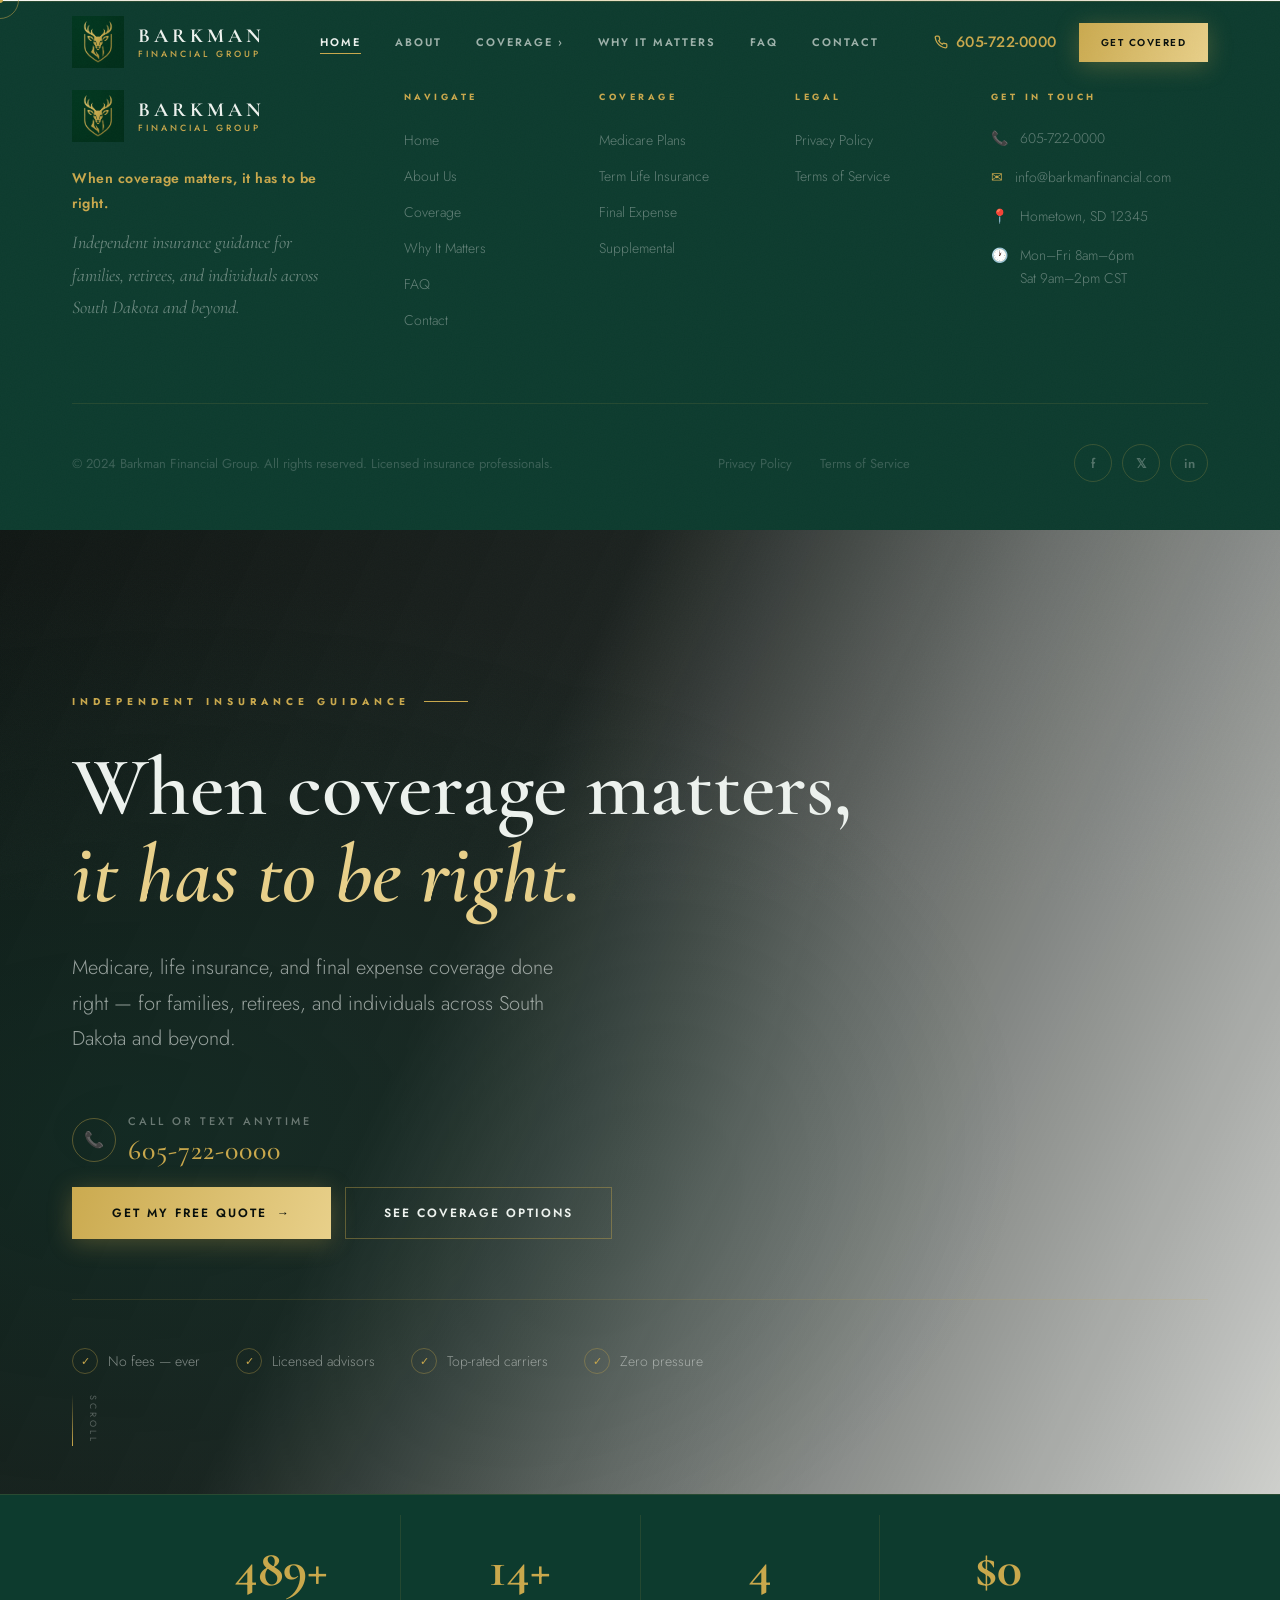
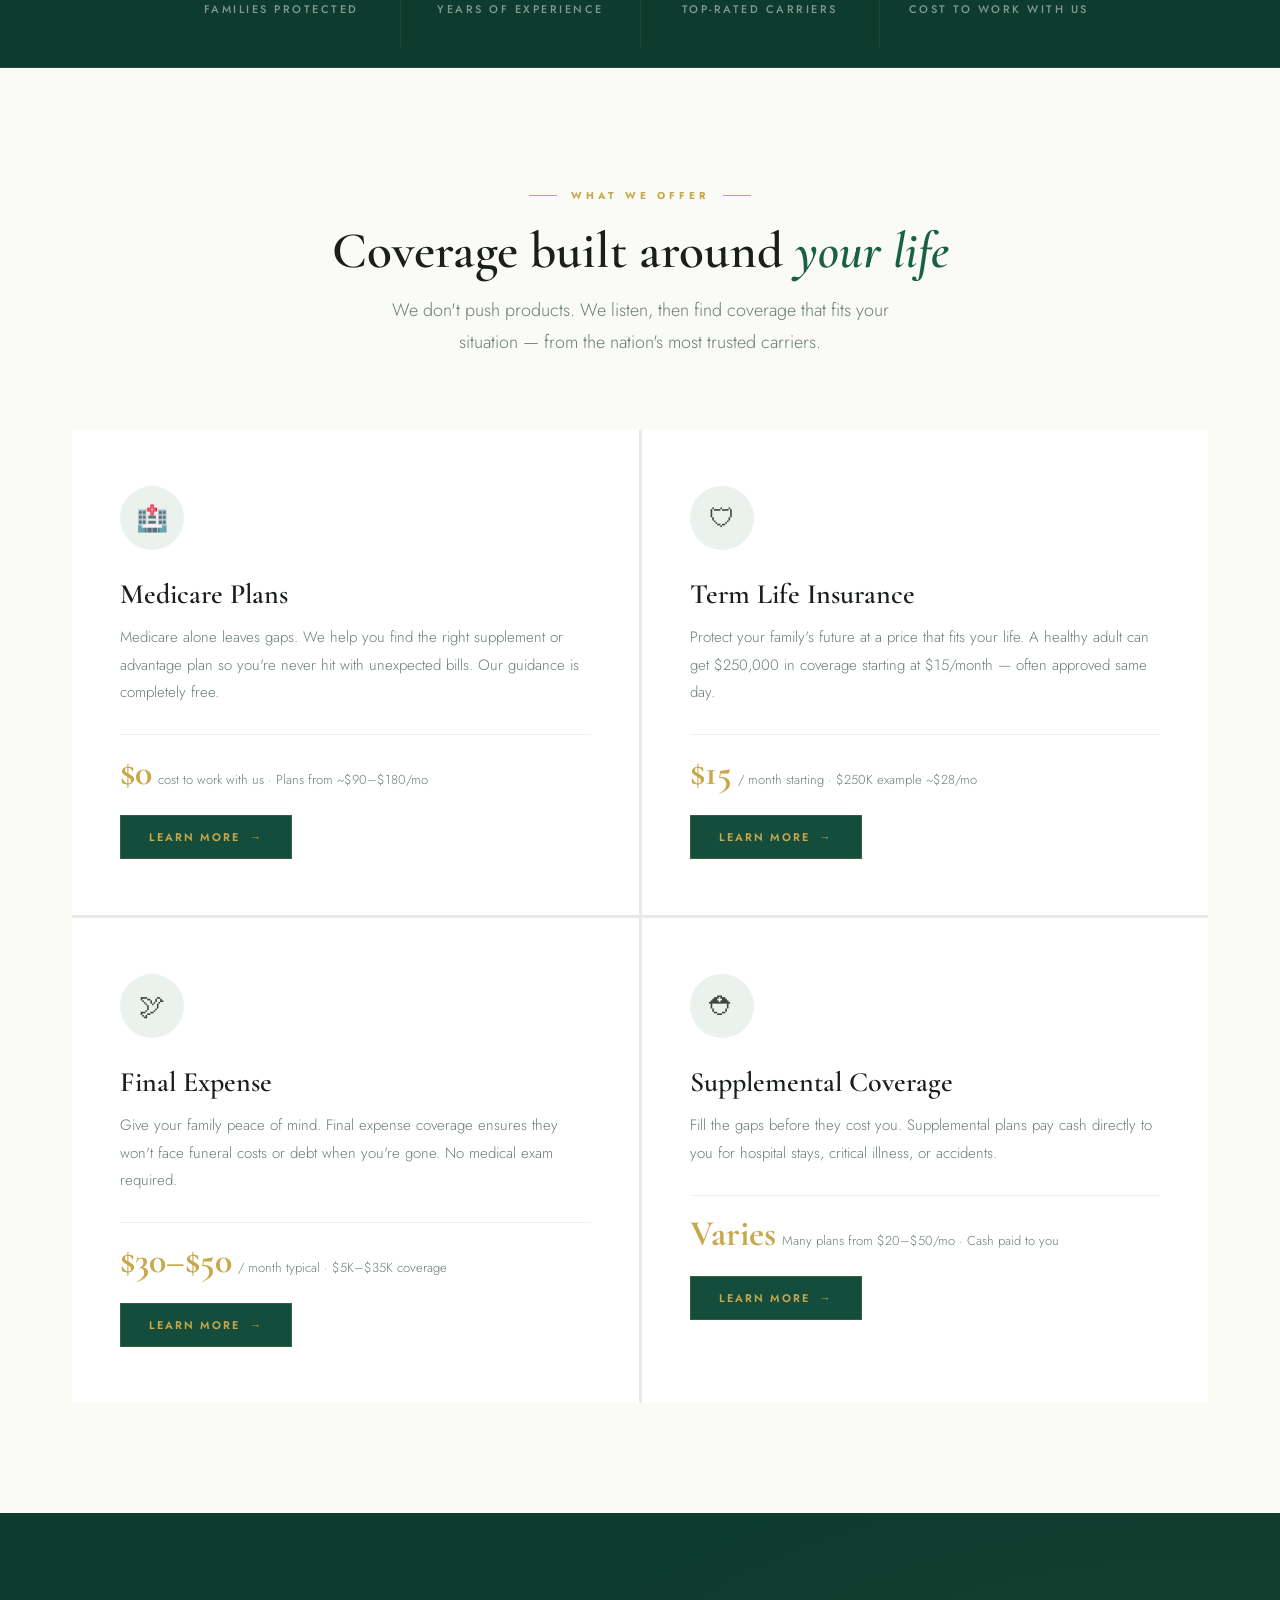
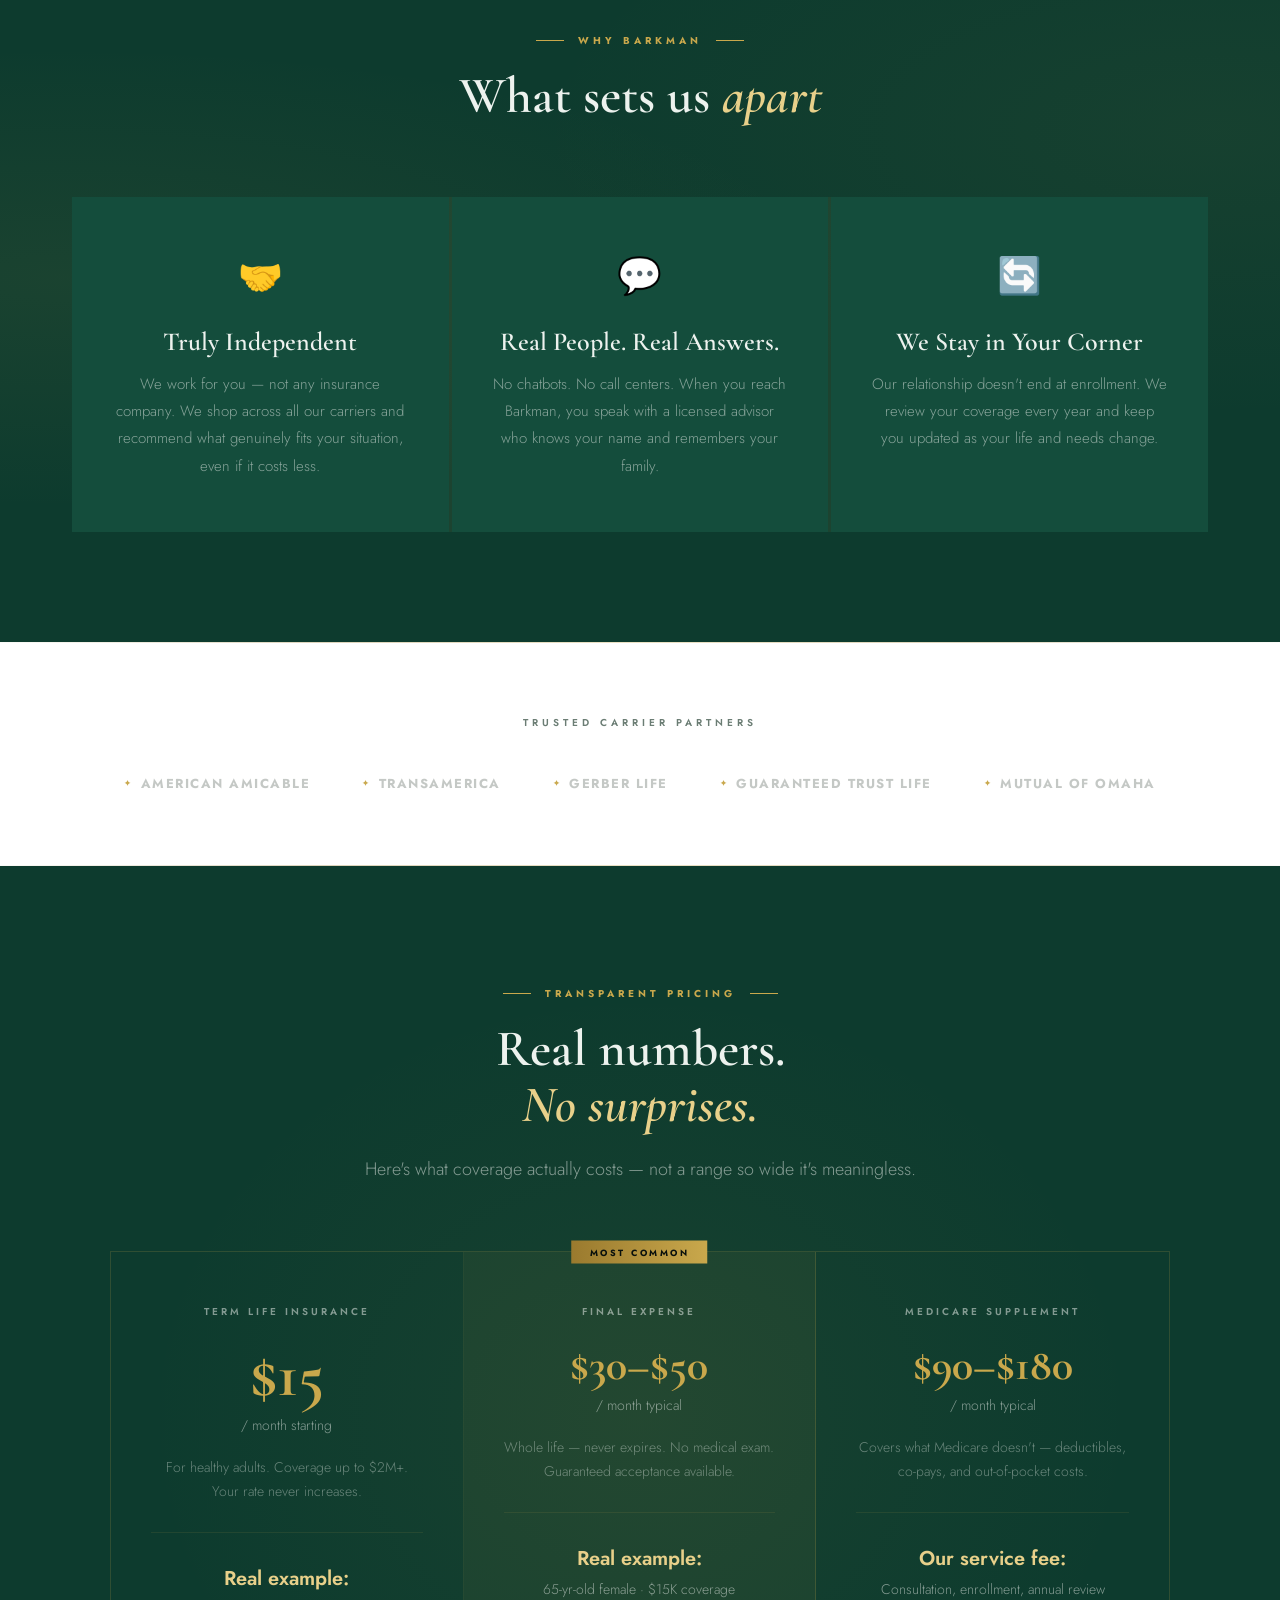
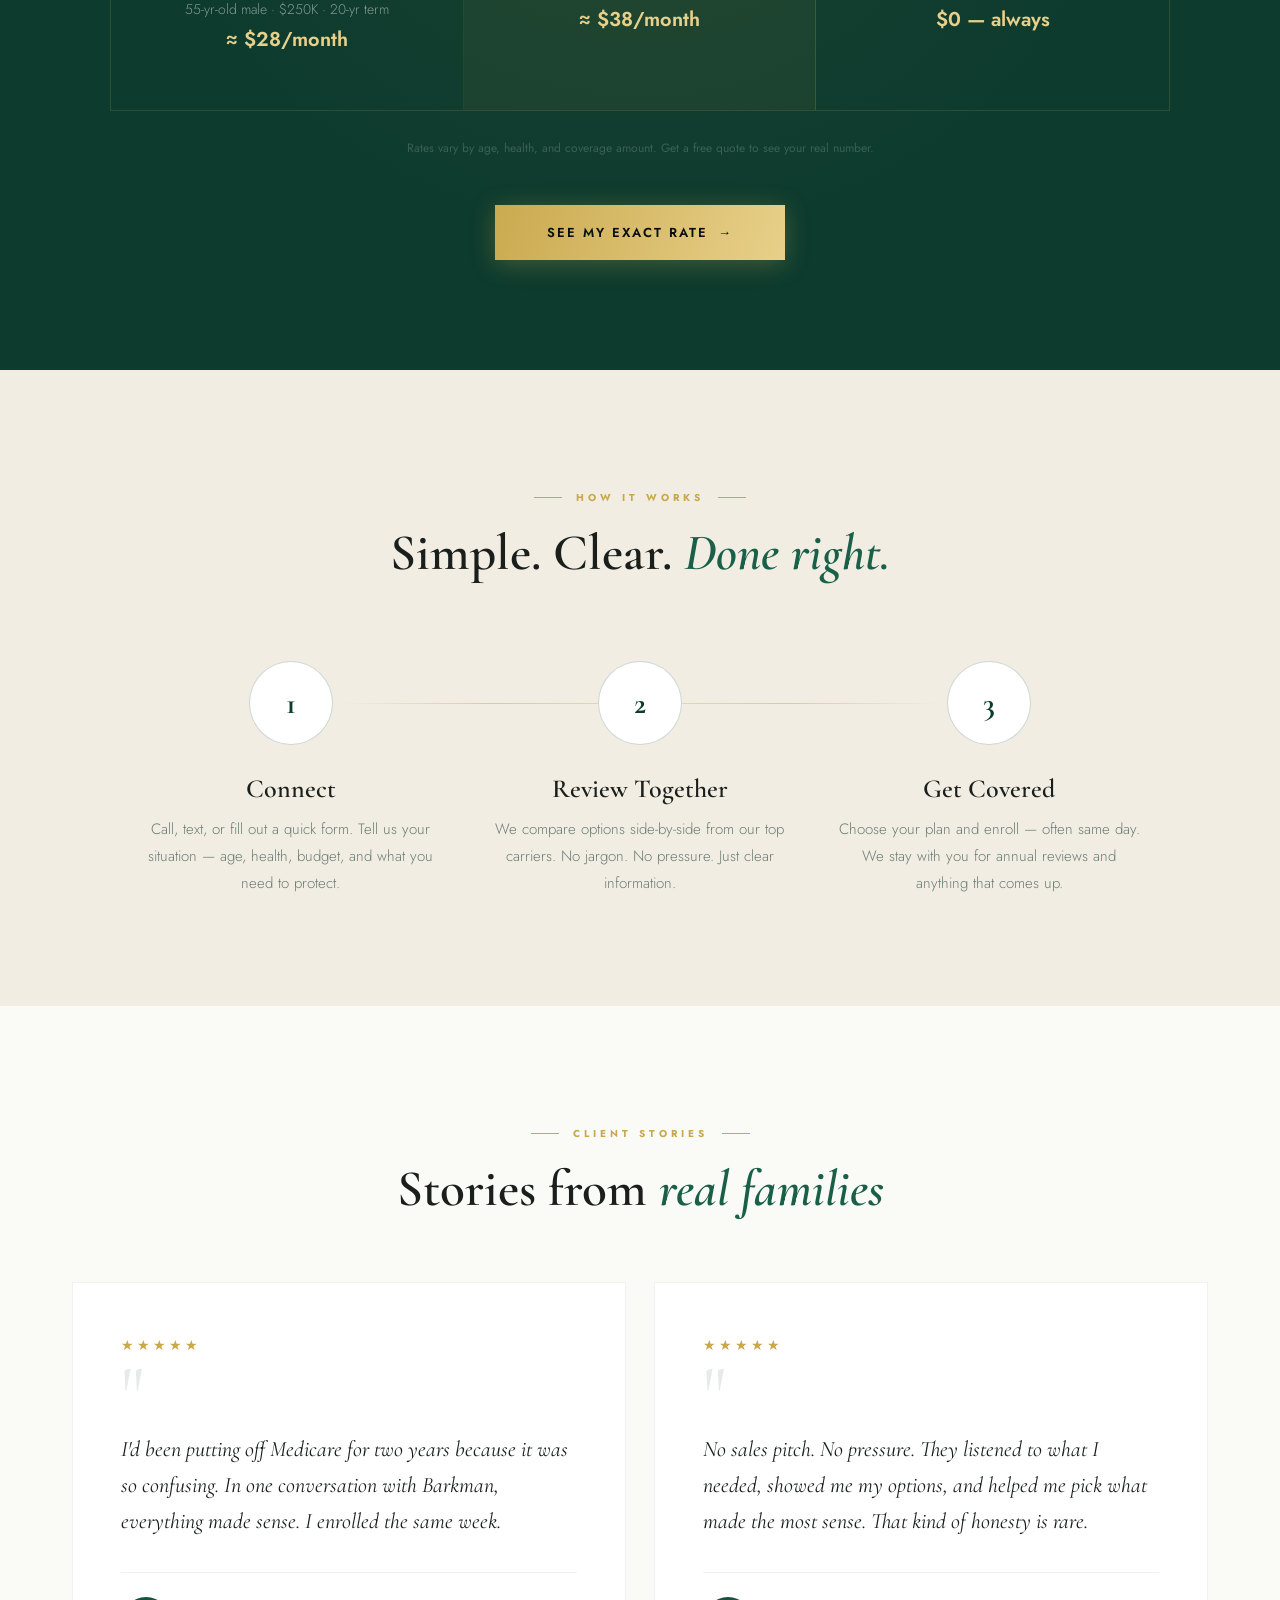
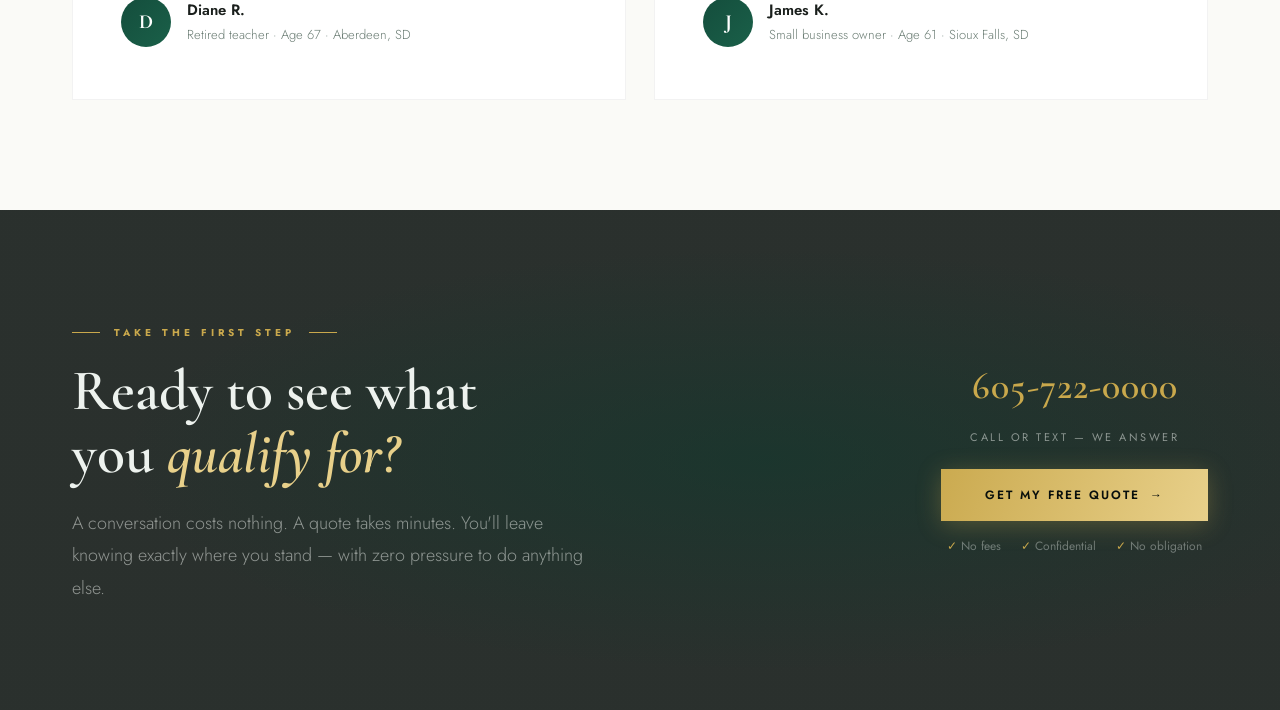
==== index.html @ 962a8e27 "Add files via upload" ====
<!DOCTYPE html>
<html lang="en" id="top">
<head>
<meta charset="UTF-8">
<meta name="viewport" content="width=device-width, initial-scale=1.0">
<title>Barkman Financial Group — When Coverage Matters, It Has to Be Right</title>
<meta name="description" content="Independent insurance guidance for families, retirees, and individuals. Medicare, life insurance, and final expense coverage — done right. Call 605-722-0000.">
<link rel="stylesheet" href="css/shared.css">
<link rel="stylesheet" href="css/home.css">
</head>
<body>
<script src="js/layout.js"></script>

<!-- HERO -->
<section class="hero">
  <div class="hero-bg"></div>
  <div class="hero-particles"></div>
  <div class="hero-content">
    <div class="hero-eyebrow">Independent Insurance Guidance</div>
    <h1 class="hero-title">When coverage matters,<br><em>it has to be right.</em></h1>
    <p class="hero-sub">Medicare, life insurance, and final expense coverage done right — for families, retirees, and individuals across South Dakota and beyond.</p>
    <div class="hero-cta">
      <div class="hero-phone-cta">
        <a href="tel:6057220000" class="hero-phone-link">
          <div class="phone-icon">📞</div>
          <div>
            <span class="hero-phone-label">Call or text anytime</span>
            605-722-0000
          </div>
        </a>
      </div>
      <div class="hero-btn-row">
        <a href="contact.html" class="btn btn-primary btn-arrow">Get My Free Quote <span>→</span></a>
        <a href="coverage.html" class="btn btn-ghost">See Coverage Options</a>
      </div>
    </div>
    <div class="hero-trust">
      <div class="trust-item"><div class="trust-check">✓</div>No fees — ever</div>
      <div class="trust-item"><div class="trust-check">✓</div>Licensed advisors</div>
      <div class="trust-item"><div class="trust-check">✓</div>Top-rated carriers</div>
      <div class="trust-item"><div class="trust-check">✓</div>Zero pressure</div>
    </div>
  </div>
  <div class="hero-scroll"><div class="scroll-track"></div><span>Scroll</span></div>
</section>

<!-- STATS -->
<div class="stats-ribbon">
  <div class="stats-inner">
    <div class="stat reveal"><span class="stat-num" data-count="500" data-suffix="+">500+</span><span class="stat-label">Families Protected</span></div>
    <div class="stat-div"></div>
    <div class="stat reveal d2"><span class="stat-num" data-count="15" data-suffix="+">15+</span><span class="stat-label">Years of Experience</span></div>
    <div class="stat-div"></div>
    <div class="stat reveal d3"><span class="stat-num" data-count="5">5</span><span class="stat-label">Top-Rated Carriers</span></div>
    <div class="stat-div"></div>
    <div class="stat reveal d4"><span class="stat-num" data-count="0" data-prefix="$">$0</span><span class="stat-label">Cost to Work With Us</span></div>
  </div>
</div>

<!-- COVERAGE CARDS -->
<section class="coverage-section">
  <div class="coverage-inner">
    <div class="coverage-header reveal">
      <div class="section-label">What We Offer</div>
      <h2 class="section-title">Coverage built around <em>your life</em></h2>
      <p>We don't push products. We listen, then find coverage that fits your situation — from the nation's most trusted carriers.</p>
    </div>
    <div class="coverage-cards">
      <div class="coverage-card tilt-card reveal">
        <div class="coverage-card-icon">🏥</div>
        <h3>Medicare Plans</h3>
        <p>Medicare alone leaves gaps. We help you find the right supplement or advantage plan so you're never hit with unexpected bills. Our guidance is completely free.</p>
        <div class="coverage-card-price">
          <span class="card-price-num">$0</span>
          <span class="card-price-label">cost to work with us · Plans from ~$90–$180/mo</span>
        </div>
        <a href="coverage.html#medicare" class="btn btn-forest btn-arrow" style="font-size:11px;padding:13px 28px;">Learn More <span>→</span></a>
      </div>
      <div class="coverage-card tilt-card reveal d2">
        <div class="coverage-card-icon">🛡</div>
        <h3>Term Life Insurance</h3>
        <p>Protect your family's future at a price that fits your life. A healthy adult can get $250,000 in coverage starting at $15/month — often approved same day.</p>
        <div class="coverage-card-price">
          <span class="card-price-num">$15</span>
          <span class="card-price-label">/ month starting · $250K example ~$28/mo</span>
        </div>
        <a href="coverage.html#life" class="btn btn-forest btn-arrow" style="font-size:11px;padding:13px 28px;">Learn More <span>→</span></a>
      </div>
      <div class="coverage-card tilt-card reveal d3">
        <div class="coverage-card-icon">🕊</div>
        <h3>Final Expense</h3>
        <p>Give your family peace of mind. Final expense coverage ensures they won't face funeral costs or debt when you're gone. No medical exam required.</p>
        <div class="coverage-card-price">
          <span class="card-price-num">$30–$50</span>
          <span class="card-price-label">/ month typical · $5K–$35K coverage</span>
        </div>
        <a href="coverage.html#final" class="btn btn-forest btn-arrow" style="font-size:11px;padding:13px 28px;">Learn More <span>→</span></a>
      </div>
      <div class="coverage-card tilt-card reveal d4">
        <div class="coverage-card-icon">⛑</div>
        <h3>Supplemental Coverage</h3>
        <p>Fill the gaps before they cost you. Supplemental plans pay cash directly to you for hospital stays, critical illness, or accidents.</p>
        <div class="coverage-card-price">
          <span class="card-price-num">Varies</span>
          <span class="card-price-label">Many plans from $20–$50/mo · Cash paid to you</span>
        </div>
        <a href="coverage.html#supplemental" class="btn btn-forest btn-arrow" style="font-size:11px;padding:13px 28px;">Learn More <span>→</span></a>
      </div>
    </div>
  </div>
</section>

<!-- WHY US -->
<section class="why-section">
  <div class="why-inner">
    <div class="why-header">
      <div class="section-label">Why Barkman</div>
      <h2 class="section-title light reveal">What sets us <em>apart</em></h2>
    </div>
    <div class="why-grid">
      <div class="why-card reveal">
        <span class="why-icon">🤝</span>
        <h3 class="why-title">Truly Independent</h3>
        <p class="why-body">We work for you — not any insurance company. We shop across all our carriers and recommend what genuinely fits your situation, even if it costs less.</p>
      </div>
      <div class="why-card reveal d2">
        <span class="why-icon">💬</span>
        <h3 class="why-title">Real People. Real Answers.</h3>
        <p class="why-body">No chatbots. No call centers. When you reach Barkman, you speak with a licensed advisor who knows your name and remembers your family.</p>
      </div>
      <div class="why-card reveal d3">
        <span class="why-icon">🔄</span>
        <h3 class="why-title">We Stay in Your Corner</h3>
        <p class="why-body">Our relationship doesn't end at enrollment. We review your coverage every year and keep you updated as your life and needs change.</p>
      </div>
    </div>
  </div>
</section>

<!-- CARRIERS -->
<div class="gold-divider"></div>
<section class="carriers-section">
  <div class="carriers-inner">
    <div class="carriers-label reveal">Trusted carrier partners</div>
    <div class="carriers-logos reveal d2">
      <div class="carrier-item"><span class="carrier-dot">✦</span>American Amicable</div>
      <div class="carrier-item"><span class="carrier-dot">✦</span>Transamerica</div>
      <div class="carrier-item"><span class="carrier-dot">✦</span>Gerber Life</div>
      <div class="carrier-item"><span class="carrier-dot">✦</span>Guaranteed Trust Life</div>
      <div class="carrier-item"><span class="carrier-dot">✦</span>Mutual of Omaha</div>
    </div>
  </div>
</section>
<div class="gold-divider"></div>

<!-- PRICING -->
<section class="pricing-section">
  <div class="pricing-inner">
    <div class="pricing-header">
      <div class="section-label">Transparent Pricing</div>
      <h2 class="section-title light reveal">Real numbers.<br><em>No surprises.</em></h2>
      <p class="section-body light reveal d2" style="margin:20px auto 0;text-align:center;">Here's what coverage actually costs — not a range so wide it's meaningless.</p>
    </div>
    <div class="pricing-grid reveal">
      <div class="price-col">
        <div class="price-lbl">Term Life Insurance</div>
        <div class="price-fig">$15</div>
        <div class="price-per">/ month starting</div>
        <div class="price-desc">For healthy adults. Coverage up to $2M+. Your rate never increases.</div>
        <div class="price-example"><strong>Real example:</strong><br>55-yr-old male · $250K · 20-yr term<br><strong>≈ $28/month</strong></div>
      </div>
      <div class="price-col featured">
        <div class="price-lbl">Final Expense</div>
        <div class="price-fig rng">$30–$50</div>
        <div class="price-per">/ month typical</div>
        <div class="price-desc">Whole life — never expires. No medical exam. Guaranteed acceptance available.</div>
        <div class="price-example"><strong>Real example:</strong><br>65-yr-old female · $15K coverage<br><strong>≈ $38/month</strong></div>
      </div>
      <div class="price-col">
        <div class="price-lbl">Medicare Supplement</div>
        <div class="price-fig rng">$90–$180</div>
        <div class="price-per">/ month typical</div>
        <div class="price-desc">Covers what Medicare doesn't — deductibles, co-pays, and out-of-pocket costs.</div>
        <div class="price-example"><strong>Our service fee:</strong><br>Consultation, enrollment, annual review<br><strong>$0 — always</strong></div>
      </div>
    </div>
    <p class="pricing-disc">Rates vary by age, health, and coverage amount. Get a free quote to see your real number.</p>
    <div class="pricing-cta reveal">
      <a href="contact.html" class="btn btn-primary btn-arrow" style="padding:18px 52px;font-size:13px;">See My Exact Rate <span>→</span></a>
    </div>
  </div>
</section>

<!-- PROCESS -->
<section class="process-section">
  <div class="process-inner">
    <div class="process-header">
      <div class="section-label reveal">How It Works</div>
      <h2 class="section-title reveal d2">Simple. Clear. <em>Done right.</em></h2>
    </div>
    <div class="process-steps">
      <div class="process-step reveal">
        <div class="step-ring"><span class="step-num">1</span></div>
        <h3 class="step-title">Connect</h3>
        <p class="step-body">Call, text, or fill out a quick form. Tell us your situation — age, health, budget, and what you need to protect.</p>
      </div>
      <div class="process-step reveal d3">
        <div class="step-ring"><span class="step-num">2</span></div>
        <h3 class="step-title">Review Together</h3>
        <p class="step-body">We compare options side-by-side from our top carriers. No jargon. No pressure. Just clear information.</p>
      </div>
      <div class="process-step reveal d5">
        <div class="step-ring"><span class="step-num">3</span></div>
        <h3 class="step-title">Get Covered</h3>
        <p class="step-body">Choose your plan and enroll — often same day. We stay with you for annual reviews and anything that comes up.</p>
      </div>
    </div>
  </div>
</section>

<!-- TESTIMONIALS -->
<section class="testimonials-section">
  <div class="testimonials-inner">
    <div class="testimonials-header">
      <div class="section-label reveal">Client Stories</div>
      <h2 class="section-title reveal d2">Stories from <em>real families</em></h2>
    </div>
    <div class="testimonials-grid">
      <div class="testimonial-card tilt-card reveal">
        <span class="t-stars">★★★★★</span>
        <span class="t-quote">"</span>
        <p class="t-text">I'd been putting off Medicare for two years because it was so confusing. In one conversation with Barkman, everything made sense. I enrolled the same week.</p>
        <div class="t-author">
          <div class="t-avatar">D</div>
          <div><span class="t-name">Diane R.</span><span class="t-detail">Retired teacher · Age 67 · Aberdeen, SD</span></div>
        </div>
      </div>
      <div class="testimonial-card tilt-card reveal d3">
        <span class="t-stars">★★★★★</span>
        <span class="t-quote">"</span>
        <p class="t-text">No sales pitch. No pressure. They listened to what I needed, showed me my options, and helped me pick what made the most sense. That kind of honesty is rare.</p>
        <div class="t-author">
          <div class="t-avatar">J</div>
          <div><span class="t-name">James K.</span><span class="t-detail">Small business owner · Age 61 · Sioux Falls, SD</span></div>
        </div>
      </div>
    </div>
  </div>
</section>

<!-- CTA -->
<section class="cta-section">
  <div class="cta-bg"></div>
  <div class="cta-inner">
    <div class="cta-left reveal left">
      <div class="section-label">Take the First Step</div>
      <h2>Ready to see what<br>you <em>qualify for?</em></h2>
      <p>A conversation costs nothing. A quote takes minutes. You'll leave knowing exactly where you stand — with zero pressure to do anything else.</p>
    </div>
    <div class="cta-right reveal right">
      <a href="tel:6057220000" class="cta-phone-big">605-722-0000</a>
      <span class="cta-phone-note">Call or text — we answer</span>
      <a href="contact.html" class="btn btn-primary btn-arrow" style="padding:17px 44px;font-size:12px;">Get My Free Quote <span>→</span></a>
      <div class="cta-badges">
        <span class="cta-badge">No fees</span>
        <span class="cta-badge">Confidential</span>
        <span class="cta-badge">No obligation</span>
      </div>
    </div>
  </div>
</section>

<script src="js/shared.js"></script>
</body>
</html>
---- css/shared.css ----
/* ═══════════════════════════════════════════════════
   BARKMAN FINANCIAL GROUP — v3
   Forest Green × Gold. Warm. Trustworthy. Premium.
═══════════════════════════════════════════════════ */

@import url('https://fonts.googleapis.com/css2?family=Cormorant+Garamond:ital,wght@0,400;0,600;0,700;1,400;1,600&family=Jost:wght@300;400;500;600&display=swap');

*, *::before, *::after { box-sizing: border-box; margin: 0; padding: 0; }

:root {
  /* Brand Colors */
  --forest:      #0D3B2E;
  --forest-mid:  #144D3C;
  --forest-lt:   #1A6049;
  --forest-pale: #EBF2EE;
  --gold:        #C9A84C;
  --gold-lt:     #E8D08A;
  --gold-dk:     #9A7A2E;

  /* Neutrals */
  --obsidian:    #080F0C;
  --warm-white:  #FAFAF7;
  --cream:       #F2EDE3;
  --cream2:      #E8E0D0;
  --text-dark:   #1A1F1C;
  --text-body:   #3A4840;
  --text-muted:  #6B7D74;
  --text-light:  #EDF2EE;
  --text-dim:    rgba(237,242,238,0.52);

  --nav-h: 84px;
  --ease:        cubic-bezier(0.25, 0.46, 0.45, 0.94);
  --ease-out:    cubic-bezier(0.16, 1, 0.3, 1);
  --ease-spring: cubic-bezier(0.34, 1.56, 0.64, 1);

  /* Spacing */
  --section-pad: 110px;
  --page-pad: 72px;
}

html { scroll-behavior: smooth; font-size: 17px; }

body {
  font-family: 'Jost', sans-serif;
  background: var(--warm-white);
  color: var(--text-body);
  overflow-x: hidden;
  -webkit-font-smoothing: antialiased;
  cursor: none;
}

/* ── SCROLL PROGRESS ── */
#scroll-progress {
  position: fixed; top: 0; left: 0; z-index: 10001;
  height: 3px; width: 0%;
  background: linear-gradient(90deg, var(--gold-dk), var(--gold), var(--gold-lt));
  pointer-events: none;
}

/* ── CURSOR ── */
.cursor-dot, .cursor-ring {
  position: fixed; border-radius: 50%;
  pointer-events: none; z-index: 10000;
  transform: translate(-50%, -50%);
}
.cursor-dot {
  width: 6px; height: 6px;
  background: var(--gold);
  transition: opacity .3s;
}
.cursor-ring {
  width: 38px; height: 38px;
  border: 1.5px solid rgba(201,168,76,0.5);
  transition: width .3s var(--ease-out), height .3s var(--ease-out),
              border-color .3s, background .3s;
}
.cursor-ring.hovering {
  width: 60px; height: 60px;
  border-color: var(--gold);
  background: rgba(201,168,76,0.07);
}
.cursor-ring.clicking { width: 24px; height: 24px; }

/* ── GRAIN ── */
body::after {
  content: '';
  position: fixed; inset: 0; z-index: 9998;
  background-image: url("data:image/svg+xml,%3Csvg xmlns='http://www.w3.org/2000/svg' width='250' height='250'%3E%3Cfilter id='n'%3E%3CfeTurbulence type='fractalNoise' baseFrequency='0.78' numOctaves='4' stitchTiles='stitch'/%3E%3C/filter%3E%3Crect width='250' height='250' filter='url(%23n)' opacity='0.025'/%3E%3C/svg%3E");
  pointer-events: none;
}

/* ══════════════════════════
   NAVIGATION
══════════════════════════ */
#nav {
  position: fixed; top: 0; width: 100%;
  height: var(--nav-h); z-index: 1000;
}
#nav::before {
  content: '';
  position: absolute; inset: 0; z-index: -1;
  background: transparent;
  border-bottom: 1px solid transparent;
  transition: background .5s var(--ease), backdrop-filter .5s, border-color .5s, box-shadow .5s;
  backdrop-filter: blur(0px);
}
#nav.scrolled::before {
  background: rgba(13,59,46,0.96);
  backdrop-filter: blur(24px) saturate(160%);
  border-bottom-color: rgba(201,168,76,0.18);
  box-shadow: 0 4px 40px rgba(0,0,0,0.3);
}

.nav-inner {
  max-width: 1400px; margin: 0 auto;
  height: 100%; padding: 0 var(--page-pad);
  display: flex; align-items: center; justify-content: space-between;
}

/* Logo */
.nav-logo {
  display: flex; align-items: center; gap: 14px;
  text-decoration: none;
}
.logo-img-wrap {
  width: 52px; height: 52px; flex-shrink: 0;
  transition: transform .6s var(--ease-spring);
}
.nav-logo:hover .logo-img-wrap { transform: scale(1.08) rotate(3deg); }
.logo-img-wrap img { width: 100%; height: 100%; object-fit: contain; display: block; }

.logo-wordmark { line-height: 1.1; }
.logo-name {
  display: block;
  font-family: 'Cormorant Garamond', serif;
  font-size: 20px; font-weight: 700;
  letter-spacing: 4px; text-transform: uppercase;
  color: var(--text-light);
}
.logo-sub {
  display: block;
  font-size: 9px; letter-spacing: 3px; text-transform: uppercase;
  color: var(--gold); font-weight: 500; margin-top: 2px;
}

/* Nav links */
.nav-links { display: flex; align-items: center; gap: 4px; list-style: none; }
.nav-links > li { position: relative; }

.nav-link-btn {
  display: flex; align-items: center; gap: 5px;
  padding: 9px 15px;
  background: none; border: none; cursor: none;
  font-family: 'Jost', sans-serif;
  font-size: 11px; letter-spacing: 2px; text-transform: uppercase;
  font-weight: 600; color: rgba(237,242,238,0.65);
  text-decoration: none; transition: color .25s; position: relative;
}
.nav-link-btn::after {
  content: '';
  position: absolute; bottom: 5px; left: 15px; right: 15px;
  height: 1px; background: var(--gold);
  transform: scaleX(0); transform-origin: left;
  transition: transform .35s var(--ease-out);
}
.nav-link-btn:hover, .nav-link-btn.active { color: var(--text-light); }
.nav-link-btn:hover::after, .nav-link-btn.active::after { transform: scaleX(1); }
.nav-chevron { font-size: 11px; transition: transform .3s; }

/* Dropdown — JS click-controlled, bug-free */
.nav-dropdown {
  position: absolute; top: calc(100% + 8px); left: 50%;
  transform: translateX(-50%) translateY(10px);
  background: rgba(13,59,46,0.98);
  border: 1px solid rgba(201,168,76,0.2);
  border-top: 2px solid var(--gold);
  list-style: none; min-width: 240px; padding: 10px 0;
  opacity: 0; visibility: hidden; pointer-events: none;
  transition: opacity .28s var(--ease), transform .28s var(--ease), visibility 0s linear .28s;
  box-shadow: 0 24px 64px rgba(0,0,0,0.5);
  z-index: 200;
}
.nav-dropdown.open {
  opacity: 1; visibility: visible; pointer-events: all;
  transform: translateX(-50%) translateY(0);
  transition: opacity .28s var(--ease), transform .28s var(--ease);
}
.nav-dropdown li a {
  display: block; padding: 13px 28px;
  font-size: 11px; letter-spacing: 1.5px; text-transform: uppercase;
  font-weight: 500; color: rgba(237,242,238,0.55);
  text-decoration: none;
  transition: color .2s, padding-left .25s var(--ease-out), background .2s;
}
.nav-dropdown li a:hover { color: var(--gold); padding-left: 36px; background: rgba(201,168,76,0.06); }

/* Nav right */
.nav-right { display: flex; align-items: center; gap: 22px; }
.nav-phone {
  color: var(--gold); font-size: 15px; font-weight: 500;
  letter-spacing: 0.5px; text-decoration: none;
  display: flex; align-items: center; gap: 8px;
  transition: color .2s, transform .2s;
}
.nav-phone:hover { color: var(--gold-lt); transform: translateY(-1px); }

/* Hamburger */
.nav-hamburger {
  display: none; flex-direction: column;
  gap: 5.5px; padding: 6px;
  background: none; border: none; cursor: none; z-index: 1001;
}
.nav-hamburger span {
  display: block; height: 1.5px; background: var(--gold);
  transition: all .4s var(--ease-out); transform-origin: center;
}
.nav-hamburger span:nth-child(1) { width: 26px; }
.nav-hamburger span:nth-child(2) { width: 18px; margin-left: 8px; }
.nav-hamburger span:nth-child(3) { width: 26px; }
.nav-hamburger.open span:nth-child(1) { transform: rotate(45deg) translateY(5px); width: 26px; }
.nav-hamburger.open span:nth-child(2) { opacity: 0; transform: scaleX(0); }
.nav-hamburger.open span:nth-child(3) { transform: rotate(-45deg) translateY(-5px); }

/* Mobile nav */
.mobile-nav-overlay {
  position: fixed; inset: 0; z-index: 990;
  background: var(--forest);
  display: flex; flex-direction: column;
  align-items: center; justify-content: center; gap: 8px;
  opacity: 0; visibility: hidden; pointer-events: none;
  transition: opacity .5s var(--ease), visibility .5s;
}
.mobile-nav-overlay.open { opacity: 1; visibility: visible; pointer-events: all; }
.mobile-nav-link {
  font-family: 'Cormorant Garamond', serif;
  font-size: clamp(30px, 6vw, 54px); font-weight: 600;
  color: rgba(237,242,238,0.4); text-decoration: none;
  letter-spacing: 2px; opacity: 0; transform: translateY(18px);
  transition: color .25s, transform .25s, opacity .4s;
}
.mobile-nav-overlay.open .mobile-nav-link { opacity: 1; transform: translateY(0); }
.mobile-nav-overlay.open .mobile-nav-link:nth-child(1){transition-delay:.08s}
.mobile-nav-overlay.open .mobile-nav-link:nth-child(2){transition-delay:.14s}
.mobile-nav-overlay.open .mobile-nav-link:nth-child(3){transition-delay:.2s}
.mobile-nav-overlay.open .mobile-nav-link:nth-child(4){transition-delay:.26s}
.mobile-nav-overlay.open .mobile-nav-link:nth-child(5){transition-delay:.32s}
.mobile-nav-overlay.open .mobile-nav-link:nth-child(6){transition-delay:.38s}
.mobile-nav-link:hover { color: var(--gold); transform: translateX(8px); }
.mobile-nav-phone {
  margin-top: 36px; color: var(--gold);
  font-size: 20px; text-decoration: none; font-weight: 500; letter-spacing: 1px;
  opacity: 0; transform: translateY(14px);
  transition: opacity .3s .44s, transform .3s .44s;
}
.mobile-nav-overlay.open .mobile-nav-phone { opacity: 1; transform: translateY(0); }

/* ══════════════════════════
   BUTTONS
══════════════════════════ */
.btn {
  display: inline-flex; align-items: center; gap: 10px;
  text-decoration: none; border: none; cursor: none;
  font-family: 'Jost', sans-serif; font-weight: 600;
  letter-spacing: 2px; text-transform: uppercase;
  transition: all .35s var(--ease-out);
  position: relative; overflow: hidden;
}
.btn::before {
  content: '';
  position: absolute; inset: 0;
  background: linear-gradient(105deg, transparent 35%, rgba(255,255,255,0.15) 50%, transparent 65%);
  transform: translateX(-120%);
  transition: transform .6s var(--ease);
}
.btn:hover::before { transform: translateX(120%); }

.btn-primary {
  background: linear-gradient(110deg, var(--gold-dk), var(--gold) 50%, var(--gold-lt));
  background-size: 220% 100%; background-position: 100%;
  color: var(--obsidian); padding: 17px 40px; font-size: 12px;
  box-shadow: 0 4px 24px rgba(201,168,76,0.3);
}
.btn-primary:hover {
  background-position: 0%;
  transform: translateY(-3px);
  box-shadow: 0 16px 48px rgba(201,168,76,0.45);
}

.btn-ghost {
  background: transparent;
  border: 1.5px solid rgba(201,168,76,0.4);
  color: var(--text-light);
  padding: 16px 38px; font-size: 12px;
}
.btn-ghost:hover {
  border-color: var(--gold);
  background: rgba(201,168,76,0.08);
  transform: translateY(-3px); color: var(--gold-lt);
}

.btn-forest {
  background: var(--forest-mid);
  border: 1.5px solid rgba(201,168,76,0.2);
  color: var(--gold); padding: 16px 38px; font-size: 12px;
}
.btn-forest:hover {
  border-color: var(--gold); background: var(--forest-lt);
  transform: translateY(-3px);
  box-shadow: 0 12px 36px rgba(0,0,0,0.3);
}

.btn-arrow span { display: inline-block; transition: transform .35s var(--ease-out); }
.btn-arrow:hover span { transform: translateX(5px); }

/* ══════════════════════════
   SECTION UTILITIES
══════════════════════════ */
.section-label {
  display: inline-flex; align-items: center; gap: 14px;
  font-size: 10px; letter-spacing: 4px; text-transform: uppercase;
  font-weight: 700; color: var(--gold); margin-bottom: 20px;
}
.section-label::before, .section-label::after {
  content: ''; flex-shrink: 0; width: 28px; height: 1px; background: currentColor;
}

.section-title {
  font-family: 'Cormorant Garamond', serif;
  font-size: clamp(38px, 4vw, 62px);
  font-weight: 600; line-height: 1.1; color: var(--text-dark);
}
.section-title.light { color: var(--text-light); }
.section-title em { font-style: italic; color: var(--forest-lt); }
.section-title.light em { color: var(--gold-lt); }

.section-body {
  font-size: 18px; line-height: 1.85;
  color: var(--text-muted); font-weight: 300; max-width: 580px;
}
.section-body.light { color: var(--text-dim); }

.gold-rule { width: 60px; height: 2px; background: linear-gradient(90deg, var(--gold-dk), var(--gold)); margin: 24px 0; }

/* ══════════════════════════
   REVEAL ANIMATIONS
══════════════════════════ */
.reveal {
  opacity: 0; transform: translateY(28px);
  transition: opacity 1s var(--ease-out), transform 1s var(--ease-out);
}
.reveal.left  { transform: translateX(-24px); }
.reveal.right { transform: translateX(24px); }
.reveal.scale { transform: scale(0.96) translateY(0); }
.reveal.visible { opacity: 1; transform: translate(0) scale(1); }
.d1{transition-delay:.1s} .d2{transition-delay:.2s} .d3{transition-delay:.3s}
.d4{transition-delay:.4s} .d5{transition-delay:.52s} .d6{transition-delay:.66s}

/* ══════════════════════════
   FOOTER
══════════════════════════ */
footer {
  background: var(--forest);
  border-top: 1px solid rgba(201,168,76,0.15);
  padding: 88px var(--page-pad) 48px;
}
.footer-inner { max-width: 1400px; margin: 0 auto; }

.footer-top {
  display: grid;
  grid-template-columns: 2fr 1fr 1fr 1fr 1.6fr;
  gap: 60px; padding-bottom: 60px;
  border-bottom: 1px solid rgba(201,168,76,0.12);
  margin-bottom: 40px;
}

.footer-brand .nav-logo { margin-bottom: 24px; display: inline-flex; }
.footer-tagline {
  font-family: 'Cormorant Garamond', serif;
  font-size: 18px; font-style: italic;
  color: rgba(237,242,238,0.42); line-height: 1.8; max-width: 300px;
}
.footer-tagline strong {
  font-style: normal; color: var(--gold);
  font-size: 14px; display: block; margin-bottom: 10px;
  letter-spacing: 0.5px; font-family: 'Jost', sans-serif; font-weight: 600;
}

.footer-col h4 {
  font-size: 9px; letter-spacing: 3.5px; text-transform: uppercase;
  color: var(--gold); font-weight: 700; margin-bottom: 24px;
}
.footer-col ul { list-style: none; }
.footer-col li { margin-bottom: 12px; }
.footer-col a {
  text-decoration: none; color: rgba(237,242,238,0.38);
  font-size: 14px; font-weight: 300;
  transition: color .2s, padding-left .25s var(--ease-out);
}
.footer-col a:hover { color: var(--gold-lt); padding-left: 5px; }

.footer-contact-item { display: flex; gap: 12px; align-items: flex-start; margin-bottom: 16px; }
.footer-contact-icon { color: var(--gold); flex-shrink: 0; font-size: 14px; margin-top: 1px; }
.footer-contact-text { color: rgba(237,242,238,0.38); font-size: 14px; font-weight: 300; line-height: 1.65; }
.footer-contact-text a { color: inherit; text-decoration: none; transition: color .2s; }
.footer-contact-text a:hover { color: var(--gold-lt); }

.footer-bottom {
  display: flex; align-items: center;
  justify-content: space-between; flex-wrap: wrap; gap: 20px;
}
.footer-copy { color: rgba(237,242,238,0.2); font-size: 13px; }
.footer-legal { display: flex; gap: 28px; }
.footer-legal a { color: rgba(237,242,238,0.2); font-size: 13px; text-decoration: none; transition: color .2s; }
.footer-legal a:hover { color: var(--gold); }
.footer-social { display: flex; gap: 10px; }
.social-btn {
  width: 38px; height: 38px;
  border: 1px solid rgba(201,168,76,0.22);
  border-radius: 50%;
  display: flex; align-items: center; justify-content: center;
  color: rgba(237,242,238,0.3); font-size: 13px; font-weight: 600;
  text-decoration: none; transition: all .3s var(--ease-spring);
}
.social-btn:hover {
  border-color: var(--gold); color: var(--gold);
  background: rgba(201,168,76,0.1);
  transform: translateY(-3px) scale(1.1);
}

.gold-divider {
  height: 1px;
  background: linear-gradient(90deg, transparent, var(--gold-dk), var(--gold), var(--gold-dk), transparent);
  opacity: 0.3;
}

/* Back to top */
#back-to-top {
  position: fixed; bottom: 36px; right: 36px; z-index: 500;
  width: 50px; height: 50px;
  background: var(--forest);
  border: 1.5px solid rgba(201,168,76,0.3);
  border-radius: 50%;
  display: flex; align-items: center; justify-content: center;
  color: var(--gold); font-size: 20px;
  cursor: none; text-decoration: none;
  opacity: 0; transform: translateY(20px);
  transition: opacity .4s, transform .4s var(--ease-out), border-color .3s, background .3s;
  pointer-events: none;
  box-shadow: 0 4px 20px rgba(0,0,0,0.3);
}
#back-to-top.visible { opacity: 1; transform: translateY(0); pointer-events: all; }
#back-to-top:hover { border-color: var(--gold); background: var(--forest-mid); transform: translateY(-4px); }

/* ══════════════════════════
   RESPONSIVE
══════════════════════════ */
@media (max-width: 1100px) {
  :root { --page-pad: 40px; }
  .footer-top { grid-template-columns: 1fr 1fr 1fr; gap: 40px; }
  .footer-brand { grid-column: 1 / -1; }
}
@media (max-width: 860px) {
  .nav-links, .nav-phone { display: none; }
  .nav-hamburger { display: flex; }
  body { cursor: auto; }
  .cursor-dot, .cursor-ring { display: none; }
}
@media (max-width: 600px) {
  :root { --page-pad: 24px; --section-pad: 72px; }
  .footer-top { grid-template-columns: 1fr 1fr; gap: 36px; }
  .footer-bottom { flex-direction: column; align-items: flex-start; }
}
---- css/home.css ----
/* ═══════════════════════════════
   HOME PAGE — Forest Green v3
   Warm. Simple. Premium.
═══════════════════════════════ */

/* ── HERO ── */
.hero {
  position: relative; min-height: 100vh;
  display: flex; align-items: center; overflow: hidden;
}
.hero-bg {
  position: absolute; inset: -12% 0;
  will-change: transform;
  background:
    linear-gradient(115deg,
      rgba(8,15,12,0.97) 0%,
      rgba(8,15,12,0.92) 38%,
      rgba(8,15,12,0.6)  60%,
      rgba(8,15,12,0.15) 100%
    ),
    url('https://images.unsplash.com/photo-1573497019940-1c28c88b4f3e?w=1800&q=85&fit=crop&crop=faces,top') center/cover no-repeat;
}
.hero-bg::after {
  content: '';
  position: absolute; inset: 0;
  background: radial-gradient(ellipse at 10% 60%, rgba(13,59,46,0.4) 0%, transparent 55%);
}

/* Particles */
.hero-particles { position: absolute; inset: 0; pointer-events: none; overflow: hidden; }
.particle {
  position: absolute; border-radius: 50%; background: var(--gold); opacity: 0;
  animation: particleDrift linear infinite;
}
@keyframes particleDrift {
  0%   { opacity: 0; transform: translateY(0) scale(0); }
  8%   { opacity: 0.4; transform: translateY(-15px) scale(1); }
  90%  { opacity: 0.15; }
  100% { opacity: 0; transform: translateY(-130px) scale(0.5); }
}

.hero-content {
  position: relative; z-index: 2;
  max-width: 1400px; margin: 0 auto; width: 100%;
  padding: calc(var(--nav-h) + 80px) var(--page-pad) 120px;
}

.hero-eyebrow {
  display: flex; align-items: center; gap: 14px;
  font-size: 10px; letter-spacing: 5px; text-transform: uppercase;
  font-weight: 700; color: var(--gold); margin-bottom: 36px;
  animation: hFade .9s var(--ease-out) both;
}
.hero-eyebrow::after { content: ''; flex: 0 0 44px; height: 1px; background: var(--gold); }

.hero-title {
  font-family: 'Cormorant Garamond', serif;
  font-size: clamp(52px, 6.5vw, 96px);
  font-weight: 600; line-height: 1.04; color: var(--text-light);
  max-width: 780px;
  animation: hFade .95s .1s var(--ease-out) both;
}
.hero-title em { font-style: italic; color: var(--gold-lt); display: block; }

.hero-sub {
  font-size: 20px; line-height: 1.78;
  color: rgba(237,242,238,0.6); font-weight: 300;
  max-width: 520px; margin-top: 32px;
  animation: hFade .95s .22s var(--ease-out) both;
}

/* Hero CTA — simplified: phone + button */
.hero-cta {
  margin-top: 56px;
  animation: hFade .95s .34s var(--ease-out) both;
}
.hero-phone-cta {
  display: flex; align-items: center; gap: 16px;
  margin-bottom: 20px;
}
.hero-phone-link {
  display: flex; align-items: center; gap: 12px;
  font-size: 28px; font-weight: 500; color: var(--gold);
  text-decoration: none; letter-spacing: 1px;
  font-family: 'Cormorant Garamond', serif;
  transition: color .2s, transform .2s;
}
.hero-phone-link:hover { color: var(--gold-lt); transform: translateX(3px); }
.phone-icon {
  width: 44px; height: 44px;
  border: 1.5px solid rgba(201,168,76,0.4);
  border-radius: 50%;
  display: flex; align-items: center; justify-content: center;
  font-size: 16px; flex-shrink: 0;
  transition: background .3s, border-color .3s;
}
.hero-phone-link:hover .phone-icon {
  background: rgba(201,168,76,0.12); border-color: var(--gold);
}
.hero-phone-label {
  font-size: 11px; letter-spacing: 3px; text-transform: uppercase;
  color: rgba(237,242,238,0.4); font-family: 'Jost', sans-serif;
  font-weight: 500; display: block; margin-bottom: 4px;
}

.hero-btn-row { display: flex; gap: 14px; flex-wrap: wrap; }

.hero-trust {
  display: flex; gap: 36px; flex-wrap: wrap;
  margin-top: 60px; padding-top: 48px;
  border-top: 1px solid rgba(201,168,76,0.14);
  animation: hFade .95s .48s var(--ease-out) both;
}
.trust-item {
  display: flex; align-items: center; gap: 10px;
  color: rgba(237,242,238,0.5); font-size: 14px; font-weight: 300;
}
.trust-check {
  width: 26px; height: 26px; flex-shrink: 0;
  border: 1px solid rgba(201,168,76,0.35); border-radius: 50%;
  display: flex; align-items: center; justify-content: center;
  font-size: 11px; color: var(--gold);
}

.hero-scroll {
  position: absolute; bottom: 48px; left: var(--page-pad);
  display: flex; align-items: center; gap: 14px; cursor: none;
  animation: hFade .95s .6s var(--ease-out) both;
}
.scroll-track {
  width: 1px; height: 52px;
  background: linear-gradient(to bottom, transparent, var(--gold));
  position: relative; overflow: hidden;
}
.scroll-track::after {
  content: ''; position: absolute; inset: 0; background: var(--gold);
  animation: sPulse 2.4s ease-in-out infinite;
  transform: translateY(-100%);
}
@keyframes sPulse {
  0%   { transform: translateY(-100%); }
  50%  { transform: translateY(0); }
  100% { transform: translateY(100%); opacity: 0; }
}
.hero-scroll span {
  font-size: 9px; letter-spacing: 3px; text-transform: uppercase;
  color: rgba(237,242,238,0.3); writing-mode: vertical-rl;
}

@keyframes hFade {
  from { opacity: 0; transform: translateY(20px); }
  to   { opacity: 1; transform: translateY(0); }
}

/* ── STATS RIBBON ── */
.stats-ribbon {
  background: var(--forest);
  border-top: 1px solid rgba(201,168,76,0.15);
  border-bottom: 1px solid rgba(201,168,76,0.15);
}
.stats-inner {
  max-width: 1100px; margin: 0 auto;
  display: flex; align-items: stretch;
  padding: 0 var(--page-pad);
}
.stat { flex: 1; text-align: center; padding: 48px 20px; transition: background .3s; }
.stat:hover { background: rgba(201,168,76,0.06); }
.stat-num {
  font-family: 'Cormorant Garamond', serif;
  font-size: 52px; font-weight: 700; color: var(--gold); line-height: 1; display: block;
}
.stat-label {
  font-size: 11px; letter-spacing: 2.5px; text-transform: uppercase;
  color: var(--text-dim); margin-top: 8px; font-weight: 500;
}
.stat-div { width: 1px; background: rgba(201,168,76,0.12); margin: 20px 0; }

/* ── COVERAGE CARDS — Simplified: no tabs ── */
.coverage-section {
  background: var(--warm-white);
  padding: var(--section-pad) var(--page-pad);
}
.coverage-inner { max-width: 1340px; margin: 0 auto; }
.coverage-header { text-align: center; margin-bottom: 72px; }
.coverage-header .section-label { justify-content: center; }
.coverage-header p { color: var(--text-muted); font-size: 18px; font-weight: 300; line-height: 1.75; max-width: 560px; margin: 16px auto 0; }

.coverage-cards {
  display: grid; grid-template-columns: repeat(2, 1fr); gap: 3px;
  background: rgba(13,59,46,0.08);
}
.coverage-card {
  background: white; padding: 56px 48px;
  transition: all .45s var(--ease);
  position: relative; overflow: hidden; cursor: default;
}
.coverage-card::before {
  content: '';
  position: absolute; top: 0; left: 0; right: 0; height: 3px;
  background: linear-gradient(90deg, var(--gold-dk), var(--gold));
  transform: scaleX(0); transform-origin: left;
  transition: transform .45s var(--ease-out);
}
.coverage-card:hover { transform: translateY(-4px); box-shadow: 0 20px 60px rgba(13,59,46,0.1); }
.coverage-card:hover::before { transform: scaleX(1); }

.coverage-card-icon {
  width: 64px; height: 64px;
  background: var(--forest-pale);
  border-radius: 50%;
  display: flex; align-items: center; justify-content: center;
  font-size: 26px; margin-bottom: 28px;
  transition: background .45s, transform .45s var(--ease-spring);
}
.coverage-card:hover .coverage-card-icon {
  background: var(--forest); transform: scale(1.08) rotate(5deg);
}
.coverage-card h3 {
  font-family: 'Cormorant Garamond', serif;
  font-size: 28px; font-weight: 600; color: var(--text-dark);
  margin-bottom: 14px; line-height: 1.15;
}
.coverage-card p {
  font-size: 15px; line-height: 1.82; color: var(--text-muted);
  font-weight: 300; margin-bottom: 28px;
}
.coverage-card-price {
  display: flex; align-items: baseline; gap: 6px; margin-bottom: 24px;
  padding-top: 20px; border-top: 1px solid rgba(0,0,0,0.06);
}
.card-price-num {
  font-family: 'Cormorant Garamond', serif;
  font-size: 36px; font-weight: 700; color: var(--gold); line-height: 1;
}
.card-price-label { font-size: 13px; color: var(--text-muted); font-weight: 300; }

/* ── WHY US — 3 points ── */
.why-section {
  background: var(--forest);
  padding: var(--section-pad) var(--page-pad);
  position: relative; overflow: hidden;
}
.why-section::before {
  content: '';
  position: absolute; inset: 0;
  background:
    radial-gradient(ellipse at 5%  50%, rgba(201,168,76,0.07) 0%, transparent 45%),
    radial-gradient(ellipse at 95% 30%, rgba(201,168,76,0.05) 0%, transparent 40%);
  pointer-events: none;
}
.why-inner { max-width: 1200px; margin: 0 auto; position: relative; z-index: 1; }
.why-header { text-align: center; margin-bottom: 72px; }
.why-header .section-label { justify-content: center; }

.why-grid {
  display: grid; grid-template-columns: repeat(3, 1fr); gap: 3px;
  background: rgba(201,168,76,0.08);
}
.why-card {
  background: var(--forest-mid); padding: 52px 40px;
  text-align: center; transition: background .4s;
}
.why-card:hover { background: var(--forest-lt); }
.why-icon {
  font-size: 36px; margin-bottom: 24px; display: block;
  transition: transform .4s var(--ease-spring);
}
.why-card:hover .why-icon { transform: scale(1.15) translateY(-4px); }
.why-title {
  font-family: 'Cormorant Garamond', serif;
  font-size: 26px; font-weight: 600; color: var(--text-light);
  margin-bottom: 14px;
}
.why-body {
  font-size: 15px; line-height: 1.82; color: var(--text-dim); font-weight: 300;
}

/* ── CARRIERS ── */
.carriers-section { background: white; padding: 72px var(--page-pad); }
.carriers-inner { max-width: 1100px; margin: 0 auto; text-align: center; }
.carriers-label { font-size: 10px; letter-spacing: 4px; text-transform: uppercase; color: var(--text-muted); font-weight: 600; margin-bottom: 44px; }
.carriers-logos { display: flex; align-items: center; justify-content: center; gap: 52px; flex-wrap: wrap; }
.carrier-item {
  font-size: 13px; font-weight: 700; letter-spacing: 1.5px; text-transform: uppercase;
  color: rgba(58,72,64,0.3); transition: color .3s; cursor: default;
  display: flex; align-items: center; gap: 8px;
}
.carrier-item:hover { color: var(--forest); }
.carrier-dot { color: var(--gold); font-size: 8px; }

/* ── PRICING ── */
.pricing-section {
  background: var(--forest);
  padding: var(--section-pad) var(--page-pad);
  position: relative; overflow: hidden;
}
.pricing-section::before {
  content: '';
  position: absolute; inset: 0;
  background: radial-gradient(ellipse at 50% 50%, rgba(201,168,76,0.06) 0%, transparent 55%);
  pointer-events: none;
}
.pricing-inner { max-width: 1060px; margin: 0 auto; position: relative; z-index: 1; }
.pricing-header { text-align: center; margin-bottom: 64px; }
.pricing-header .section-label { justify-content: center; }

.pricing-grid {
  display: grid; grid-template-columns: repeat(3, 1fr);
  border: 1px solid rgba(201,168,76,0.18);
}
.price-col {
  padding: 52px 40px; text-align: center;
  border-right: 1px solid rgba(201,168,76,0.1);
  position: relative; transition: background .4s;
}
.price-col:last-child { border-right: none; }
.price-col:hover { background: rgba(201,168,76,0.04); }
.price-col.featured {
  background: rgba(201,168,76,0.06);
  border-right-color: rgba(201,168,76,0.2);
}
.price-col.featured::before {
  content: 'Most Common';
  position: absolute; top: 0; left: 50%;
  transform: translateX(-50%) translateY(-50%);
  background: linear-gradient(90deg, var(--gold-dk), var(--gold));
  color: var(--obsidian);
  font-size: 9px; letter-spacing: 2.5px; text-transform: uppercase;
  font-weight: 700; padding: 5px 18px; white-space: nowrap;
}
.price-lbl { font-size: 10px; letter-spacing: 3px; text-transform: uppercase; color: var(--text-dim); font-weight: 600; margin-bottom: 24px; }
.price-fig {
  font-family: 'Cormorant Garamond', serif;
  font-size: 64px; font-weight: 700; color: var(--gold); line-height: 1; margin-bottom: 8px;
}
.price-fig.rng { font-size: 44px; }
.price-per { font-size: 14px; color: var(--text-dim); font-weight: 300; }
.price-desc { font-size: 14px; color: rgba(237,242,238,0.4); font-weight: 300; line-height: 1.75; margin-top: 20px; }
.price-example {
  margin-top: 28px; padding-top: 28px;
  border-top: 1px solid rgba(201,168,76,0.1);
  font-size: 14px; color: var(--text-dim); line-height: 1.8; font-weight: 300;
}
.price-example strong { color: var(--gold-lt); font-weight: 600; font-size: 20px; }
.pricing-disc { text-align: center; margin-top: 28px; font-size: 12px; color: rgba(237,242,238,0.2); }
.pricing-cta { text-align: center; margin-top: 48px; }

/* ── PROCESS ── */
.process-section { background: var(--cream); padding: var(--section-pad) var(--page-pad); }
.process-inner { max-width: 1000px; margin: 0 auto; }
.process-header { text-align: center; margin-bottom: 80px; }

.process-steps {
  display: grid; grid-template-columns: repeat(3, 1fr);
  gap: 48px; text-align: center;
  position: relative;
}
.process-steps::before {
  content: '';
  position: absolute; top: 42px; left: 20%; right: 20%;
  height: 1px;
  background: linear-gradient(90deg, transparent, var(--gold-dk), var(--gold), var(--gold-dk), transparent);
  opacity: 0.3;
}

.process-step { position: relative; }
.step-ring {
  width: 84px; height: 84px; border-radius: 50%;
  border: 1.5px solid rgba(13,59,46,0.2);
  display: flex; align-items: center; justify-content: center;
  margin: 0 auto 28px; position: relative; z-index: 1;
  background: white;
  transition: border-color .4s, box-shadow .4s, background .4s;
  cursor: default;
}
.step-ring::before {
  content: '';
  position: absolute; inset: 10px; border-radius: 50%;
  background: linear-gradient(135deg, var(--forest-mid), var(--forest-lt));
  opacity: 0; transition: opacity .4s;
}
.process-step:hover .step-ring {
  border-color: var(--forest);
  box-shadow: 0 0 28px rgba(13,59,46,0.15);
}
.process-step:hover .step-ring::before { opacity: 1; }
.step-num {
  font-family: 'Cormorant Garamond', serif;
  font-size: 30px; font-weight: 700; color: var(--forest);
  position: relative; z-index: 1; transition: color .4s;
}
.process-step:hover .step-num { color: white; }
.step-title {
  font-family: 'Cormorant Garamond', serif;
  font-size: 26px; font-weight: 600; color: var(--text-dark); margin-bottom: 12px;
}
.step-body { font-size: 15px; color: var(--text-muted); line-height: 1.78; font-weight: 300; }

/* ── TESTIMONIALS — 2 big ones ── */
.testimonials-section { background: var(--warm-white); padding: var(--section-pad) var(--page-pad); }
.testimonials-inner { max-width: 1200px; margin: 0 auto; }
.testimonials-header { text-align: center; margin-bottom: 64px; }

.testimonials-grid { display: grid; grid-template-columns: 1fr 1fr; gap: 28px; }
.testimonial-card {
  background: white; padding: 52px 48px;
  border: 1px solid rgba(0,0,0,0.05);
  position: relative;
  transition: all .4s var(--ease);
}
.testimonial-card:hover { transform: translateY(-5px); box-shadow: 0 20px 56px rgba(13,59,46,0.09); }
.t-stars { color: var(--gold); font-size: 14px; letter-spacing: 3px; margin-bottom: 24px; display: block; }
.t-quote {
  font-family: 'Cormorant Garamond', serif;
  font-size: 80px; line-height: 0.4; color: rgba(13,59,46,0.1);
  display: block; margin-bottom: 20px;
}
.t-text {
  font-family: 'Cormorant Garamond', serif;
  font-size: 22px; font-style: italic; line-height: 1.65;
  color: var(--text-dark); margin-bottom: 32px;
}
.t-author { display: flex; align-items: center; gap: 16px; padding-top: 24px; border-top: 1px solid rgba(0,0,0,0.06); }
.t-avatar {
  width: 50px; height: 50px; border-radius: 50%; flex-shrink: 0;
  background: linear-gradient(135deg, var(--forest-mid), var(--forest-lt));
  display: flex; align-items: center; justify-content: center;
  font-family: 'Cormorant Garamond', serif; font-size: 20px; font-weight: 700; color: white;
}
.t-name { font-weight: 600; font-size: 15px; color: var(--text-dark); display: block; }
.t-detail { font-size: 13px; color: var(--text-muted); font-weight: 300; }

/* ── CTA SECTION ── */
.cta-section {
  position: relative; overflow: hidden;
  min-height: 500px; display: flex; align-items: center;
}
.cta-bg {
  position: absolute; inset: 0;
  background:
    linear-gradient(rgba(8,15,12,0.86), rgba(8,15,12,0.86)),
    url('https://images.unsplash.com/photo-1500530855697-b586d89ba3ee?w=1800&q=80&fit=crop') center/cover;
}
.cta-bg::after {
  content: '';
  position: absolute; inset: 0;
  background: radial-gradient(ellipse at 60% 50%, rgba(13,59,46,0.5) 0%, transparent 60%);
}
.cta-inner {
  position: relative; z-index: 1;
  max-width: 1400px; margin: 0 auto; width: 100%;
  padding: 100px var(--page-pad);
  display: grid; grid-template-columns: 1fr auto;
  align-items: center; gap: 80px;
}
.cta-left h2 {
  font-family: 'Cormorant Garamond', serif;
  font-size: clamp(38px, 4.5vw, 64px);
  font-weight: 600; color: var(--text-light);
  line-height: 1.1; margin-bottom: 20px;
}
.cta-left h2 em { font-style: italic; color: var(--gold-lt); }
.cta-left p { color: var(--text-dim); font-size: 18px; font-weight: 300; line-height: 1.8; max-width: 520px; }

.cta-right { text-align: center; flex-shrink: 0; }
.cta-phone-big {
  display: block; font-family: 'Cormorant Garamond', serif;
  font-size: 38px; font-weight: 600; color: var(--gold);
  text-decoration: none; letter-spacing: 1px; margin-bottom: 20px;
  transition: color .2s, transform .2s;
}
.cta-phone-big:hover { color: var(--gold-lt); transform: scale(1.02); }
.cta-phone-note { font-size: 11px; letter-spacing: 2.5px; text-transform: uppercase; color: var(--text-dim); margin-bottom: 24px; display: block; }
.cta-badges { display: flex; gap: 20px; justify-content: center; flex-wrap: wrap; margin-top: 16px; }
.cta-badge { font-size: 12px; color: rgba(237,242,238,0.38); font-weight: 400; }
.cta-badge::before { content: '✓ '; color: var(--gold); }

/* ── RESPONSIVE ── */
@media (max-width: 1100px) {
  .coverage-cards { grid-template-columns: 1fr; }
  .why-grid { grid-template-columns: 1fr; gap: 3px; }
  .pricing-grid { grid-template-columns: 1fr; }
  .price-col { border-right: none; border-bottom: 1px solid rgba(201,168,76,0.1); }
  .price-col:last-child { border-bottom: none; }
  .cta-inner { grid-template-columns: 1fr; text-align: center; gap: 48px; }
  .cta-left p { margin-left: auto; margin-right: auto; }
}
@media (max-width: 900px) {
  .hero-content { padding: calc(var(--nav-h) + 40px) var(--page-pad) 100px; }
  .stats-inner { flex-wrap: wrap; }
  .stat { flex: 0 0 50%; }
  .stat-div { display: none; }
  .process-steps { grid-template-columns: 1fr; gap: 40px; }
  .process-steps::before { display: none; }
  .testimonials-grid { grid-template-columns: 1fr; }
  .why-grid { grid-template-columns: 1fr; }
}
@media (max-width: 600px) {
  .hero-title { font-size: clamp(44px, 11vw, 64px); }
  .hero-phone-link { font-size: 22px; }
  .hero-trust { gap: 16px; }
  .coverage-card { padding: 40px 28px; }
  .stat { flex: 0 0 100%; }
}
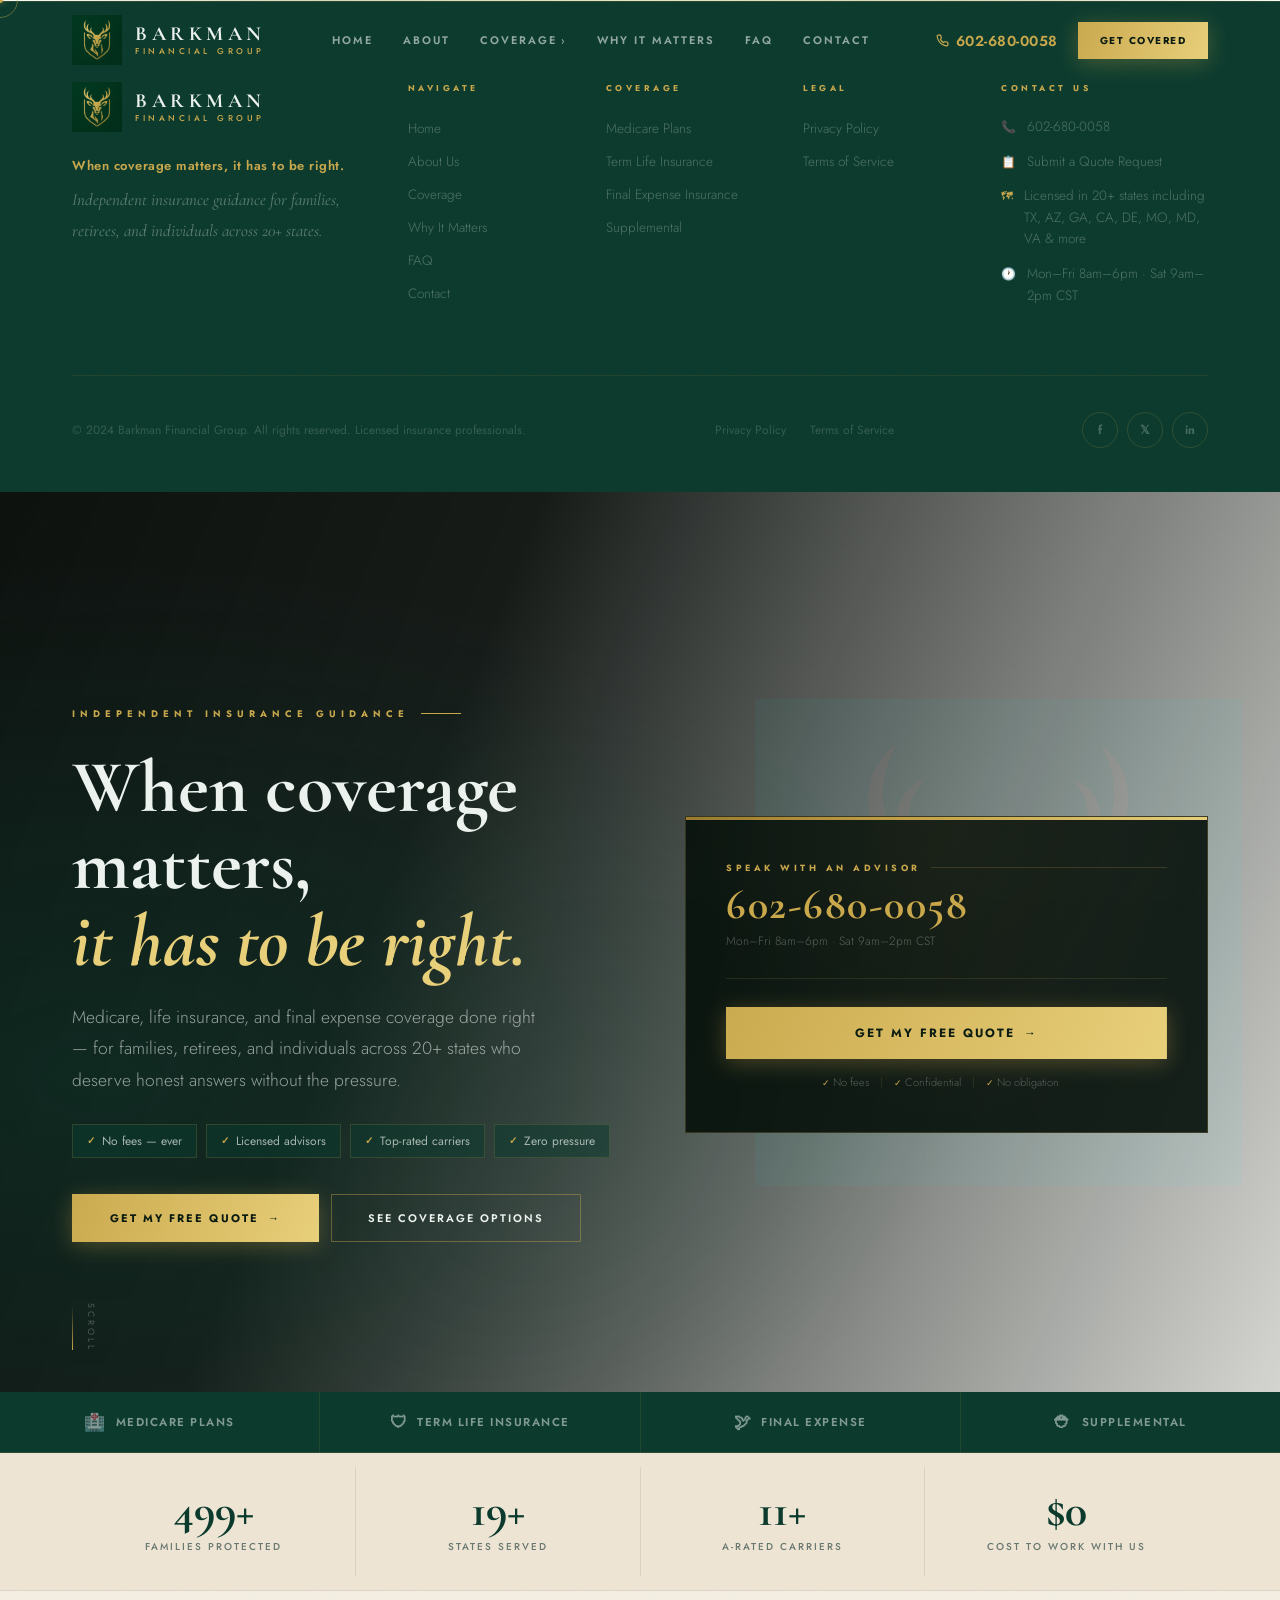
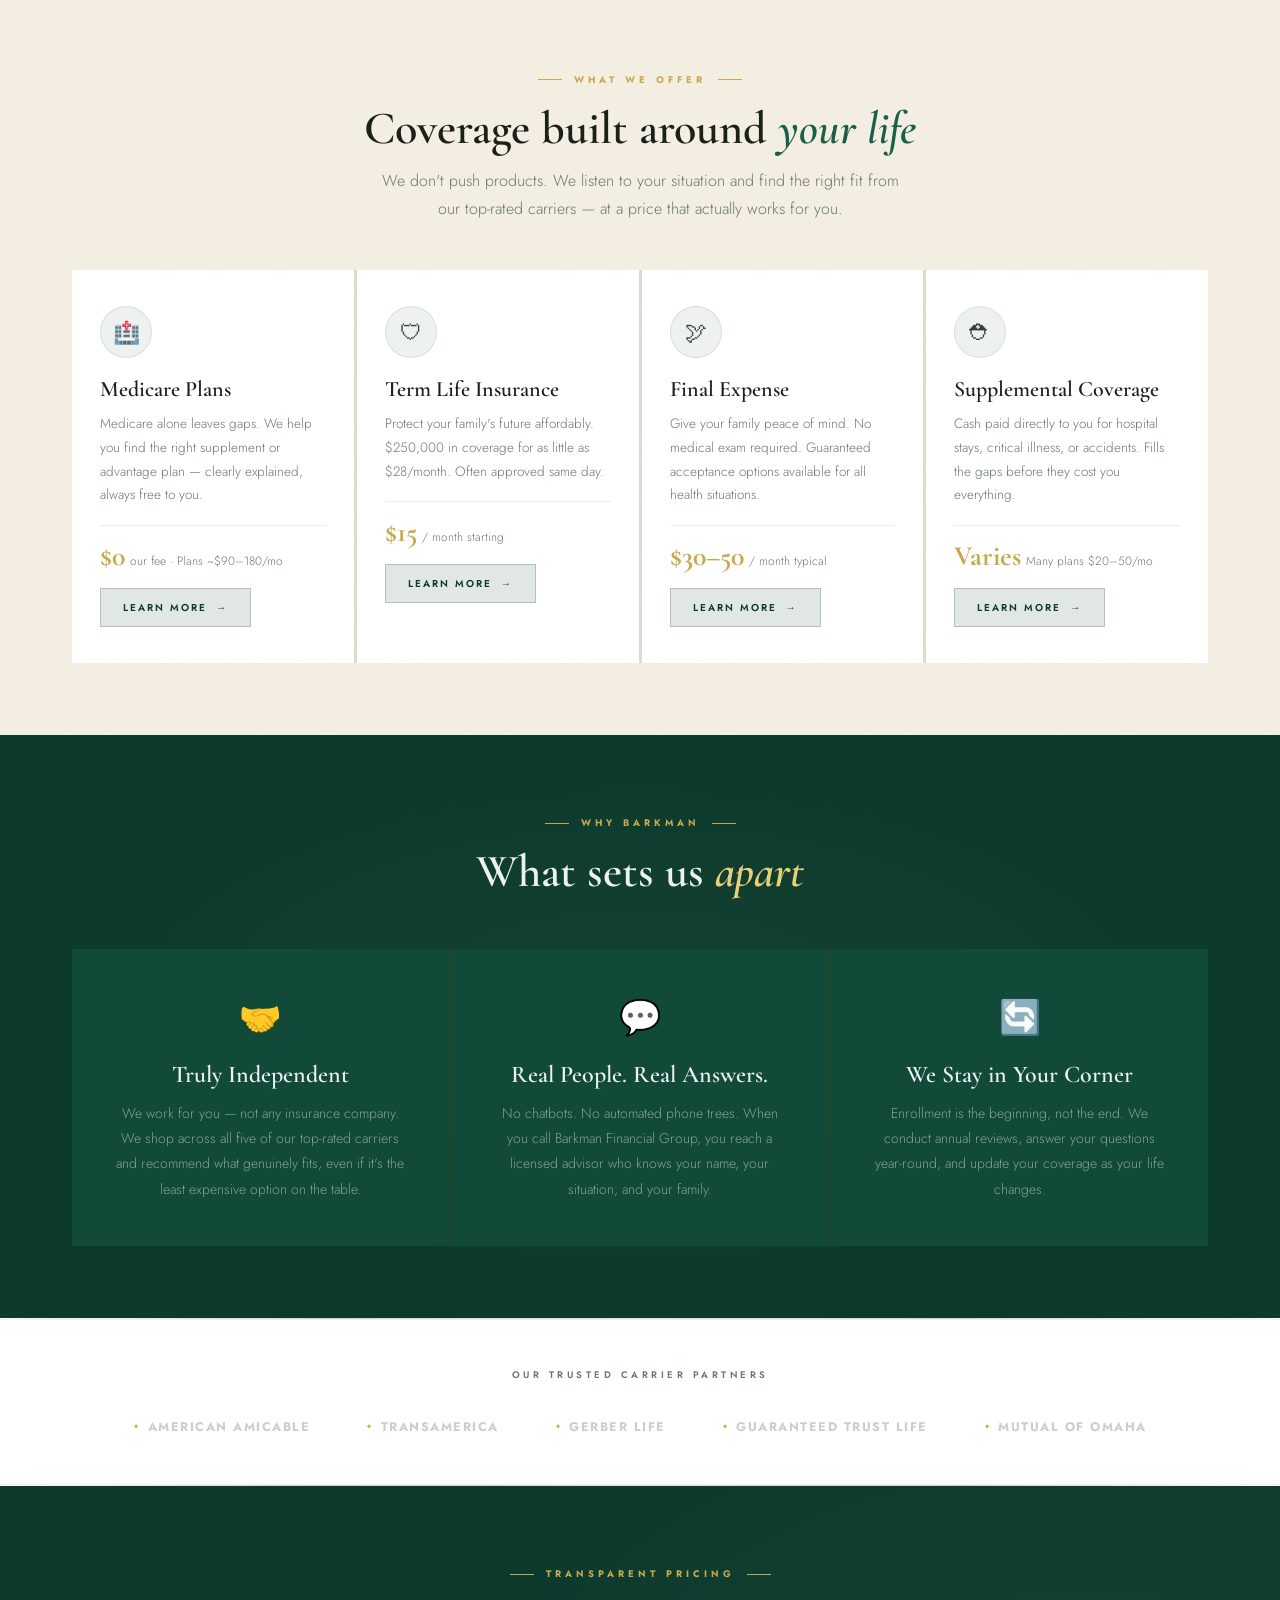
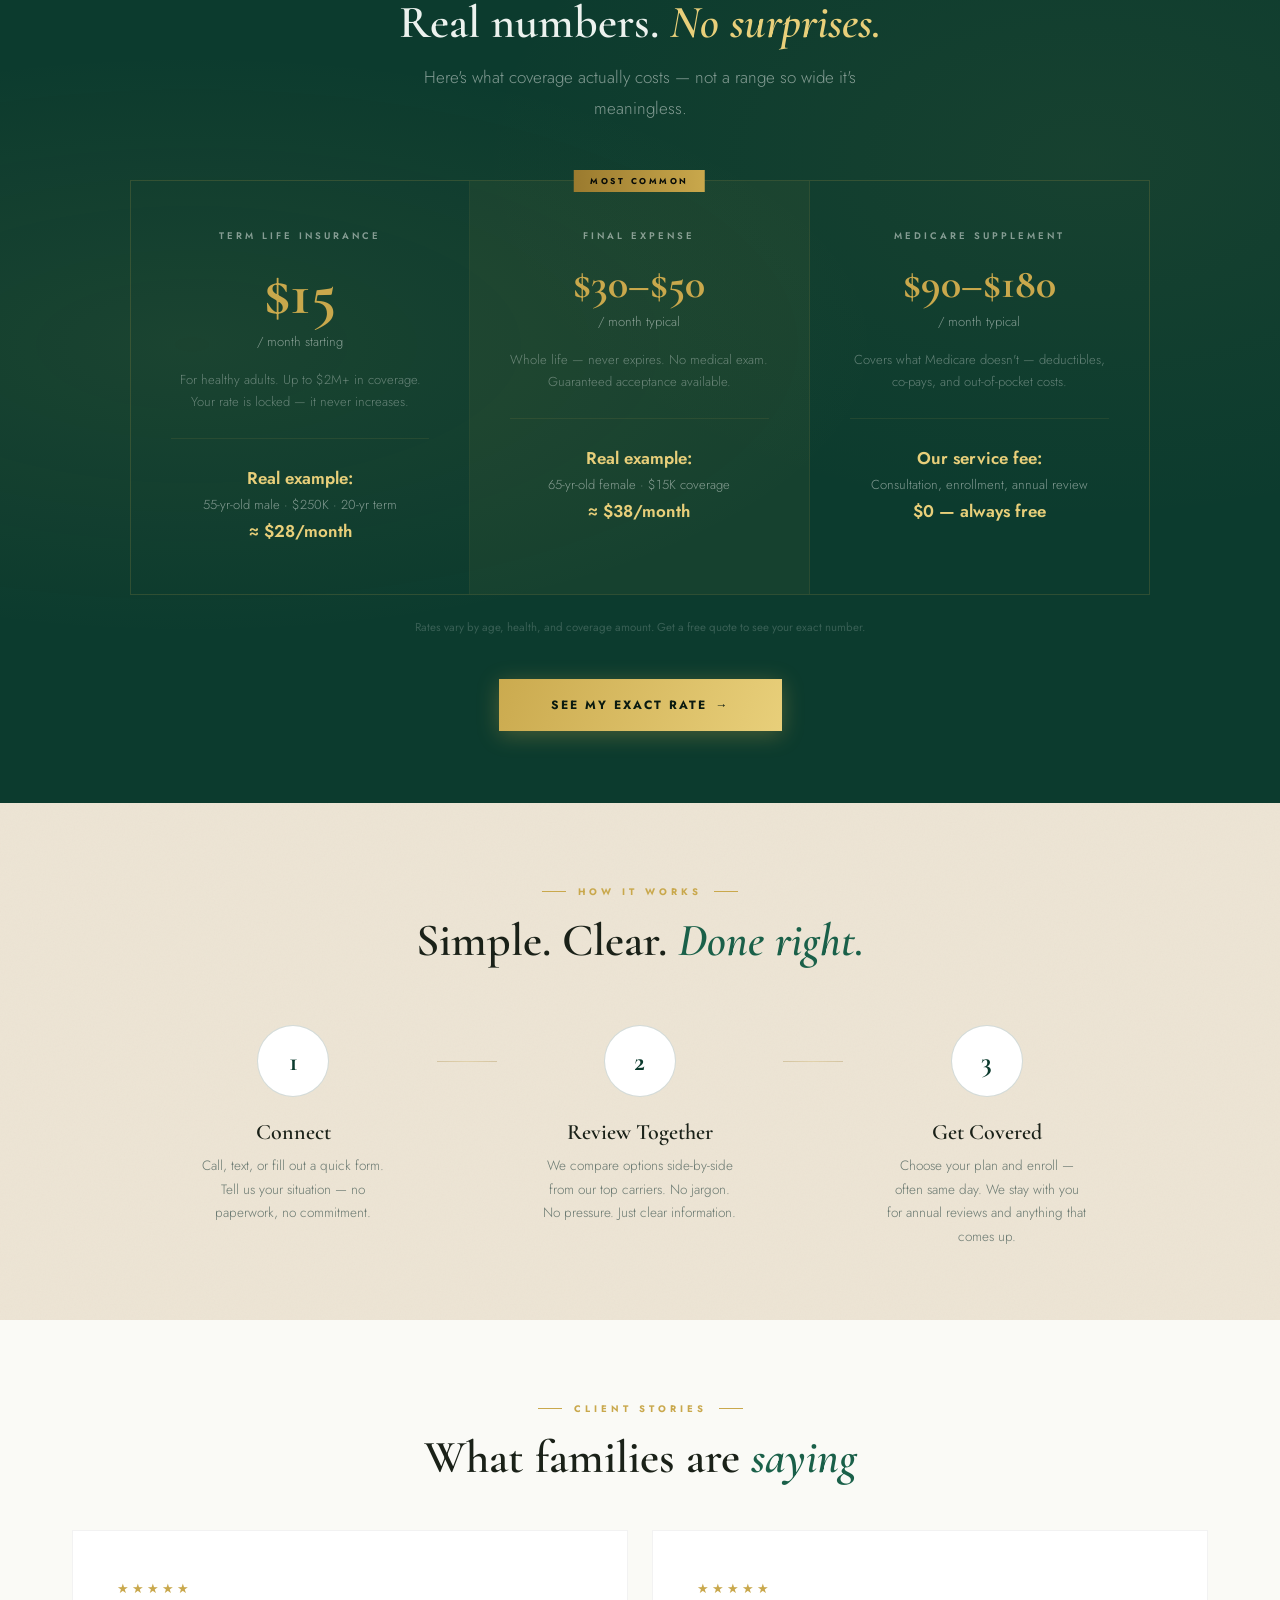
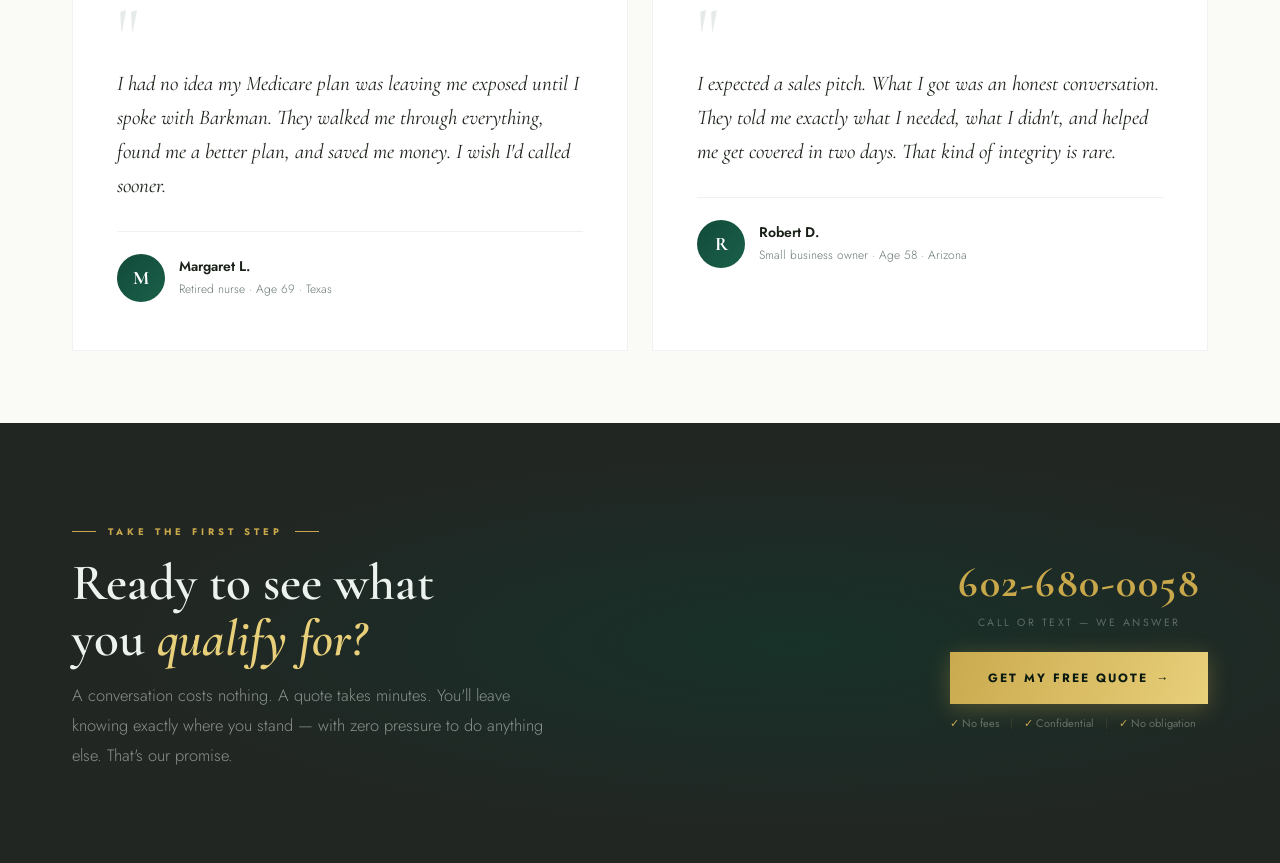
==== commit 11826647: "Add files via upload" ====
--- a/index.html
+++ b/index.html
@@ -4,213 +4,230 @@
 <meta charset="UTF-8">
 <meta name="viewport" content="width=device-width, initial-scale=1.0">
 <title>Barkman Financial Group — When Coverage Matters, It Has to Be Right</title>
-<meta name="description" content="Independent insurance guidance for families, retirees, and individuals. Medicare, life insurance, and final expense coverage — done right. Call 605-722-0000.">
+<meta name="description" content="Independent Medicare, life insurance, and final expense guidance across 20+ states. Licensed advisors. No fees. Call 602-680-0058.">
+<link rel="icon" type="image/png" href="BFG_LOGO.png">
 <link rel="stylesheet" href="css/shared.css">
 <link rel="stylesheet" href="css/home.css">
 </head>
 <body>
 <script src="js/layout.js"></script>
 
-<!-- HERO -->
+<!-- ═══ HERO ═══ -->
 <section class="hero">
   <div class="hero-bg"></div>
-  <div class="hero-particles"></div>
-  <div class="hero-content">
-    <div class="hero-eyebrow">Independent Insurance Guidance</div>
-    <h1 class="hero-title">When coverage matters,<br><em>it has to be right.</em></h1>
-    <p class="hero-sub">Medicare, life insurance, and final expense coverage done right — for families, retirees, and individuals across South Dakota and beyond.</p>
-    <div class="hero-cta">
-      <div class="hero-phone-cta">
-        <a href="tel:6057220000" class="hero-phone-link">
-          <div class="phone-icon">📞</div>
-          <div>
-            <span class="hero-phone-label">Call or text anytime</span>
-            605-722-0000
-          </div>
-        </a>
-      </div>
-      <div class="hero-btn-row">
-        <a href="contact.html" class="btn btn-primary btn-arrow">Get My Free Quote <span>→</span></a>
-        <a href="coverage.html" class="btn btn-ghost">See Coverage Options</a>
-      </div>
-    </div>
-    <div class="hero-trust">
-      <div class="trust-item"><div class="trust-check">✓</div>No fees — ever</div>
-      <div class="trust-item"><div class="trust-check">✓</div>Licensed advisors</div>
-      <div class="trust-item"><div class="trust-check">✓</div>Top-rated carriers</div>
-      <div class="trust-item"><div class="trust-check">✓</div>Zero pressure</div>
-    </div>
-  </div>
-  <div class="hero-scroll"><div class="scroll-track"></div><span>Scroll</span></div>
-</section>
-
-<!-- STATS -->
-<div class="stats-ribbon">
-  <div class="stats-inner">
-    <div class="stat reveal"><span class="stat-num" data-count="500" data-suffix="+">500+</span><span class="stat-label">Families Protected</span></div>
-    <div class="stat-div"></div>
-    <div class="stat reveal d2"><span class="stat-num" data-count="15" data-suffix="+">15+</span><span class="stat-label">Years of Experience</span></div>
-    <div class="stat-div"></div>
-    <div class="stat reveal d3"><span class="stat-num" data-count="5">5</span><span class="stat-label">Top-Rated Carriers</span></div>
-    <div class="stat-div"></div>
-    <div class="stat reveal d4"><span class="stat-num" data-count="0" data-prefix="$">$0</span><span class="stat-label">Cost to Work With Us</span></div>
+  <div class="hero-ptcl"></div>
+  <div class="hero-wm" aria-hidden="true"></div>
+
+  <div class="hero-in">
+    <div class="hero-left">
+      <div class="hero-eye">Independent Insurance Guidance</div>
+      <h1 class="hero-h1">
+        When coverage matters,<br>
+        <em>it has to be right.</em>
+      </h1>
+      <p class="hero-sub">Medicare, life insurance, and final expense coverage done right — for families, retirees, and individuals across 20+ states who deserve honest answers without the pressure.</p>
+
+      <div class="hero-pills">
+        <div class="pill">No fees — ever</div>
+        <div class="pill">Licensed advisors</div>
+        <div class="pill">Top-rated carriers</div>
+        <div class="pill">Zero pressure</div>
+      </div>
+
+      <div class="hero-btns">
+        <a href="contact.html" class="btn btn-gold btn-arrow">Get My Free Quote <span class="arr">→</span></a>
+        <a href="coverage.html" class="btn btn-outline">See Coverage Options</a>
+      </div>
+    </div>
+
+    <!-- Action card — phone is the hero -->
+    <div class="hero-card r rgt">
+      <div class="hc-label">Speak With an Advisor</div>
+      <a href="tel:6026800058" class="hc-phone">602-680-0058</a>
+      <div class="hc-hours">Mon–Fri 8am–6pm · Sat 9am–2pm CST</div>
+      <div class="hc-sep"></div>
+      <a href="contact.html" class="btn btn-gold btn-arrow hc-btn">Get My Free Quote <span class="arr">→</span></a>
+      <div class="hc-notes">
+        <span class="hc-note">No fees</span>
+        <span class="hc-note">Confidential</span>
+        <span class="hc-note">No obligation</span>
+      </div>
+    </div>
+  </div>
+
+  <div class="hero-scroll">
+    <div class="scroll-ln"></div>
+    <span>Scroll</span>
+  </div>
+</section>
+
+<!-- ═══ QUICK NAV STRIP ═══ -->
+<nav class="qnav" aria-label="Coverage types">
+  <div class="qnav-in">
+    <a href="coverage.html#medicare"    class="qnav-item"><span class="qnav-icon">🏥</span> Medicare Plans</a>
+    <a href="coverage.html#life"         class="qnav-item"><span class="qnav-icon">🛡</span> Term Life Insurance</a>
+    <a href="final-expense.html"        class="qnav-item"><span class="qnav-icon">🕊</span> Final Expense</a>
+    <a href="coverage.html#supplemental" class="qnav-item"><span class="qnav-icon">⛑</span> Supplemental</a>
+  </div>
+</nav>
+
+<!-- ═══ STATS ═══ -->
+<div class="stats">
+  <div class="stats-in">
+    <div class="stat r"><span class="stat-n" data-count="500" data-suffix="+">500+</span><span class="stat-l">Families Protected</span></div>
+    <div class="stat-sep"></div>
+    <div class="stat r d2"><span class="stat-n" data-count="20" data-suffix="+">20+</span><span class="stat-l">States Served</span></div>
+    <div class="stat-sep"></div>
+    <div class="stat r d3"><span class="stat-n" data-count="12" data-suffix="+">12+</span><span class="stat-l">A-Rated Carriers</span></div>
+    <div class="stat-sep"></div>
+    <div class="stat r d4"><span class="stat-n" data-count="0" data-prefix="$">$0</span><span class="stat-l">Cost to Work With Us</span></div>
   </div>
 </div>
 
-<!-- COVERAGE CARDS -->
-<section class="coverage-section">
-  <div class="coverage-inner">
-    <div class="coverage-header reveal">
-      <div class="section-label">What We Offer</div>
-      <h2 class="section-title">Coverage built around <em>your life</em></h2>
-      <p>We don't push products. We listen, then find coverage that fits your situation — from the nation's most trusted carriers.</p>
-    </div>
-    <div class="coverage-cards">
-      <div class="coverage-card tilt-card reveal">
-        <div class="coverage-card-icon">🏥</div>
-        <h3>Medicare Plans</h3>
-        <p>Medicare alone leaves gaps. We help you find the right supplement or advantage plan so you're never hit with unexpected bills. Our guidance is completely free.</p>
-        <div class="coverage-card-price">
-          <span class="card-price-num">$0</span>
-          <span class="card-price-label">cost to work with us · Plans from ~$90–$180/mo</span>
-        </div>
-        <a href="coverage.html#medicare" class="btn btn-forest btn-arrow" style="font-size:11px;padding:13px 28px;">Learn More <span>→</span></a>
-      </div>
-      <div class="coverage-card tilt-card reveal d2">
-        <div class="coverage-card-icon">🛡</div>
-        <h3>Term Life Insurance</h3>
-        <p>Protect your family's future at a price that fits your life. A healthy adult can get $250,000 in coverage starting at $15/month — often approved same day.</p>
-        <div class="coverage-card-price">
-          <span class="card-price-num">$15</span>
-          <span class="card-price-label">/ month starting · $250K example ~$28/mo</span>
-        </div>
-        <a href="coverage.html#life" class="btn btn-forest btn-arrow" style="font-size:11px;padding:13px 28px;">Learn More <span>→</span></a>
-      </div>
-      <div class="coverage-card tilt-card reveal d3">
-        <div class="coverage-card-icon">🕊</div>
-        <h3>Final Expense</h3>
-        <p>Give your family peace of mind. Final expense coverage ensures they won't face funeral costs or debt when you're gone. No medical exam required.</p>
-        <div class="coverage-card-price">
-          <span class="card-price-num">$30–$50</span>
-          <span class="card-price-label">/ month typical · $5K–$35K coverage</span>
-        </div>
-        <a href="coverage.html#final" class="btn btn-forest btn-arrow" style="font-size:11px;padding:13px 28px;">Learn More <span>→</span></a>
-      </div>
-      <div class="coverage-card tilt-card reveal d4">
-        <div class="coverage-card-icon">⛑</div>
-        <h3>Supplemental Coverage</h3>
-        <p>Fill the gaps before they cost you. Supplemental plans pay cash directly to you for hospital stays, critical illness, or accidents.</p>
-        <div class="coverage-card-price">
-          <span class="card-price-num">Varies</span>
-          <span class="card-price-label">Many plans from $20–$50/mo · Cash paid to you</span>
-        </div>
-        <a href="coverage.html#supplemental" class="btn btn-forest btn-arrow" style="font-size:11px;padding:13px 28px;">Learn More <span>→</span></a>
-      </div>
-    </div>
-  </div>
-</section>
-
-<!-- WHY US -->
-<section class="why-section">
-  <div class="why-inner">
-    <div class="why-header">
-      <div class="section-label">Why Barkman</div>
-      <h2 class="section-title light reveal">What sets us <em>apart</em></h2>
+<!-- ═══ COVERAGE CARDS ═══ -->
+<section class="cov tex">
+  <div class="cov-in">
+    <div class="cov-hd r">
+      <div class="lbl">What We Offer</div>
+      <h2 class="h2">Coverage built around <em>your life</em></h2>
+      <p>We don't push products. We listen to your situation and find the right fit from our top-rated carriers — at a price that actually works for you.</p>
+    </div>
+    <div class="cov-grid">
+      <div class="cov-card tilt r">
+        <div class="cov-ico">🏥</div>
+        <h3 class="cov-title">Medicare Plans</h3>
+        <p class="cov-body">Medicare alone leaves gaps. We help you find the right supplement or advantage plan — clearly explained, always free to you.</p>
+        <div class="cov-price"><span class="cov-pn">$0</span><span class="cov-pl">our fee · Plans ~$90–180/mo</span></div>
+        <a href="coverage.html#medicare" class="btn btn-forest btn-arrow" style="font-size:10px;padding:11px 22px;">Learn More <span class="arr">→</span></a>
+      </div>
+      <div class="cov-card tilt r d2">
+        <div class="cov-ico">🛡</div>
+        <h3 class="cov-title">Term Life Insurance</h3>
+        <p class="cov-body">Protect your family's future affordably. $250,000 in coverage for as little as $28/month. Often approved same day.</p>
+        <div class="cov-price"><span class="cov-pn">$15</span><span class="cov-pl">/ month starting</span></div>
+        <a href="coverage.html#life" class="btn btn-forest btn-arrow" style="font-size:10px;padding:11px 22px;">Learn More <span class="arr">→</span></a>
+      </div>
+      <div class="cov-card tilt r d3">
+        <div class="cov-ico">🕊</div>
+        <h3 class="cov-title">Final Expense</h3>
+        <p class="cov-body">Give your family peace of mind. No medical exam required. Guaranteed acceptance options available for all health situations.</p>
+        <div class="cov-price"><span class="cov-pn">$30–50</span><span class="cov-pl">/ month typical</span></div>
+        <a href="final-expense.html" class="btn btn-forest btn-arrow" style="font-size:10px;padding:11px 22px;">Learn More <span class="arr">→</span></a>
+      </div>
+      <div class="cov-card tilt r d4">
+        <div class="cov-ico">⛑</div>
+        <h3 class="cov-title">Supplemental Coverage</h3>
+        <p class="cov-body">Cash paid directly to you for hospital stays, critical illness, or accidents. Fills the gaps before they cost you everything.</p>
+        <div class="cov-price"><span class="cov-pn">Varies</span><span class="cov-pl">Many plans $20–50/mo</span></div>
+        <a href="coverage.html#supplemental" class="btn btn-forest btn-arrow" style="font-size:10px;padding:11px 22px;">Learn More <span class="arr">→</span></a>
+      </div>
+    </div>
+  </div>
+</section>
+
+<!-- ═══ WHY US ═══ -->
+<section class="why">
+  <div class="why-in">
+    <div class="why-hd">
+      <div class="lbl" style="justify-content:center;">Why Barkman</div>
+      <h2 class="h2 lt r d2">What sets us <em>apart</em></h2>
     </div>
     <div class="why-grid">
-      <div class="why-card reveal">
+      <div class="why-card r">
         <span class="why-icon">🤝</span>
         <h3 class="why-title">Truly Independent</h3>
-        <p class="why-body">We work for you — not any insurance company. We shop across all our carriers and recommend what genuinely fits your situation, even if it costs less.</p>
-      </div>
-      <div class="why-card reveal d2">
+        <p class="why-body">We work for you — not any insurance company. We shop across all five of our top-rated carriers and recommend what genuinely fits, even if it's the least expensive option on the table.</p>
+      </div>
+      <div class="why-card r d2">
         <span class="why-icon">💬</span>
         <h3 class="why-title">Real People. Real Answers.</h3>
-        <p class="why-body">No chatbots. No call centers. When you reach Barkman, you speak with a licensed advisor who knows your name and remembers your family.</p>
-      </div>
-      <div class="why-card reveal d3">
+        <p class="why-body">No chatbots. No automated phone trees. When you call Barkman Financial Group, you reach a licensed advisor who knows your name, your situation, and your family.</p>
+      </div>
+      <div class="why-card r d3">
         <span class="why-icon">🔄</span>
         <h3 class="why-title">We Stay in Your Corner</h3>
-        <p class="why-body">Our relationship doesn't end at enrollment. We review your coverage every year and keep you updated as your life and needs change.</p>
-      </div>
-    </div>
-  </div>
-</section>
-
-<!-- CARRIERS -->
-<div class="gold-divider"></div>
-<section class="carriers-section">
-  <div class="carriers-inner">
-    <div class="carriers-label reveal">Trusted carrier partners</div>
-    <div class="carriers-logos reveal d2">
-      <div class="carrier-item"><span class="carrier-dot">✦</span>American Amicable</div>
-      <div class="carrier-item"><span class="carrier-dot">✦</span>Transamerica</div>
-      <div class="carrier-item"><span class="carrier-dot">✦</span>Gerber Life</div>
-      <div class="carrier-item"><span class="carrier-dot">✦</span>Guaranteed Trust Life</div>
-      <div class="carrier-item"><span class="carrier-dot">✦</span>Mutual of Omaha</div>
-    </div>
-  </div>
-</section>
-<div class="gold-divider"></div>
-
-<!-- PRICING -->
-<section class="pricing-section">
-  <div class="pricing-inner">
-    <div class="pricing-header">
-      <div class="section-label">Transparent Pricing</div>
-      <h2 class="section-title light reveal">Real numbers.<br><em>No surprises.</em></h2>
-      <p class="section-body light reveal d2" style="margin:20px auto 0;text-align:center;">Here's what coverage actually costs — not a range so wide it's meaningless.</p>
-    </div>
-    <div class="pricing-grid reveal">
-      <div class="price-col">
-        <div class="price-lbl">Term Life Insurance</div>
-        <div class="price-fig">$15</div>
-        <div class="price-per">/ month starting</div>
-        <div class="price-desc">For healthy adults. Coverage up to $2M+. Your rate never increases.</div>
-        <div class="price-example"><strong>Real example:</strong><br>55-yr-old male · $250K · 20-yr term<br><strong>≈ $28/month</strong></div>
-      </div>
-      <div class="price-col featured">
-        <div class="price-lbl">Final Expense</div>
-        <div class="price-fig rng">$30–$50</div>
-        <div class="price-per">/ month typical</div>
-        <div class="price-desc">Whole life — never expires. No medical exam. Guaranteed acceptance available.</div>
-        <div class="price-example"><strong>Real example:</strong><br>65-yr-old female · $15K coverage<br><strong>≈ $38/month</strong></div>
-      </div>
-      <div class="price-col">
-        <div class="price-lbl">Medicare Supplement</div>
-        <div class="price-fig rng">$90–$180</div>
-        <div class="price-per">/ month typical</div>
-        <div class="price-desc">Covers what Medicare doesn't — deductibles, co-pays, and out-of-pocket costs.</div>
-        <div class="price-example"><strong>Our service fee:</strong><br>Consultation, enrollment, annual review<br><strong>$0 — always</strong></div>
-      </div>
-    </div>
-    <p class="pricing-disc">Rates vary by age, health, and coverage amount. Get a free quote to see your real number.</p>
-    <div class="pricing-cta reveal">
-      <a href="contact.html" class="btn btn-primary btn-arrow" style="padding:18px 52px;font-size:13px;">See My Exact Rate <span>→</span></a>
-    </div>
-  </div>
-</section>
-
-<!-- PROCESS -->
-<section class="process-section">
-  <div class="process-inner">
-    <div class="process-header">
-      <div class="section-label reveal">How It Works</div>
-      <h2 class="section-title reveal d2">Simple. Clear. <em>Done right.</em></h2>
+        <p class="why-body">Enrollment is the beginning, not the end. We conduct annual reviews, answer your questions year-round, and update your coverage as your life changes.</p>
+      </div>
+    </div>
+  </div>
+</section>
+
+<!-- ═══ CARRIERS ═══ -->
+<div class="gold-div"></div>
+<section class="carriers">
+  <div class="carriers-in">
+    <div class="carriers-lbl r">Our trusted carrier partners</div>
+    <div class="carriers-logos r d2">
+      <div class="c-item"><span class="c-dot">✦</span>American Amicable</div>
+      <div class="c-item"><span class="c-dot">✦</span>Transamerica</div>
+      <div class="c-item"><span class="c-dot">✦</span>Gerber Life</div>
+      <div class="c-item"><span class="c-dot">✦</span>Guaranteed Trust Life</div>
+      <div class="c-item"><span class="c-dot">✦</span>Mutual of Omaha</div>
+    </div>
+  </div>
+</section>
+<div class="gold-div"></div>
+
+<!-- ═══ PRICING ═══ -->
+<section class="pricing">
+  <div class="pricing-in">
+    <div class="pricing-hd">
+      <div class="lbl">Transparent Pricing</div>
+      <h2 class="h2 lt r">Real numbers. <em>No surprises.</em></h2>
+      <p class="body lt r d2" style="margin:14px auto 0;text-align:center;max-width:480px;">Here's what coverage actually costs — not a range so wide it's meaningless.</p>
+    </div>
+    <div class="pricing-grid r">
+      <div class="p-col">
+        <div class="p-lbl">Term Life Insurance</div>
+        <div class="p-fig">$15</div>
+        <div class="p-mo">/ month starting</div>
+        <div class="p-desc">For healthy adults. Up to $2M+ in coverage. Your rate is locked — it never increases.</div>
+        <div class="p-eg"><strong>Real example:</strong><br>55-yr-old male · $250K · 20-yr term<br><strong>≈ $28/month</strong></div>
+      </div>
+      <div class="p-col feat">
+        <div class="p-lbl">Final Expense</div>
+        <div class="p-fig sm">$30–$50</div>
+        <div class="p-mo">/ month typical</div>
+        <div class="p-desc">Whole life — never expires. No medical exam. Guaranteed acceptance available.</div>
+        <div class="p-eg"><strong>Real example:</strong><br>65-yr-old female · $15K coverage<br><strong>≈ $38/month</strong></div>
+      </div>
+      <div class="p-col">
+        <div class="p-lbl">Medicare Supplement</div>
+        <div class="p-fig sm">$90–$180</div>
+        <div class="p-mo">/ month typical</div>
+        <div class="p-desc">Covers what Medicare doesn't — deductibles, co-pays, and out-of-pocket costs.</div>
+        <div class="p-eg"><strong>Our service fee:</strong><br>Consultation, enrollment, annual review<br><strong>$0 — always free</strong></div>
+      </div>
+    </div>
+    <p class="pricing-disc">Rates vary by age, health, and coverage amount. Get a free quote to see your exact number.</p>
+    <div class="pricing-cta r">
+      <a href="contact.html" class="btn btn-gold btn-arrow" style="padding:17px 52px;font-size:12px;">See My Exact Rate <span class="arr">→</span></a>
+    </div>
+  </div>
+</section>
+
+<!-- ═══ PROCESS ═══ -->
+<section class="process tex-lt">
+  <div class="process-in">
+    <div class="process-hd">
+      <div class="lbl r" style="justify-content:center;">How It Works</div>
+      <h2 class="h2 r d2">Simple. Clear. <em>Done right.</em></h2>
     </div>
     <div class="process-steps">
-      <div class="process-step reveal">
-        <div class="step-ring"><span class="step-num">1</span></div>
+      <div class="p-step r">
+        <div class="step-ring"><span class="step-n">1</span></div>
         <h3 class="step-title">Connect</h3>
-        <p class="step-body">Call, text, or fill out a quick form. Tell us your situation — age, health, budget, and what you need to protect.</p>
-      </div>
-      <div class="process-step reveal d3">
-        <div class="step-ring"><span class="step-num">2</span></div>
+        <p class="step-body">Call, text, or fill out a quick form. Tell us your situation — no paperwork, no commitment.</p>
+      </div>
+      <div class="process-conn r d2"><div class="process-line"></div></div>
+      <div class="p-step r d3">
+        <div class="step-ring"><span class="step-n">2</span></div>
         <h3 class="step-title">Review Together</h3>
         <p class="step-body">We compare options side-by-side from our top carriers. No jargon. No pressure. Just clear information.</p>
       </div>
-      <div class="process-step reveal d5">
-        <div class="step-ring"><span class="step-num">3</span></div>
+      <div class="process-conn r d4"><div class="process-line"></div></div>
+      <div class="p-step r d5">
+        <div class="step-ring"><span class="step-n">3</span></div>
         <h3 class="step-title">Get Covered</h3>
         <p class="step-body">Choose your plan and enroll — often same day. We stay with you for annual reviews and anything that comes up.</p>
       </div>
@@ -218,53 +235,59 @@
   </div>
 </section>
 
-<!-- TESTIMONIALS -->
-<section class="testimonials-section">
-  <div class="testimonials-inner">
-    <div class="testimonials-header">
-      <div class="section-label reveal">Client Stories</div>
-      <h2 class="section-title reveal d2">Stories from <em>real families</em></h2>
-    </div>
-    <div class="testimonials-grid">
-      <div class="testimonial-card tilt-card reveal">
+<!-- ═══ TESTIMONIALS ═══ -->
+<section class="tests">
+  <div class="tests-in">
+    <div class="tests-hd">
+      <div class="lbl r" style="justify-content:center;">Client Stories</div>
+      <h2 class="h2 r d2">What families are <em>saying</em></h2>
+    </div>
+    <div class="tests-grid">
+      <div class="test-card tilt r">
         <span class="t-stars">★★★★★</span>
         <span class="t-quote">"</span>
-        <p class="t-text">I'd been putting off Medicare for two years because it was so confusing. In one conversation with Barkman, everything made sense. I enrolled the same week.</p>
-        <div class="t-author">
-          <div class="t-avatar">D</div>
-          <div><span class="t-name">Diane R.</span><span class="t-detail">Retired teacher · Age 67 · Aberdeen, SD</span></div>
+        <p class="t-text">I had no idea my Medicare plan was leaving me exposed until I spoke with Barkman. They walked me through everything, found me a better plan, and saved me money. I wish I'd called sooner.</p>
+        <div class="t-auth">
+          <div class="t-av">M</div>
+          <div>
+            <span class="t-name">Margaret L.</span>
+            <span class="t-det">Retired nurse · Age 69 · Texas</span>
+          </div>
         </div>
       </div>
-      <div class="testimonial-card tilt-card reveal d3">
+      <div class="test-card tilt r d3">
         <span class="t-stars">★★★★★</span>
         <span class="t-quote">"</span>
-        <p class="t-text">No sales pitch. No pressure. They listened to what I needed, showed me my options, and helped me pick what made the most sense. That kind of honesty is rare.</p>
-        <div class="t-author">
-          <div class="t-avatar">J</div>
-          <div><span class="t-name">James K.</span><span class="t-detail">Small business owner · Age 61 · Sioux Falls, SD</span></div>
+        <p class="t-text">I expected a sales pitch. What I got was an honest conversation. They told me exactly what I needed, what I didn't, and helped me get covered in two days. That kind of integrity is rare.</p>
+        <div class="t-auth">
+          <div class="t-av">R</div>
+          <div>
+            <span class="t-name">Robert D.</span>
+            <span class="t-det">Small business owner · Age 58 · Arizona</span>
+          </div>
         </div>
       </div>
     </div>
   </div>
 </section>
 
-<!-- CTA -->
-<section class="cta-section">
+<!-- ═══ FINAL CTA ═══ -->
+<section class="cta-sec">
   <div class="cta-bg"></div>
-  <div class="cta-inner">
-    <div class="cta-left reveal left">
-      <div class="section-label">Take the First Step</div>
+  <div class="cta-in">
+    <div class="cta-lft r lft">
+      <div class="lbl">Take the First Step</div>
       <h2>Ready to see what<br>you <em>qualify for?</em></h2>
-      <p>A conversation costs nothing. A quote takes minutes. You'll leave knowing exactly where you stand — with zero pressure to do anything else.</p>
-    </div>
-    <div class="cta-right reveal right">
-      <a href="tel:6057220000" class="cta-phone-big">605-722-0000</a>
-      <span class="cta-phone-note">Call or text — we answer</span>
-      <a href="contact.html" class="btn btn-primary btn-arrow" style="padding:17px 44px;font-size:12px;">Get My Free Quote <span>→</span></a>
+      <p>A conversation costs nothing. A quote takes minutes. You'll leave knowing exactly where you stand — with zero pressure to do anything else. That's our promise.</p>
+    </div>
+    <div class="cta-rgt r rgt">
+      <a href="tel:6026800058" class="cta-bigph">602-680-0058</a>
+      <span class="cta-phnote">Call or text — we answer</span>
+      <a href="contact.html" class="btn btn-gold btn-arrow cta-cbtn">Get My Free Quote <span class="arr">→</span></a>
       <div class="cta-badges">
-        <span class="cta-badge">No fees</span>
-        <span class="cta-badge">Confidential</span>
-        <span class="cta-badge">No obligation</span>
+        <span class="cta-bdg">No fees</span>
+        <span class="cta-bdg">Confidential</span>
+        <span class="cta-bdg">No obligation</span>
       </div>
     </div>
   </div>
--- a/css/shared.css
+++ b/css/shared.css
@@ -1,44 +1,56 @@
-/* ═══════════════════════════════════════════════════
-   BARKMAN FINANCIAL GROUP — v3
-   Forest Green × Gold. Warm. Trustworthy. Premium.
-═══════════════════════════════════════════════════ */
-
-@import url('https://fonts.googleapis.com/css2?family=Cormorant+Garamond:ital,wght@0,400;0,600;0,700;1,400;1,600&family=Jost:wght@300;400;500;600&display=swap');
+/* ═══════════════════════════════════════════════════════════════
+   BARKMAN FINANCIAL GROUP — DEFINITIVE v5
+   $50,000 quality. Forest Green × Gold × Textured Cream.
+   Every detail intentional. Every pixel earns its place.
+═══════════════════════════════════════════════════════════════ */
+
+@import url('https://fonts.googleapis.com/css2?family=Cormorant+Garamond:ital,wght@0,300;0,400;0,600;0,700;1,300;1,400;1,600&family=Jost:wght@200;300;400;500;600;700&display=swap');
 
 *, *::before, *::after { box-sizing: border-box; margin: 0; padding: 0; }
 
 :root {
-  /* Brand Colors */
-  --forest:      #0D3B2E;
-  --forest-mid:  #144D3C;
-  --forest-lt:   #1A6049;
-  --forest-pale: #EBF2EE;
-  --gold:        #C9A84C;
-  --gold-lt:     #E8D08A;
-  --gold-dk:     #9A7A2E;
+  /* Brand */
+  --forest:       #0C3B2E;
+  --forest-mid:   #124A3A;
+  --forest-lt:    #1A6049;
+  --forest-xlt:   #2E8065;
+  --forest-pale:  #EAF2EE;
+
+  /* Gold */
+  --gold:         #C9A84C;
+  --gold-lt:      #E8CF7A;
+  --gold-dk:      #9A7A2E;
+  --gold-pale:    #FBF5E6;
 
   /* Neutrals */
-  --obsidian:    #080F0C;
-  --warm-white:  #FAFAF7;
-  --cream:       #F2EDE3;
-  --cream2:      #E8E0D0;
-  --text-dark:   #1A1F1C;
-  --text-body:   #3A4840;
-  --text-muted:  #6B7D74;
-  --text-light:  #EDF2EE;
-  --text-dim:    rgba(237,242,238,0.52);
-
-  --nav-h: 84px;
-  --ease:        cubic-bezier(0.25, 0.46, 0.45, 0.94);
-  --ease-out:    cubic-bezier(0.16, 1, 0.3, 1);
-  --ease-spring: cubic-bezier(0.34, 1.56, 0.64, 1);
-
-  /* Spacing */
-  --section-pad: 110px;
-  --page-pad: 72px;
-}
-
-html { scroll-behavior: smooth; font-size: 17px; }
+  --obsidian:     #060A08;
+  --ink:          #111816;
+  --warm-white:   #FAFAF6;
+  --cream:        #F5EFE3;
+  --cream-mid:    #EDE4D4;
+  --cream-dk:     #E2D6C2;
+  --text-dark:    #1A2118;
+  --text-body:    #364039;
+  --text-muted:   #697870;
+  --text-xmuted:  #8FA398;
+  --text-light:   #ECF2EE;
+  --text-dim:     rgba(236,242,238,0.52);
+  --text-xdim:    rgba(236,242,238,0.32);
+
+  /* Layout */
+  --nav-h:  80px;
+  --max:    1380px;
+  --pad:    72px;
+  --pad-sm: 40px;
+
+  /* Easing */
+  --ease:    cubic-bezier(0.25, 0.46, 0.45, 0.94);
+  --out:     cubic-bezier(0.16, 1, 0.3, 1);
+  --spring:  cubic-bezier(0.34, 1.56, 0.64, 1);
+  --sharp:   cubic-bezier(0.4, 0, 0.2, 1);
+}
+
+html { scroll-behavior: smooth; font-size: 16px; }
 
 body {
   font-family: 'Jost', sans-serif;
@@ -46,427 +58,409 @@
   color: var(--text-body);
   overflow-x: hidden;
   -webkit-font-smoothing: antialiased;
+  -moz-osx-font-smoothing: grayscale;
   cursor: none;
 }
 
-/* ── SCROLL PROGRESS ── */
-#scroll-progress {
+/* ══════════════════════════════
+   TEXTURE — Linen cream overlay
+   Matches the original mockup
+══════════════════════════════ */
+.tex {
+  background-color: var(--cream);
+  background-image:
+    url("data:image/svg+xml,%3Csvg xmlns='http://www.w3.org/2000/svg' width='400' height='400'%3E%3Cfilter id='t'%3E%3CfeTurbulence type='fractalNoise' baseFrequency='0.62' numOctaves='4' stitchTiles='stitch'/%3E%3CfeColorMatrix type='saturate' values='0.3'/%3E%3C/filter%3E%3Crect width='400' height='400' filter='url(%23t)' opacity='0.055'/%3E%3C/svg%3E");
+}
+.tex-lt {
+  background-color: var(--cream-mid);
+  background-image:
+    url("data:image/svg+xml,%3Csvg xmlns='http://www.w3.org/2000/svg' width='400' height='400'%3E%3Cfilter id='t'%3E%3CfeTurbulence type='fractalNoise' baseFrequency='0.62' numOctaves='4' stitchTiles='stitch'/%3E%3CfeColorMatrix type='saturate' values='0.3'/%3E%3C/filter%3E%3Crect width='400' height='400' filter='url(%23t)' opacity='0.045'/%3E%3C/svg%3E");
+}
+
+/* ══════════════════════════════
+   GRAIN — Subtle film grain
+══════════════════════════════ */
+body::after {
+  content: '';
+  position: fixed; inset: 0; z-index: 9998; pointer-events: none;
+  background-image: url("data:image/svg+xml,%3Csvg xmlns='http://www.w3.org/2000/svg' width='200' height='200'%3E%3Cfilter id='n'%3E%3CfeTurbulence type='fractalNoise' baseFrequency='0.78' numOctaves='4' stitchTiles='stitch'/%3E%3C/filter%3E%3Crect width='200' height='200' filter='url(%23n)' opacity='0.022'/%3E%3C/svg%3E");
+  opacity: 0.6;
+}
+
+/* ══════════════════════════════
+   SCROLL PROGRESS
+══════════════════════════════ */
+#sp {
   position: fixed; top: 0; left: 0; z-index: 10001;
   height: 3px; width: 0%;
   background: linear-gradient(90deg, var(--gold-dk), var(--gold), var(--gold-lt));
-  pointer-events: none;
-}
-
-/* ── CURSOR ── */
-.cursor-dot, .cursor-ring {
+  pointer-events: none; transition: width .08s linear;
+  box-shadow: 0 0 8px rgba(201,168,76,0.5);
+}
+
+/* ══════════════════════════════
+   CURSOR
+══════════════════════════════ */
+.cur-d, .cur-r {
   position: fixed; border-radius: 50%;
   pointer-events: none; z-index: 10000;
-  transform: translate(-50%, -50%);
-}
-.cursor-dot {
-  width: 6px; height: 6px;
-  background: var(--gold);
-  transition: opacity .3s;
-}
-.cursor-ring {
-  width: 38px; height: 38px;
-  border: 1.5px solid rgba(201,168,76,0.5);
-  transition: width .3s var(--ease-out), height .3s var(--ease-out),
-              border-color .3s, background .3s;
-}
-.cursor-ring.hovering {
-  width: 60px; height: 60px;
-  border-color: var(--gold);
-  background: rgba(201,168,76,0.07);
-}
-.cursor-ring.clicking { width: 24px; height: 24px; }
-
-/* ── GRAIN ── */
-body::after {
-  content: '';
-  position: fixed; inset: 0; z-index: 9998;
-  background-image: url("data:image/svg+xml,%3Csvg xmlns='http://www.w3.org/2000/svg' width='250' height='250'%3E%3Cfilter id='n'%3E%3CfeTurbulence type='fractalNoise' baseFrequency='0.78' numOctaves='4' stitchTiles='stitch'/%3E%3C/filter%3E%3Crect width='250' height='250' filter='url(%23n)' opacity='0.025'/%3E%3C/svg%3E");
-  pointer-events: none;
-}
-
-/* ══════════════════════════
+  transform: translate(-50%,-50%);
+}
+.cur-d {
+  width: 6px; height: 6px; background: var(--gold);
+  box-shadow: 0 0 6px rgba(201,168,76,0.6);
+}
+.cur-r {
+  width: 36px; height: 36px;
+  border: 1.5px solid rgba(201,168,76,0.45);
+  transition: width .3s var(--out), height .3s var(--out), border-color .25s, background .25s;
+}
+.cur-r.h { width: 60px; height: 60px; border-color: var(--gold); background: rgba(201,168,76,0.06); }
+.cur-r.c { width: 20px; height: 20px; background: rgba(201,168,76,0.15); }
+
+/* ══════════════════════════════
    NAVIGATION
-══════════════════════════ */
+══════════════════════════════ */
 #nav {
   position: fixed; top: 0; width: 100%;
   height: var(--nav-h); z-index: 1000;
 }
-#nav::before {
-  content: '';
-  position: absolute; inset: 0; z-index: -1;
+.nav-bg {
+  position: absolute; inset: 0;
   background: transparent;
   border-bottom: 1px solid transparent;
-  transition: background .5s var(--ease), backdrop-filter .5s, border-color .5s, box-shadow .5s;
   backdrop-filter: blur(0px);
-}
-#nav.scrolled::before {
-  background: rgba(13,59,46,0.96);
-  backdrop-filter: blur(24px) saturate(160%);
-  border-bottom-color: rgba(201,168,76,0.18);
-  box-shadow: 0 4px 40px rgba(0,0,0,0.3);
-}
-
-.nav-inner {
-  max-width: 1400px; margin: 0 auto;
-  height: 100%; padding: 0 var(--page-pad);
+  transition: background .5s var(--ease), border-color .5s, box-shadow .5s, backdrop-filter .5s;
+}
+#nav.scrolled .nav-bg {
+  background: rgba(10,48,36,0.97);
+  backdrop-filter: blur(24px) saturate(180%);
+  border-bottom-color: rgba(201,168,76,0.16);
+  box-shadow: 0 2px 40px rgba(0,0,0,0.4);
+}
+
+.nav-in {
+  position: relative; z-index: 1;
+  max-width: var(--max); margin: 0 auto;
+  height: 100%; padding: 0 var(--pad);
   display: flex; align-items: center; justify-content: space-between;
 }
 
 /* Logo */
-.nav-logo {
-  display: flex; align-items: center; gap: 14px;
-  text-decoration: none;
-}
-.logo-img-wrap {
-  width: 52px; height: 52px; flex-shrink: 0;
-  transition: transform .6s var(--ease-spring);
-}
-.nav-logo:hover .logo-img-wrap { transform: scale(1.08) rotate(3deg); }
-.logo-img-wrap img { width: 100%; height: 100%; object-fit: contain; display: block; }
-
-.logo-wordmark { line-height: 1.1; }
+.nav-logo { display: flex; align-items: center; gap: 13px; text-decoration: none; }
+.logo-img { width: 50px; height: 50px; flex-shrink: 0; transition: transform .6s var(--spring); }
+.nav-logo:hover .logo-img { transform: rotate(6deg) scale(1.08); }
+.logo-img img { width: 100%; height: 100%; object-fit: contain; display: block; }
+.logo-txt { line-height: 1.1; }
 .logo-name {
-  display: block;
-  font-family: 'Cormorant Garamond', serif;
-  font-size: 20px; font-weight: 700;
-  letter-spacing: 4px; text-transform: uppercase;
-  color: var(--text-light);
+  display: block; font-family: 'Cormorant Garamond', serif;
+  font-size: 20px; font-weight: 700; letter-spacing: 4.5px;
+  text-transform: uppercase; color: var(--text-light);
 }
 .logo-sub {
-  display: block;
-  font-size: 9px; letter-spacing: 3px; text-transform: uppercase;
-  color: var(--gold); font-weight: 500; margin-top: 2px;
+  display: block; font-size: 8.5px; letter-spacing: 3.5px;
+  text-transform: uppercase; color: var(--gold);
+  font-weight: 500; margin-top: 2px;
 }
 
 /* Nav links */
-.nav-links { display: flex; align-items: center; gap: 4px; list-style: none; }
+.nav-links { display: flex; align-items: center; gap: 2px; list-style: none; }
 .nav-links > li { position: relative; }
 
-.nav-link-btn {
-  display: flex; align-items: center; gap: 5px;
-  padding: 9px 15px;
-  background: none; border: none; cursor: none;
-  font-family: 'Jost', sans-serif;
-  font-size: 11px; letter-spacing: 2px; text-transform: uppercase;
-  font-weight: 600; color: rgba(237,242,238,0.65);
-  text-decoration: none; transition: color .25s; position: relative;
-}
-.nav-link-btn::after {
-  content: '';
-  position: absolute; bottom: 5px; left: 15px; right: 15px;
+.nlk {
+  display: flex; align-items: center; gap: 4px;
+  padding: 8px 14px; background: none; border: none; cursor: none;
+  font-family: 'Jost', sans-serif; font-size: 11px;
+  letter-spacing: 2px; text-transform: uppercase; font-weight: 600;
+  color: rgba(236,242,238,0.6); text-decoration: none;
+  transition: color .22s; position: relative;
+}
+.nlk::after {
+  content: ''; position: absolute; bottom: 4px; left: 14px; right: 14px;
   height: 1px; background: var(--gold);
   transform: scaleX(0); transform-origin: left;
-  transition: transform .35s var(--ease-out);
-}
-.nav-link-btn:hover, .nav-link-btn.active { color: var(--text-light); }
-.nav-link-btn:hover::after, .nav-link-btn.active::after { transform: scaleX(1); }
-.nav-chevron { font-size: 11px; transition: transform .3s; }
-
-/* Dropdown — JS click-controlled, bug-free */
-.nav-dropdown {
+  transition: transform .32s var(--out);
+}
+.nlk:hover, .nlk.active { color: var(--text-light); }
+.nlk:hover::after, .nlk.active::after { transform: scaleX(1); }
+.nav-chev { font-size: 10px; transition: transform .28s; display: inline-block; }
+
+/* Dropdown */
+.nav-dd {
   position: absolute; top: calc(100% + 8px); left: 50%;
-  transform: translateX(-50%) translateY(10px);
-  background: rgba(13,59,46,0.98);
-  border: 1px solid rgba(201,168,76,0.2);
+  transform: translateX(-50%) translateY(8px);
+  background: rgba(9,43,32,0.99);
+  border: 1px solid rgba(201,168,76,0.18);
   border-top: 2px solid var(--gold);
   list-style: none; min-width: 240px; padding: 10px 0;
   opacity: 0; visibility: hidden; pointer-events: none;
-  transition: opacity .28s var(--ease), transform .28s var(--ease), visibility 0s linear .28s;
-  box-shadow: 0 24px 64px rgba(0,0,0,0.5);
-  z-index: 200;
-}
-.nav-dropdown.open {
+  transition: opacity .25s var(--ease), transform .25s var(--ease);
+  box-shadow: 0 24px 64px rgba(0,0,0,0.6); z-index: 200;
+}
+.nav-dd.open {
   opacity: 1; visibility: visible; pointer-events: all;
   transform: translateX(-50%) translateY(0);
-  transition: opacity .28s var(--ease), transform .28s var(--ease);
-}
-.nav-dropdown li a {
-  display: block; padding: 13px 28px;
+}
+.nav-dd a {
+  display: block; padding: 12px 28px;
   font-size: 11px; letter-spacing: 1.5px; text-transform: uppercase;
-  font-weight: 500; color: rgba(237,242,238,0.55);
-  text-decoration: none;
-  transition: color .2s, padding-left .25s var(--ease-out), background .2s;
-}
-.nav-dropdown li a:hover { color: var(--gold); padding-left: 36px; background: rgba(201,168,76,0.06); }
+  font-weight: 500; color: rgba(236,242,238,0.5); text-decoration: none;
+  transition: color .18s, padding-left .22s var(--out), background .18s;
+}
+.nav-dd a:hover { color: var(--gold); padding-left: 36px; background: rgba(201,168,76,0.05); }
 
 /* Nav right */
-.nav-right { display: flex; align-items: center; gap: 22px; }
-.nav-phone {
-  color: var(--gold); font-size: 15px; font-weight: 500;
+.nav-right { display: flex; align-items: center; gap: 20px; }
+.nav-ph {
+  color: var(--gold); font-size: 14.5px; font-weight: 600;
   letter-spacing: 0.5px; text-decoration: none;
-  display: flex; align-items: center; gap: 8px;
+  display: flex; align-items: center; gap: 7px;
   transition: color .2s, transform .2s;
 }
-.nav-phone:hover { color: var(--gold-lt); transform: translateY(-1px); }
+.nav-ph:hover { color: var(--gold-lt); transform: translateY(-1px); }
+.nav-ph svg { stroke: currentColor; }
 
 /* Hamburger */
-.nav-hamburger {
-  display: none; flex-direction: column;
-  gap: 5.5px; padding: 6px;
-  background: none; border: none; cursor: none; z-index: 1001;
-}
-.nav-hamburger span {
+.nav-ham {
+  display: none; flex-direction: column; gap: 5px;
+  padding: 6px; background: none; border: none; cursor: none; z-index: 1001;
+}
+.nav-ham span {
   display: block; height: 1.5px; background: var(--gold);
-  transition: all .4s var(--ease-out); transform-origin: center;
-}
-.nav-hamburger span:nth-child(1) { width: 26px; }
-.nav-hamburger span:nth-child(2) { width: 18px; margin-left: 8px; }
-.nav-hamburger span:nth-child(3) { width: 26px; }
-.nav-hamburger.open span:nth-child(1) { transform: rotate(45deg) translateY(5px); width: 26px; }
-.nav-hamburger.open span:nth-child(2) { opacity: 0; transform: scaleX(0); }
-.nav-hamburger.open span:nth-child(3) { transform: rotate(-45deg) translateY(-5px); }
+  transition: all .4s var(--out); transform-origin: center;
+}
+.nav-ham span:nth-child(1) { width: 26px; }
+.nav-ham span:nth-child(2) { width: 17px; margin-left: 9px; }
+.nav-ham span:nth-child(3) { width: 26px; }
+.nav-ham.open span:nth-child(1) { transform: rotate(45deg) translateY(4.7px); }
+.nav-ham.open span:nth-child(2) { opacity: 0; transform: scaleX(0); }
+.nav-ham.open span:nth-child(3) { transform: rotate(-45deg) translateY(-4.7px); }
 
 /* Mobile nav */
-.mobile-nav-overlay {
+.mob-nav {
   position: fixed; inset: 0; z-index: 990;
   background: var(--forest);
-  display: flex; flex-direction: column;
-  align-items: center; justify-content: center; gap: 8px;
+  display: flex; flex-direction: column; align-items: center; justify-content: center; gap: 4px;
   opacity: 0; visibility: hidden; pointer-events: none;
-  transition: opacity .5s var(--ease), visibility .5s;
-}
-.mobile-nav-overlay.open { opacity: 1; visibility: visible; pointer-events: all; }
-.mobile-nav-link {
+  transition: opacity .45s var(--ease), visibility .45s;
+}
+.mob-nav.open { opacity: 1; visibility: visible; pointer-events: all; }
+.mob-lnk {
   font-family: 'Cormorant Garamond', serif;
-  font-size: clamp(30px, 6vw, 54px); font-weight: 600;
-  color: rgba(237,242,238,0.4); text-decoration: none;
-  letter-spacing: 2px; opacity: 0; transform: translateY(18px);
-  transition: color .25s, transform .25s, opacity .4s;
-}
-.mobile-nav-overlay.open .mobile-nav-link { opacity: 1; transform: translateY(0); }
-.mobile-nav-overlay.open .mobile-nav-link:nth-child(1){transition-delay:.08s}
-.mobile-nav-overlay.open .mobile-nav-link:nth-child(2){transition-delay:.14s}
-.mobile-nav-overlay.open .mobile-nav-link:nth-child(3){transition-delay:.2s}
-.mobile-nav-overlay.open .mobile-nav-link:nth-child(4){transition-delay:.26s}
-.mobile-nav-overlay.open .mobile-nav-link:nth-child(5){transition-delay:.32s}
-.mobile-nav-overlay.open .mobile-nav-link:nth-child(6){transition-delay:.38s}
-.mobile-nav-link:hover { color: var(--gold); transform: translateX(8px); }
-.mobile-nav-phone {
-  margin-top: 36px; color: var(--gold);
-  font-size: 20px; text-decoration: none; font-weight: 500; letter-spacing: 1px;
-  opacity: 0; transform: translateY(14px);
-  transition: opacity .3s .44s, transform .3s .44s;
-}
-.mobile-nav-overlay.open .mobile-nav-phone { opacity: 1; transform: translateY(0); }
-
-/* ══════════════════════════
+  font-size: clamp(28px, 5.5vw, 52px); font-weight: 600;
+  color: rgba(236,242,238,0.38); text-decoration: none; letter-spacing: 2px;
+  opacity: 0; transform: translateY(16px);
+  transition: color .22s, transform .22s, opacity .38s;
+}
+.mob-nav.open .mob-lnk { opacity: 1; transform: translateY(0); }
+.mob-nav.open .mob-lnk:nth-child(1){transition-delay:.07s}
+.mob-nav.open .mob-lnk:nth-child(2){transition-delay:.12s}
+.mob-nav.open .mob-lnk:nth-child(3){transition-delay:.17s}
+.mob-nav.open .mob-lnk:nth-child(4){transition-delay:.22s}
+.mob-nav.open .mob-lnk:nth-child(5){transition-delay:.27s}
+.mob-nav.open .mob-lnk:nth-child(6){transition-delay:.32s}
+.mob-lnk:hover { color: var(--gold); transform: translateX(8px); }
+.mob-ph {
+  margin-top: 32px; color: var(--gold); font-size: 22px; font-weight: 600;
+  text-decoration: none; letter-spacing: 1px;
+  opacity: 0; transform: translateY(12px);
+  transition: opacity .3s .38s, transform .3s .38s;
+}
+.mob-nav.open .mob-ph { opacity: 1; transform: translateY(0); }
+
+/* ══════════════════════════════
    BUTTONS
-══════════════════════════ */
+══════════════════════════════ */
 .btn {
-  display: inline-flex; align-items: center; gap: 10px;
+  display: inline-flex; align-items: center; gap: 9px;
   text-decoration: none; border: none; cursor: none;
   font-family: 'Jost', sans-serif; font-weight: 600;
   letter-spacing: 2px; text-transform: uppercase;
-  transition: all .35s var(--ease-out);
-  position: relative; overflow: hidden;
+  transition: all .32s var(--out); position: relative; overflow: hidden;
 }
 .btn::before {
-  content: '';
-  position: absolute; inset: 0;
-  background: linear-gradient(105deg, transparent 35%, rgba(255,255,255,0.15) 50%, transparent 65%);
-  transform: translateX(-120%);
-  transition: transform .6s var(--ease);
+  content: ''; position: absolute; inset: 0;
+  background: linear-gradient(110deg, transparent 36%, rgba(255,255,255,0.16) 50%, transparent 64%);
+  transform: translateX(-120%); transition: transform .55s var(--ease);
 }
 .btn:hover::before { transform: translateX(120%); }
 
-.btn-primary {
-  background: linear-gradient(110deg, var(--gold-dk), var(--gold) 50%, var(--gold-lt));
+.btn-gold {
+  background: linear-gradient(110deg, var(--gold-dk) 0%, var(--gold) 50%, var(--gold-lt) 100%);
   background-size: 220% 100%; background-position: 100%;
-  color: var(--obsidian); padding: 17px 40px; font-size: 12px;
-  box-shadow: 0 4px 24px rgba(201,168,76,0.3);
-}
-.btn-primary:hover {
-  background-position: 0%;
-  transform: translateY(-3px);
-  box-shadow: 0 16px 48px rgba(201,168,76,0.45);
-}
-
-.btn-ghost {
-  background: transparent;
-  border: 1.5px solid rgba(201,168,76,0.4);
-  color: var(--text-light);
-  padding: 16px 38px; font-size: 12px;
-}
-.btn-ghost:hover {
-  border-color: var(--gold);
-  background: rgba(201,168,76,0.08);
+  color: #0A1A10; padding: 16px 38px; font-size: 11px;
+  box-shadow: 0 4px 22px rgba(201,168,76,0.32);
+  font-weight: 700;
+}
+.btn-gold:hover {
+  background-position: 0%; transform: translateY(-3px);
+  box-shadow: 0 16px 48px rgba(201,168,76,0.48);
+}
+.btn-gold:active { transform: translateY(-1px); }
+
+.btn-outline {
+  background: transparent; border: 1.5px solid rgba(201,168,76,0.42);
+  color: var(--text-light); padding: 15px 36px; font-size: 11px;
+}
+.btn-outline:hover {
+  border-color: var(--gold); background: rgba(201,168,76,0.08);
   transform: translateY(-3px); color: var(--gold-lt);
 }
 
 .btn-forest {
-  background: var(--forest-mid);
-  border: 1.5px solid rgba(201,168,76,0.2);
-  color: var(--gold); padding: 16px 38px; font-size: 12px;
+  background: rgba(12,59,46,0.12);
+  border: 1.5px solid rgba(12,59,46,0.22);
+  color: var(--forest); padding: 13px 28px; font-size: 11px;
 }
 .btn-forest:hover {
-  border-color: var(--gold); background: var(--forest-lt);
-  transform: translateY(-3px);
-  box-shadow: 0 12px 36px rgba(0,0,0,0.3);
-}
-
-.btn-arrow span { display: inline-block; transition: transform .35s var(--ease-out); }
-.btn-arrow:hover span { transform: translateX(5px); }
-
-/* ══════════════════════════
-   SECTION UTILITIES
-══════════════════════════ */
-.section-label {
-  display: inline-flex; align-items: center; gap: 14px;
-  font-size: 10px; letter-spacing: 4px; text-transform: uppercase;
-  font-weight: 700; color: var(--gold); margin-bottom: 20px;
-}
-.section-label::before, .section-label::after {
-  content: ''; flex-shrink: 0; width: 28px; height: 1px; background: currentColor;
-}
-
-.section-title {
+  background: var(--forest); color: var(--gold);
+  border-color: var(--forest); transform: translateY(-2px);
+  box-shadow: 0 10px 32px rgba(12,59,46,0.2);
+}
+
+.btn-forest-inv {
+  background: var(--forest-mid); border: 1.5px solid rgba(201,168,76,0.2);
+  color: var(--gold); padding: 13px 28px; font-size: 11px;
+}
+.btn-forest-inv:hover {
+  background: var(--forest-lt); border-color: var(--gold);
+  transform: translateY(-2px); box-shadow: 0 10px 32px rgba(0,0,0,0.3);
+}
+
+.arr { display: inline-block; transition: transform .32s var(--out); }
+.btn:hover .arr { transform: translateX(5px); }
+
+/* ══════════════════════════════
+   TYPE SYSTEM
+══════════════════════════════ */
+.lbl {
+  display: inline-flex; align-items: center; gap: 12px;
+  font-size: 9.5px; letter-spacing: 4px; text-transform: uppercase;
+  font-weight: 700; color: var(--gold); margin-bottom: 16px;
+}
+.lbl::before, .lbl::after { content: ''; flex-shrink: 0; width: 24px; height: 1px; background: currentColor; }
+
+.display {
   font-family: 'Cormorant Garamond', serif;
-  font-size: clamp(38px, 4vw, 62px);
+  font-size: clamp(38px, 5.5vw, 80px);
+  font-weight: 700; line-height: 1.04; color: var(--text-light);
+}
+.display em { font-style: italic; color: var(--gold-lt); display: block; }
+
+.h2 {
+  font-family: 'Cormorant Garamond', serif;
+  font-size: clamp(32px, 3.6vw, 54px);
   font-weight: 600; line-height: 1.1; color: var(--text-dark);
 }
-.section-title.light { color: var(--text-light); }
-.section-title em { font-style: italic; color: var(--forest-lt); }
-.section-title.light em { color: var(--gold-lt); }
-
-.section-body {
-  font-size: 18px; line-height: 1.85;
-  color: var(--text-muted); font-weight: 300; max-width: 580px;
-}
-.section-body.light { color: var(--text-dim); }
-
-.gold-rule { width: 60px; height: 2px; background: linear-gradient(90deg, var(--gold-dk), var(--gold)); margin: 24px 0; }
-
-/* ══════════════════════════
+.h2 em { font-style: italic; color: var(--forest-lt); }
+.h2.lt { color: var(--text-light); }
+.h2.lt em { color: var(--gold-lt); }
+
+.h3 {
+  font-family: 'Cormorant Garamond', serif;
+  font-size: clamp(24px, 2.5vw, 36px);
+  font-weight: 600; line-height: 1.15; color: var(--text-dark);
+}
+.h3 em { font-style: italic; color: var(--forest-lt); }
+
+.body { font-size: 17px; line-height: 1.82; color: var(--text-muted); font-weight: 300; }
+.body.lt { color: var(--text-dim); }
+.body.sm { font-size: 15px; }
+
+.gold-bar { width: 52px; height: 2px; background: linear-gradient(90deg, var(--gold-dk), var(--gold)); margin: 20px 0; }
+.gold-div { height: 1px; background: linear-gradient(90deg, transparent, var(--gold-dk), var(--gold), var(--gold-dk), transparent); opacity: 0.3; }
+
+/* ══════════════════════════════
    REVEAL ANIMATIONS
-══════════════════════════ */
-.reveal {
-  opacity: 0; transform: translateY(28px);
-  transition: opacity 1s var(--ease-out), transform 1s var(--ease-out);
-}
-.reveal.left  { transform: translateX(-24px); }
-.reveal.right { transform: translateX(24px); }
-.reveal.scale { transform: scale(0.96) translateY(0); }
-.reveal.visible { opacity: 1; transform: translate(0) scale(1); }
-.d1{transition-delay:.1s} .d2{transition-delay:.2s} .d3{transition-delay:.3s}
-.d4{transition-delay:.4s} .d5{transition-delay:.52s} .d6{transition-delay:.66s}
-
-/* ══════════════════════════
+══════════════════════════════ */
+.r { opacity: 0; transform: translateY(26px); transition: opacity .95s var(--out), transform .95s var(--out); }
+.r.lft { transform: translateX(-22px); }
+.r.rgt { transform: translateX(22px); }
+.r.scl { transform: scale(0.96) translateY(0); }
+.r.vis { opacity: 1; transform: translate(0) scale(1); }
+.d1{transition-delay:.08s} .d2{transition-delay:.17s} .d3{transition-delay:.26s}
+.d4{transition-delay:.36s} .d5{transition-delay:.48s} .d6{transition-delay:.62s}
+
+/* ══════════════════════════════
+   BACK TO TOP
+══════════════════════════════ */
+#btt {
+  position: fixed; bottom: 32px; right: 32px; z-index: 500;
+  width: 48px; height: 48px; border-radius: 50%;
+  background: var(--forest); border: 1.5px solid rgba(201,168,76,0.28);
+  display: flex; align-items: center; justify-content: center;
+  color: var(--gold); font-size: 18px; cursor: none; text-decoration: none;
+  opacity: 0; transform: translateY(14px);
+  transition: opacity .4s, transform .4s var(--out), border-color .25s, background .25s, box-shadow .25s;
+  pointer-events: none; box-shadow: 0 4px 20px rgba(0,0,0,0.35);
+}
+#btt.vis { opacity: 1; transform: translateY(0); pointer-events: all; }
+#btt:hover { border-color: var(--gold); background: var(--forest-mid); transform: translateY(-3px); box-shadow: 0 10px 32px rgba(0,0,0,0.4); }
+
+/* ══════════════════════════════
    FOOTER
-══════════════════════════ */
+══════════════════════════════ */
 footer {
   background: var(--forest);
-  border-top: 1px solid rgba(201,168,76,0.15);
-  padding: 88px var(--page-pad) 48px;
-}
-.footer-inner { max-width: 1400px; margin: 0 auto; }
-
-.footer-top {
-  display: grid;
-  grid-template-columns: 2fr 1fr 1fr 1fr 1.6fr;
-  gap: 60px; padding-bottom: 60px;
-  border-bottom: 1px solid rgba(201,168,76,0.12);
-  margin-bottom: 40px;
-}
-
-.footer-brand .nav-logo { margin-bottom: 24px; display: inline-flex; }
-.footer-tagline {
+  border-top: 1px solid rgba(201,168,76,0.14);
+  padding: 80px var(--pad) 44px;
+}
+.ft-in { max-width: var(--max); margin: 0 auto; }
+.ft-top {
+  display: grid; grid-template-columns: 2fr 1fr 1fr 1fr 1.5fr;
+  gap: 60px; padding-bottom: 56px;
+  border-bottom: 1px solid rgba(201,168,76,0.1);
+  margin-bottom: 36px;
+}
+.ft-brand .nav-logo { margin-bottom: 22px; display: inline-flex; }
+.ft-tag {
   font-family: 'Cormorant Garamond', serif;
-  font-size: 18px; font-style: italic;
-  color: rgba(237,242,238,0.42); line-height: 1.8; max-width: 300px;
-}
-.footer-tagline strong {
-  font-style: normal; color: var(--gold);
-  font-size: 14px; display: block; margin-bottom: 10px;
-  letter-spacing: 0.5px; font-family: 'Jost', sans-serif; font-weight: 600;
-}
-
-.footer-col h4 {
-  font-size: 9px; letter-spacing: 3.5px; text-transform: uppercase;
-  color: var(--gold); font-weight: 700; margin-bottom: 24px;
-}
-.footer-col ul { list-style: none; }
-.footer-col li { margin-bottom: 12px; }
-.footer-col a {
-  text-decoration: none; color: rgba(237,242,238,0.38);
-  font-size: 14px; font-weight: 300;
-  transition: color .2s, padding-left .25s var(--ease-out);
-}
-.footer-col a:hover { color: var(--gold-lt); padding-left: 5px; }
-
-.footer-contact-item { display: flex; gap: 12px; align-items: flex-start; margin-bottom: 16px; }
-.footer-contact-icon { color: var(--gold); flex-shrink: 0; font-size: 14px; margin-top: 1px; }
-.footer-contact-text { color: rgba(237,242,238,0.38); font-size: 14px; font-weight: 300; line-height: 1.65; }
-.footer-contact-text a { color: inherit; text-decoration: none; transition: color .2s; }
-.footer-contact-text a:hover { color: var(--gold-lt); }
-
-.footer-bottom {
-  display: flex; align-items: center;
-  justify-content: space-between; flex-wrap: wrap; gap: 20px;
-}
-.footer-copy { color: rgba(237,242,238,0.2); font-size: 13px; }
-.footer-legal { display: flex; gap: 28px; }
-.footer-legal a { color: rgba(237,242,238,0.2); font-size: 13px; text-decoration: none; transition: color .2s; }
-.footer-legal a:hover { color: var(--gold); }
-.footer-social { display: flex; gap: 10px; }
-.social-btn {
-  width: 38px; height: 38px;
-  border: 1px solid rgba(201,168,76,0.22);
-  border-radius: 50%;
+  font-size: 17px; font-style: italic;
+  color: rgba(236,242,238,0.36); line-height: 1.8; max-width: 290px;
+}
+.ft-tag strong { font-style: normal; color: var(--gold); font-size: 13px; display: block; margin-bottom: 8px; font-family: 'Jost', sans-serif; font-weight: 600; letter-spacing: 0.5px; }
+.ft-col h4 { font-size: 8.5px; letter-spacing: 3.5px; text-transform: uppercase; color: var(--gold); font-weight: 700; margin-bottom: 22px; }
+.ft-col ul { list-style: none; }
+.ft-col li { margin-bottom: 10px; }
+.ft-col a { text-decoration: none; color: rgba(236,242,238,0.3); font-size: 13.5px; font-weight: 300; transition: color .2s, padding-left .22s var(--out); }
+.ft-col a:hover { color: var(--gold-lt); padding-left: 4px; }
+.ft-ci { display: flex; gap: 11px; align-items: flex-start; margin-bottom: 13px; }
+.ft-ci-icon { color: var(--gold); flex-shrink: 0; font-size: 12px; margin-top: 2px; }
+.ft-ci-txt { color: rgba(236,242,238,0.3); font-size: 13.5px; font-weight: 300; line-height: 1.6; }
+.ft-ci-txt a { color: inherit; text-decoration: none; transition: color .2s; }
+.ft-ci-txt a:hover { color: var(--gold-lt); }
+.ft-bot { display: flex; align-items: center; justify-content: space-between; flex-wrap: wrap; gap: 16px; }
+.ft-copy { color: rgba(236,242,238,0.18); font-size: 12px; }
+.ft-legal { display: flex; gap: 24px; }
+.ft-legal a { color: rgba(236,242,238,0.18); font-size: 12px; text-decoration: none; transition: color .2s; }
+.ft-legal a:hover { color: var(--gold); }
+.ft-soc { display: flex; gap: 9px; }
+.soc {
+  width: 36px; height: 36px; border-radius: 50%;
+  border: 1px solid rgba(201,168,76,0.18);
   display: flex; align-items: center; justify-content: center;
-  color: rgba(237,242,238,0.3); font-size: 13px; font-weight: 600;
-  text-decoration: none; transition: all .3s var(--ease-spring);
-}
-.social-btn:hover {
-  border-color: var(--gold); color: var(--gold);
-  background: rgba(201,168,76,0.1);
-  transform: translateY(-3px) scale(1.1);
-}
-
-.gold-divider {
-  height: 1px;
-  background: linear-gradient(90deg, transparent, var(--gold-dk), var(--gold), var(--gold-dk), transparent);
-  opacity: 0.3;
-}
-
-/* Back to top */
-#back-to-top {
-  position: fixed; bottom: 36px; right: 36px; z-index: 500;
-  width: 50px; height: 50px;
-  background: var(--forest);
-  border: 1.5px solid rgba(201,168,76,0.3);
-  border-radius: 50%;
-  display: flex; align-items: center; justify-content: center;
-  color: var(--gold); font-size: 20px;
-  cursor: none; text-decoration: none;
-  opacity: 0; transform: translateY(20px);
-  transition: opacity .4s, transform .4s var(--ease-out), border-color .3s, background .3s;
-  pointer-events: none;
-  box-shadow: 0 4px 20px rgba(0,0,0,0.3);
-}
-#back-to-top.visible { opacity: 1; transform: translateY(0); pointer-events: all; }
-#back-to-top:hover { border-color: var(--gold); background: var(--forest-mid); transform: translateY(-4px); }
-
-/* ══════════════════════════
+  color: rgba(236,242,238,0.26); font-size: 12px; font-weight: 700;
+  text-decoration: none; transition: all .28s var(--spring);
+}
+.soc:hover { border-color: var(--gold); color: var(--gold); background: rgba(201,168,76,0.1); transform: translateY(-3px) scale(1.1); }
+
+/* ══════════════════════════════
    RESPONSIVE
-══════════════════════════ */
+══════════════════════════════ */
 @media (max-width: 1100px) {
-  :root { --page-pad: 40px; }
-  .footer-top { grid-template-columns: 1fr 1fr 1fr; gap: 40px; }
-  .footer-brand { grid-column: 1 / -1; }
+  :root { --pad: var(--pad-sm); }
+  .ft-top { grid-template-columns: 1fr 1fr 1fr; gap: 36px; }
+  .ft-brand { grid-column: 1 / -1; }
 }
 @media (max-width: 860px) {
-  .nav-links, .nav-phone { display: none; }
-  .nav-hamburger { display: flex; }
+  .nav-links, .nav-ph { display: none; }
+  .nav-ham { display: flex; }
   body { cursor: auto; }
-  .cursor-dot, .cursor-ring { display: none; }
-}
-@media (max-width: 600px) {
-  :root { --page-pad: 24px; --section-pad: 72px; }
-  .footer-top { grid-template-columns: 1fr 1fr; gap: 36px; }
-  .footer-bottom { flex-direction: column; align-items: flex-start; }
-}
+  .cur-d, .cur-r { display: none; }
+  footer { padding: 60px var(--pad) 40px; }
+}
+@media (max-width: 580px) {
+  :root { --pad: 22px; }
+  .ft-top { grid-template-columns: 1fr 1fr; gap: 28px; }
+  .ft-bot { flex-direction: column; align-items: flex-start; }
+}
--- a/css/home.css
+++ b/css/home.css
@@ -1,504 +1,355 @@
-/* ═══════════════════════════════
-   HOME PAGE — Forest Green v3
-   Warm. Simple. Premium.
-═══════════════════════════════ */
+/* ═══════════════════════════════════════════════
+   HOME PAGE — DEFINITIVE v5
+   Tight. Cinematic. Converts.
+═══════════════════════════════════════════════ */
 
 /* ── HERO ── */
-.hero {
-  position: relative; min-height: 100vh;
-  display: flex; align-items: center; overflow: hidden;
-}
+.hero { position: relative; min-height: 100vh; display: flex; align-items: center; overflow: hidden; }
+
 .hero-bg {
-  position: absolute; inset: -12% 0;
-  will-change: transform;
+  position: absolute; inset: -12% 0; will-change: transform;
   background:
-    linear-gradient(115deg,
-      rgba(8,15,12,0.97) 0%,
-      rgba(8,15,12,0.92) 38%,
-      rgba(8,15,12,0.6)  60%,
-      rgba(8,15,12,0.15) 100%
+    linear-gradient(112deg,
+      rgba(4,9,6,0.97) 0%,
+      rgba(4,9,6,0.93) 34%,
+      rgba(4,9,6,0.65) 56%,
+      rgba(4,9,6,0.12) 100%
     ),
-    url('https://images.unsplash.com/photo-1573497019940-1c28c88b4f3e?w=1800&q=85&fit=crop&crop=faces,top') center/cover no-repeat;
+    url('https://images.unsplash.com/photo-1573497019940-1c28c88b4f3e?w=1900&q=90&fit=crop&crop=faces,top') center/cover no-repeat;
 }
 .hero-bg::after {
-  content: '';
-  position: absolute; inset: 0;
-  background: radial-gradient(ellipse at 10% 60%, rgba(13,59,46,0.4) 0%, transparent 55%);
+  content: ''; position: absolute; inset: 0;
+  background: radial-gradient(ellipse at 8% 62%, rgba(12,59,46,0.5) 0%, transparent 52%);
 }
 
 /* Particles */
-.hero-particles { position: absolute; inset: 0; pointer-events: none; overflow: hidden; }
-.particle {
+.hero-ptcl { position: absolute; inset: 0; pointer-events: none; overflow: hidden; }
+.ptcl {
   position: absolute; border-radius: 50%; background: var(--gold); opacity: 0;
-  animation: particleDrift linear infinite;
-}
-@keyframes particleDrift {
-  0%   { opacity: 0; transform: translateY(0) scale(0); }
-  8%   { opacity: 0.4; transform: translateY(-15px) scale(1); }
-  90%  { opacity: 0.15; }
-  100% { opacity: 0; transform: translateY(-130px) scale(0.5); }
-}
-
-.hero-content {
+  animation: pdrift linear infinite;
+}
+@keyframes pdrift {
+  0%  { opacity:0; transform:translateY(0) scale(0); }
+  8%  { opacity:.38; transform:translateY(-12px) scale(1); }
+  90% { opacity:.1; }
+  100%{ opacity:0; transform:translateY(-110px) scale(.4); }
+}
+
+/* Decorative watermark crest */
+.hero-wm {
+  position: absolute; right: 3%; top: 50%; transform: translateY(-50%);
+  width: 38vw; height: 38vw; max-width: 520px; max-height: 520px;
+  opacity: 0.04; pointer-events: none; user-select: none;
+  background: url('../BFG_LOGO.png') center/contain no-repeat;
+  animation: wmFloat 18s ease-in-out infinite;
+  filter: brightness(10);
+}
+@keyframes wmFloat {
+  0%,100%{ transform:translateY(-50%) scale(1) rotate(0deg); }
+  50%    { transform:translateY(-52%) scale(1.01) rotate(1.5deg); }
+}
+
+.hero-in {
   position: relative; z-index: 2;
-  max-width: 1400px; margin: 0 auto; width: 100%;
-  padding: calc(var(--nav-h) + 80px) var(--page-pad) 120px;
-}
-
-.hero-eyebrow {
-  display: flex; align-items: center; gap: 14px;
-  font-size: 10px; letter-spacing: 5px; text-transform: uppercase;
-  font-weight: 700; color: var(--gold); margin-bottom: 36px;
-  animation: hFade .9s var(--ease-out) both;
-}
-.hero-eyebrow::after { content: ''; flex: 0 0 44px; height: 1px; background: var(--gold); }
-
-.hero-title {
+  max-width: var(--max); margin: 0 auto; width: 100%;
+  padding: calc(var(--nav-h) + 72px) var(--pad) 88px;
+  display: grid; grid-template-columns: 1.05fr 1fr;
+  gap: 64px; align-items: center;
+}
+
+/* Left */
+.hero-left { max-width: 600px; }
+.hero-eye {
+  display: flex; align-items: center; gap: 12px;
+  font-size: 9.5px; letter-spacing: 5px; text-transform: uppercase;
+  font-weight: 700; color: var(--gold); margin-bottom: 28px;
+  animation: fadeup .85s var(--out) both;
+}
+.hero-eye::after { content:''; flex:0 0 40px; height:1px; background:var(--gold); }
+
+.hero-h1 {
   font-family: 'Cormorant Garamond', serif;
-  font-size: clamp(52px, 6.5vw, 96px);
-  font-weight: 600; line-height: 1.04; color: var(--text-light);
-  max-width: 780px;
-  animation: hFade .95s .1s var(--ease-out) both;
-}
-.hero-title em { font-style: italic; color: var(--gold-lt); display: block; }
+  font-size: clamp(46px, 5.8vw, 88px);
+  font-weight: 700; line-height: 1.04; color: var(--text-light);
+  animation: fadeup .9s .08s var(--out) both;
+}
+.hero-h1 em { font-style: italic; color: var(--gold-lt); display: block; }
 
 .hero-sub {
-  font-size: 20px; line-height: 1.78;
-  color: rgba(237,242,238,0.6); font-weight: 300;
-  max-width: 520px; margin-top: 32px;
-  animation: hFade .95s .22s var(--ease-out) both;
-}
-
-/* Hero CTA — simplified: phone + button */
-.hero-cta {
-  margin-top: 56px;
-  animation: hFade .95s .34s var(--ease-out) both;
-}
-.hero-phone-cta {
-  display: flex; align-items: center; gap: 16px;
-  margin-bottom: 20px;
-}
-.hero-phone-link {
-  display: flex; align-items: center; gap: 12px;
-  font-size: 28px; font-weight: 500; color: var(--gold);
-  text-decoration: none; letter-spacing: 1px;
-  font-family: 'Cormorant Garamond', serif;
-  transition: color .2s, transform .2s;
-}
-.hero-phone-link:hover { color: var(--gold-lt); transform: translateX(3px); }
-.phone-icon {
-  width: 44px; height: 44px;
-  border: 1.5px solid rgba(201,168,76,0.4);
-  border-radius: 50%;
-  display: flex; align-items: center; justify-content: center;
-  font-size: 16px; flex-shrink: 0;
-  transition: background .3s, border-color .3s;
-}
-.hero-phone-link:hover .phone-icon {
-  background: rgba(201,168,76,0.12); border-color: var(--gold);
-}
-.hero-phone-label {
-  font-size: 11px; letter-spacing: 3px; text-transform: uppercase;
-  color: rgba(237,242,238,0.4); font-family: 'Jost', sans-serif;
-  font-weight: 500; display: block; margin-bottom: 4px;
-}
-
-.hero-btn-row { display: flex; gap: 14px; flex-wrap: wrap; }
-
-.hero-trust {
-  display: flex; gap: 36px; flex-wrap: wrap;
-  margin-top: 60px; padding-top: 48px;
-  border-top: 1px solid rgba(201,168,76,0.14);
-  animation: hFade .95s .48s var(--ease-out) both;
-}
-.trust-item {
+  font-size: 17.5px; line-height: 1.78; font-weight: 300;
+  color: rgba(236,242,238,0.6); max-width: 480px; margin-top: 22px;
+  animation: fadeup .9s .18s var(--out) both;
+}
+
+/* Trust pills */
+.hero-pills {
+  display: flex; flex-wrap: wrap; gap: 9px; margin-top: 28px;
+  animation: fadeup .9s .28s var(--out) both;
+}
+.pill {
+  display: flex; align-items: center; gap: 7px;
+  padding: 7px 14px;
+  background: rgba(12,59,46,0.55);
+  border: 1px solid rgba(201,168,76,0.18);
+  font-size: 12px; color: rgba(236,242,238,0.68); font-weight: 400;
+  backdrop-filter: blur(8px);
+}
+.pill::before { content:'✓'; color:var(--gold); font-size:10px; font-weight:700; }
+
+.hero-btns {
+  display: flex; gap: 12px; flex-wrap: wrap; margin-top: 36px;
+  animation: fadeup .9s .38s var(--out) both;
+}
+
+/* Right — action card */
+.hero-card {
+  background: rgba(6,16,11,0.9);
+  border: 1px solid rgba(201,168,76,0.22);
+  backdrop-filter: blur(20px);
+  padding: 44px 40px;
+  position: relative;
+  animation: fadeup .9s .22s var(--out) both;
+}
+.hero-card::before {
+  content:''; position:absolute; top:0; left:0; right:0; height:3px;
+  background: linear-gradient(90deg, var(--gold-dk), var(--gold), var(--gold-lt));
+}
+.hero-card::after {
+  content:''; position:absolute; inset:0;
+  background: radial-gradient(ellipse at 50% 0%, rgba(201,168,76,0.05) 0%, transparent 70%);
+  pointer-events:none;
+}
+
+.hc-label {
+  font-size: 9px; letter-spacing: 3.5px; text-transform: uppercase;
+  color: var(--gold); font-weight: 700; margin-bottom: 10px;
   display: flex; align-items: center; gap: 10px;
-  color: rgba(237,242,238,0.5); font-size: 14px; font-weight: 300;
-}
-.trust-check {
-  width: 26px; height: 26px; flex-shrink: 0;
-  border: 1px solid rgba(201,168,76,0.35); border-radius: 50%;
-  display: flex; align-items: center; justify-content: center;
-  font-size: 11px; color: var(--gold);
-}
-
+}
+.hc-label::after { content:''; flex:1; height:1px; background:rgba(201,168,76,0.2); }
+
+.hc-phone {
+  display: block; font-family: 'Cormorant Garamond', serif;
+  font-size: 42px; font-weight: 700; color: var(--gold);
+  text-decoration: none; letter-spacing: 1.5px; line-height: 1;
+  margin-bottom: 6px; transition: color .2s;
+}
+.hc-phone:hover { color: var(--gold-lt); }
+
+.hc-hours { font-size: 12px; color: var(--text-xdim); font-weight: 300; margin-bottom: 28px; }
+
+.hc-sep { height: 1px; background: rgba(201,168,76,0.14); margin-bottom: 28px; }
+
+.hc-btn { display: flex; justify-content: center; width: 100%; padding: 17px; font-size: 12px; margin-bottom: 18px; }
+
+.hc-notes { display: flex; gap: 0; justify-content: center; }
+.hc-note { font-size: 11px; color: var(--text-xdim); font-weight: 300; padding: 0 12px; border-right: 1px solid rgba(201,168,76,0.12); line-height: 1; }
+.hc-note:first-child { padding-left: 0; }
+.hc-note:last-child { border-right: none; }
+.hc-note::before { content:'✓ '; color:var(--gold); font-size:9px; }
+
+/* Scroll indicator */
 .hero-scroll {
-  position: absolute; bottom: 48px; left: var(--page-pad);
-  display: flex; align-items: center; gap: 14px; cursor: none;
-  animation: hFade .95s .6s var(--ease-out) both;
-}
-.scroll-track {
-  width: 1px; height: 52px;
-  background: linear-gradient(to bottom, transparent, var(--gold));
-  position: relative; overflow: hidden;
-}
-.scroll-track::after {
-  content: ''; position: absolute; inset: 0; background: var(--gold);
-  animation: sPulse 2.4s ease-in-out infinite;
-  transform: translateY(-100%);
-}
-@keyframes sPulse {
-  0%   { transform: translateY(-100%); }
-  50%  { transform: translateY(0); }
-  100% { transform: translateY(100%); opacity: 0; }
-}
-.hero-scroll span {
-  font-size: 9px; letter-spacing: 3px; text-transform: uppercase;
-  color: rgba(237,242,238,0.3); writing-mode: vertical-rl;
-}
-
-@keyframes hFade {
-  from { opacity: 0; transform: translateY(20px); }
-  to   { opacity: 1; transform: translateY(0); }
-}
-
-/* ── STATS RIBBON ── */
-.stats-ribbon {
+  position: absolute; bottom: 40px; left: var(--pad);
+  display: flex; align-items: center; gap: 12px; cursor: none;
+  animation: fadeup .9s .62s var(--out) both;
+}
+.scroll-ln { width:1px; height:44px; background:linear-gradient(to bottom, transparent, var(--gold)); position:relative; overflow:hidden; }
+.scroll-ln::after {
+  content:''; position:absolute; inset:0; background:var(--gold);
+  animation: slp 2.2s ease-in-out infinite; transform:translateY(-100%);
+}
+@keyframes slp { 0%{transform:translateY(-100%)} 50%{transform:translateY(0)} 100%{transform:translateY(100%);opacity:0} }
+.hero-scroll span { font-size:9px; letter-spacing:3px; text-transform:uppercase; color:rgba(236,242,238,.28); writing-mode:vertical-rl; }
+
+@keyframes fadeup { from{opacity:0;transform:translateY(18px)} to{opacity:1;transform:translateY(0)} }
+
+/* ── QUICK NAV STRIP ── */
+.qnav {
   background: var(--forest);
-  border-top: 1px solid rgba(201,168,76,0.15);
-  border-bottom: 1px solid rgba(201,168,76,0.15);
-}
-.stats-inner {
-  max-width: 1100px; margin: 0 auto;
-  display: flex; align-items: stretch;
-  padding: 0 var(--page-pad);
-}
-.stat { flex: 1; text-align: center; padding: 48px 20px; transition: background .3s; }
-.stat:hover { background: rgba(201,168,76,0.06); }
-.stat-num {
-  font-family: 'Cormorant Garamond', serif;
-  font-size: 52px; font-weight: 700; color: var(--gold); line-height: 1; display: block;
-}
-.stat-label {
-  font-size: 11px; letter-spacing: 2.5px; text-transform: uppercase;
-  color: var(--text-dim); margin-top: 8px; font-weight: 500;
-}
-.stat-div { width: 1px; background: rgba(201,168,76,0.12); margin: 20px 0; }
-
-/* ── COVERAGE CARDS — Simplified: no tabs ── */
-.coverage-section {
-  background: var(--warm-white);
-  padding: var(--section-pad) var(--page-pad);
-}
-.coverage-inner { max-width: 1340px; margin: 0 auto; }
-.coverage-header { text-align: center; margin-bottom: 72px; }
-.coverage-header .section-label { justify-content: center; }
-.coverage-header p { color: var(--text-muted); font-size: 18px; font-weight: 300; line-height: 1.75; max-width: 560px; margin: 16px auto 0; }
-
-.coverage-cards {
-  display: grid; grid-template-columns: repeat(2, 1fr); gap: 3px;
-  background: rgba(13,59,46,0.08);
-}
-.coverage-card {
-  background: white; padding: 56px 48px;
-  transition: all .45s var(--ease);
-  position: relative; overflow: hidden; cursor: default;
-}
-.coverage-card::before {
-  content: '';
-  position: absolute; top: 0; left: 0; right: 0; height: 3px;
-  background: linear-gradient(90deg, var(--gold-dk), var(--gold));
-  transform: scaleX(0); transform-origin: left;
-  transition: transform .45s var(--ease-out);
-}
-.coverage-card:hover { transform: translateY(-4px); box-shadow: 0 20px 60px rgba(13,59,46,0.1); }
-.coverage-card:hover::before { transform: scaleX(1); }
-
-.coverage-card-icon {
-  width: 64px; height: 64px;
-  background: var(--forest-pale);
-  border-radius: 50%;
-  display: flex; align-items: center; justify-content: center;
-  font-size: 26px; margin-bottom: 28px;
-  transition: background .45s, transform .45s var(--ease-spring);
-}
-.coverage-card:hover .coverage-card-icon {
-  background: var(--forest); transform: scale(1.08) rotate(5deg);
-}
-.coverage-card h3 {
-  font-family: 'Cormorant Garamond', serif;
-  font-size: 28px; font-weight: 600; color: var(--text-dark);
-  margin-bottom: 14px; line-height: 1.15;
-}
-.coverage-card p {
-  font-size: 15px; line-height: 1.82; color: var(--text-muted);
-  font-weight: 300; margin-bottom: 28px;
-}
-.coverage-card-price {
-  display: flex; align-items: baseline; gap: 6px; margin-bottom: 24px;
-  padding-top: 20px; border-top: 1px solid rgba(0,0,0,0.06);
-}
-.card-price-num {
-  font-family: 'Cormorant Garamond', serif;
-  font-size: 36px; font-weight: 700; color: var(--gold); line-height: 1;
-}
-.card-price-label { font-size: 13px; color: var(--text-muted); font-weight: 300; }
-
-/* ── WHY US — 3 points ── */
-.why-section {
-  background: var(--forest);
-  padding: var(--section-pad) var(--page-pad);
-  position: relative; overflow: hidden;
-}
-.why-section::before {
-  content: '';
-  position: absolute; inset: 0;
-  background:
-    radial-gradient(ellipse at 5%  50%, rgba(201,168,76,0.07) 0%, transparent 45%),
-    radial-gradient(ellipse at 95% 30%, rgba(201,168,76,0.05) 0%, transparent 40%);
-  pointer-events: none;
-}
-.why-inner { max-width: 1200px; margin: 0 auto; position: relative; z-index: 1; }
-.why-header { text-align: center; margin-bottom: 72px; }
-.why-header .section-label { justify-content: center; }
-
-.why-grid {
-  display: grid; grid-template-columns: repeat(3, 1fr); gap: 3px;
-  background: rgba(201,168,76,0.08);
-}
-.why-card {
-  background: var(--forest-mid); padding: 52px 40px;
-  text-align: center; transition: background .4s;
-}
-.why-card:hover { background: var(--forest-lt); }
-.why-icon {
-  font-size: 36px; margin-bottom: 24px; display: block;
-  transition: transform .4s var(--ease-spring);
-}
-.why-card:hover .why-icon { transform: scale(1.15) translateY(-4px); }
-.why-title {
-  font-family: 'Cormorant Garamond', serif;
-  font-size: 26px; font-weight: 600; color: var(--text-light);
-  margin-bottom: 14px;
-}
-.why-body {
-  font-size: 15px; line-height: 1.82; color: var(--text-dim); font-weight: 300;
-}
+  border-bottom: 1px solid rgba(201,168,76,0.16);
+  position: relative; z-index: 2;
+}
+.qnav-in { max-width: var(--max); margin: 0 auto; display: flex; }
+.qnav-item {
+  flex: 1; display: flex; align-items: center; justify-content: center; gap: 9px;
+  padding: 18px 14px;
+  text-decoration: none; font-size: 11.5px; letter-spacing: 1.5px; text-transform: uppercase;
+  font-weight: 600; color: rgba(236,242,238,0.52);
+  border-right: 1px solid rgba(201,168,76,0.1);
+  transition: all .25s var(--ease); position: relative;
+}
+.qnav-item:last-child { border-right: none; }
+.qnav-item::after { content:''; position:absolute; bottom:0; left:0; right:0; height:2px; background:var(--gold); transform:scaleX(0); transition:transform .25s var(--out); }
+.qnav-item:hover { color:var(--text-light); background:rgba(201,168,76,0.07); }
+.qnav-item:hover::after { transform:scaleX(1); }
+.qnav-icon { font-size:17px; }
+
+/* ── STATS ── */
+.stats { background: var(--cream-mid); border-bottom: 1px solid rgba(0,0,0,0.07); }
+.stats-in { max-width: var(--max); margin: 0 auto; display: flex; align-items: stretch; padding: 0 var(--pad); }
+.stat { flex:1; text-align:center; padding:34px 16px; transition:background .28s; cursor:default; }
+.stat:hover { background:rgba(12,59,46,0.06); }
+.stat-n { font-family:'Cormorant Garamond',serif; font-size:46px; font-weight:700; color:var(--forest); line-height:1; display:block; }
+.stat-l { font-size:10px; letter-spacing:2px; text-transform:uppercase; color:var(--text-muted); margin-top:6px; font-weight:500; }
+.stat-sep { width:1px; background:rgba(0,0,0,0.08); margin:14px 0; }
+
+/* ── COVERAGE — 4 compact cards ── */
+.cov { padding: 72px var(--pad); }
+.cov.tex {}
+.cov-in { max-width: var(--max); margin: 0 auto; }
+.cov-hd { text-align:center; margin-bottom:48px; }
+.cov-hd .lbl { justify-content:center; }
+.cov-hd p { color:var(--text-muted); font-size:16px; font-weight:300; line-height:1.72; max-width:520px; margin:14px auto 0; }
+
+.cov-grid { display:grid; grid-template-columns:repeat(4,1fr); gap:3px; background:rgba(12,59,46,0.1); }
+.cov-card {
+  background:white; padding:36px 28px;
+  position:relative; overflow:hidden; cursor:default;
+  transition: transform .38s var(--out), box-shadow .38s var(--out);
+}
+.cov-card::before {
+  content:''; position:absolute; top:0; left:0; right:0; height:3px;
+  background:linear-gradient(90deg, var(--gold-dk), var(--gold));
+  transform:scaleX(0); transform-origin:left; transition:transform .38s var(--out);
+}
+.cov-card:hover { transform:translateY(-5px); box-shadow:0 18px 52px rgba(12,59,46,0.12); }
+.cov-card:hover::before { transform:scaleX(1); }
+.cov-card:hover .cov-ico { background:var(--forest); transform:scale(1.08) rotate(7deg); }
+
+.cov-ico { width:52px; height:52px; border-radius:50%; background:rgba(12,59,46,0.07); border:1px solid rgba(12,59,46,0.1); display:flex; align-items:center; justify-content:center; font-size:22px; margin-bottom:18px; transition:background .38s, transform .38s var(--spring); }
+.cov-title { font-family:'Cormorant Garamond',serif; font-size:22px; font-weight:600; color:var(--text-dark); margin-bottom:10px; }
+.cov-body { font-size:13.5px; line-height:1.75; color:var(--text-muted); font-weight:300; margin-bottom:18px; }
+.cov-price { display:flex; align-items:baseline; gap:5px; padding-top:16px; border-top:1px solid rgba(0,0,0,0.07); margin-bottom:18px; }
+.cov-pn { font-family:'Cormorant Garamond',serif; font-size:28px; font-weight:700; color:var(--gold); line-height:1; }
+.cov-pl { font-size:12px; color:var(--text-muted); font-weight:300; }
+
+/* ── WHY ── */
+.why { background:var(--forest); padding:72px var(--pad); position:relative; overflow:hidden; }
+.why::before { content:''; position:absolute; inset:0; background:radial-gradient(ellipse at 50% 50%, rgba(201,168,76,0.06) 0%, transparent 60%); pointer-events:none; }
+.why-in { max-width:var(--max); margin:0 auto; position:relative; z-index:1; }
+.why-hd { text-align:center; margin-bottom:52px; }
+.why-grid { display:grid; grid-template-columns:repeat(3,1fr); gap:3px; background:rgba(201,168,76,0.08); }
+.why-card { background:var(--forest-mid); padding:44px 38px; text-align:center; transition:background .35s; cursor:default; }
+.why-card:hover { background:var(--forest-lt); }
+.why-icon { font-size:34px; display:block; margin-bottom:18px; transition:transform .38s var(--spring); }
+.why-card:hover .why-icon { transform:scale(1.12) translateY(-3px); }
+.why-title { font-family:'Cormorant Garamond',serif; font-size:24px; font-weight:600; color:var(--text-light); margin-bottom:12px; }
+.why-body { font-size:14px; line-height:1.8; color:var(--text-dim); font-weight:300; }
 
 /* ── CARRIERS ── */
-.carriers-section { background: white; padding: 72px var(--page-pad); }
-.carriers-inner { max-width: 1100px; margin: 0 auto; text-align: center; }
-.carriers-label { font-size: 10px; letter-spacing: 4px; text-transform: uppercase; color: var(--text-muted); font-weight: 600; margin-bottom: 44px; }
-.carriers-logos { display: flex; align-items: center; justify-content: center; gap: 52px; flex-wrap: wrap; }
-.carrier-item {
-  font-size: 13px; font-weight: 700; letter-spacing: 1.5px; text-transform: uppercase;
-  color: rgba(58,72,64,0.3); transition: color .3s; cursor: default;
-  display: flex; align-items: center; gap: 8px;
-}
-.carrier-item:hover { color: var(--forest); }
-.carrier-dot { color: var(--gold); font-size: 8px; }
+.carriers { background:white; padding:48px var(--pad); border-top:1px solid rgba(0,0,0,0.06); border-bottom:1px solid rgba(0,0,0,0.06); }
+.carriers-in { max-width:1100px; margin:0 auto; text-align:center; }
+.carriers-lbl { font-size:9.5px; letter-spacing:3.5px; text-transform:uppercase; color:var(--text-muted); font-weight:600; margin-bottom:36px; }
+.carriers-logos { display:flex; align-items:center; justify-content:center; gap:56px; flex-wrap:wrap; }
+.c-item { font-size:12.5px; font-weight:700; letter-spacing:1.5px; text-transform:uppercase; color:rgba(54,64,57,.26); transition:color .28s; cursor:default; display:flex; align-items:center; gap:7px; }
+.c-item:hover { color:var(--forest); }
+.c-dot { color:var(--gold); font-size:7px; }
 
 /* ── PRICING ── */
-.pricing-section {
-  background: var(--forest);
-  padding: var(--section-pad) var(--page-pad);
-  position: relative; overflow: hidden;
-}
-.pricing-section::before {
-  content: '';
-  position: absolute; inset: 0;
-  background: radial-gradient(ellipse at 50% 50%, rgba(201,168,76,0.06) 0%, transparent 55%);
-  pointer-events: none;
-}
-.pricing-inner { max-width: 1060px; margin: 0 auto; position: relative; z-index: 1; }
-.pricing-header { text-align: center; margin-bottom: 64px; }
-.pricing-header .section-label { justify-content: center; }
-
-.pricing-grid {
-  display: grid; grid-template-columns: repeat(3, 1fr);
-  border: 1px solid rgba(201,168,76,0.18);
-}
-.price-col {
-  padding: 52px 40px; text-align: center;
-  border-right: 1px solid rgba(201,168,76,0.1);
-  position: relative; transition: background .4s;
-}
-.price-col:last-child { border-right: none; }
-.price-col:hover { background: rgba(201,168,76,0.04); }
-.price-col.featured {
-  background: rgba(201,168,76,0.06);
-  border-right-color: rgba(201,168,76,0.2);
-}
-.price-col.featured::before {
-  content: 'Most Common';
-  position: absolute; top: 0; left: 50%;
-  transform: translateX(-50%) translateY(-50%);
-  background: linear-gradient(90deg, var(--gold-dk), var(--gold));
-  color: var(--obsidian);
-  font-size: 9px; letter-spacing: 2.5px; text-transform: uppercase;
-  font-weight: 700; padding: 5px 18px; white-space: nowrap;
-}
-.price-lbl { font-size: 10px; letter-spacing: 3px; text-transform: uppercase; color: var(--text-dim); font-weight: 600; margin-bottom: 24px; }
-.price-fig {
-  font-family: 'Cormorant Garamond', serif;
-  font-size: 64px; font-weight: 700; color: var(--gold); line-height: 1; margin-bottom: 8px;
-}
-.price-fig.rng { font-size: 44px; }
-.price-per { font-size: 14px; color: var(--text-dim); font-weight: 300; }
-.price-desc { font-size: 14px; color: rgba(237,242,238,0.4); font-weight: 300; line-height: 1.75; margin-top: 20px; }
-.price-example {
-  margin-top: 28px; padding-top: 28px;
-  border-top: 1px solid rgba(201,168,76,0.1);
-  font-size: 14px; color: var(--text-dim); line-height: 1.8; font-weight: 300;
-}
-.price-example strong { color: var(--gold-lt); font-weight: 600; font-size: 20px; }
-.pricing-disc { text-align: center; margin-top: 28px; font-size: 12px; color: rgba(237,242,238,0.2); }
-.pricing-cta { text-align: center; margin-top: 48px; }
+.pricing { background:var(--forest); padding:72px var(--pad); position:relative; overflow:hidden; }
+.pricing::before { content:''; position:absolute; inset:0; background:radial-gradient(ellipse at 15% 50%, rgba(201,168,76,0.08) 0%, transparent 45%), radial-gradient(ellipse at 85% 30%, rgba(201,168,76,0.06) 0%, transparent 40%); pointer-events:none; }
+.pricing-in { max-width:1020px; margin:0 auto; position:relative; z-index:1; }
+.pricing-hd { text-align:center; margin-bottom:56px; }
+.pricing-hd .lbl { justify-content:center; }
+
+.pricing-grid { display:grid; grid-template-columns:repeat(3,1fr); border:1px solid rgba(201,168,76,0.18); }
+.p-col { padding:48px 40px; text-align:center; border-right:1px solid rgba(201,168,76,0.1); position:relative; transition:background .3s; }
+.p-col:last-child { border-right:none; }
+.p-col:hover { background:rgba(201,168,76,0.04); }
+.p-col.feat { background:rgba(201,168,76,0.055); }
+.p-col.feat::before { content:'Most Common'; position:absolute; top:0; left:50%; transform:translateX(-50%) translateY(-50%); background:linear-gradient(90deg, var(--gold-dk), var(--gold)); color:var(--obsidian); font-size:8.5px; letter-spacing:2.5px; text-transform:uppercase; font-weight:700; padding:5px 16px; white-space:nowrap; }
+.p-lbl { font-size:9.5px; letter-spacing:3px; text-transform:uppercase; color:var(--text-dim); font-weight:600; margin-bottom:20px; }
+.p-fig { font-family:'Cormorant Garamond',serif; font-size:62px; font-weight:700; color:var(--gold); line-height:1; margin-bottom:7px; }
+.p-fig.sm { font-size:42px; }
+.p-mo { font-size:13px; color:var(--text-dim); font-weight:300; }
+.p-desc { font-size:13px; color:rgba(236,242,238,.38); font-weight:300; line-height:1.72; margin-top:18px; }
+.p-eg { margin-top:24px; padding-top:24px; border-top:1px solid rgba(201,168,76,0.1); font-size:13px; color:var(--text-dim); line-height:1.78; font-weight:300; }
+.p-eg strong { color:var(--gold-lt); font-weight:600; font-size:17px; }
+.pricing-disc { text-align:center; margin-top:24px; font-size:11.5px; color:rgba(236,242,238,.2); }
+.pricing-cta { text-align:center; margin-top:44px; }
 
 /* ── PROCESS ── */
-.process-section { background: var(--cream); padding: var(--section-pad) var(--page-pad); }
-.process-inner { max-width: 1000px; margin: 0 auto; }
-.process-header { text-align: center; margin-bottom: 80px; }
-
-.process-steps {
-  display: grid; grid-template-columns: repeat(3, 1fr);
-  gap: 48px; text-align: center;
-  position: relative;
-}
-.process-steps::before {
-  content: '';
-  position: absolute; top: 42px; left: 20%; right: 20%;
-  height: 1px;
-  background: linear-gradient(90deg, transparent, var(--gold-dk), var(--gold), var(--gold-dk), transparent);
-  opacity: 0.3;
-}
-
-.process-step { position: relative; }
-.step-ring {
-  width: 84px; height: 84px; border-radius: 50%;
-  border: 1.5px solid rgba(13,59,46,0.2);
-  display: flex; align-items: center; justify-content: center;
-  margin: 0 auto 28px; position: relative; z-index: 1;
-  background: white;
-  transition: border-color .4s, box-shadow .4s, background .4s;
-  cursor: default;
-}
-.step-ring::before {
-  content: '';
-  position: absolute; inset: 10px; border-radius: 50%;
-  background: linear-gradient(135deg, var(--forest-mid), var(--forest-lt));
-  opacity: 0; transition: opacity .4s;
-}
-.process-step:hover .step-ring {
-  border-color: var(--forest);
-  box-shadow: 0 0 28px rgba(13,59,46,0.15);
-}
-.process-step:hover .step-ring::before { opacity: 1; }
-.step-num {
-  font-family: 'Cormorant Garamond', serif;
-  font-size: 30px; font-weight: 700; color: var(--forest);
-  position: relative; z-index: 1; transition: color .4s;
-}
-.process-step:hover .step-num { color: white; }
-.step-title {
-  font-family: 'Cormorant Garamond', serif;
-  font-size: 26px; font-weight: 600; color: var(--text-dark); margin-bottom: 12px;
-}
-.step-body { font-size: 15px; color: var(--text-muted); line-height: 1.78; font-weight: 300; }
-
-/* ── TESTIMONIALS — 2 big ones ── */
-.testimonials-section { background: var(--warm-white); padding: var(--section-pad) var(--page-pad); }
-.testimonials-inner { max-width: 1200px; margin: 0 auto; }
-.testimonials-header { text-align: center; margin-bottom: 64px; }
-
-.testimonials-grid { display: grid; grid-template-columns: 1fr 1fr; gap: 28px; }
-.testimonial-card {
-  background: white; padding: 52px 48px;
-  border: 1px solid rgba(0,0,0,0.05);
-  position: relative;
-  transition: all .4s var(--ease);
-}
-.testimonial-card:hover { transform: translateY(-5px); box-shadow: 0 20px 56px rgba(13,59,46,0.09); }
-.t-stars { color: var(--gold); font-size: 14px; letter-spacing: 3px; margin-bottom: 24px; display: block; }
-.t-quote {
-  font-family: 'Cormorant Garamond', serif;
-  font-size: 80px; line-height: 0.4; color: rgba(13,59,46,0.1);
-  display: block; margin-bottom: 20px;
-}
-.t-text {
-  font-family: 'Cormorant Garamond', serif;
-  font-size: 22px; font-style: italic; line-height: 1.65;
-  color: var(--text-dark); margin-bottom: 32px;
-}
-.t-author { display: flex; align-items: center; gap: 16px; padding-top: 24px; border-top: 1px solid rgba(0,0,0,0.06); }
-.t-avatar {
-  width: 50px; height: 50px; border-radius: 50%; flex-shrink: 0;
-  background: linear-gradient(135deg, var(--forest-mid), var(--forest-lt));
-  display: flex; align-items: center; justify-content: center;
-  font-family: 'Cormorant Garamond', serif; font-size: 20px; font-weight: 700; color: white;
-}
-.t-name { font-weight: 600; font-size: 15px; color: var(--text-dark); display: block; }
-.t-detail { font-size: 13px; color: var(--text-muted); font-weight: 300; }
-
-/* ── CTA SECTION ── */
-.cta-section {
-  position: relative; overflow: hidden;
-  min-height: 500px; display: flex; align-items: center;
-}
-.cta-bg {
-  position: absolute; inset: 0;
-  background:
-    linear-gradient(rgba(8,15,12,0.86), rgba(8,15,12,0.86)),
-    url('https://images.unsplash.com/photo-1500530855697-b586d89ba3ee?w=1800&q=80&fit=crop') center/cover;
-}
-.cta-bg::after {
-  content: '';
-  position: absolute; inset: 0;
-  background: radial-gradient(ellipse at 60% 50%, rgba(13,59,46,0.5) 0%, transparent 60%);
-}
-.cta-inner {
-  position: relative; z-index: 1;
-  max-width: 1400px; margin: 0 auto; width: 100%;
-  padding: 100px var(--page-pad);
-  display: grid; grid-template-columns: 1fr auto;
-  align-items: center; gap: 80px;
-}
-.cta-left h2 {
-  font-family: 'Cormorant Garamond', serif;
-  font-size: clamp(38px, 4.5vw, 64px);
-  font-weight: 600; color: var(--text-light);
-  line-height: 1.1; margin-bottom: 20px;
-}
-.cta-left h2 em { font-style: italic; color: var(--gold-lt); }
-.cta-left p { color: var(--text-dim); font-size: 18px; font-weight: 300; line-height: 1.8; max-width: 520px; }
-
-.cta-right { text-align: center; flex-shrink: 0; }
-.cta-phone-big {
-  display: block; font-family: 'Cormorant Garamond', serif;
-  font-size: 38px; font-weight: 600; color: var(--gold);
-  text-decoration: none; letter-spacing: 1px; margin-bottom: 20px;
-  transition: color .2s, transform .2s;
-}
-.cta-phone-big:hover { color: var(--gold-lt); transform: scale(1.02); }
-.cta-phone-note { font-size: 11px; letter-spacing: 2.5px; text-transform: uppercase; color: var(--text-dim); margin-bottom: 24px; display: block; }
-.cta-badges { display: flex; gap: 20px; justify-content: center; flex-wrap: wrap; margin-top: 16px; }
-.cta-badge { font-size: 12px; color: rgba(237,242,238,0.38); font-weight: 400; }
-.cta-badge::before { content: '✓ '; color: var(--gold); }
+.process { padding:72px var(--pad); }
+.process.tex-lt {}
+.process-in { max-width:980px; margin:0 auto; }
+.process-hd { text-align:center; margin-bottom:60px; }
+.process-steps { display:grid; grid-template-columns:1fr 60px 1fr 60px 1fr; align-items:flex-start; }
+.process-conn { display:flex; align-items:flex-start; padding-top:36px; justify-content:center; }
+.process-line { width:100%; height:1px; background:linear-gradient(90deg, var(--gold-dk), var(--gold), var(--gold-dk)); opacity:.3; }
+.p-step { text-align:center; cursor:default; }
+.step-ring { width:72px; height:72px; border-radius:50%; border:1.5px solid rgba(12,59,46,0.18); display:flex; align-items:center; justify-content:center; margin:0 auto 22px; background:white; position:relative; z-index:1; transition:border-color .35s, box-shadow .35s; }
+.step-ring::before { content:''; position:absolute; inset:9px; border-radius:50%; background:linear-gradient(135deg, var(--forest-mid), var(--forest-lt)); opacity:0; transition:opacity .35s; }
+.p-step:hover .step-ring { border-color:var(--forest); box-shadow:0 0 28px rgba(12,59,46,0.16); }
+.p-step:hover .step-ring::before { opacity:1; }
+.step-n { font-family:'Cormorant Garamond',serif; font-size:27px; font-weight:700; color:var(--forest); position:relative; z-index:1; transition:color .35s; }
+.p-step:hover .step-n { color:white; }
+.step-title { font-family:'Cormorant Garamond',serif; font-size:22px; font-weight:600; color:var(--text-dark); margin-bottom:9px; }
+.step-body { font-size:13.5px; color:var(--text-muted); line-height:1.74; font-weight:300; max-width:200px; margin:0 auto; }
+
+/* ── TESTIMONIALS ── */
+.tests { background:var(--warm-white); padding:72px var(--pad); }
+.tests-in { max-width:var(--max); margin:0 auto; }
+.tests-hd { text-align:center; margin-bottom:48px; }
+.tests-grid { display:grid; grid-template-columns:1fr 1fr; gap:24px; }
+.test-card { background:white; padding:48px 44px; border:1px solid rgba(0,0,0,0.05); transition:all .38s var(--out); cursor:default; position:relative; }
+.test-card::before { content:''; position:absolute; top:0; left:0; right:0; height:2px; background:linear-gradient(90deg, var(--forest-mid), var(--forest-lt)); transform:scaleX(0); transform-origin:left; transition:transform .38s var(--out); }
+.test-card:hover { transform:translateY(-5px); box-shadow:0 18px 52px rgba(12,59,46,0.08); }
+.test-card:hover::before { transform:scaleX(1); }
+.t-stars { color:var(--gold); font-size:13px; letter-spacing:3px; display:block; margin-bottom:22px; }
+.t-quote { font-family:'Cormorant Garamond',serif; font-size:76px; line-height:.4; color:rgba(12,59,46,0.1); display:block; margin-bottom:16px; }
+.t-text { font-family:'Cormorant Garamond',serif; font-size:21px; font-style:italic; line-height:1.62; color:var(--text-dark); margin-bottom:28px; }
+.t-auth { display:flex; align-items:center; gap:14px; padding-top:22px; border-top:1px solid rgba(0,0,0,0.06); }
+.t-av { width:48px; height:48px; border-radius:50%; flex-shrink:0; background:linear-gradient(135deg, var(--forest-mid), var(--forest-lt)); display:flex; align-items:center; justify-content:center; font-family:'Cormorant Garamond',serif; font-size:19px; font-weight:700; color:white; }
+.t-name { font-weight:600; font-size:14px; color:var(--text-dark); display:block; }
+.t-det { font-size:12px; color:var(--text-muted); font-weight:300; }
+
+/* ── CTA ── */
+.cta-sec { position:relative; overflow:hidden; min-height:440px; display:flex; align-items:center; }
+.cta-bg { position:absolute; inset:0; background:linear-gradient(rgba(4,9,6,.88), rgba(4,9,6,.88)), url('https://images.unsplash.com/photo-1500530855697-b586d89ba3ee?w=1800&q=80&fit=crop') center/cover; }
+.cta-bg::after { content:''; position:absolute; inset:0; background:radial-gradient(ellipse at 62% 50%, rgba(12,59,46,.5) 0%, transparent 60%); }
+.cta-in { position:relative; z-index:1; max-width:var(--max); margin:0 auto; width:100%; padding:88px var(--pad); display:grid; grid-template-columns:1fr auto; align-items:center; gap:80px; }
+.cta-lft h2 { font-family:'Cormorant Garamond',serif; font-size:clamp(32px,4vw,58px); font-weight:600; color:var(--text-light); line-height:1.1; margin-bottom:14px; }
+.cta-lft h2 em { font-style:italic; color:var(--gold-lt); }
+.cta-lft p { color:var(--text-dim); font-size:16.5px; font-weight:300; line-height:1.8; max-width:480px; }
+.cta-rgt { text-align:center; flex-shrink:0; }
+.cta-bigph { display:block; font-family:'Cormorant Garamond',serif; font-size:42px; font-weight:700; color:var(--gold); text-decoration:none; letter-spacing:1.5px; margin-bottom:7px; transition:color .2s, transform .2s; }
+.cta-bigph:hover { color:var(--gold-lt); transform:scale(1.02); }
+.cta-phnote { font-size:10.5px; letter-spacing:2.5px; text-transform:uppercase; color:var(--text-xdim); margin-bottom:22px; display:block; }
+.cta-cbtn { width:100%; justify-content:center; padding:17px; font-size:12px; }
+.cta-badges { display:flex; gap:0; justify-content:center; margin-top:14px; }
+.cta-bdg { font-size:11px; color:rgba(236,242,238,.34); font-weight:400; padding:0 12px; border-right:1px solid rgba(201,168,76,.12); line-height:1; }
+.cta-bdg:first-child { padding-left:0; }
+.cta-bdg:last-child { border-right:none; }
+.cta-bdg::before { content:'✓ '; color:var(--gold); }
 
 /* ── RESPONSIVE ── */
 @media (max-width: 1100px) {
-  .coverage-cards { grid-template-columns: 1fr; }
-  .why-grid { grid-template-columns: 1fr; gap: 3px; }
-  .pricing-grid { grid-template-columns: 1fr; }
-  .price-col { border-right: none; border-bottom: 1px solid rgba(201,168,76,0.1); }
-  .price-col:last-child { border-bottom: none; }
-  .cta-inner { grid-template-columns: 1fr; text-align: center; gap: 48px; }
-  .cta-left p { margin-left: auto; margin-right: auto; }
-}
-@media (max-width: 900px) {
-  .hero-content { padding: calc(var(--nav-h) + 40px) var(--page-pad) 100px; }
-  .stats-inner { flex-wrap: wrap; }
-  .stat { flex: 0 0 50%; }
-  .stat-div { display: none; }
-  .process-steps { grid-template-columns: 1fr; gap: 40px; }
-  .process-steps::before { display: none; }
-  .testimonials-grid { grid-template-columns: 1fr; }
-  .why-grid { grid-template-columns: 1fr; }
-}
-@media (max-width: 600px) {
-  .hero-title { font-size: clamp(44px, 11vw, 64px); }
-  .hero-phone-link { font-size: 22px; }
-  .hero-trust { gap: 16px; }
-  .coverage-card { padding: 40px 28px; }
-  .stat { flex: 0 0 100%; }
-}
+  .hero-in { grid-template-columns:1fr; }
+  .hero-wm { display:none; }
+  .cov-grid { grid-template-columns:repeat(2,1fr); }
+  .why-grid { grid-template-columns:1fr; gap:3px; }
+  .pricing-grid { grid-template-columns:1fr; }
+  .p-col { border-right:none; border-bottom:1px solid rgba(201,168,76,.1); }
+  .p-col:last-child { border-bottom:none; }
+  .process-steps { grid-template-columns:1fr; gap:36px; }
+  .process-conn { display:none; }
+  .cta-in { grid-template-columns:1fr; text-align:center; gap:44px; }
+  .cta-lft p { margin-left:auto; margin-right:auto; }
+  .cta-badges { justify-content:center; }
+}
+@media (max-width: 860px) {
+  .hero-in { padding: calc(var(--nav-h) + 36px) var(--pad) 72px; }
+  .qnav-item { padding:15px 10px; font-size:10.5px; }
+  .stats-in { flex-wrap:wrap; }
+  .stat { flex:0 0 50%; }
+  .stat-sep { display:none; }
+  .tests-grid { grid-template-columns:1fr; }
+}
+@media (max-width: 580px) {
+  .hero-h1 { font-size:clamp(40px,10.5vw,58px); }
+  .cov-grid { grid-template-columns:1fr; }
+  .qnav-in { flex-wrap:wrap; }
+  .qnav-item { flex:0 0 50%; }
+  .stat { flex:0 0 100%; }
+  .cta-cbtn { padding:15px; }
+}
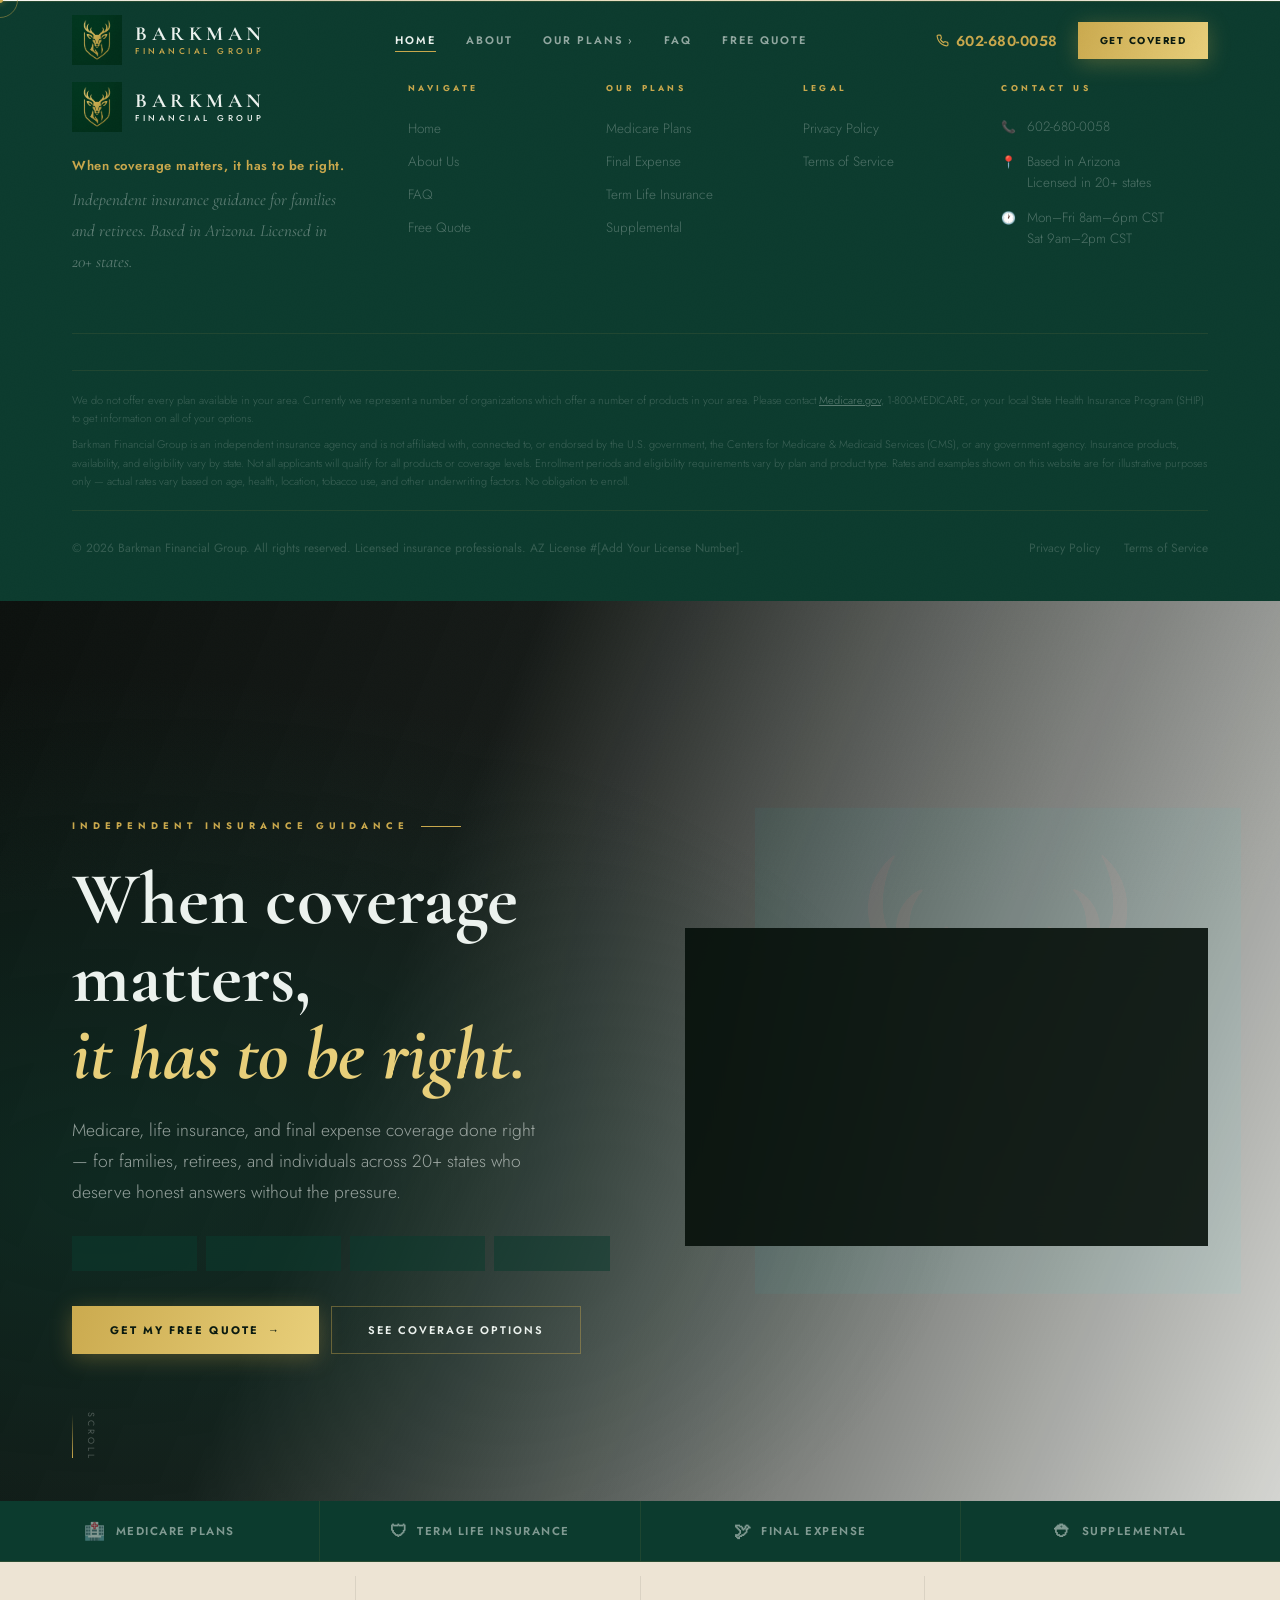
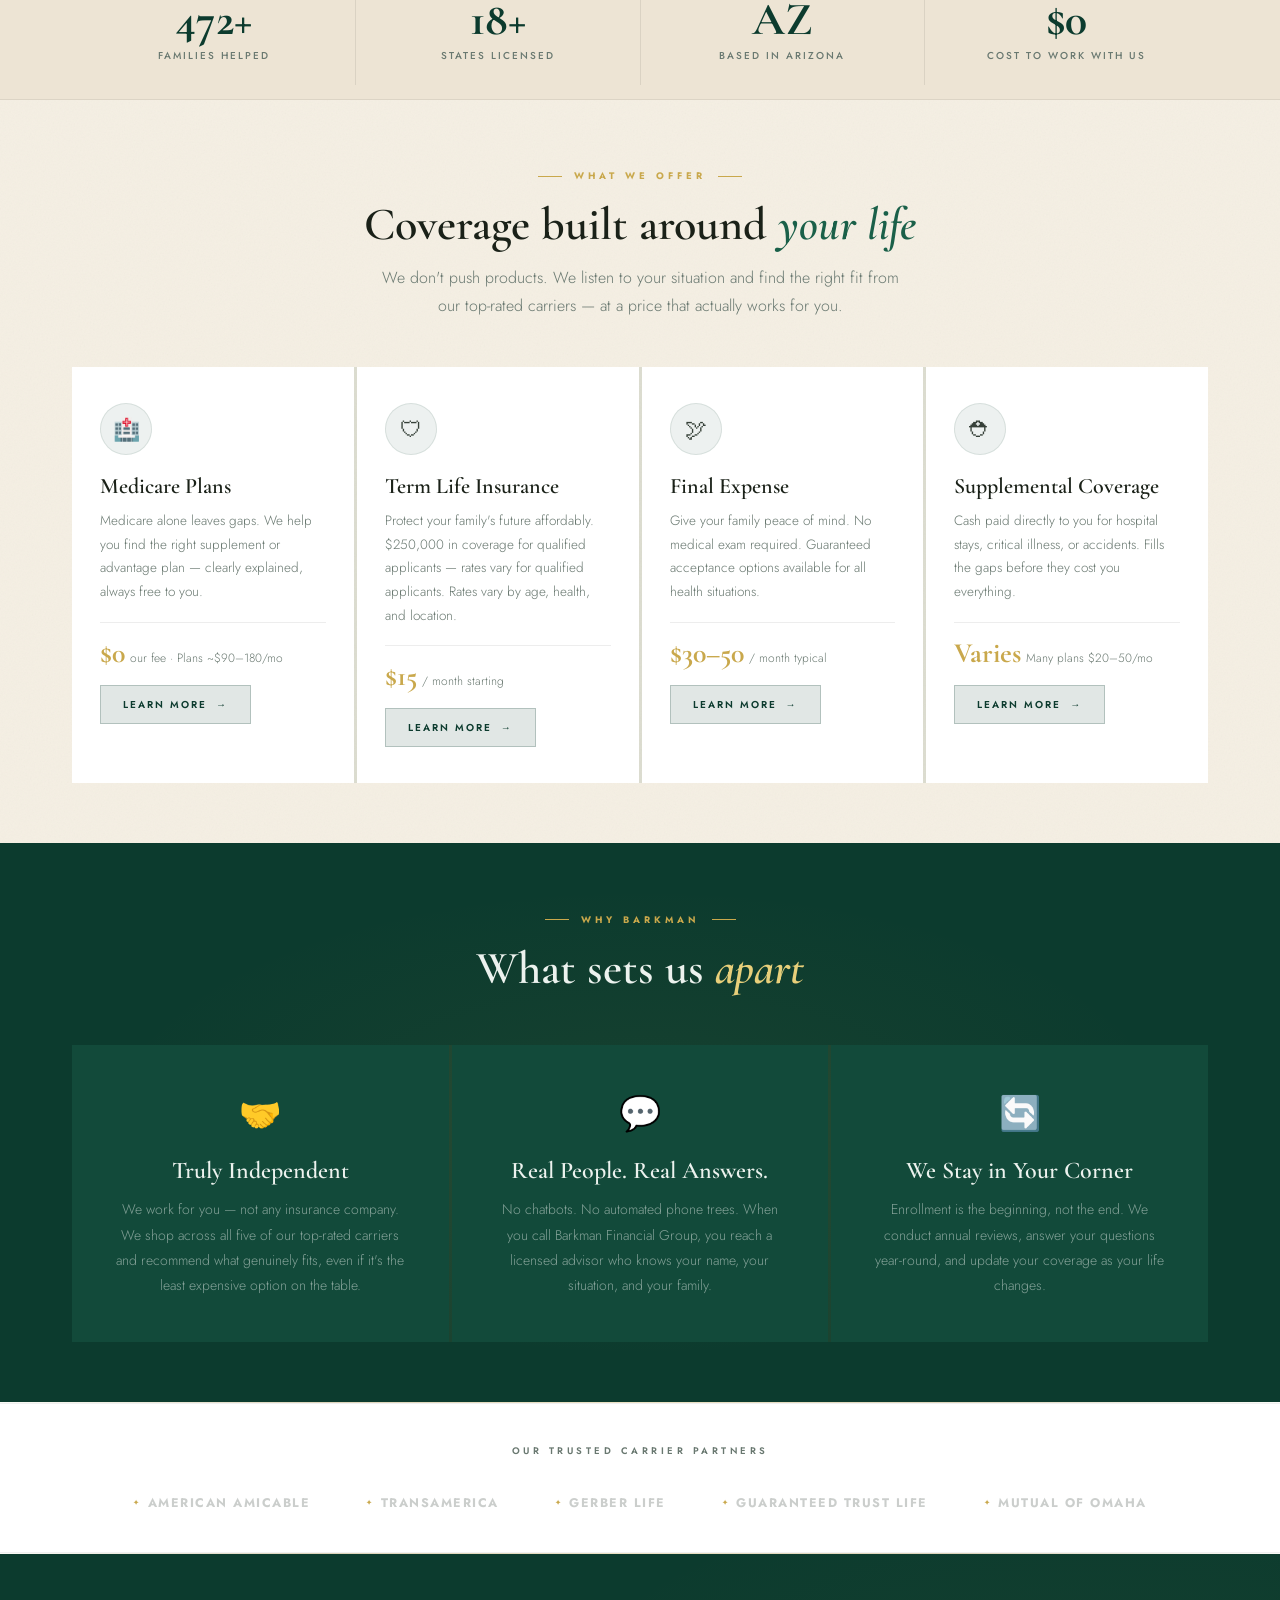
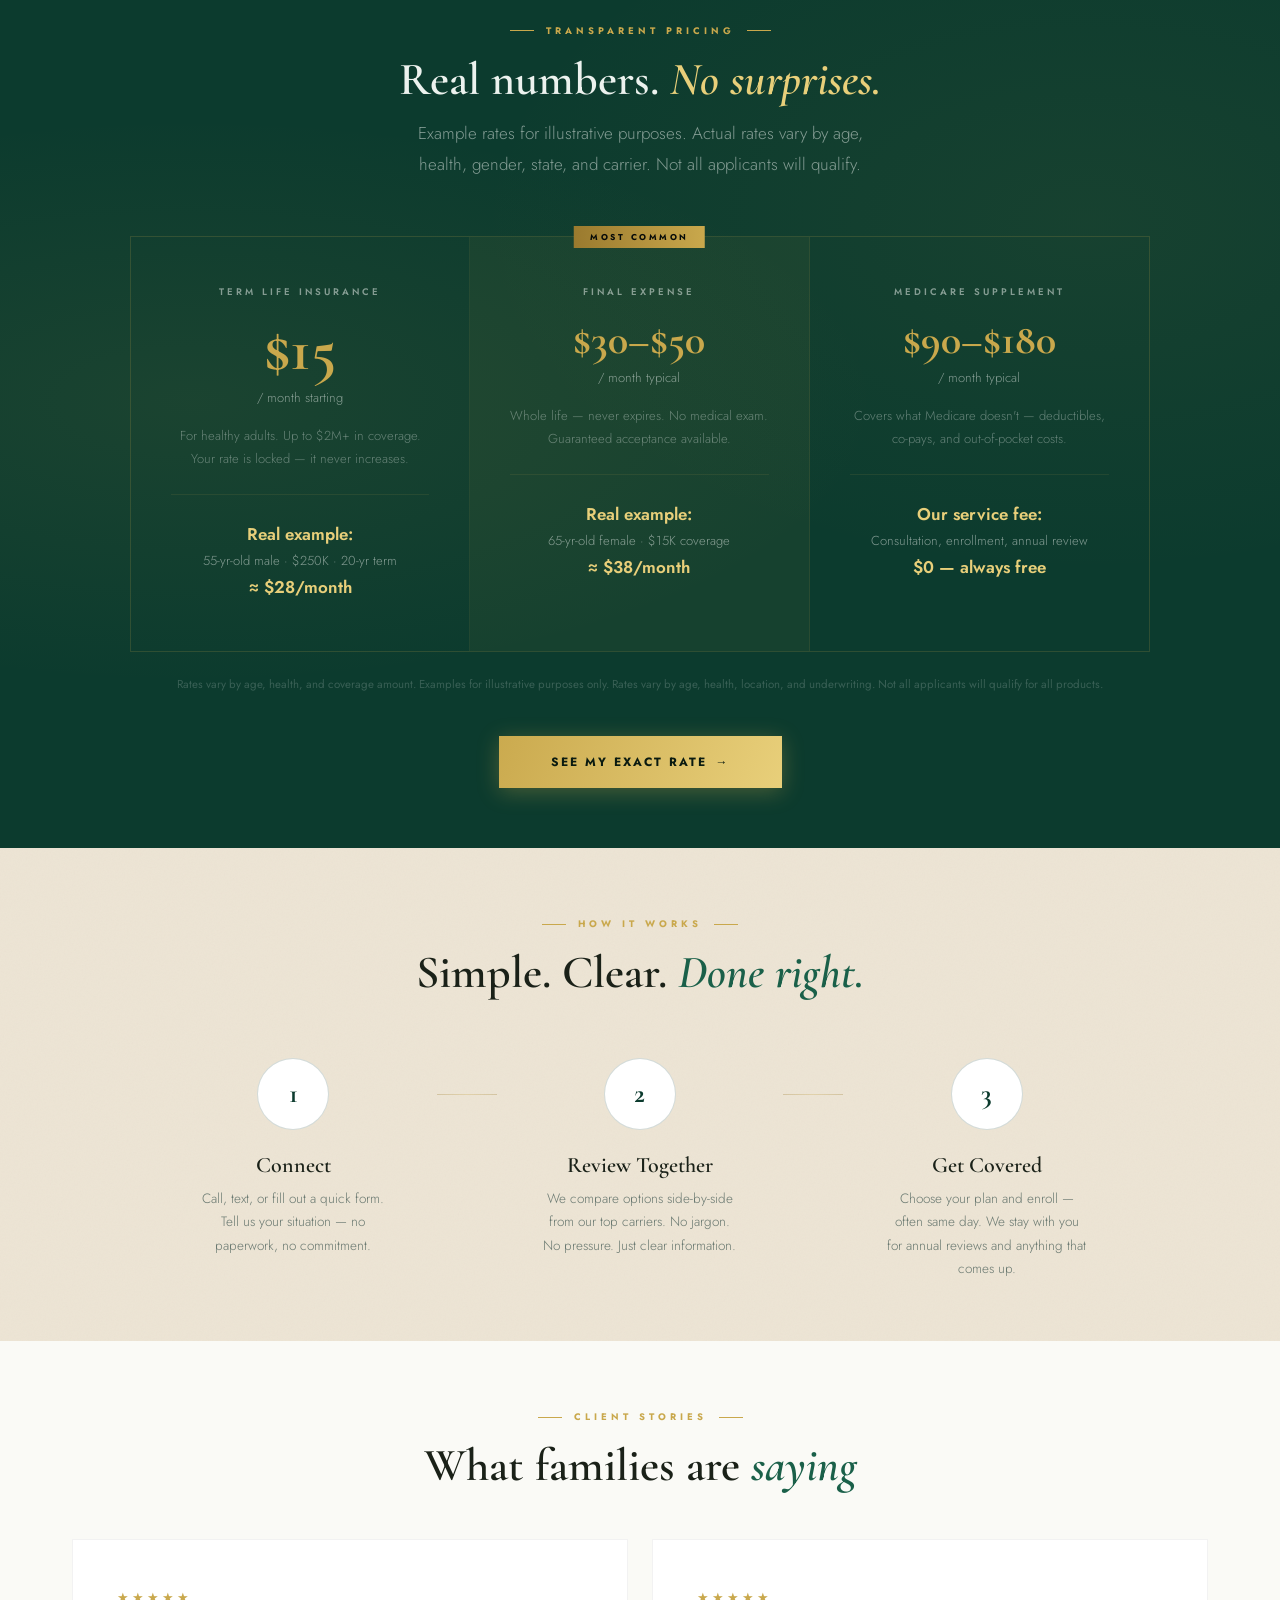
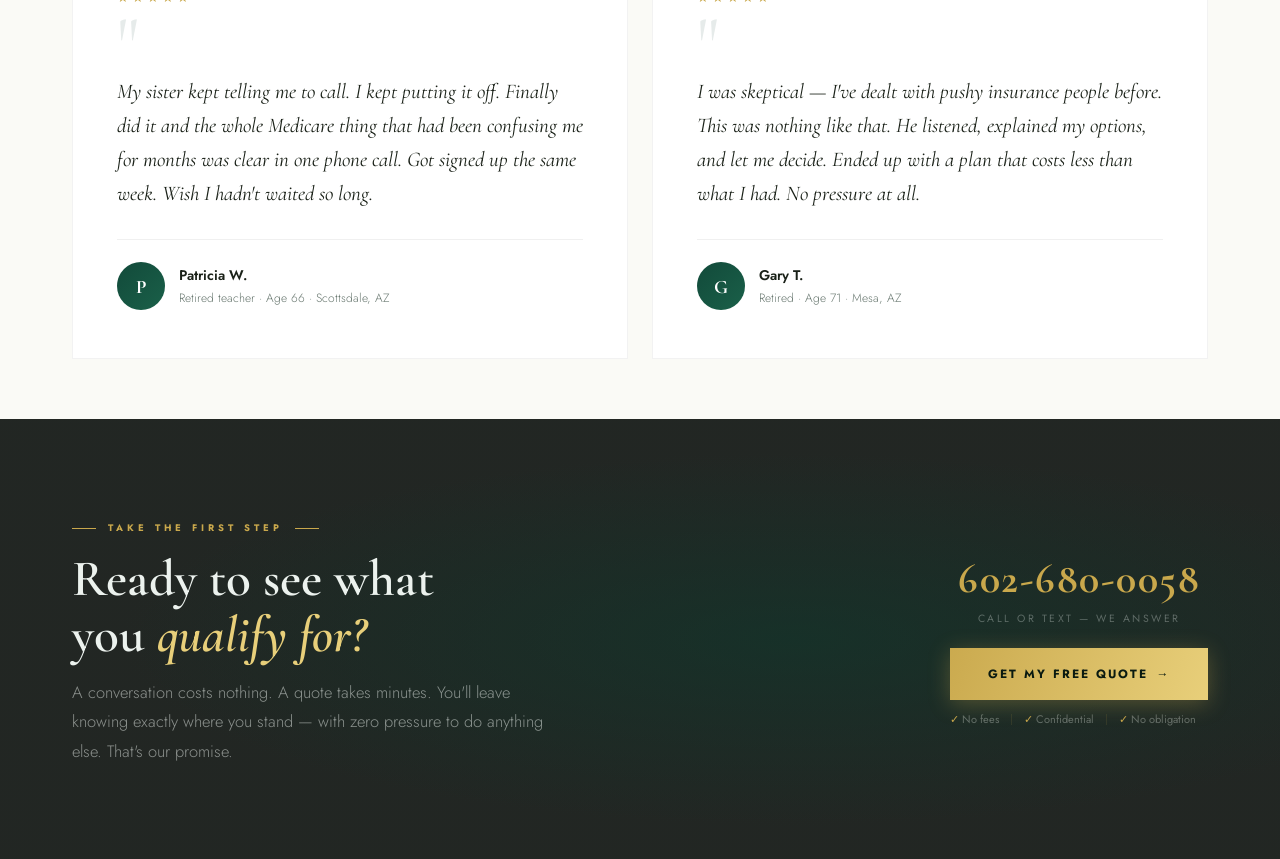
==== commit 2157031e: "Add files via upload" ====
--- a/index.html
+++ b/index.html
@@ -5,6 +5,20 @@
 <meta name="viewport" content="width=device-width, initial-scale=1.0">
 <title>Barkman Financial Group — When Coverage Matters, It Has to Be Right</title>
 <meta name="description" content="Independent Medicare, life insurance, and final expense guidance across 20+ states. Licensed advisors. No fees. Call 602-680-0058.">
+<!-- ════════════════════════════════════════════
+     GOOGLE ANALYTICS — Add before launch:
+     1. Go to analytics.google.com
+     2. Create a property for barkmanfinancialgroup.com
+     3. Get your Measurement ID (G-XXXXXXXXXX)
+     4. Replace G-XXXXXXXXXX below with your real ID
+     ════════════════════════════════════════════ -->
+<!-- <script async src="https://www.googletagmanager.com/gtag/js?id=G-XXXXXXXXXX"></script>
+<script>
+  window.dataLayer = window.dataLayer || [];
+  function gtag(){dataLayer.push(arguments);}
+  gtag('js', new Date());
+  gtag('config', 'G-XXXXXXXXXX');
+</script> -->
 <link rel="icon" type="image/png" href="BFG_LOGO.png">
 <link rel="stylesheet" href="css/shared.css">
 <link rel="stylesheet" href="css/home.css">
@@ -74,11 +88,11 @@
 <!-- ═══ STATS ═══ -->
 <div class="stats">
   <div class="stats-in">
-    <div class="stat r"><span class="stat-n" data-count="500" data-suffix="+">500+</span><span class="stat-l">Families Protected</span></div>
+    <div class="stat r"><span class="stat-n" data-count="500" data-suffix="+">500+</span><span class="stat-l">Families Helped</span></div>
     <div class="stat-sep"></div>
-    <div class="stat r d2"><span class="stat-n" data-count="20" data-suffix="+">20+</span><span class="stat-l">States Served</span></div>
+    <div class="stat r d2"><span class="stat-n" data-count="20" data-suffix="+">20+</span><span class="stat-l">States Licensed</span></div>
     <div class="stat-sep"></div>
-    <div class="stat r d3"><span class="stat-n" data-count="12" data-suffix="+">12+</span><span class="stat-l">A-Rated Carriers</span></div>
+    <div class="stat r d3"><span class="stat-n">AZ</span><span class="stat-l">Based in Arizona</span></div>
     <div class="stat-sep"></div>
     <div class="stat r d4"><span class="stat-n" data-count="0" data-prefix="$">$0</span><span class="stat-l">Cost to Work With Us</span></div>
   </div>
@@ -103,7 +117,7 @@
       <div class="cov-card tilt r d2">
         <div class="cov-ico">🛡</div>
         <h3 class="cov-title">Term Life Insurance</h3>
-        <p class="cov-body">Protect your family's future affordably. $250,000 in coverage for as little as $28/month. Often approved same day.</p>
+        <p class="cov-body">Protect your family's future affordably. $250,000 in coverage for qualified applicants — rates vary for qualified applicants. Rates vary by age, health, and location.</p>
         <div class="cov-price"><span class="cov-pn">$15</span><span class="cov-pl">/ month starting</span></div>
         <a href="coverage.html#life" class="btn btn-forest btn-arrow" style="font-size:10px;padding:11px 22px;">Learn More <span class="arr">→</span></a>
       </div>
@@ -174,7 +188,7 @@
     <div class="pricing-hd">
       <div class="lbl">Transparent Pricing</div>
       <h2 class="h2 lt r">Real numbers. <em>No surprises.</em></h2>
-      <p class="body lt r d2" style="margin:14px auto 0;text-align:center;max-width:480px;">Here's what coverage actually costs — not a range so wide it's meaningless.</p>
+      <p class="body lt r d2" style="margin:14px auto 0;text-align:center;max-width:480px;">Example rates for illustrative purposes. Actual rates vary by age, health, gender, state, and carrier. Not all applicants will qualify.</p>
     </div>
     <div class="pricing-grid r">
       <div class="p-col">
@@ -199,7 +213,7 @@
         <div class="p-eg"><strong>Our service fee:</strong><br>Consultation, enrollment, annual review<br><strong>$0 — always free</strong></div>
       </div>
     </div>
-    <p class="pricing-disc">Rates vary by age, health, and coverage amount. Get a free quote to see your exact number.</p>
+    <p class="pricing-disc">Rates vary by age, health, and coverage amount. Examples for illustrative purposes only. Rates vary by age, health, location, and underwriting. Not all applicants will qualify for all products.</p>
     <div class="pricing-cta r">
       <a href="contact.html" class="btn btn-gold btn-arrow" style="padding:17px 52px;font-size:12px;">See My Exact Rate <span class="arr">→</span></a>
     </div>
@@ -246,24 +260,24 @@
       <div class="test-card tilt r">
         <span class="t-stars">★★★★★</span>
         <span class="t-quote">"</span>
-        <p class="t-text">I had no idea my Medicare plan was leaving me exposed until I spoke with Barkman. They walked me through everything, found me a better plan, and saved me money. I wish I'd called sooner.</p>
+        <p class="t-text">My sister kept telling me to call. I kept putting it off. Finally did it and the whole Medicare thing that had been confusing me for months was clear in one phone call. Got signed up the same week. Wish I hadn't waited so long.</p>
         <div class="t-auth">
-          <div class="t-av">M</div>
+          <div class="t-av">P</div>
           <div>
-            <span class="t-name">Margaret L.</span>
-            <span class="t-det">Retired nurse · Age 69 · Texas</span>
+            <span class="t-name">Patricia W.</span>
+            <span class="t-det">Retired teacher · Age 66 · Scottsdale, AZ</span>
           </div>
         </div>
       </div>
       <div class="test-card tilt r d3">
         <span class="t-stars">★★★★★</span>
         <span class="t-quote">"</span>
-        <p class="t-text">I expected a sales pitch. What I got was an honest conversation. They told me exactly what I needed, what I didn't, and helped me get covered in two days. That kind of integrity is rare.</p>
+        <p class="t-text">I was skeptical — I've dealt with pushy insurance people before. This was nothing like that. He listened, explained my options, and let me decide. Ended up with a plan that costs less than what I had. No pressure at all.</p>
         <div class="t-auth">
-          <div class="t-av">R</div>
+          <div class="t-av">G</div>
           <div>
-            <span class="t-name">Robert D.</span>
-            <span class="t-det">Small business owner · Age 58 · Arizona</span>
+            <span class="t-name">Gary T.</span>
+            <span class="t-det">Retired · Age 71 · Mesa, AZ</span>
           </div>
         </div>
       </div>
--- a/css/shared.css
+++ b/css/shared.css
@@ -464,3 +464,87 @@
   .ft-top { grid-template-columns: 1fr 1fr; gap: 28px; }
   .ft-bot { flex-direction: column; align-items: flex-start; }
 }
+
+/* ═══════════════════════════════════════════════
+   v6 ADDITIONS — Compliance footer, bug fixes,
+   dropdown always-closed on init
+═══════════════════════════════════════════════ */
+
+/* DROPDOWN — never open on init, no CSS hover states */
+.nav-dd { visibility: hidden; opacity: 0; pointer-events: none; }
+.nav-dd.open { visibility: visible; opacity: 1; pointer-events: all; }
+
+/* COMPLIANCE FOOTER */
+.ft-compliance {
+  border-top: 1px solid rgba(201,168,76,0.1);
+  border-bottom: 1px solid rgba(201,168,76,0.1);
+  padding: 20px 0; margin-bottom: 28px;
+}
+.ft-compliance p {
+  font-size: 11px; color: rgba(236,242,238,0.22);
+  font-weight: 300; line-height: 1.65; margin-bottom: 8px;
+}
+.ft-compliance p:last-child { margin-bottom: 0; }
+
+/* SOCIAL BUTTONS — removed from layout, keeping style for if needed */
+.ft-soc { display: none; }
+
+/* CURSOR — hide on touch devices via CSS too */
+@media (hover: none) {
+  .cur-d, .cur-r { display: none !important; }
+  body { cursor: auto !important; }
+}
+
+/* Section padding — reduced 30% globally */
+:root { --sp: 72px; }
+
+/* ═══════════════════════════════════════════════════
+   v7 CRITICAL FIXES
+═══════════════════════════════════════════════════ */
+
+/* Fix double logo: footer logo only shows after page content ends,
+   never bleeds through transparent hero nav */
+#site-footer .nav-logo .logo-name,
+#site-footer .nav-logo .logo-sub {
+  color: var(--text-light);
+}
+
+/* Fix dropdown — clean state machine */
+.nav-dd {
+  visibility: hidden !important;
+  opacity: 0 !important;
+  pointer-events: none !important;
+  transform: translateX(-50%) translateY(10px) !important;
+  transition: opacity .25s var(--ease), transform .25s var(--ease), visibility 0s linear .25s !important;
+}
+.nav-dd.open {
+  visibility: visible !important;
+  opacity: 1 !important;
+  pointer-events: all !important;
+  transform: translateX(-50%) translateY(0) !important;
+  transition: opacity .25s var(--ease), transform .25s var(--ease) !important;
+}
+
+/* Ensure nav is always above page content including footer */
+#nav { z-index: 1000; }
+#site-footer { position: relative; z-index: 1; }
+
+/* Compliance footer link */
+.ft-compliance a { color: rgba(236,242,238,0.35); text-decoration: underline; }
+.ft-compliance a:hover { color: var(--gold-lt); }
+
+/* Remove cursor:none on touch devices — belt AND suspenders */
+@media (pointer: coarse), (hover: none) {
+  body, a, button { cursor: auto !important; }
+  .cur-d, .cur-r { display: none !important; }
+}
+
+/* Reduce section padding globally — home was too long */
+.cov { padding: 60px var(--pad) !important; }
+.why { padding: 60px var(--pad) !important; }
+.pricing { padding: 60px var(--pad) !important; }
+.process { padding: 60px var(--pad) !important; }
+.tests { padding: 60px var(--pad) !important; }
+.stats { padding: 0 !important; }
+.carriers { padding: 40px var(--pad) !important; }
+.ft-soc { display: none; }
--- a/css/home.css
+++ b/css/home.css
@@ -52,7 +52,7 @@
 .hero-in {
   position: relative; z-index: 2;
   max-width: var(--max); margin: 0 auto; width: 100%;
-  padding: calc(var(--nav-h) + 72px) var(--pad) 88px;
+  padding: calc(var(--nav-h) + 56px) var(--pad) 64px;
   display: grid; grid-template-columns: 1.05fr 1fr;
   gap: 64px; align-items: center;
 }
@@ -194,7 +194,7 @@
 .stat-sep { width:1px; background:rgba(0,0,0,0.08); margin:14px 0; }
 
 /* ── COVERAGE — 4 compact cards ── */
-.cov { padding: 72px var(--pad); }
+.cov { padding: 56px var(--pad); }
 .cov.tex {}
 .cov-in { max-width: var(--max); margin: 0 auto; }
 .cov-hd { text-align:center; margin-bottom:48px; }
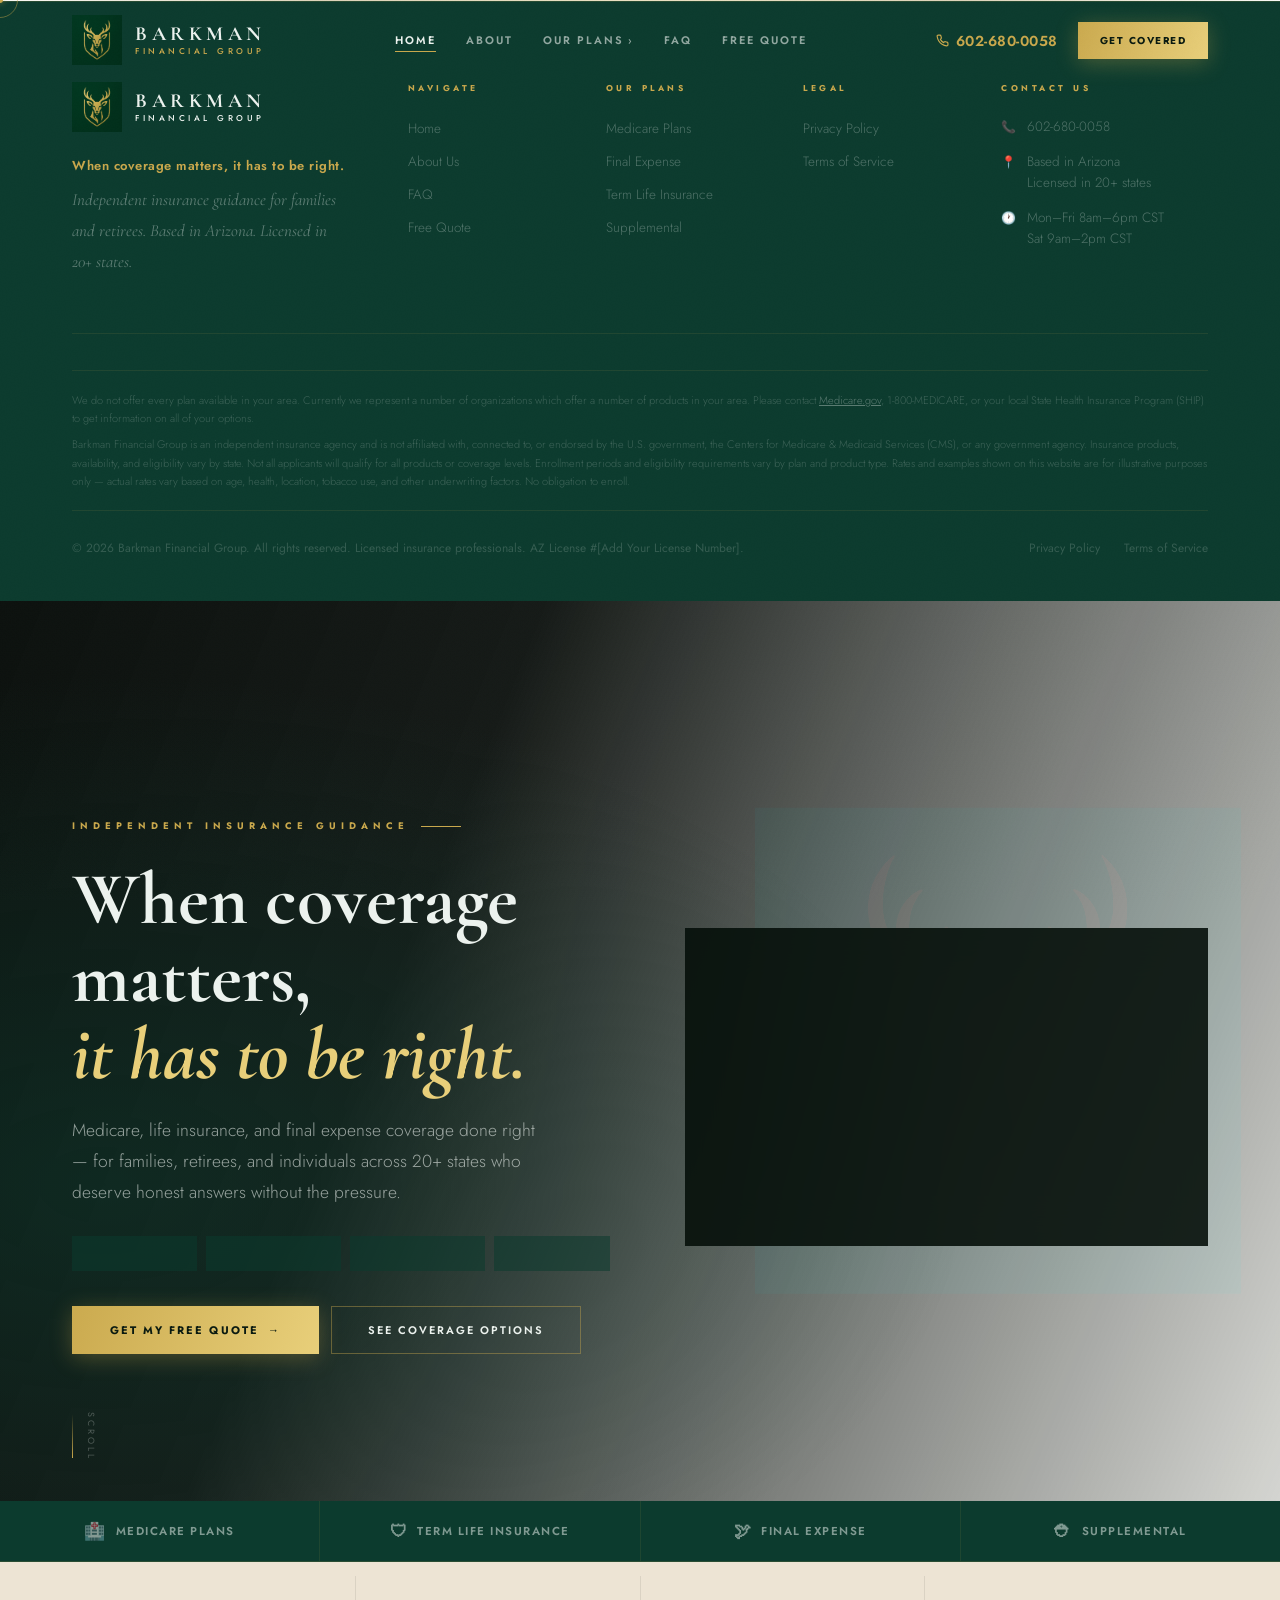
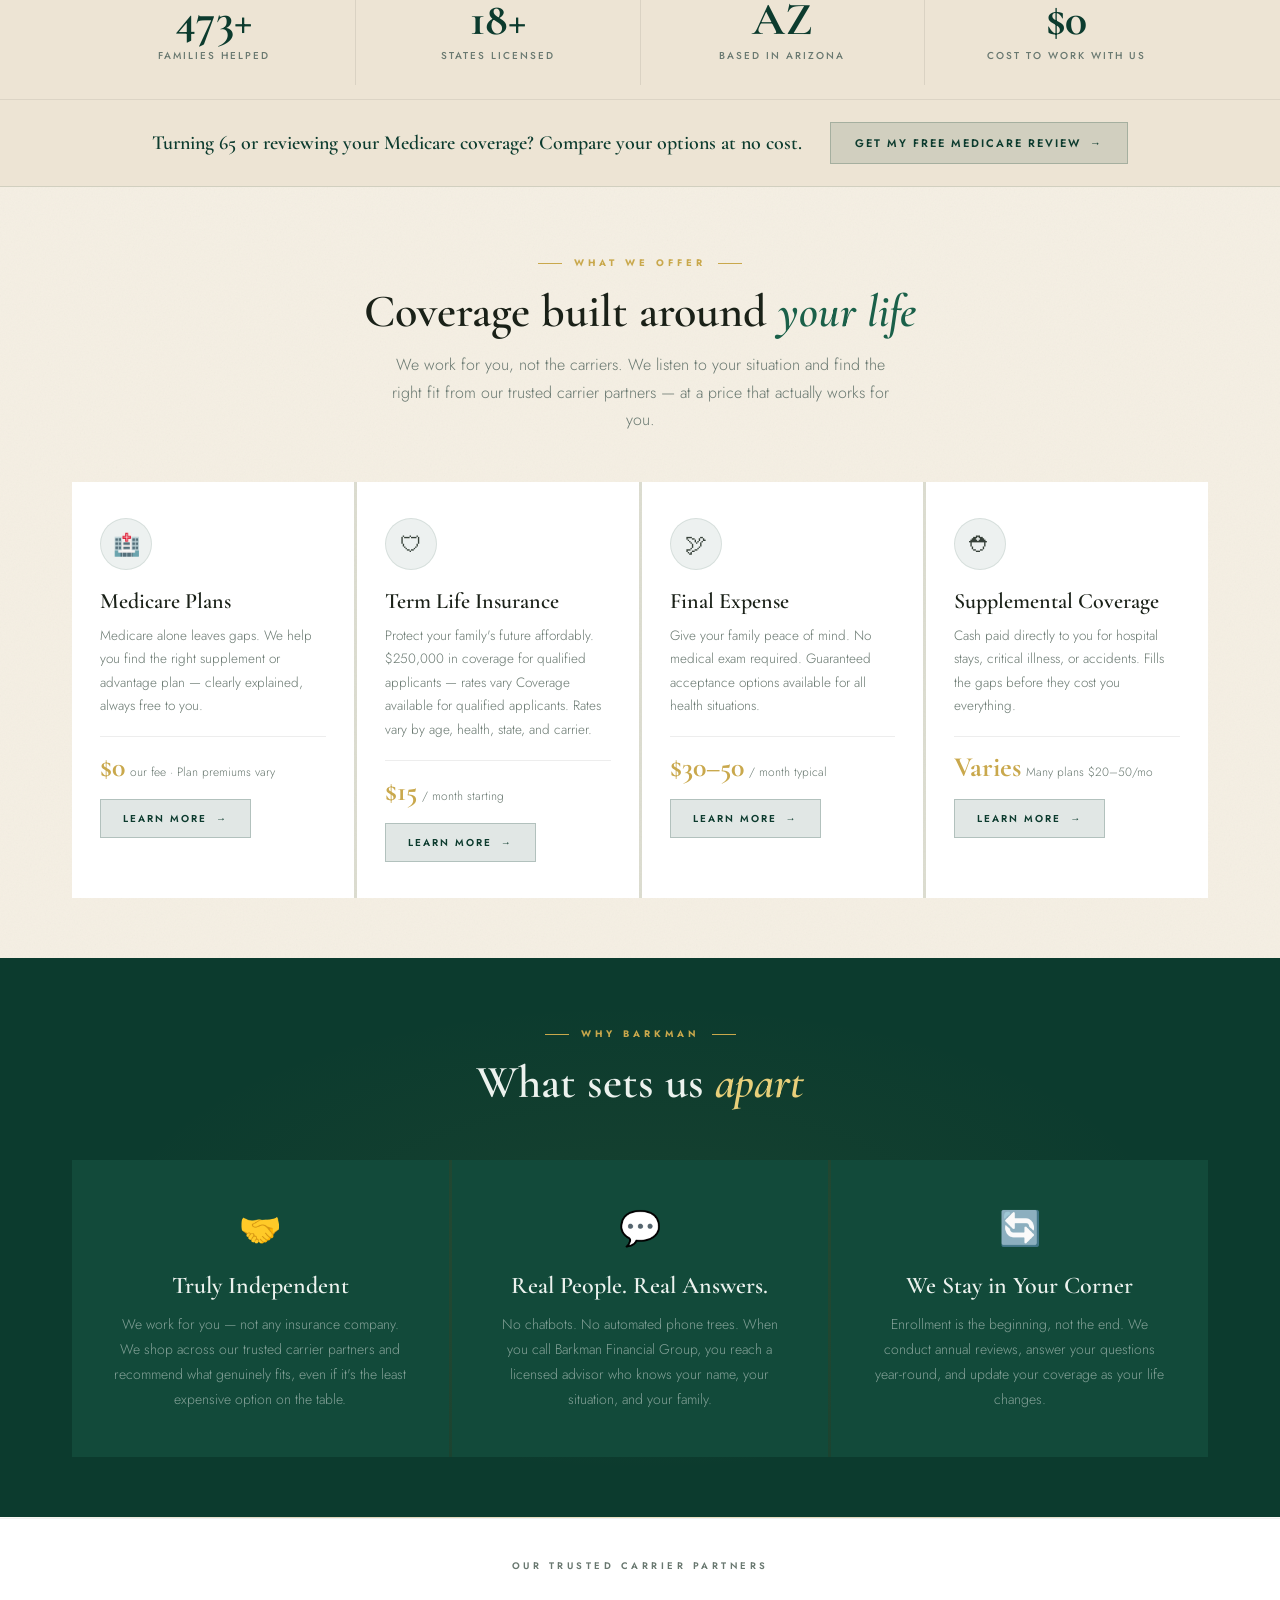
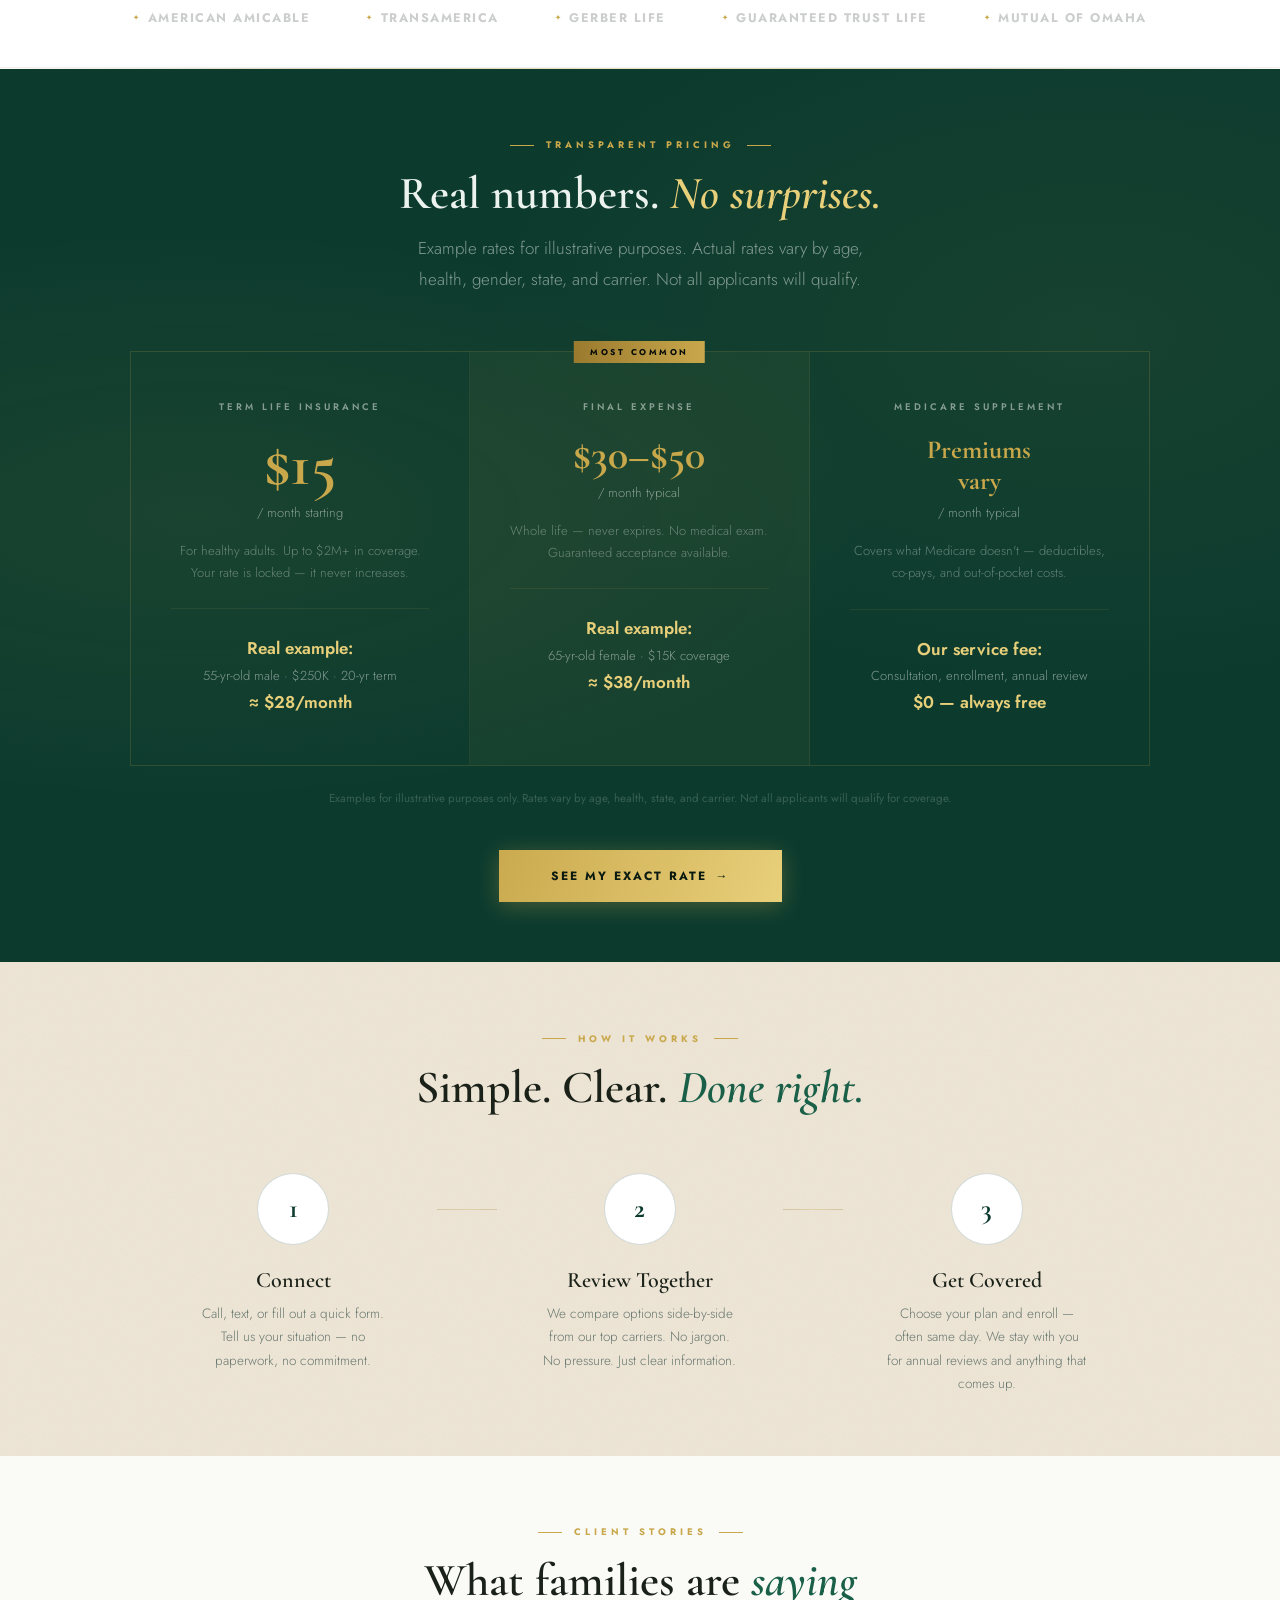
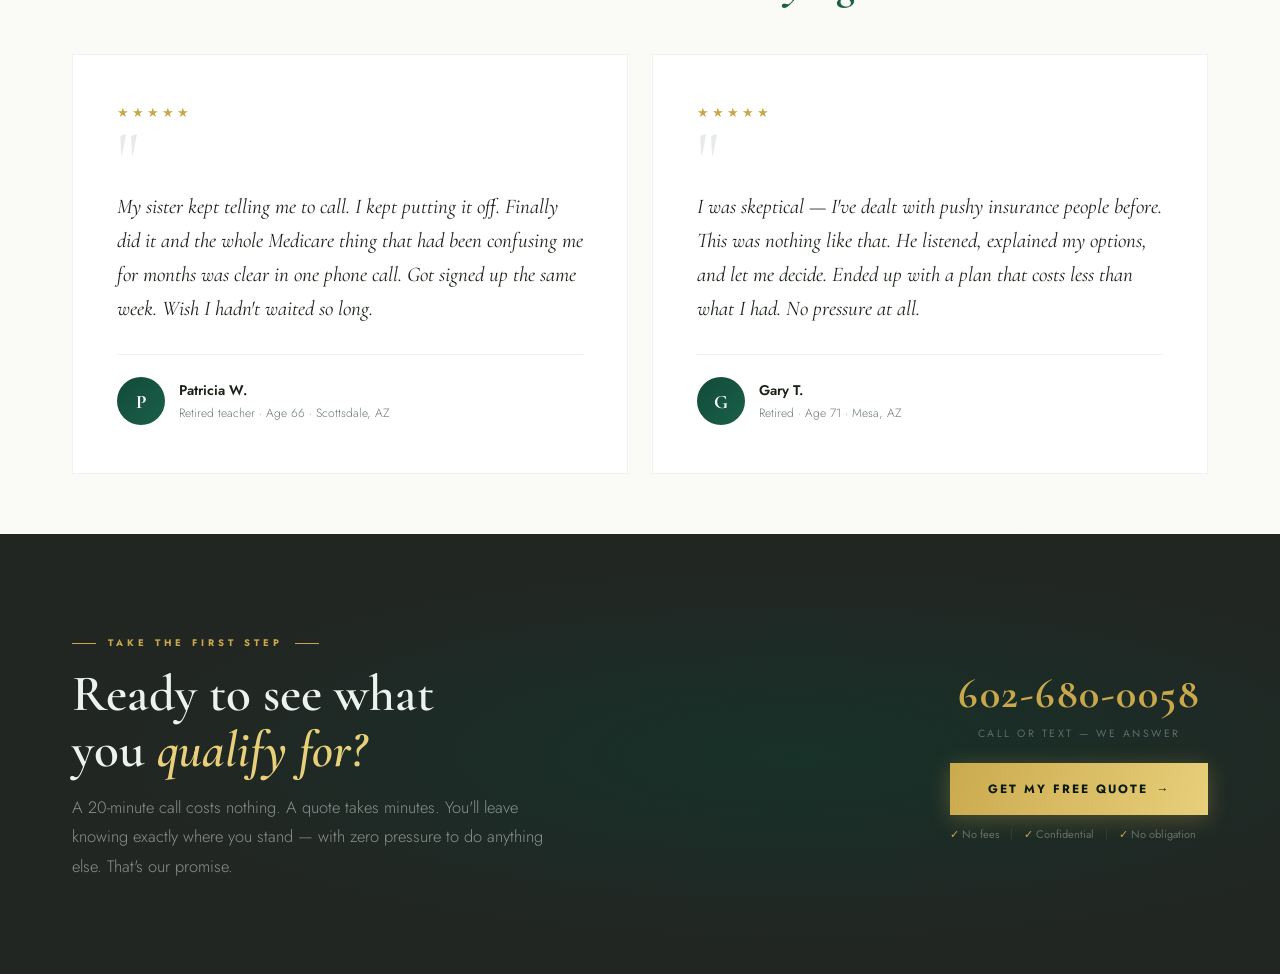
==== commit 0d5390a2: "Add files via upload" ====
--- a/index.html
+++ b/index.html
@@ -98,26 +98,35 @@
   </div>
 </div>
 
+
+<!-- MEDICARE DIRECT CTA STRIP -->
+<div style="background:var(--cream-mid);border-bottom:1px solid rgba(12,59,46,0.12);padding:22px var(--pad);text-align:center;">
+  <div style="max-width:var(--max);margin:0 auto;display:flex;align-items:center;justify-content:center;gap:28px;flex-wrap:wrap;">
+    <p style="font-family:'Cormorant Garamond',serif;font-size:20px;color:var(--forest);font-weight:600;">Turning 65 or reviewing your Medicare coverage? Compare your options at no cost.</p>
+    <a href="medicare.html" class="btn btn-forest btn-arrow" style="font-size:11px;padding:12px 24px;flex-shrink:0;">Get My Free Medicare Review <span class="arr">→</span></a>
+  </div>
+</div>
+
 <!-- ═══ COVERAGE CARDS ═══ -->
 <section class="cov tex">
   <div class="cov-in">
     <div class="cov-hd r">
       <div class="lbl">What We Offer</div>
       <h2 class="h2">Coverage built around <em>your life</em></h2>
-      <p>We don't push products. We listen to your situation and find the right fit from our top-rated carriers — at a price that actually works for you.</p>
+      <p>We work for you, not the carriers. We listen to your situation and find the right fit from our trusted carrier partners — at a price that actually works for you.</p>
     </div>
     <div class="cov-grid">
       <div class="cov-card tilt r">
         <div class="cov-ico">🏥</div>
         <h3 class="cov-title">Medicare Plans</h3>
         <p class="cov-body">Medicare alone leaves gaps. We help you find the right supplement or advantage plan — clearly explained, always free to you.</p>
-        <div class="cov-price"><span class="cov-pn">$0</span><span class="cov-pl">our fee · Plans ~$90–180/mo</span></div>
+        <div class="cov-price"><span class="cov-pn">$0</span><span class="cov-pl">our fee · Plan premiums vary</span></div>
         <a href="coverage.html#medicare" class="btn btn-forest btn-arrow" style="font-size:10px;padding:11px 22px;">Learn More <span class="arr">→</span></a>
       </div>
       <div class="cov-card tilt r d2">
         <div class="cov-ico">🛡</div>
         <h3 class="cov-title">Term Life Insurance</h3>
-        <p class="cov-body">Protect your family's future affordably. $250,000 in coverage for qualified applicants — rates vary for qualified applicants. Rates vary by age, health, and location.</p>
+        <p class="cov-body">Protect your family's future affordably. $250,000 in coverage for qualified applicants — rates vary Coverage available for qualified applicants. Rates vary by age, health, state, and carrier.</p>
         <div class="cov-price"><span class="cov-pn">$15</span><span class="cov-pl">/ month starting</span></div>
         <a href="coverage.html#life" class="btn btn-forest btn-arrow" style="font-size:10px;padding:11px 22px;">Learn More <span class="arr">→</span></a>
       </div>
@@ -150,7 +159,7 @@
       <div class="why-card r">
         <span class="why-icon">🤝</span>
         <h3 class="why-title">Truly Independent</h3>
-        <p class="why-body">We work for you — not any insurance company. We shop across all five of our top-rated carriers and recommend what genuinely fits, even if it's the least expensive option on the table.</p>
+        <p class="why-body">We work for you — not any insurance company. We shop across our trusted carrier partners and recommend what genuinely fits, even if it's the least expensive option on the table.</p>
       </div>
       <div class="why-card r d2">
         <span class="why-icon">💬</span>
@@ -207,13 +216,13 @@
       </div>
       <div class="p-col">
         <div class="p-lbl">Medicare Supplement</div>
-        <div class="p-fig sm">$90–$180</div>
+        <div class="p-fig sm" style="font-size:26px;line-height:1.2;">Premiums<br>vary</div>
         <div class="p-mo">/ month typical</div>
         <div class="p-desc">Covers what Medicare doesn't — deductibles, co-pays, and out-of-pocket costs.</div>
         <div class="p-eg"><strong>Our service fee:</strong><br>Consultation, enrollment, annual review<br><strong>$0 — always free</strong></div>
       </div>
     </div>
-    <p class="pricing-disc">Rates vary by age, health, and coverage amount. Examples for illustrative purposes only. Rates vary by age, health, location, and underwriting. Not all applicants will qualify for all products.</p>
+    <p class="pricing-disc">Examples for illustrative purposes only. Rates vary by age, health, state, and carrier. Not all applicants will qualify for coverage.</p>
     <div class="pricing-cta r">
       <a href="contact.html" class="btn btn-gold btn-arrow" style="padding:17px 52px;font-size:12px;">See My Exact Rate <span class="arr">→</span></a>
     </div>
@@ -292,7 +301,7 @@
     <div class="cta-lft r lft">
       <div class="lbl">Take the First Step</div>
       <h2>Ready to see what<br>you <em>qualify for?</em></h2>
-      <p>A conversation costs nothing. A quote takes minutes. You'll leave knowing exactly where you stand — with zero pressure to do anything else. That's our promise.</p>
+      <p>A 20-minute call costs nothing. A quote takes minutes. You'll leave knowing exactly where you stand — with zero pressure to do anything else. That's our promise.</p>
     </div>
     <div class="cta-rgt r rgt">
       <a href="tel:6026800058" class="cta-bigph">602-680-0058</a>
--- a/css/shared.css
+++ b/css/shared.css
@@ -185,21 +185,26 @@
 .nlk:hover::after, .nlk.active::after { transform: scaleX(1); }
 .nav-chev { font-size: 10px; transition: transform .28s; display: inline-block; }
 
-/* Dropdown */
+/* ═══════════════════════════════════════════
+   DROPDOWN — Single definitive definition
+   display:none = zero flash, zero conflict
+   Only .open class shows it, set by JS only
+═══════════════════════════════════════════ */
 .nav-dd {
+  display: none;
   position: absolute; top: calc(100% + 8px); left: 50%;
-  transform: translateX(-50%) translateY(8px);
+  transform: translateX(-50%);
   background: rgba(9,43,32,0.99);
   border: 1px solid rgba(201,168,76,0.18);
   border-top: 2px solid var(--gold);
   list-style: none; min-width: 240px; padding: 10px 0;
-  opacity: 0; visibility: hidden; pointer-events: none;
-  transition: opacity .25s var(--ease), transform .25s var(--ease);
-  box-shadow: 0 24px 64px rgba(0,0,0,0.6); z-index: 200;
-}
-.nav-dd.open {
-  opacity: 1; visibility: visible; pointer-events: all;
-  transform: translateX(-50%) translateY(0);
+  box-shadow: 0 24px 64px rgba(0,0,0,0.6); z-index: 9999;
+  animation: ddIn .22s var(--ease) both;
+}
+.nav-dd.open { display: block; }
+@keyframes ddIn {
+  from { opacity: 0; transform: translateX(-50%) translateY(6px); }
+  to   { opacity: 1; transform: translateX(-50%) translateY(0); }
 }
 .nav-dd a {
   display: block; padding: 12px 28px;
@@ -470,9 +475,7 @@
    dropdown always-closed on init
 ═══════════════════════════════════════════════ */
 
-/* DROPDOWN — never open on init, no CSS hover states */
-.nav-dd { visibility: hidden; opacity: 0; pointer-events: none; }
-.nav-dd.open { visibility: visible; opacity: 1; pointer-events: all; }
+/* DROPDOWN — controlled by JS only, see v7 block below */
 
 /* COMPLIANCE FOOTER */
 .ft-compliance {
@@ -509,21 +512,7 @@
   color: var(--text-light);
 }
 
-/* Fix dropdown — clean state machine */
-.nav-dd {
-  visibility: hidden !important;
-  opacity: 0 !important;
-  pointer-events: none !important;
-  transform: translateX(-50%) translateY(10px) !important;
-  transition: opacity .25s var(--ease), transform .25s var(--ease), visibility 0s linear .25s !important;
-}
-.nav-dd.open {
-  visibility: visible !important;
-  opacity: 1 !important;
-  pointer-events: all !important;
-  transform: translateX(-50%) translateY(0) !important;
-  transition: opacity .25s var(--ease), transform .25s var(--ease) !important;
-}
+/* DROPDOWN STATE — definitive block below */
 
 /* Ensure nav is always above page content including footer */
 #nav { z-index: 1000; }
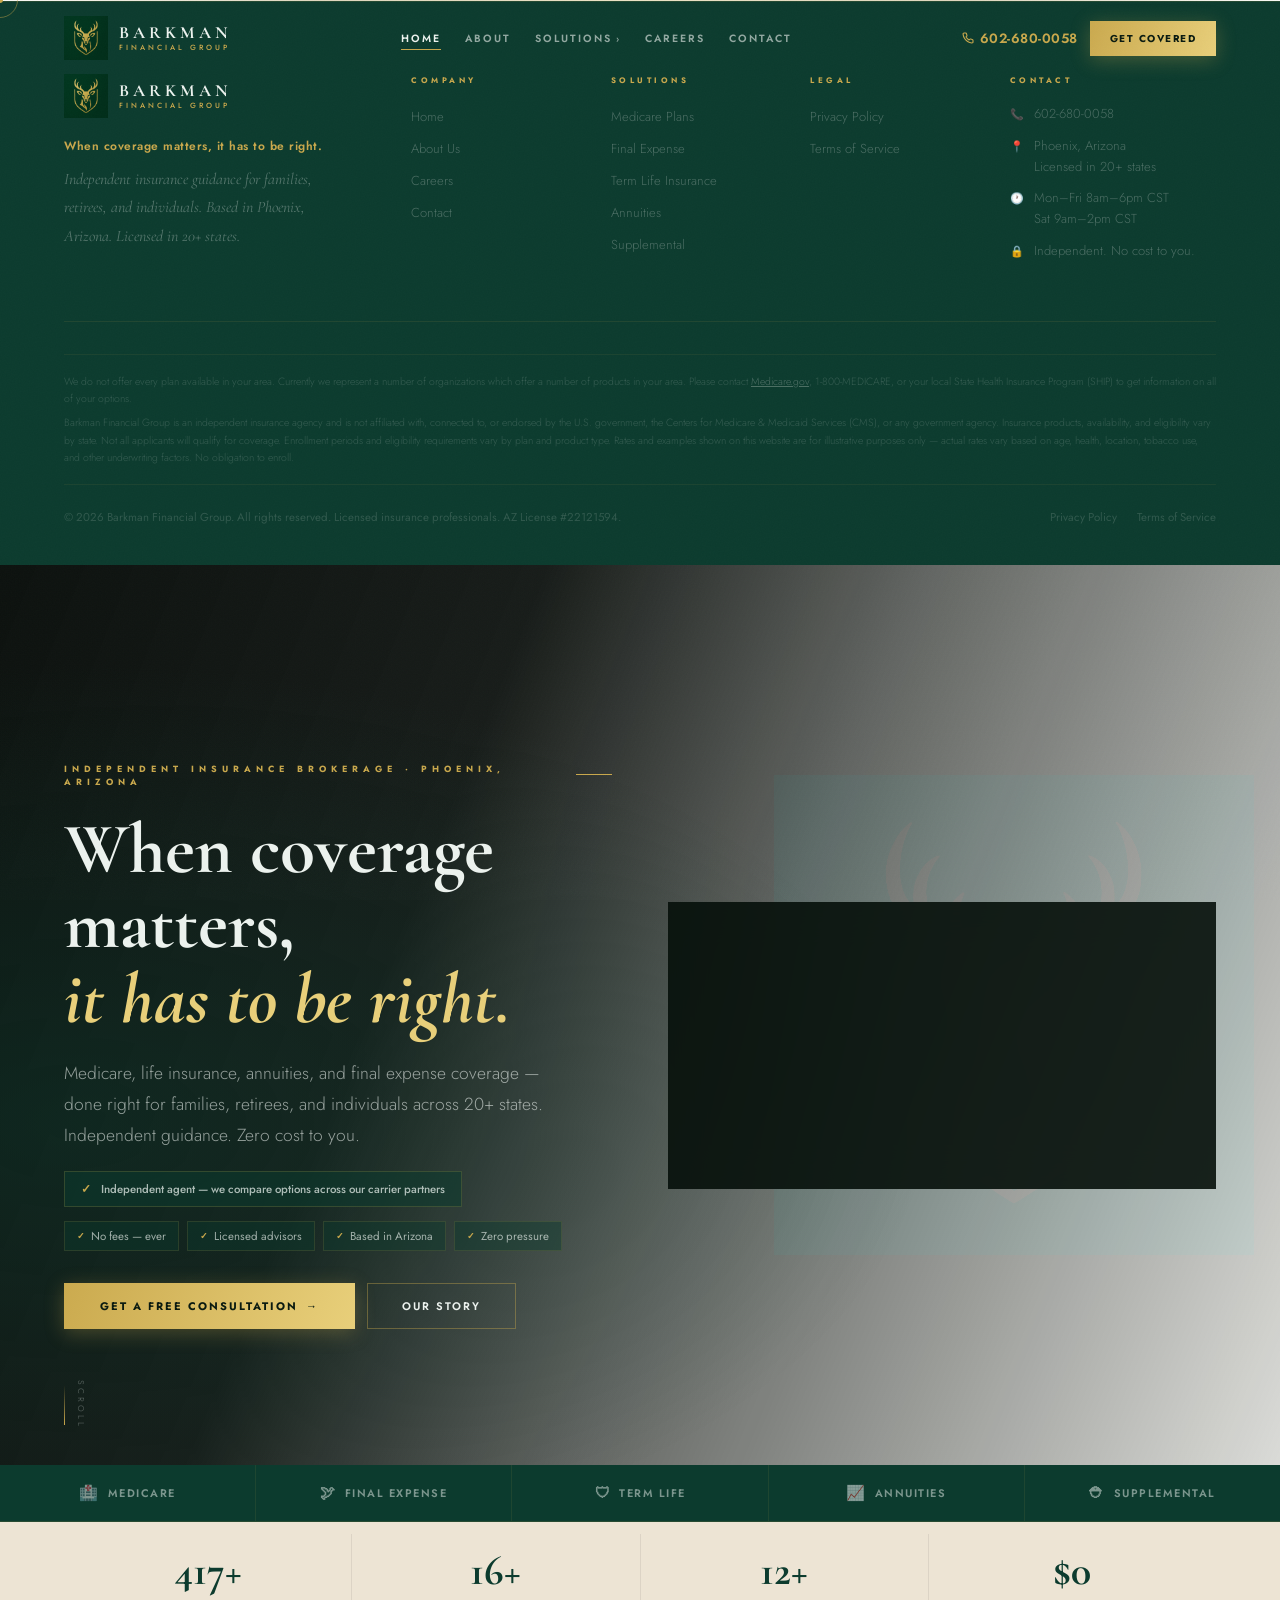
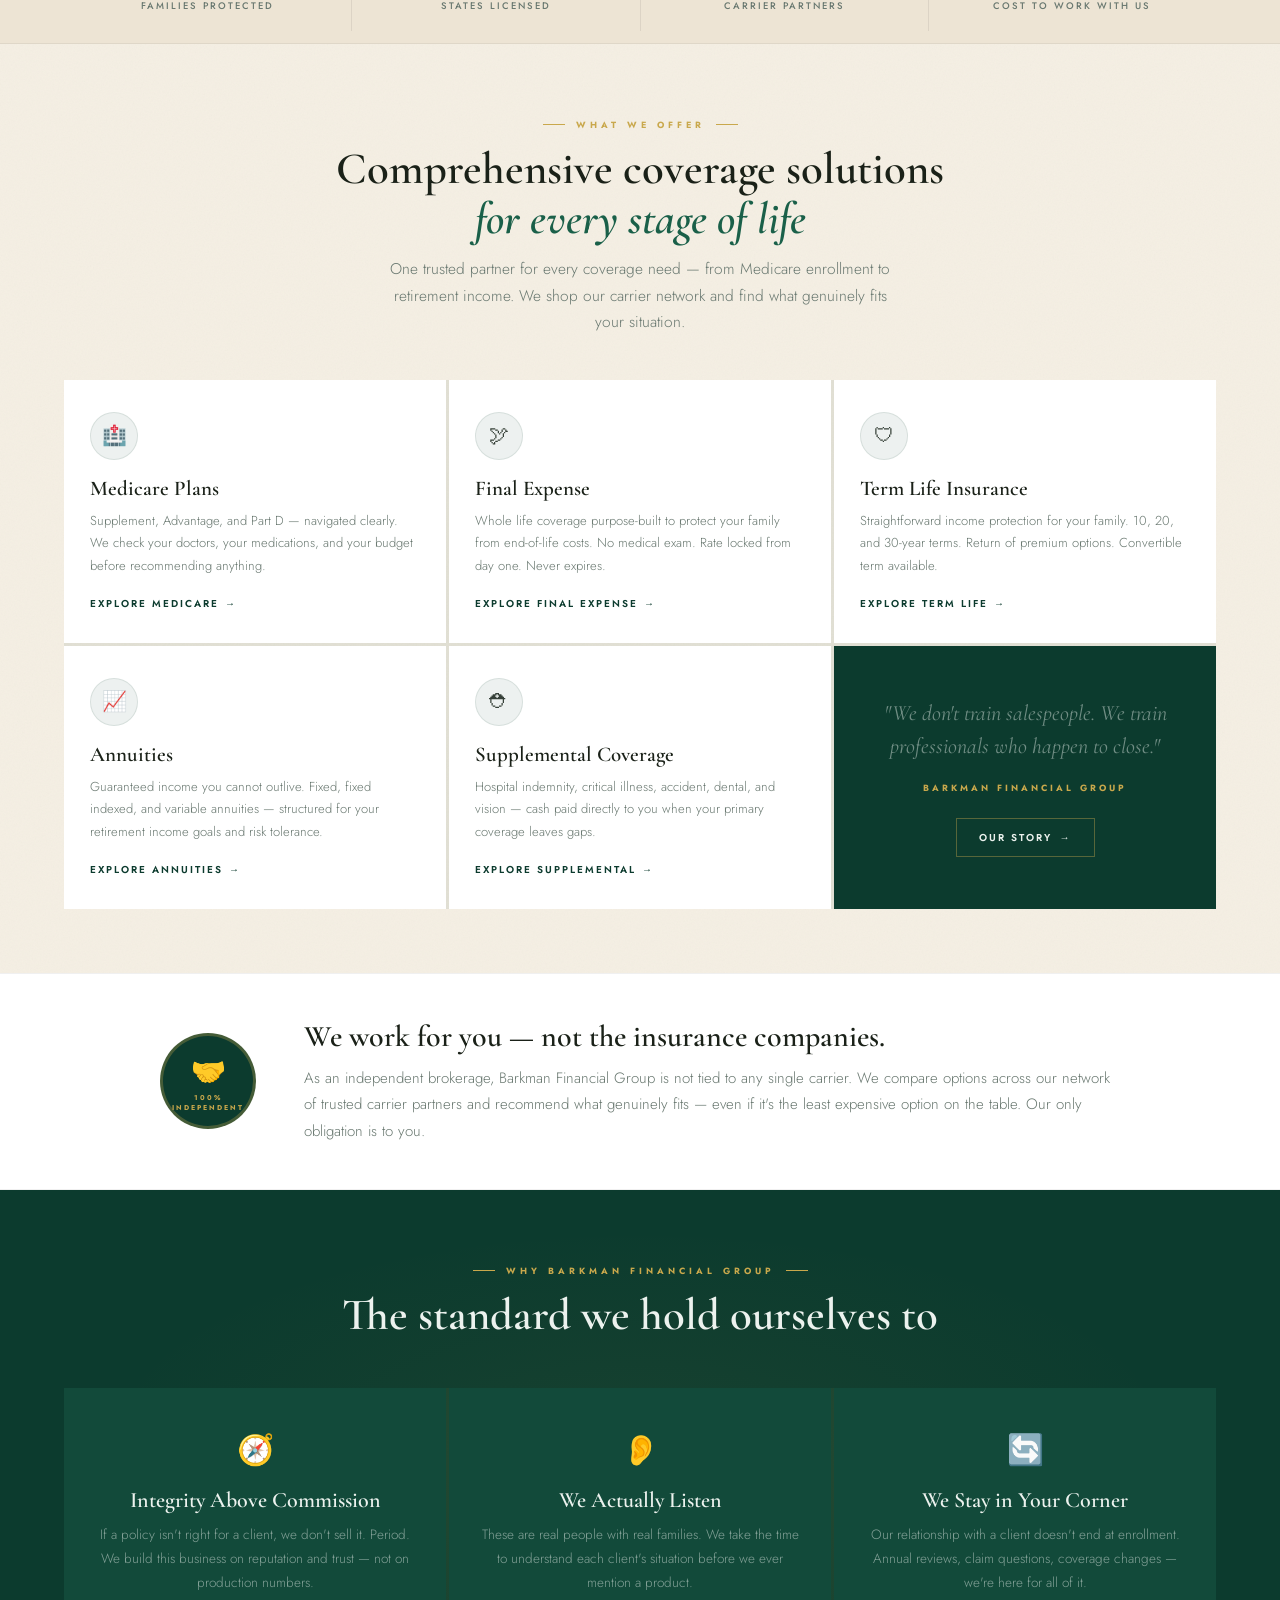
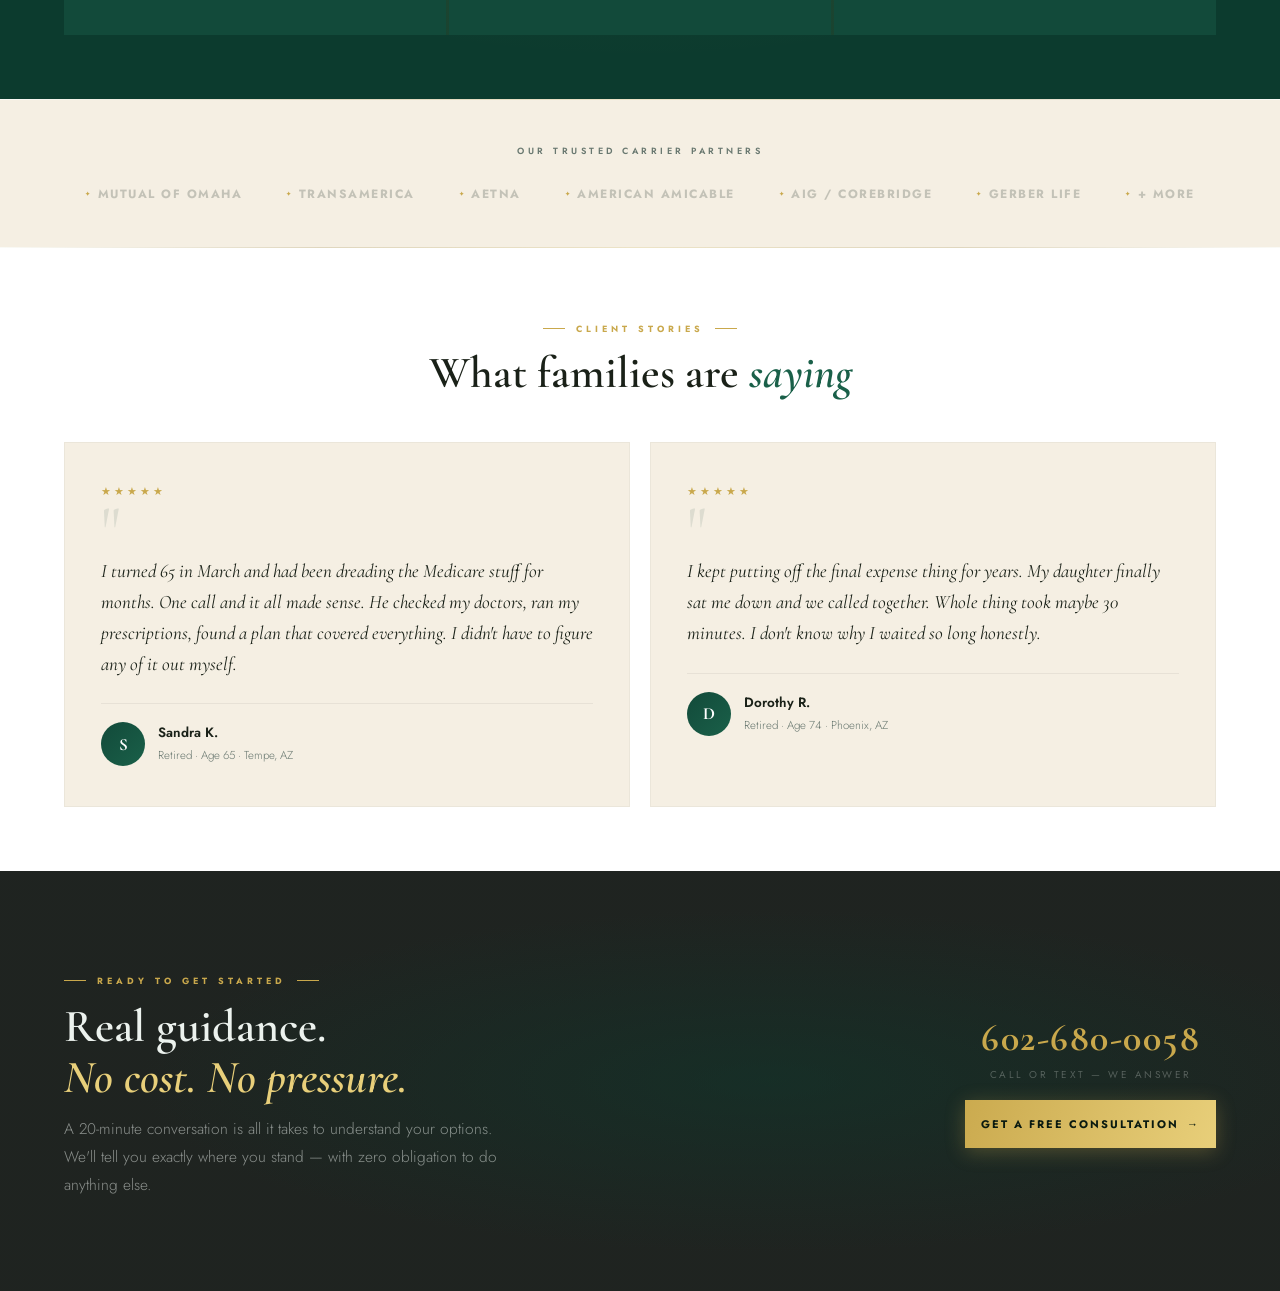
==== commit b1b2ac68: "Add files via upload" ====
--- a/index.html
+++ b/index.html
@@ -1,24 +1,10 @@
 <!DOCTYPE html>
-<html lang="en" id="top">
+<html lang="en" id="pg-top">
 <head>
 <meta charset="UTF-8">
 <meta name="viewport" content="width=device-width, initial-scale=1.0">
 <title>Barkman Financial Group — When Coverage Matters, It Has to Be Right</title>
-<meta name="description" content="Independent Medicare, life insurance, and final expense guidance across 20+ states. Licensed advisors. No fees. Call 602-680-0058.">
-<!-- ════════════════════════════════════════════
-     GOOGLE ANALYTICS — Add before launch:
-     1. Go to analytics.google.com
-     2. Create a property for barkmanfinancialgroup.com
-     3. Get your Measurement ID (G-XXXXXXXXXX)
-     4. Replace G-XXXXXXXXXX below with your real ID
-     ════════════════════════════════════════════ -->
-<!-- <script async src="https://www.googletagmanager.com/gtag/js?id=G-XXXXXXXXXX"></script>
-<script>
-  window.dataLayer = window.dataLayer || [];
-  function gtag(){dataLayer.push(arguments);}
-  gtag('js', new Date());
-  gtag('config', 'G-XXXXXXXXXX');
-</script> -->
+<meta name="description" content="Independent insurance brokerage serving families across 20+ states. Medicare, life insurance, annuities, final expense, and supplemental coverage. Based in Phoenix, Arizona.">
 <link rel="icon" type="image/png" href="BFG_LOGO.png">
 <link rel="stylesheet" href="css/shared.css">
 <link rel="stylesheet" href="css/home.css">
@@ -33,143 +19,159 @@
   <div class="hero-wm" aria-hidden="true"></div>
 
   <div class="hero-in">
-    <div class="hero-left">
-      <div class="hero-eye">Independent Insurance Guidance</div>
+    <div>
+      <div class="hero-eye">Independent Insurance Brokerage · Phoenix, Arizona</div>
       <h1 class="hero-h1">
         When coverage matters,<br>
         <em>it has to be right.</em>
       </h1>
-      <p class="hero-sub">Medicare, life insurance, and final expense coverage done right — for families, retirees, and individuals across 20+ states who deserve honest answers without the pressure.</p>
+      <p class="hero-sub">Medicare, life insurance, annuities, and final expense coverage — done right for families, retirees, and individuals across 20+ states. Independent guidance. Zero cost to you.</p>
+
+      <div class="hero-badge">Independent agent — we compare options across our carrier partners</div>
 
       <div class="hero-pills">
         <div class="pill">No fees — ever</div>
         <div class="pill">Licensed advisors</div>
-        <div class="pill">Top-rated carriers</div>
+        <div class="pill">Based in Arizona</div>
         <div class="pill">Zero pressure</div>
       </div>
 
       <div class="hero-btns">
-        <a href="contact.html" class="btn btn-gold btn-arrow">Get My Free Quote <span class="arr">→</span></a>
-        <a href="coverage.html" class="btn btn-outline">See Coverage Options</a>
-      </div>
-    </div>
-
-    <!-- Action card — phone is the hero -->
+        <a href="contact.html" class="btn btn-gold btn-arrow">Get a Free Consultation <span class="arr">→</span></a>
+        <a href="about.html"   class="btn btn-outline">Our Story</a>
+      </div>
+    </div>
+
     <div class="hero-card r rgt">
-      <div class="hc-label">Speak With an Advisor</div>
+      <div class="hc-lbl">Speak With an Advisor</div>
       <a href="tel:6026800058" class="hc-phone">602-680-0058</a>
       <div class="hc-hours">Mon–Fri 8am–6pm · Sat 9am–2pm CST</div>
       <div class="hc-sep"></div>
-      <a href="contact.html" class="btn btn-gold btn-arrow hc-btn">Get My Free Quote <span class="arr">→</span></a>
-      <div class="hc-notes">
-        <span class="hc-note">No fees</span>
-        <span class="hc-note">Confidential</span>
-        <span class="hc-note">No obligation</span>
-      </div>
-    </div>
-  </div>
-
-  <div class="hero-scroll">
+      <a href="contact.html" class="btn btn-gold btn-arrow hc-btn">Get a Free Consultation <span class="arr">→</span></a>
+      <div class="hc-trust">
+        <span class="hc-t">No fees</span>
+        <span class="hc-t">Confidential</span>
+        <span class="hc-t">No obligation</span>
+      </div>
+    </div>
+  </div>
+
+  <div class="hero-scroll" aria-hidden="true">
     <div class="scroll-ln"></div>
     <span>Scroll</span>
   </div>
 </section>
 
-<!-- ═══ QUICK NAV STRIP ═══ -->
-<nav class="qnav" aria-label="Coverage types">
-  <div class="qnav-in">
-    <a href="coverage.html#medicare"    class="qnav-item"><span class="qnav-icon">🏥</span> Medicare Plans</a>
-    <a href="coverage.html#life"         class="qnav-item"><span class="qnav-icon">🛡</span> Term Life Insurance</a>
-    <a href="final-expense.html"        class="qnav-item"><span class="qnav-icon">🕊</span> Final Expense</a>
-    <a href="coverage.html#supplemental" class="qnav-item"><span class="qnav-icon">⛑</span> Supplemental</a>
+<!-- ═══ SOLUTIONS STRIP ═══ -->
+<nav class="sol-strip" aria-label="Coverage solutions">
+  <div class="sol-in">
+    <a href="medicare.html"     class="sol-item"><span class="sol-ico">🏥</span> Medicare</a>
+    <a href="final-expense.html" class="sol-item"><span class="sol-ico">🕊</span> Final Expense</a>
+    <a href="term-life.html"    class="sol-item"><span class="sol-ico">🛡</span> Term Life</a>
+    <a href="annuities.html"    class="sol-item"><span class="sol-ico">📈</span> Annuities</a>
+    <a href="supplemental.html" class="sol-item"><span class="sol-ico">⛑</span> Supplemental</a>
   </div>
 </nav>
 
 <!-- ═══ STATS ═══ -->
-<div class="stats">
+<div class="stats-bar">
   <div class="stats-in">
-    <div class="stat r"><span class="stat-n" data-count="500" data-suffix="+">500+</span><span class="stat-l">Families Helped</span></div>
-    <div class="stat-sep"></div>
+    <div class="stat r"><span class="stat-n" data-count="500" data-suffix="+">500+</span><span class="stat-l">Families Protected</span></div>
+    <div class="stat-dv"></div>
     <div class="stat r d2"><span class="stat-n" data-count="20" data-suffix="+">20+</span><span class="stat-l">States Licensed</span></div>
-    <div class="stat-sep"></div>
-    <div class="stat r d3"><span class="stat-n">AZ</span><span class="stat-l">Based in Arizona</span></div>
-    <div class="stat-sep"></div>
-    <div class="stat r d4"><span class="stat-n" data-count="0" data-prefix="$">$0</span><span class="stat-l">Cost to Work With Us</span></div>
+    <div class="stat-dv"></div>
+    <div class="stat r d3"><span class="stat-n">12+</span><span class="stat-l">Carrier Partners</span></div>
+    <div class="stat-dv"></div>
+    <div class="stat r d4"><span class="stat-n">$0</span><span class="stat-l">Cost to Work With Us</span></div>
   </div>
 </div>
 
-
-<!-- MEDICARE DIRECT CTA STRIP -->
-<div style="background:var(--cream-mid);border-bottom:1px solid rgba(12,59,46,0.12);padding:22px var(--pad);text-align:center;">
-  <div style="max-width:var(--max);margin:0 auto;display:flex;align-items:center;justify-content:center;gap:28px;flex-wrap:wrap;">
-    <p style="font-family:'Cormorant Garamond',serif;font-size:20px;color:var(--forest);font-weight:600;">Turning 65 or reviewing your Medicare coverage? Compare your options at no cost.</p>
-    <a href="medicare.html" class="btn btn-forest btn-arrow" style="font-size:11px;padding:12px 24px;flex-shrink:0;">Get My Free Medicare Review <span class="arr">→</span></a>
-  </div>
-</div>
-
-<!-- ═══ COVERAGE CARDS ═══ -->
-<section class="cov tex">
-  <div class="cov-in">
-    <div class="cov-hd r">
+<!-- ═══ SOLUTIONS ═══ -->
+<section class="solutions tex">
+  <div class="sol-wrap">
+    <div class="sol-hd r">
       <div class="lbl">What We Offer</div>
-      <h2 class="h2">Coverage built around <em>your life</em></h2>
-      <p>We work for you, not the carriers. We listen to your situation and find the right fit from our trusted carrier partners — at a price that actually works for you.</p>
-    </div>
-    <div class="cov-grid">
-      <div class="cov-card tilt r">
-        <div class="cov-ico">🏥</div>
-        <h3 class="cov-title">Medicare Plans</h3>
-        <p class="cov-body">Medicare alone leaves gaps. We help you find the right supplement or advantage plan — clearly explained, always free to you.</p>
-        <div class="cov-price"><span class="cov-pn">$0</span><span class="cov-pl">our fee · Plan premiums vary</span></div>
-        <a href="coverage.html#medicare" class="btn btn-forest btn-arrow" style="font-size:10px;padding:11px 22px;">Learn More <span class="arr">→</span></a>
-      </div>
-      <div class="cov-card tilt r d2">
-        <div class="cov-ico">🛡</div>
-        <h3 class="cov-title">Term Life Insurance</h3>
-        <p class="cov-body">Protect your family's future affordably. $250,000 in coverage for qualified applicants — rates vary Coverage available for qualified applicants. Rates vary by age, health, state, and carrier.</p>
-        <div class="cov-price"><span class="cov-pn">$15</span><span class="cov-pl">/ month starting</span></div>
-        <a href="coverage.html#life" class="btn btn-forest btn-arrow" style="font-size:10px;padding:11px 22px;">Learn More <span class="arr">→</span></a>
-      </div>
-      <div class="cov-card tilt r d3">
-        <div class="cov-ico">🕊</div>
-        <h3 class="cov-title">Final Expense</h3>
-        <p class="cov-body">Give your family peace of mind. No medical exam required. Guaranteed acceptance options available for all health situations.</p>
-        <div class="cov-price"><span class="cov-pn">$30–50</span><span class="cov-pl">/ month typical</span></div>
-        <a href="final-expense.html" class="btn btn-forest btn-arrow" style="font-size:10px;padding:11px 22px;">Learn More <span class="arr">→</span></a>
-      </div>
-      <div class="cov-card tilt r d4">
-        <div class="cov-ico">⛑</div>
-        <h3 class="cov-title">Supplemental Coverage</h3>
-        <p class="cov-body">Cash paid directly to you for hospital stays, critical illness, or accidents. Fills the gaps before they cost you everything.</p>
-        <div class="cov-price"><span class="cov-pn">Varies</span><span class="cov-pl">Many plans $20–50/mo</span></div>
-        <a href="coverage.html#supplemental" class="btn btn-forest btn-arrow" style="font-size:10px;padding:11px 22px;">Learn More <span class="arr">→</span></a>
-      </div>
-    </div>
-  </div>
-</section>
-
-<!-- ═══ WHY US ═══ -->
+      <h2 class="h2">Comprehensive coverage solutions<br><em>for every stage of life</em></h2>
+      <p>One trusted partner for every coverage need — from Medicare enrollment to retirement income. We shop our carrier network and find what genuinely fits your situation.</p>
+    </div>
+    <div class="sol-grid">
+      <div class="plan-card tilt r">
+        <div class="plan-ico">🏥</div>
+        <h3 class="plan-title">Medicare Plans</h3>
+        <p class="plan-body">Supplement, Advantage, and Part D — navigated clearly. We check your doctors, your medications, and your budget before recommending anything.</p>
+        <a href="medicare.html" class="plan-link">Explore Medicare <span class="arr">→</span></a>
+      </div>
+      <div class="plan-card tilt r d2">
+        <div class="plan-ico">🕊</div>
+        <h3 class="plan-title">Final Expense</h3>
+        <p class="plan-body">Whole life coverage purpose-built to protect your family from end-of-life costs. No medical exam. Rate locked from day one. Never expires.</p>
+        <a href="final-expense.html" class="plan-link">Explore Final Expense <span class="arr">→</span></a>
+      </div>
+      <div class="plan-card tilt r d3">
+        <div class="plan-ico">🛡</div>
+        <h3 class="plan-title">Term Life Insurance</h3>
+        <p class="plan-body">Straightforward income protection for your family. 10, 20, and 30-year terms. Return of premium options. Convertible term available.</p>
+        <a href="term-life.html" class="plan-link">Explore Term Life <span class="arr">→</span></a>
+      </div>
+      <div class="plan-card tilt r d4">
+        <div class="plan-ico">📈</div>
+        <h3 class="plan-title">Annuities</h3>
+        <p class="plan-body">Guaranteed income you cannot outlive. Fixed, fixed indexed, and variable annuities — structured for your retirement income goals and risk tolerance.</p>
+        <a href="annuities.html" class="plan-link">Explore Annuities <span class="arr">→</span></a>
+      </div>
+      <div class="plan-card tilt r d5">
+        <div class="plan-ico">⛑</div>
+        <h3 class="plan-title">Supplemental Coverage</h3>
+        <p class="plan-body">Hospital indemnity, critical illness, accident, dental, and vision — cash paid directly to you when your primary coverage leaves gaps.</p>
+        <a href="supplemental.html" class="plan-link">Explore Supplemental <span class="arr">→</span></a>
+      </div>
+      <div class="plan-card r d6" style="background:var(--forest);display:flex;flex-direction:column;justify-content:center;align-items:center;text-align:center;padding:40px 28px;">
+        <div style="font-family:'Cormorant Garamond',serif;font-size:22px;font-style:italic;color:rgba(236,242,238,0.45);margin-bottom:18px;line-height:1.5;">"We don't train salespeople. We train professionals who happen to close."</div>
+        <div style="font-size:9px;letter-spacing:3px;text-transform:uppercase;color:var(--gold);font-weight:700;">Barkman Financial Group</div>
+        <div style="margin-top:24px;">
+          <a href="about.html" class="btn btn-outline" style="font-size:10px;padding:11px 22px;">Our Story <span class="arr">→</span></a>
+        </div>
+      </div>
+    </div>
+  </div>
+</section>
+
+<!-- ═══ INDEPENDENT BADGE ═══ -->
+<section class="indep-strip">
+  <div class="indep-in">
+    <div class="indep-badge">
+      <span class="indep-badge-icon">🤝</span>
+      <span class="indep-badge-lbl">100%<br>Independent</span>
+    </div>
+    <div class="indep-txt r">
+      <h3>We work for you — not the insurance companies.</h3>
+      <p>As an independent brokerage, Barkman Financial Group is not tied to any single carrier. We compare options across our network of trusted carrier partners and recommend what genuinely fits — even if it's the least expensive option on the table. Our only obligation is to you.</p>
+    </div>
+  </div>
+</section>
+
+<!-- ═══ WHY ═══ -->
 <section class="why">
   <div class="why-in">
-    <div class="why-hd">
-      <div class="lbl" style="justify-content:center;">Why Barkman</div>
-      <h2 class="h2 lt r d2">What sets us <em>apart</em></h2>
+    <div class="why-hd r">
+      <div class="lbl" style="justify-content:center;">Why Barkman Financial Group</div>
+      <h2 class="h2 lt r d2">The standard we hold ourselves to</h2>
     </div>
     <div class="why-grid">
-      <div class="why-card r">
-        <span class="why-icon">🤝</span>
-        <h3 class="why-title">Truly Independent</h3>
-        <p class="why-body">We work for you — not any insurance company. We shop across our trusted carrier partners and recommend what genuinely fits, even if it's the least expensive option on the table.</p>
-      </div>
-      <div class="why-card r d2">
-        <span class="why-icon">💬</span>
-        <h3 class="why-title">Real People. Real Answers.</h3>
-        <p class="why-body">No chatbots. No automated phone trees. When you call Barkman Financial Group, you reach a licensed advisor who knows your name, your situation, and your family.</p>
-      </div>
-      <div class="why-card r d3">
-        <span class="why-icon">🔄</span>
-        <h3 class="why-title">We Stay in Your Corner</h3>
-        <p class="why-body">Enrollment is the beginning, not the end. We conduct annual reviews, answer your questions year-round, and update your coverage as your life changes.</p>
+      <div class="val-card r">
+        <span class="val-icon">🧭</span>
+        <h3 class="val-title">Integrity Above Commission</h3>
+        <p class="val-body">If a policy isn't right for a client, we don't sell it. Period. We build this business on reputation and trust — not on production numbers.</p>
+      </div>
+      <div class="val-card r d2">
+        <span class="val-icon">👂</span>
+        <h3 class="val-title">We Actually Listen</h3>
+        <p class="val-body">These are real people with real families. We take the time to understand each client's situation before we ever mention a product.</p>
+      </div>
+      <div class="val-card r d3">
+        <span class="val-icon">🔄</span>
+        <h3 class="val-title">We Stay in Your Corner</h3>
+        <p class="val-body">Our relationship with a client doesn't end at enrollment. Annual reviews, claim questions, coverage changes — we're here for all of it.</p>
       </div>
     </div>
   </div>
@@ -180,138 +182,56 @@
 <section class="carriers">
   <div class="carriers-in">
     <div class="carriers-lbl r">Our trusted carrier partners</div>
-    <div class="carriers-logos r d2">
-      <div class="c-item"><span class="c-dot">✦</span>American Amicable</div>
-      <div class="c-item"><span class="c-dot">✦</span>Transamerica</div>
-      <div class="c-item"><span class="c-dot">✦</span>Gerber Life</div>
-      <div class="c-item"><span class="c-dot">✦</span>Guaranteed Trust Life</div>
-      <div class="c-item"><span class="c-dot">✦</span>Mutual of Omaha</div>
+    <div class="carriers-row r d2">
+      <div class="carrier-item"><span class="cdot">✦</span>Mutual of Omaha</div>
+      <div class="carrier-item"><span class="cdot">✦</span>Transamerica</div>
+      <div class="carrier-item"><span class="cdot">✦</span>Aetna</div>
+      <div class="carrier-item"><span class="cdot">✦</span>American Amicable</div>
+      <div class="carrier-item"><span class="cdot">✦</span>AIG / Corebridge</div>
+      <div class="carrier-item"><span class="cdot">✦</span>Gerber Life</div>
+      <div class="carrier-item"><span class="cdot">✦</span>+ More</div>
     </div>
   </div>
 </section>
 <div class="gold-div"></div>
-
-<!-- ═══ PRICING ═══ -->
-<section class="pricing">
-  <div class="pricing-in">
-    <div class="pricing-hd">
-      <div class="lbl">Transparent Pricing</div>
-      <h2 class="h2 lt r">Real numbers. <em>No surprises.</em></h2>
-      <p class="body lt r d2" style="margin:14px auto 0;text-align:center;max-width:480px;">Example rates for illustrative purposes. Actual rates vary by age, health, gender, state, and carrier. Not all applicants will qualify.</p>
-    </div>
-    <div class="pricing-grid r">
-      <div class="p-col">
-        <div class="p-lbl">Term Life Insurance</div>
-        <div class="p-fig">$15</div>
-        <div class="p-mo">/ month starting</div>
-        <div class="p-desc">For healthy adults. Up to $2M+ in coverage. Your rate is locked — it never increases.</div>
-        <div class="p-eg"><strong>Real example:</strong><br>55-yr-old male · $250K · 20-yr term<br><strong>≈ $28/month</strong></div>
-      </div>
-      <div class="p-col feat">
-        <div class="p-lbl">Final Expense</div>
-        <div class="p-fig sm">$30–$50</div>
-        <div class="p-mo">/ month typical</div>
-        <div class="p-desc">Whole life — never expires. No medical exam. Guaranteed acceptance available.</div>
-        <div class="p-eg"><strong>Real example:</strong><br>65-yr-old female · $15K coverage<br><strong>≈ $38/month</strong></div>
-      </div>
-      <div class="p-col">
-        <div class="p-lbl">Medicare Supplement</div>
-        <div class="p-fig sm" style="font-size:26px;line-height:1.2;">Premiums<br>vary</div>
-        <div class="p-mo">/ month typical</div>
-        <div class="p-desc">Covers what Medicare doesn't — deductibles, co-pays, and out-of-pocket costs.</div>
-        <div class="p-eg"><strong>Our service fee:</strong><br>Consultation, enrollment, annual review<br><strong>$0 — always free</strong></div>
-      </div>
-    </div>
-    <p class="pricing-disc">Examples for illustrative purposes only. Rates vary by age, health, state, and carrier. Not all applicants will qualify for coverage.</p>
-    <div class="pricing-cta r">
-      <a href="contact.html" class="btn btn-gold btn-arrow" style="padding:17px 52px;font-size:12px;">See My Exact Rate <span class="arr">→</span></a>
-    </div>
-  </div>
-</section>
-
-<!-- ═══ PROCESS ═══ -->
-<section class="process tex-lt">
-  <div class="process-in">
-    <div class="process-hd">
-      <div class="lbl r" style="justify-content:center;">How It Works</div>
-      <h2 class="h2 r d2">Simple. Clear. <em>Done right.</em></h2>
-    </div>
-    <div class="process-steps">
-      <div class="p-step r">
-        <div class="step-ring"><span class="step-n">1</span></div>
-        <h3 class="step-title">Connect</h3>
-        <p class="step-body">Call, text, or fill out a quick form. Tell us your situation — no paperwork, no commitment.</p>
-      </div>
-      <div class="process-conn r d2"><div class="process-line"></div></div>
-      <div class="p-step r d3">
-        <div class="step-ring"><span class="step-n">2</span></div>
-        <h3 class="step-title">Review Together</h3>
-        <p class="step-body">We compare options side-by-side from our top carriers. No jargon. No pressure. Just clear information.</p>
-      </div>
-      <div class="process-conn r d4"><div class="process-line"></div></div>
-      <div class="p-step r d5">
-        <div class="step-ring"><span class="step-n">3</span></div>
-        <h3 class="step-title">Get Covered</h3>
-        <p class="step-body">Choose your plan and enroll — often same day. We stay with you for annual reviews and anything that comes up.</p>
-      </div>
-    </div>
-  </div>
-</section>
 
 <!-- ═══ TESTIMONIALS ═══ -->
 <section class="tests">
   <div class="tests-in">
-    <div class="tests-hd">
-      <div class="lbl r" style="justify-content:center;">Client Stories</div>
-      <h2 class="h2 r d2">What families are <em>saying</em></h2>
+    <div class="tests-hd r">
+      <div class="lbl" style="justify-content:center;">Client Stories</div>
+      <h2 class="h2 r d2" style="color:var(--text-dark);">What families are <em>saying</em></h2>
     </div>
     <div class="tests-grid">
       <div class="test-card tilt r">
         <span class="t-stars">★★★★★</span>
-        <span class="t-quote">"</span>
-        <p class="t-text">My sister kept telling me to call. I kept putting it off. Finally did it and the whole Medicare thing that had been confusing me for months was clear in one phone call. Got signed up the same week. Wish I hadn't waited so long.</p>
-        <div class="t-auth">
-          <div class="t-av">P</div>
-          <div>
-            <span class="t-name">Patricia W.</span>
-            <span class="t-det">Retired teacher · Age 66 · Scottsdale, AZ</span>
-          </div>
-        </div>
+        <span class="t-qm">"</span>
+        <p class="t-text">I turned 65 in March and had been dreading the Medicare stuff for months. One call and it all made sense. He checked my doctors, ran my prescriptions, found a plan that covered everything. I didn't have to figure any of it out myself.</p>
+        <div class="t-auth"><div class="t-av">S</div><div><span class="t-name">Sandra K.</span><span class="t-det">Retired · Age 65 · Tempe, AZ</span></div></div>
       </div>
       <div class="test-card tilt r d3">
         <span class="t-stars">★★★★★</span>
-        <span class="t-quote">"</span>
-        <p class="t-text">I was skeptical — I've dealt with pushy insurance people before. This was nothing like that. He listened, explained my options, and let me decide. Ended up with a plan that costs less than what I had. No pressure at all.</p>
-        <div class="t-auth">
-          <div class="t-av">G</div>
-          <div>
-            <span class="t-name">Gary T.</span>
-            <span class="t-det">Retired · Age 71 · Mesa, AZ</span>
-          </div>
-        </div>
-      </div>
-    </div>
-  </div>
-</section>
-
-<!-- ═══ FINAL CTA ═══ -->
+        <span class="t-qm">"</span>
+        <p class="t-text">I kept putting off the final expense thing for years. My daughter finally sat me down and we called together. Whole thing took maybe 30 minutes. I don't know why I waited so long honestly.</p>
+        <div class="t-auth"><div class="t-av">D</div><div><span class="t-name">Dorothy R.</span><span class="t-det">Retired · Age 74 · Phoenix, AZ</span></div></div>
+      </div>
+    </div>
+  </div>
+</section>
+
+<!-- ═══ CTA ═══ -->
 <section class="cta-sec">
   <div class="cta-bg"></div>
   <div class="cta-in">
-    <div class="cta-lft r lft">
-      <div class="lbl">Take the First Step</div>
-      <h2>Ready to see what<br>you <em>qualify for?</em></h2>
-      <p>A 20-minute call costs nothing. A quote takes minutes. You'll leave knowing exactly where you stand — with zero pressure to do anything else. That's our promise.</p>
-    </div>
-    <div class="cta-rgt r rgt">
-      <a href="tel:6026800058" class="cta-bigph">602-680-0058</a>
-      <span class="cta-phnote">Call or text — we answer</span>
-      <a href="contact.html" class="btn btn-gold btn-arrow cta-cbtn">Get My Free Quote <span class="arr">→</span></a>
-      <div class="cta-badges">
-        <span class="cta-bdg">No fees</span>
-        <span class="cta-bdg">Confidential</span>
-        <span class="cta-bdg">No obligation</span>
-      </div>
+    <div class="cta-left r lft">
+      <div class="lbl">Ready to Get Started</div>
+      <h2>Real guidance.<br><em>No cost. No pressure.</em></h2>
+      <p>A 20-minute conversation is all it takes to understand your options. We'll tell you exactly where you stand — with zero obligation to do anything else.</p>
+    </div>
+    <div class="cta-right r rgt">
+      <a href="tel:6026800058" class="cta-ph">602-680-0058</a>
+      <span class="cta-hrs">Call or text — we answer</span>
+      <a href="contact.html" class="btn btn-gold btn-arrow cta-btn">Get a Free Consultation <span class="arr">→</span></a>
     </div>
   </div>
 </section>
--- a/css/shared.css
+++ b/css/shared.css
@@ -1,56 +1,43 @@
-/* ═══════════════════════════════════════════════════════════════
-   BARKMAN FINANCIAL GROUP — DEFINITIVE v5
-   $50,000 quality. Forest Green × Gold × Textured Cream.
-   Every detail intentional. Every pixel earns its place.
-═══════════════════════════════════════════════════════════════ */
-
-@import url('https://fonts.googleapis.com/css2?family=Cormorant+Garamond:ital,wght@0,300;0,400;0,600;0,700;1,300;1,400;1,600&family=Jost:wght@200;300;400;500;600;700&display=swap');
+/* ================================================================
+   BARKMAN FINANCIAL GROUP — v9 FINAL
+   Phoenix, AZ · License #22121594
+   
+   DROPDOWN FIX: display:none is the ONLY hidden state.
+   Not visibility:hidden. Not opacity:0. display:none.
+   Cannot flash. Cannot bleed through. Impossible to break.
+================================================================ */
+
+@import url('https://fonts.googleapis.com/css2?family=Cormorant+Garamond:ital,wght@0,400;0,600;0,700;1,400;1,600&family=Jost:wght@300;400;500;600;700&display=swap');
 
 *, *::before, *::after { box-sizing: border-box; margin: 0; padding: 0; }
+html { scroll-behavior: smooth; -webkit-text-size-adjust: 100%; font-size: 16px; }
+img { max-width: 100%; display: block; }
 
 :root {
-  /* Brand */
-  --forest:       #0C3B2E;
-  --forest-mid:   #124A3A;
-  --forest-lt:    #1A6049;
-  --forest-xlt:   #2E8065;
-  --forest-pale:  #EAF2EE;
-
-  /* Gold */
-  --gold:         #C9A84C;
-  --gold-lt:      #E8CF7A;
-  --gold-dk:      #9A7A2E;
-  --gold-pale:    #FBF5E6;
-
-  /* Neutrals */
-  --obsidian:     #060A08;
-  --ink:          #111816;
-  --warm-white:   #FAFAF6;
-  --cream:        #F5EFE3;
-  --cream-mid:    #EDE4D4;
-  --cream-dk:     #E2D6C2;
-  --text-dark:    #1A2118;
-  --text-body:    #364039;
-  --text-muted:   #697870;
-  --text-xmuted:  #8FA398;
-  --text-light:   #ECF2EE;
-  --text-dim:     rgba(236,242,238,0.52);
-  --text-xdim:    rgba(236,242,238,0.32);
-
-  /* Layout */
-  --nav-h:  80px;
-  --max:    1380px;
-  --pad:    72px;
-  --pad-sm: 40px;
-
-  /* Easing */
-  --ease:    cubic-bezier(0.25, 0.46, 0.45, 0.94);
-  --out:     cubic-bezier(0.16, 1, 0.3, 1);
-  --spring:  cubic-bezier(0.34, 1.56, 0.64, 1);
-  --sharp:   cubic-bezier(0.4, 0, 0.2, 1);
-}
-
-html { scroll-behavior: smooth; font-size: 16px; }
+  --forest:      #0C3B2E;
+  --forest-mid:  #124A3A;
+  --forest-lt:   #1A6049;
+  --forest-pale: #EAF2EE;
+  --gold:        #C9A84C;
+  --gold-lt:     #E8CF7A;
+  --gold-dk:     #9A7A2E;
+  --obsidian:    #060A08;
+  --cream:       #F5EFE3;
+  --cream-mid:   #EDE4D4;
+  --warm-white:  #FAFAF6;
+  --text-dark:   #1A2118;
+  --text-body:   #364039;
+  --text-muted:  #697870;
+  --text-light:  #ECF2EE;
+  --text-dim:    rgba(236,242,238,0.52);
+  --text-xdim:   rgba(236,242,238,0.28);
+  --nav-h:       76px;
+  --max:         1380px;
+  --pad:         clamp(20px, 5vw, 72px);
+  --ease:        cubic-bezier(0.25, 0.46, 0.45, 0.94);
+  --out:         cubic-bezier(0.16, 1, 0.3, 1);
+  --spring:      cubic-bezier(0.34, 1.56, 0.64, 1);
+}
 
 body {
   font-family: 'Jost', sans-serif;
@@ -59,68 +46,57 @@
   overflow-x: hidden;
   -webkit-font-smoothing: antialiased;
   -moz-osx-font-smoothing: grayscale;
-  cursor: none;
-}
-
-/* ══════════════════════════════
-   TEXTURE — Linen cream overlay
-   Matches the original mockup
-══════════════════════════════ */
+}
+
+/* Texture */
 .tex {
   background-color: var(--cream);
-  background-image:
-    url("data:image/svg+xml,%3Csvg xmlns='http://www.w3.org/2000/svg' width='400' height='400'%3E%3Cfilter id='t'%3E%3CfeTurbulence type='fractalNoise' baseFrequency='0.62' numOctaves='4' stitchTiles='stitch'/%3E%3CfeColorMatrix type='saturate' values='0.3'/%3E%3C/filter%3E%3Crect width='400' height='400' filter='url(%23t)' opacity='0.055'/%3E%3C/svg%3E");
+  background-image: url("data:image/svg+xml,%3Csvg xmlns='http://www.w3.org/2000/svg' width='400' height='400'%3E%3Cfilter id='t'%3E%3CfeTurbulence type='fractalNoise' baseFrequency='0.62' numOctaves='4' stitchTiles='stitch'/%3E%3CfeColorMatrix type='saturate' values='0.3'/%3E%3C/filter%3E%3Crect width='400' height='400' filter='url(%23t)' opacity='0.05'/%3E%3C/svg%3E");
 }
 .tex-lt {
   background-color: var(--cream-mid);
-  background-image:
-    url("data:image/svg+xml,%3Csvg xmlns='http://www.w3.org/2000/svg' width='400' height='400'%3E%3Cfilter id='t'%3E%3CfeTurbulence type='fractalNoise' baseFrequency='0.62' numOctaves='4' stitchTiles='stitch'/%3E%3CfeColorMatrix type='saturate' values='0.3'/%3E%3C/filter%3E%3Crect width='400' height='400' filter='url(%23t)' opacity='0.045'/%3E%3C/svg%3E");
-}
-
-/* ══════════════════════════════
-   GRAIN — Subtle film grain
-══════════════════════════════ */
+  background-image: url("data:image/svg+xml,%3Csvg xmlns='http://www.w3.org/2000/svg' width='400' height='400'%3E%3Cfilter id='t'%3E%3CfeTurbulence type='fractalNoise' baseFrequency='0.62' numOctaves='4' stitchTiles='stitch'/%3E%3CfeColorMatrix type='saturate' values='0.3'/%3E%3C/filter%3E%3Crect width='400' height='400' filter='url(%23t)' opacity='0.04'/%3E%3C/svg%3E");
+}
+
+/* Grain overlay */
 body::after {
-  content: '';
-  position: fixed; inset: 0; z-index: 9998; pointer-events: none;
-  background-image: url("data:image/svg+xml,%3Csvg xmlns='http://www.w3.org/2000/svg' width='200' height='200'%3E%3Cfilter id='n'%3E%3CfeTurbulence type='fractalNoise' baseFrequency='0.78' numOctaves='4' stitchTiles='stitch'/%3E%3C/filter%3E%3Crect width='200' height='200' filter='url(%23n)' opacity='0.022'/%3E%3C/svg%3E");
-  opacity: 0.6;
-}
-
-/* ══════════════════════════════
-   SCROLL PROGRESS
-══════════════════════════════ */
+  content: ''; position: fixed; inset: 0; z-index: 9998;
+  pointer-events: none;
+  background-image: url("data:image/svg+xml,%3Csvg xmlns='http://www.w3.org/2000/svg' width='200' height='200'%3E%3Cfilter id='n'%3E%3CfeTurbulence type='fractalNoise' baseFrequency='0.78' numOctaves='4' stitchTiles='stitch'/%3E%3C/filter%3E%3Crect width='200' height='200' filter='url(%23n)' opacity='0.018'/%3E%3C/svg%3E");
+}
+
+/* Scroll progress */
 #sp {
   position: fixed; top: 0; left: 0; z-index: 10001;
   height: 3px; width: 0%;
   background: linear-gradient(90deg, var(--gold-dk), var(--gold), var(--gold-lt));
-  pointer-events: none; transition: width .08s linear;
-  box-shadow: 0 0 8px rgba(201,168,76,0.5);
-}
-
-/* ══════════════════════════════
-   CURSOR
-══════════════════════════════ */
+  pointer-events: none; transition: width .1s linear;
+}
+
+/* Custom cursor — desktop only */
 .cur-d, .cur-r {
   position: fixed; border-radius: 50%;
   pointer-events: none; z-index: 10000;
   transform: translate(-50%,-50%);
 }
-.cur-d {
-  width: 6px; height: 6px; background: var(--gold);
-  box-shadow: 0 0 6px rgba(201,168,76,0.6);
-}
+.cur-d { width: 6px; height: 6px; background: var(--gold); }
 .cur-r {
   width: 36px; height: 36px;
   border: 1.5px solid rgba(201,168,76,0.45);
   transition: width .3s var(--out), height .3s var(--out), border-color .25s, background .25s;
 }
-.cur-r.h { width: 60px; height: 60px; border-color: var(--gold); background: rgba(201,168,76,0.06); }
-.cur-r.c { width: 20px; height: 20px; background: rgba(201,168,76,0.15); }
-
-/* ══════════════════════════════
-   NAVIGATION
-══════════════════════════════ */
+.cur-r.h { width: 58px; height: 58px; border-color: var(--gold); background: rgba(201,168,76,0.07); }
+.cur-r.c { width: 22px; height: 22px; background: rgba(201,168,76,0.15); }
+
+/* Hide cursor on touch */
+@media (hover: none), (pointer: coarse) {
+  .cur-d, .cur-r { display: none !important; }
+  body { cursor: auto !important; }
+}
+
+/* ================================================================
+   NAV
+================================================================ */
 #nav {
   position: fixed; top: 0; width: 100%;
   height: var(--nav-h); z-index: 1000;
@@ -129,232 +105,238 @@
   position: absolute; inset: 0;
   background: transparent;
   border-bottom: 1px solid transparent;
-  backdrop-filter: blur(0px);
-  transition: background .5s var(--ease), border-color .5s, box-shadow .5s, backdrop-filter .5s;
+  transition: background .45s var(--ease), border-color .45s, box-shadow .45s, backdrop-filter .45s;
+  pointer-events: none;
 }
 #nav.scrolled .nav-bg {
   background: rgba(10,48,36,0.97);
-  backdrop-filter: blur(24px) saturate(180%);
+  backdrop-filter: blur(20px) saturate(160%);
+  -webkit-backdrop-filter: blur(20px) saturate(160%);
   border-bottom-color: rgba(201,168,76,0.16);
   box-shadow: 0 2px 40px rgba(0,0,0,0.4);
 }
-
 .nav-in {
   position: relative; z-index: 1;
   max-width: var(--max); margin: 0 auto;
   height: 100%; padding: 0 var(--pad);
-  display: flex; align-items: center; justify-content: space-between;
+  display: flex; align-items: center; justify-content: space-between; gap: 16px;
 }
 
 /* Logo */
-.nav-logo { display: flex; align-items: center; gap: 13px; text-decoration: none; }
-.logo-img { width: 50px; height: 50px; flex-shrink: 0; transition: transform .6s var(--spring); }
-.nav-logo:hover .logo-img { transform: rotate(6deg) scale(1.08); }
-.logo-img img { width: 100%; height: 100%; object-fit: contain; display: block; }
+.nav-logo { display: flex; align-items: center; gap: 11px; text-decoration: none; flex-shrink: 0; }
+.logo-img { width: 44px; height: 44px; flex-shrink: 0; transition: transform .5s var(--spring); }
+.nav-logo:hover .logo-img { transform: rotate(5deg) scale(1.06); }
+.logo-img img { width: 100%; height: 100%; object-fit: contain; }
 .logo-txt { line-height: 1.1; }
 .logo-name {
   display: block; font-family: 'Cormorant Garamond', serif;
-  font-size: 20px; font-weight: 700; letter-spacing: 4.5px;
+  font-size: 17px; font-weight: 700; letter-spacing: 4px;
   text-transform: uppercase; color: var(--text-light);
 }
 .logo-sub {
-  display: block; font-size: 8.5px; letter-spacing: 3.5px;
-  text-transform: uppercase; color: var(--gold);
-  font-weight: 500; margin-top: 2px;
+  display: block; font-size: 7.5px; letter-spacing: 3px;
+  text-transform: uppercase; color: var(--gold); font-weight: 500; margin-top: 2px;
 }
 
 /* Nav links */
-.nav-links { display: flex; align-items: center; gap: 2px; list-style: none; }
+.nav-links { display: flex; align-items: center; gap: 0; list-style: none; }
 .nav-links > li { position: relative; }
-
 .nlk {
   display: flex; align-items: center; gap: 4px;
-  padding: 8px 14px; background: none; border: none; cursor: none;
-  font-family: 'Jost', sans-serif; font-size: 11px;
+  padding: 8px 12px; background: none; border: none;
+  font-family: 'Jost', sans-serif; font-size: 10.5px;
   letter-spacing: 2px; text-transform: uppercase; font-weight: 600;
   color: rgba(236,242,238,0.6); text-decoration: none;
-  transition: color .22s; position: relative;
+  transition: color .2s; position: relative; cursor: pointer; white-space: nowrap;
 }
 .nlk::after {
-  content: ''; position: absolute; bottom: 4px; left: 14px; right: 14px;
+  content: ''; position: absolute; bottom: 4px; left: 12px; right: 12px;
   height: 1px; background: var(--gold);
   transform: scaleX(0); transform-origin: left;
-  transition: transform .32s var(--out);
+  transition: transform .28s var(--out);
 }
 .nlk:hover, .nlk.active { color: var(--text-light); }
 .nlk:hover::after, .nlk.active::after { transform: scaleX(1); }
-.nav-chev { font-size: 10px; transition: transform .28s; display: inline-block; }
-
-/* ═══════════════════════════════════════════
-   DROPDOWN — Single definitive definition
-   display:none = zero flash, zero conflict
-   Only .open class shows it, set by JS only
-═══════════════════════════════════════════ */
+.nav-chev { font-size: 9px; display: inline-block; transition: transform .22s; }
+
+/* ================================================================
+   DROPDOWN — PERMANENT FIX
+   
+   display:none = the element does not exist to the browser.
+   It cannot flash. It cannot be visible at page load.
+   It cannot bleed through transparent backgrounds.
+   It cannot be triggered by CSS hover.
+   
+   The ONLY way it appears: JS adds class "open".
+   The ONLY way it disappears: JS removes class "open".
+   
+   No visibility. No opacity. No transitions on the hide.
+   Animation plays on show via @keyframes. Instant on hide.
+================================================================ */
 .nav-dd {
+  /* CLOSED STATE — does not exist in layout */
   display: none;
-  position: absolute; top: calc(100% + 8px); left: 50%;
+  
+  /* Position */
+  position: absolute;
+  top: calc(100% + 4px);
+  left: 50%;
   transform: translateX(-50%);
-  background: rgba(9,43,32,0.99);
+  
+  /* Appearance */
+  background: rgba(8,40,28,0.99);
   border: 1px solid rgba(201,168,76,0.18);
   border-top: 2px solid var(--gold);
-  list-style: none; min-width: 240px; padding: 10px 0;
-  box-shadow: 0 24px 64px rgba(0,0,0,0.6); z-index: 9999;
-  animation: ddIn .22s var(--ease) both;
-}
-.nav-dd.open { display: block; }
+  list-style: none;
+  min-width: 220px;
+  padding: 8px 0;
+  box-shadow: 0 20px 60px rgba(0,0,0,0.7);
+  z-index: 9999;
+}
+.nav-dd.open {
+  /* OPEN STATE — animate in */
+  display: block;
+  animation: ddIn .18s var(--ease) both;
+}
 @keyframes ddIn {
-  from { opacity: 0; transform: translateX(-50%) translateY(6px); }
+  from { opacity: 0; transform: translateX(-50%) translateY(5px); }
   to   { opacity: 1; transform: translateX(-50%) translateY(0); }
 }
 .nav-dd a {
-  display: block; padding: 12px 28px;
-  font-size: 11px; letter-spacing: 1.5px; text-transform: uppercase;
+  display: block; padding: 11px 24px;
+  font-size: 10.5px; letter-spacing: 1.5px; text-transform: uppercase;
   font-weight: 500; color: rgba(236,242,238,0.5); text-decoration: none;
-  transition: color .18s, padding-left .22s var(--out), background .18s;
-}
-.nav-dd a:hover { color: var(--gold); padding-left: 36px; background: rgba(201,168,76,0.05); }
+  transition: color .15s, padding-left .18s var(--out), background .15s;
+}
+.nav-dd a:hover { color: var(--gold-lt); padding-left: 32px; background: rgba(201,168,76,0.06); }
+.nav-dd-sep {
+  height: 1px; background: rgba(201,168,76,0.1); margin: 6px 0;
+}
 
 /* Nav right */
-.nav-right { display: flex; align-items: center; gap: 20px; }
+.nav-right { display: flex; align-items: center; gap: 12px; flex-shrink: 0; }
 .nav-ph {
-  color: var(--gold); font-size: 14.5px; font-weight: 600;
+  color: var(--gold); font-size: 13.5px; font-weight: 600;
   letter-spacing: 0.5px; text-decoration: none;
-  display: flex; align-items: center; gap: 7px;
-  transition: color .2s, transform .2s;
-}
-.nav-ph:hover { color: var(--gold-lt); transform: translateY(-1px); }
-.nav-ph svg { stroke: currentColor; }
+  display: flex; align-items: center; gap: 6px;
+  transition: color .2s; white-space: nowrap;
+}
+.nav-ph:hover { color: var(--gold-lt); }
 
 /* Hamburger */
 .nav-ham {
   display: none; flex-direction: column; gap: 5px;
-  padding: 6px; background: none; border: none; cursor: none; z-index: 1001;
+  padding: 6px; background: none; border: none; cursor: pointer; z-index: 1002;
+  flex-shrink: 0;
 }
 .nav-ham span {
   display: block; height: 1.5px; background: var(--gold);
-  transition: all .4s var(--out); transform-origin: center;
-}
-.nav-ham span:nth-child(1) { width: 26px; }
-.nav-ham span:nth-child(2) { width: 17px; margin-left: 9px; }
-.nav-ham span:nth-child(3) { width: 26px; }
-.nav-ham.open span:nth-child(1) { transform: rotate(45deg) translateY(4.7px); }
+  transition: all .35s var(--out); transform-origin: center;
+}
+.nav-ham span:nth-child(1) { width: 24px; }
+.nav-ham span:nth-child(2) { width: 16px; margin-left: 8px; }
+.nav-ham span:nth-child(3) { width: 24px; }
+.nav-ham.open span:nth-child(1) { transform: rotate(45deg) translateY(4.6px); width: 24px; }
 .nav-ham.open span:nth-child(2) { opacity: 0; transform: scaleX(0); }
-.nav-ham.open span:nth-child(3) { transform: rotate(-45deg) translateY(-4.7px); }
-
-/* Mobile nav */
+.nav-ham.open span:nth-child(3) { transform: rotate(-45deg) translateY(-4.6px); }
+
+/* ================================================================
+   MOBILE NAV — also display:none fix
+================================================================ */
 .mob-nav {
+  display: none; /* NOT visibility:hidden — display:none */
   position: fixed; inset: 0; z-index: 990;
   background: var(--forest);
-  display: flex; flex-direction: column; align-items: center; justify-content: center; gap: 4px;
-  opacity: 0; visibility: hidden; pointer-events: none;
-  transition: opacity .45s var(--ease), visibility .45s;
-}
-.mob-nav.open { opacity: 1; visibility: visible; pointer-events: all; }
+  flex-direction: column; align-items: center; justify-content: center; gap: 4px;
+  overflow-y: auto;
+}
+.mob-nav.open {
+  display: flex;
+  animation: mobFade .3s var(--ease) both;
+}
+@keyframes mobFade { from { opacity: 0; } to { opacity: 1; } }
+
 .mob-lnk {
   font-family: 'Cormorant Garamond', serif;
-  font-size: clamp(28px, 5.5vw, 52px); font-weight: 600;
-  color: rgba(236,242,238,0.38); text-decoration: none; letter-spacing: 2px;
-  opacity: 0; transform: translateY(16px);
-  transition: color .22s, transform .22s, opacity .38s;
-}
-.mob-nav.open .mob-lnk { opacity: 1; transform: translateY(0); }
-.mob-nav.open .mob-lnk:nth-child(1){transition-delay:.07s}
-.mob-nav.open .mob-lnk:nth-child(2){transition-delay:.12s}
-.mob-nav.open .mob-lnk:nth-child(3){transition-delay:.17s}
-.mob-nav.open .mob-lnk:nth-child(4){transition-delay:.22s}
-.mob-nav.open .mob-lnk:nth-child(5){transition-delay:.27s}
-.mob-nav.open .mob-lnk:nth-child(6){transition-delay:.32s}
-.mob-lnk:hover { color: var(--gold); transform: translateX(8px); }
+  font-size: clamp(26px, 5.5vw, 48px); font-weight: 600;
+  color: rgba(236,242,238,0.35); text-decoration: none; letter-spacing: 2px;
+  transition: color .2s, transform .2s; padding: 4px 0;
+}
+.mob-lnk:hover { color: var(--gold); transform: translateX(6px); }
+.mob-nav.open .mob-lnk { animation: mobLnk .4s var(--out) both; }
+.mob-nav.open .mob-lnk:nth-child(1){animation-delay:.05s}
+.mob-nav.open .mob-lnk:nth-child(2){animation-delay:.09s}
+.mob-nav.open .mob-lnk:nth-child(3){animation-delay:.13s}
+.mob-nav.open .mob-lnk:nth-child(4){animation-delay:.17s}
+.mob-nav.open .mob-lnk:nth-child(5){animation-delay:.21s}
+.mob-nav.open .mob-lnk:nth-child(6){animation-delay:.25s}
+.mob-nav.open .mob-lnk:nth-child(7){animation-delay:.29s}
+@keyframes mobLnk { from{opacity:0;transform:translateY(12px)} to{opacity:1;transform:translateY(0)} }
+
+.mob-divider { width: 40px; height: 1px; background: rgba(201,168,76,0.2); margin: 12px 0; }
 .mob-ph {
-  margin-top: 32px; color: var(--gold); font-size: 22px; font-weight: 600;
-  text-decoration: none; letter-spacing: 1px;
-  opacity: 0; transform: translateY(12px);
-  transition: opacity .3s .38s, transform .3s .38s;
-}
-.mob-nav.open .mob-ph { opacity: 1; transform: translateY(0); }
-
-/* ══════════════════════════════
+  color: var(--gold); font-size: clamp(18px, 3.5vw, 24px);
+  font-weight: 600; text-decoration: none; letter-spacing: 1px;
+  animation: mobLnk .4s .33s var(--out) both;
+}
+.mob-cta-wrap { margin-top: 16px; animation: mobLnk .4s .38s var(--out) both; }
+
+/* ================================================================
    BUTTONS
-══════════════════════════════ */
+================================================================ */
 .btn {
-  display: inline-flex; align-items: center; gap: 9px;
-  text-decoration: none; border: none; cursor: none;
+  display: inline-flex; align-items: center; gap: 8px;
+  text-decoration: none; border: none; cursor: pointer;
   font-family: 'Jost', sans-serif; font-weight: 600;
   letter-spacing: 2px; text-transform: uppercase;
-  transition: all .32s var(--out); position: relative; overflow: hidden;
+  transition: all .3s var(--out); position: relative; overflow: hidden;
 }
 .btn::before {
   content: ''; position: absolute; inset: 0;
-  background: linear-gradient(110deg, transparent 36%, rgba(255,255,255,0.16) 50%, transparent 64%);
-  transform: translateX(-120%); transition: transform .55s var(--ease);
+  background: linear-gradient(110deg, transparent 36%, rgba(255,255,255,0.14) 50%, transparent 64%);
+  transform: translateX(-120%); transition: transform .5s var(--ease);
 }
 .btn:hover::before { transform: translateX(120%); }
-
 .btn-gold {
-  background: linear-gradient(110deg, var(--gold-dk) 0%, var(--gold) 50%, var(--gold-lt) 100%);
+  background: linear-gradient(110deg, var(--gold-dk), var(--gold) 50%, var(--gold-lt));
   background-size: 220% 100%; background-position: 100%;
-  color: #0A1A10; padding: 16px 38px; font-size: 11px;
-  box-shadow: 0 4px 22px rgba(201,168,76,0.32);
-  font-weight: 700;
-}
-.btn-gold:hover {
-  background-position: 0%; transform: translateY(-3px);
-  box-shadow: 0 16px 48px rgba(201,168,76,0.48);
-}
-.btn-gold:active { transform: translateY(-1px); }
-
+  color: #0A1A10; padding: 15px 36px; font-size: 11px;
+  box-shadow: 0 4px 20px rgba(201,168,76,0.3); font-weight: 700;
+}
+.btn-gold:hover { background-position: 0%; transform: translateY(-2px); box-shadow: 0 12px 40px rgba(201,168,76,0.45); }
 .btn-outline {
-  background: transparent; border: 1.5px solid rgba(201,168,76,0.42);
-  color: var(--text-light); padding: 15px 36px; font-size: 11px;
-}
-.btn-outline:hover {
-  border-color: var(--gold); background: rgba(201,168,76,0.08);
-  transform: translateY(-3px); color: var(--gold-lt);
-}
-
+  background: transparent; border: 1.5px solid rgba(201,168,76,0.4);
+  color: var(--text-light); padding: 14px 34px; font-size: 11px;
+}
+.btn-outline:hover { border-color: var(--gold); background: rgba(201,168,76,0.08); transform: translateY(-2px); color: var(--gold-lt); }
 .btn-forest {
-  background: rgba(12,59,46,0.12);
-  border: 1.5px solid rgba(12,59,46,0.22);
-  color: var(--forest); padding: 13px 28px; font-size: 11px;
-}
-.btn-forest:hover {
-  background: var(--forest); color: var(--gold);
-  border-color: var(--forest); transform: translateY(-2px);
-  box-shadow: 0 10px 32px rgba(12,59,46,0.2);
-}
-
-.btn-forest-inv {
   background: var(--forest-mid); border: 1.5px solid rgba(201,168,76,0.2);
   color: var(--gold); padding: 13px 28px; font-size: 11px;
 }
-.btn-forest-inv:hover {
-  background: var(--forest-lt); border-color: var(--gold);
-  transform: translateY(-2px); box-shadow: 0 10px 32px rgba(0,0,0,0.3);
-}
-
-.arr { display: inline-block; transition: transform .32s var(--out); }
-.btn:hover .arr { transform: translateX(5px); }
-
-/* ══════════════════════════════
+.btn-forest:hover { background: var(--forest-lt); border-color: var(--gold); transform: translateY(-2px); }
+.arr { display: inline-block; transition: transform .28s var(--out); }
+.btn:hover .arr { transform: translateX(4px); }
+
+/* ================================================================
    TYPE SYSTEM
-══════════════════════════════ */
+================================================================ */
 .lbl {
-  display: inline-flex; align-items: center; gap: 12px;
-  font-size: 9.5px; letter-spacing: 4px; text-transform: uppercase;
-  font-weight: 700; color: var(--gold); margin-bottom: 16px;
-}
-.lbl::before, .lbl::after { content: ''; flex-shrink: 0; width: 24px; height: 1px; background: currentColor; }
-
-.display {
+  display: inline-flex; align-items: center; gap: 11px;
+  font-size: 9px; letter-spacing: 4px; text-transform: uppercase;
+  font-weight: 700; color: var(--gold); margin-bottom: 14px;
+}
+.lbl::before, .lbl::after { content: ''; flex-shrink: 0; width: 22px; height: 1px; background: currentColor; }
+
+h1.display, .display {
   font-family: 'Cormorant Garamond', serif;
-  font-size: clamp(38px, 5.5vw, 80px);
-  font-weight: 700; line-height: 1.04; color: var(--text-light);
-}
-.display em { font-style: italic; color: var(--gold-lt); display: block; }
+  font-size: clamp(38px, 5.5vw, 78px);
+  font-weight: 700; line-height: 1.05; color: var(--text-light);
+}
+.display em { font-style: italic; color: var(--gold-lt); }
 
 .h2 {
   font-family: 'Cormorant Garamond', serif;
-  font-size: clamp(32px, 3.6vw, 54px);
+  font-size: clamp(28px, 3.5vw, 52px);
   font-weight: 600; line-height: 1.1; color: var(--text-dark);
 }
 .h2 em { font-style: italic; color: var(--forest-lt); }
@@ -363,177 +345,155 @@
 
 .h3 {
   font-family: 'Cormorant Garamond', serif;
-  font-size: clamp(24px, 2.5vw, 36px);
+  font-size: clamp(22px, 2.5vw, 34px);
   font-weight: 600; line-height: 1.15; color: var(--text-dark);
 }
-.h3 em { font-style: italic; color: var(--forest-lt); }
-
-.body { font-size: 17px; line-height: 1.82; color: var(--text-muted); font-weight: 300; }
-.body.lt { color: var(--text-dim); }
-.body.sm { font-size: 15px; }
-
-.gold-bar { width: 52px; height: 2px; background: linear-gradient(90deg, var(--gold-dk), var(--gold)); margin: 20px 0; }
-.gold-div { height: 1px; background: linear-gradient(90deg, transparent, var(--gold-dk), var(--gold), var(--gold-dk), transparent); opacity: 0.3; }
-
-/* ══════════════════════════════
-   REVEAL ANIMATIONS
-══════════════════════════════ */
-.r { opacity: 0; transform: translateY(26px); transition: opacity .95s var(--out), transform .95s var(--out); }
-.r.lft { transform: translateX(-22px); }
-.r.rgt { transform: translateX(22px); }
-.r.scl { transform: scale(0.96) translateY(0); }
+
+.body-t { font-size: 16px; line-height: 1.82; color: var(--text-muted); font-weight: 300; }
+.body-t.lt { color: var(--text-dim); }
+.body-t.sm { font-size: 14px; }
+
+.gold-bar { width: 48px; height: 2px; background: linear-gradient(90deg, var(--gold-dk), var(--gold)); margin: 18px 0; }
+.gold-div { height: 1px; background: linear-gradient(90deg, transparent, var(--gold-dk), var(--gold), var(--gold-dk), transparent); opacity: 0.28; }
+
+/* ================================================================
+   SCROLL REVEALS
+================================================================ */
+.r { opacity: 0; transform: translateY(22px); transition: opacity .9s var(--out), transform .9s var(--out); }
+.r.lft { transform: translateX(-18px); }
+.r.rgt { transform: translateX(18px); }
+.r.scl { transform: scale(0.96); }
 .r.vis { opacity: 1; transform: translate(0) scale(1); }
-.d1{transition-delay:.08s} .d2{transition-delay:.17s} .d3{transition-delay:.26s}
-.d4{transition-delay:.36s} .d5{transition-delay:.48s} .d6{transition-delay:.62s}
-
-/* ══════════════════════════════
-   BACK TO TOP
-══════════════════════════════ */
+.d1{transition-delay:.07s}.d2{transition-delay:.15s}.d3{transition-delay:.23s}
+.d4{transition-delay:.32s}.d5{transition-delay:.43s}.d6{transition-delay:.56s}
+
+/* Back to top */
 #btt {
-  position: fixed; bottom: 32px; right: 32px; z-index: 500;
-  width: 48px; height: 48px; border-radius: 50%;
-  background: var(--forest); border: 1.5px solid rgba(201,168,76,0.28);
+  position: fixed; bottom: 28px; right: 28px; z-index: 500;
+  width: 46px; height: 46px; border-radius: 50%;
+  background: var(--forest); border: 1.5px solid rgba(201,168,76,0.25);
   display: flex; align-items: center; justify-content: center;
-  color: var(--gold); font-size: 18px; cursor: none; text-decoration: none;
-  opacity: 0; transform: translateY(14px);
-  transition: opacity .4s, transform .4s var(--out), border-color .25s, background .25s, box-shadow .25s;
-  pointer-events: none; box-shadow: 0 4px 20px rgba(0,0,0,0.35);
+  color: var(--gold); font-size: 16px; cursor: pointer; text-decoration: none;
+  opacity: 0; transform: translateY(12px);
+  transition: opacity .35s, transform .35s var(--out), border-color .2s, background .2s;
+  pointer-events: none; box-shadow: 0 4px 20px rgba(0,0,0,0.3);
 }
 #btt.vis { opacity: 1; transform: translateY(0); pointer-events: all; }
-#btt:hover { border-color: var(--gold); background: var(--forest-mid); transform: translateY(-3px); box-shadow: 0 10px 32px rgba(0,0,0,0.4); }
-
-/* ══════════════════════════════
+#btt:hover { border-color: var(--gold); background: var(--forest-mid); transform: translateY(-2px); }
+
+/* ================================================================
    FOOTER
-══════════════════════════════ */
+================================================================ */
 footer {
   background: var(--forest);
-  border-top: 1px solid rgba(201,168,76,0.14);
-  padding: 80px var(--pad) 44px;
+  border-top: 1px solid rgba(201,168,76,0.12);
+  padding: 72px var(--pad) 40px;
 }
 .ft-in { max-width: var(--max); margin: 0 auto; }
 .ft-top {
-  display: grid; grid-template-columns: 2fr 1fr 1fr 1fr 1.5fr;
-  gap: 60px; padding-bottom: 56px;
+  display: grid;
+  grid-template-columns: 2fr 1fr 1fr 1fr 1.4fr;
+  gap: 52px; padding-bottom: 48px;
   border-bottom: 1px solid rgba(201,168,76,0.1);
-  margin-bottom: 36px;
-}
-.ft-brand .nav-logo { margin-bottom: 22px; display: inline-flex; }
-.ft-tag {
+  margin-bottom: 32px;
+}
+.ft-brand-logo { margin-bottom: 18px; display: inline-flex; }
+.ft-tagline {
   font-family: 'Cormorant Garamond', serif;
-  font-size: 17px; font-style: italic;
-  color: rgba(236,242,238,0.36); line-height: 1.8; max-width: 290px;
-}
-.ft-tag strong { font-style: normal; color: var(--gold); font-size: 13px; display: block; margin-bottom: 8px; font-family: 'Jost', sans-serif; font-weight: 600; letter-spacing: 0.5px; }
-.ft-col h4 { font-size: 8.5px; letter-spacing: 3.5px; text-transform: uppercase; color: var(--gold); font-weight: 700; margin-bottom: 22px; }
+  font-size: 16px; font-style: italic;
+  color: rgba(236,242,238,0.32); line-height: 1.8; max-width: 280px;
+}
+.ft-tagline strong {
+  font-style: normal; color: var(--gold); font-size: 12px;
+  display: block; margin-bottom: 7px;
+  font-family: 'Jost', sans-serif; font-weight: 600; letter-spacing: 0.5px;
+}
+.ft-col h4 {
+  font-size: 8px; letter-spacing: 3.5px; text-transform: uppercase;
+  color: var(--gold); font-weight: 700; margin-bottom: 18px;
+}
 .ft-col ul { list-style: none; }
-.ft-col li { margin-bottom: 10px; }
-.ft-col a { text-decoration: none; color: rgba(236,242,238,0.3); font-size: 13.5px; font-weight: 300; transition: color .2s, padding-left .22s var(--out); }
+.ft-col li { margin-bottom: 9px; }
+.ft-col a {
+  text-decoration: none; color: rgba(236,242,238,0.28); font-size: 13px; font-weight: 300;
+  transition: color .18s, padding-left .2s var(--out);
+}
 .ft-col a:hover { color: var(--gold-lt); padding-left: 4px; }
-.ft-ci { display: flex; gap: 11px; align-items: flex-start; margin-bottom: 13px; }
-.ft-ci-icon { color: var(--gold); flex-shrink: 0; font-size: 12px; margin-top: 2px; }
-.ft-ci-txt { color: rgba(236,242,238,0.3); font-size: 13.5px; font-weight: 300; line-height: 1.6; }
-.ft-ci-txt a { color: inherit; text-decoration: none; transition: color .2s; }
+.ft-ci { display: flex; gap: 10px; align-items: flex-start; margin-bottom: 11px; }
+.ft-ci-icon { color: var(--gold); flex-shrink: 0; font-size: 11px; margin-top: 2px; }
+.ft-ci-txt { color: rgba(236,242,238,0.28); font-size: 13px; font-weight: 300; line-height: 1.6; }
+.ft-ci-txt a { color: inherit; text-decoration: none; transition: color .18s; }
 .ft-ci-txt a:hover { color: var(--gold-lt); }
-.ft-bot { display: flex; align-items: center; justify-content: space-between; flex-wrap: wrap; gap: 16px; }
-.ft-copy { color: rgba(236,242,238,0.18); font-size: 12px; }
-.ft-legal { display: flex; gap: 24px; }
-.ft-legal a { color: rgba(236,242,238,0.18); font-size: 12px; text-decoration: none; transition: color .2s; }
+
+/* Compliance */
+.ft-compliance {
+  border-top: 1px solid rgba(201,168,76,0.08);
+  border-bottom: 1px solid rgba(201,168,76,0.08);
+  padding: 18px 0; margin-bottom: 24px;
+}
+.ft-compliance p {
+  font-size: 10.5px; color: rgba(236,242,238,0.18);
+  font-weight: 300; line-height: 1.65; margin-bottom: 7px;
+}
+.ft-compliance p:last-child { margin-bottom: 0; }
+.ft-compliance a { color: rgba(236,242,238,0.28); text-decoration: underline; }
+.ft-compliance a:hover { color: var(--gold-lt); }
+
+.ft-bot {
+  display: flex; align-items: center; justify-content: space-between;
+  flex-wrap: wrap; gap: 14px;
+}
+.ft-copy { color: rgba(236,242,238,0.16); font-size: 11.5px; }
+.ft-legal { display: flex; gap: 20px; }
+.ft-legal a { color: rgba(236,242,238,0.16); font-size: 11.5px; text-decoration: none; transition: color .18s; }
 .ft-legal a:hover { color: var(--gold); }
-.ft-soc { display: flex; gap: 9px; }
-.soc {
-  width: 36px; height: 36px; border-radius: 50%;
-  border: 1px solid rgba(201,168,76,0.18);
+
+/* ================================================================
+   FAQ ACCORDION
+================================================================ */
+.faq-list { border-top: 1px solid rgba(0,0,0,0.07); }
+.faq-item { border-bottom: 1px solid rgba(0,0,0,0.07); }
+.faq-q {
+  display: flex; align-items: center; justify-content: space-between; gap: 18px;
+  padding: 18px 0; cursor: pointer; width: 100%;
+  background: none; border: none; text-align: left;
+}
+.faq-qt { font-size: 15px; font-weight: 500; color: var(--text-dark); line-height: 1.5; font-family: 'Jost', sans-serif; transition: color .18s; }
+.faq-q:hover .faq-qt { color: var(--forest); }
+.faq-qi {
+  width: 26px; height: 26px; flex-shrink: 0;
+  border: 1px solid rgba(0,0,0,0.12); border-radius: 50%;
   display: flex; align-items: center; justify-content: center;
-  color: rgba(236,242,238,0.26); font-size: 12px; font-weight: 700;
-  text-decoration: none; transition: all .28s var(--spring);
-}
-.soc:hover { border-color: var(--gold); color: var(--gold); background: rgba(201,168,76,0.1); transform: translateY(-3px) scale(1.1); }
-
-/* ══════════════════════════════
+  font-size: 14px; color: var(--gold); transition: all .25s;
+}
+.faq-item.open .faq-qi { transform: rotate(45deg); border-color: var(--gold); }
+.faq-ans { overflow: hidden; max-height: 0; transition: max-height .4s var(--ease); }
+.faq-ans-in { padding-bottom: 18px; font-size: 14.5px; line-height: 1.82; color: var(--text-muted); font-weight: 300; }
+.faq-item.open .faq-ans { max-height: 500px; }
+
+/* Dark FAQ variant */
+.faq-item.dk { border-bottom-color: rgba(201,168,76,0.1); }
+.faq-item.dk .faq-qt { color: var(--text-light); }
+.faq-item.dk .faq-q:hover .faq-qt { color: var(--gold-lt); }
+.faq-item.dk .faq-qi { border-color: rgba(201,168,76,0.25); }
+.faq-item.dk .faq-ans-in { color: var(--text-dim); }
+
+/* ================================================================
    RESPONSIVE
-══════════════════════════════ */
+================================================================ */
 @media (max-width: 1100px) {
-  :root { --pad: var(--pad-sm); }
-  .ft-top { grid-template-columns: 1fr 1fr 1fr; gap: 36px; }
+  .ft-top { grid-template-columns: 1fr 1fr 1fr; gap: 32px; }
   .ft-brand { grid-column: 1 / -1; }
 }
 @media (max-width: 860px) {
   .nav-links, .nav-ph { display: none; }
   .nav-ham { display: flex; }
-  body { cursor: auto; }
-  .cur-d, .cur-r { display: none; }
-  footer { padding: 60px var(--pad) 40px; }
-}
-@media (max-width: 580px) {
-  :root { --pad: 22px; }
-  .ft-top { grid-template-columns: 1fr 1fr; gap: 28px; }
+  footer { padding: 52px var(--pad) 36px; }
+}
+@media (max-width: 600px) {
+  .ft-top { grid-template-columns: 1fr 1fr; gap: 24px; }
   .ft-bot { flex-direction: column; align-items: flex-start; }
 }
-
-/* ═══════════════════════════════════════════════
-   v6 ADDITIONS — Compliance footer, bug fixes,
-   dropdown always-closed on init
-═══════════════════════════════════════════════ */
-
-/* DROPDOWN — controlled by JS only, see v7 block below */
-
-/* COMPLIANCE FOOTER */
-.ft-compliance {
-  border-top: 1px solid rgba(201,168,76,0.1);
-  border-bottom: 1px solid rgba(201,168,76,0.1);
-  padding: 20px 0; margin-bottom: 28px;
-}
-.ft-compliance p {
-  font-size: 11px; color: rgba(236,242,238,0.22);
-  font-weight: 300; line-height: 1.65; margin-bottom: 8px;
-}
-.ft-compliance p:last-child { margin-bottom: 0; }
-
-/* SOCIAL BUTTONS — removed from layout, keeping style for if needed */
-.ft-soc { display: none; }
-
-/* CURSOR — hide on touch devices via CSS too */
-@media (hover: none) {
-  .cur-d, .cur-r { display: none !important; }
-  body { cursor: auto !important; }
-}
-
-/* Section padding — reduced 30% globally */
-:root { --sp: 72px; }
-
-/* ═══════════════════════════════════════════════════
-   v7 CRITICAL FIXES
-═══════════════════════════════════════════════════ */
-
-/* Fix double logo: footer logo only shows after page content ends,
-   never bleeds through transparent hero nav */
-#site-footer .nav-logo .logo-name,
-#site-footer .nav-logo .logo-sub {
-  color: var(--text-light);
-}
-
-/* DROPDOWN STATE — definitive block below */
-
-/* Ensure nav is always above page content including footer */
-#nav { z-index: 1000; }
-#site-footer { position: relative; z-index: 1; }
-
-/* Compliance footer link */
-.ft-compliance a { color: rgba(236,242,238,0.35); text-decoration: underline; }
-.ft-compliance a:hover { color: var(--gold-lt); }
-
-/* Remove cursor:none on touch devices — belt AND suspenders */
-@media (pointer: coarse), (hover: none) {
-  body, a, button { cursor: auto !important; }
-  .cur-d, .cur-r { display: none !important; }
-}
-
-/* Reduce section padding globally — home was too long */
-.cov { padding: 60px var(--pad) !important; }
-.why { padding: 60px var(--pad) !important; }
-.pricing { padding: 60px var(--pad) !important; }
-.process { padding: 60px var(--pad) !important; }
-.tests { padding: 60px var(--pad) !important; }
-.stats { padding: 0 !important; }
-.carriers { padding: 40px var(--pad) !important; }
-.ft-soc { display: none; }
+@media (max-width: 420px) {
+  .ft-top { grid-template-columns: 1fr; }
+}
--- a/css/home.css
+++ b/css/home.css
@@ -1,355 +1,270 @@
-/* ═══════════════════════════════════════════════
-   HOME PAGE — DEFINITIVE v5
-   Tight. Cinematic. Converts.
-═══════════════════════════════════════════════ */
+/* HOME PAGE CSS v9 */
 
 /* ── HERO ── */
-.hero { position: relative; min-height: 100vh; display: flex; align-items: center; overflow: hidden; }
-
+.hero {
+  position: relative; min-height: 100svh;
+  display: flex; align-items: center; overflow: hidden;
+}
 .hero-bg {
-  position: absolute; inset: -12% 0; will-change: transform;
+  position: absolute; inset: -10% 0; will-change: transform;
   background:
     linear-gradient(112deg,
       rgba(4,9,6,0.97) 0%,
-      rgba(4,9,6,0.93) 34%,
-      rgba(4,9,6,0.65) 56%,
-      rgba(4,9,6,0.12) 100%
+      rgba(4,9,6,0.92) 34%,
+      rgba(4,9,6,0.62) 56%,
+      rgba(4,9,6,0.1) 100%
     ),
-    url('https://images.unsplash.com/photo-1573497019940-1c28c88b4f3e?w=1900&q=90&fit=crop&crop=faces,top') center/cover no-repeat;
+    url('https://images.unsplash.com/photo-1573497019940-1c28c88b4f3e?w=1800&q=85&fit=crop&crop=faces,top') center/cover no-repeat;
 }
 .hero-bg::after {
   content: ''; position: absolute; inset: 0;
-  background: radial-gradient(ellipse at 8% 62%, rgba(12,59,46,0.5) 0%, transparent 52%);
-}
-
-/* Particles */
+  background: radial-gradient(ellipse at 6% 60%, rgba(12,59,46,0.45) 0%, transparent 50%);
+}
 .hero-ptcl { position: absolute; inset: 0; pointer-events: none; overflow: hidden; }
-.ptcl {
-  position: absolute; border-radius: 50%; background: var(--gold); opacity: 0;
-  animation: pdrift linear infinite;
-}
+.ptcl { position: absolute; border-radius: 50%; background: var(--gold); opacity: 0; animation: pdrift linear infinite; }
 @keyframes pdrift {
-  0%  { opacity:0; transform:translateY(0) scale(0); }
-  8%  { opacity:.38; transform:translateY(-12px) scale(1); }
-  90% { opacity:.1; }
-  100%{ opacity:0; transform:translateY(-110px) scale(.4); }
-}
-
-/* Decorative watermark crest */
+  0%   { opacity: 0; transform: translateY(0) scale(0); }
+  8%   { opacity: .35; transform: translateY(-10px) scale(1); }
+  90%  { opacity: .08; }
+  100% { opacity: 0; transform: translateY(-100px) scale(.4); }
+}
+
+/* Watermark crest */
 .hero-wm {
-  position: absolute; right: 3%; top: 50%; transform: translateY(-50%);
-  width: 38vw; height: 38vw; max-width: 520px; max-height: 520px;
-  opacity: 0.04; pointer-events: none; user-select: none;
+  position: absolute; right: 2%; top: 50%; transform: translateY(-50%);
+  width: min(38vw, 480px); height: min(38vw, 480px);
   background: url('../BFG_LOGO.png') center/contain no-repeat;
-  animation: wmFloat 18s ease-in-out infinite;
-  filter: brightness(10);
-}
-@keyframes wmFloat {
-  0%,100%{ transform:translateY(-50%) scale(1) rotate(0deg); }
-  50%    { transform:translateY(-52%) scale(1.01) rotate(1.5deg); }
+  opacity: 0.04; pointer-events: none; filter: brightness(10);
+  animation: wmf 18s ease-in-out infinite;
+}
+@keyframes wmf {
+  0%,100% { transform: translateY(-50%) scale(1) rotate(0deg); }
+  50%      { transform: translateY(-52%) scale(1.01) rotate(1.5deg); }
 }
 
 .hero-in {
   position: relative; z-index: 2;
   max-width: var(--max); margin: 0 auto; width: 100%;
-  padding: calc(var(--nav-h) + 56px) var(--pad) 64px;
-  display: grid; grid-template-columns: 1.05fr 1fr;
-  gap: 64px; align-items: center;
-}
-
-/* Left */
-.hero-left { max-width: 600px; }
+  padding: calc(var(--nav-h) + 72px) var(--pad) 88px;
+  display: grid; grid-template-columns: 1fr 1fr;
+  gap: 56px; align-items: center;
+}
+
 .hero-eye {
   display: flex; align-items: center; gap: 12px;
-  font-size: 9.5px; letter-spacing: 5px; text-transform: uppercase;
-  font-weight: 700; color: var(--gold); margin-bottom: 28px;
-  animation: fadeup .85s var(--out) both;
-}
-.hero-eye::after { content:''; flex:0 0 40px; height:1px; background:var(--gold); }
+  font-size: 9px; letter-spacing: 5px; text-transform: uppercase;
+  font-weight: 700; color: var(--gold); margin-bottom: 24px;
+  animation: hup .8s var(--out) both;
+}
+.hero-eye::after { content: ''; flex: 0 0 36px; height: 1px; background: var(--gold); }
 
 .hero-h1 {
   font-family: 'Cormorant Garamond', serif;
-  font-size: clamp(46px, 5.8vw, 88px);
-  font-weight: 700; line-height: 1.04; color: var(--text-light);
-  animation: fadeup .9s .08s var(--out) both;
+  font-size: clamp(40px, 5.6vw, 82px);
+  font-weight: 700; line-height: 1.05; color: var(--text-light);
+  animation: hup .9s .07s var(--out) both;
 }
 .hero-h1 em { font-style: italic; color: var(--gold-lt); display: block; }
 
 .hero-sub {
-  font-size: 17.5px; line-height: 1.78; font-weight: 300;
-  color: rgba(236,242,238,0.6); max-width: 480px; margin-top: 22px;
-  animation: fadeup .9s .18s var(--out) both;
-}
-
-/* Trust pills */
+  font-size: clamp(15px, 1.8vw, 17.5px); line-height: 1.78; font-weight: 300;
+  color: rgba(236,242,238,0.6); max-width: 480px; margin-top: 20px;
+  animation: hup .9s .16s var(--out) both;
+}
+
+.hero-badge {
+  display: inline-flex; align-items: center; gap: 10px;
+  margin-top: 20px; padding: 9px 16px;
+  background: rgba(12,59,46,0.55); border: 1px solid rgba(201,168,76,0.2);
+  font-size: 11.5px; color: rgba(236,242,238,0.72); font-weight: 500;
+  animation: hup .9s .22s var(--out) both;
+}
+.hero-badge::before { content: '✓'; color: var(--gold); font-weight: 700; }
+
 .hero-pills {
-  display: flex; flex-wrap: wrap; gap: 9px; margin-top: 28px;
-  animation: fadeup .9s .28s var(--out) both;
+  display: flex; flex-wrap: wrap; gap: 8px; margin-top: 14px;
+  animation: hup .9s .28s var(--out) both;
 }
 .pill {
-  display: flex; align-items: center; gap: 7px;
-  padding: 7px 14px;
-  background: rgba(12,59,46,0.55);
-  border: 1px solid rgba(201,168,76,0.18);
-  font-size: 12px; color: rgba(236,242,238,0.68); font-weight: 400;
-  backdrop-filter: blur(8px);
-}
-.pill::before { content:'✓'; color:var(--gold); font-size:10px; font-weight:700; }
-
-.hero-btns {
-  display: flex; gap: 12px; flex-wrap: wrap; margin-top: 36px;
-  animation: fadeup .9s .38s var(--out) both;
-}
-
-/* Right — action card */
+  display: flex; align-items: center; gap: 6px; padding: 6px 12px;
+  background: rgba(12,59,46,0.45); border: 1px solid rgba(201,168,76,0.15);
+  font-size: 11.5px; color: rgba(236,242,238,0.65); font-weight: 400;
+}
+.pill::before { content: '✓'; color: var(--gold); font-size: 9px; font-weight: 700; }
+
+.hero-btns { display: flex; gap: 12px; flex-wrap: wrap; margin-top: 32px; animation: hup .9s .36s var(--out) both; }
+
+/* Right card */
 .hero-card {
   background: rgba(6,16,11,0.9);
-  border: 1px solid rgba(201,168,76,0.22);
-  backdrop-filter: blur(20px);
-  padding: 44px 40px;
-  position: relative;
-  animation: fadeup .9s .22s var(--out) both;
-}
-.hero-card::before {
-  content:''; position:absolute; top:0; left:0; right:0; height:3px;
-  background: linear-gradient(90deg, var(--gold-dk), var(--gold), var(--gold-lt));
-}
-.hero-card::after {
-  content:''; position:absolute; inset:0;
-  background: radial-gradient(ellipse at 50% 0%, rgba(201,168,76,0.05) 0%, transparent 70%);
-  pointer-events:none;
-}
-
-.hc-label {
-  font-size: 9px; letter-spacing: 3.5px; text-transform: uppercase;
-  color: var(--gold); font-weight: 700; margin-bottom: 10px;
-  display: flex; align-items: center; gap: 10px;
-}
-.hc-label::after { content:''; flex:1; height:1px; background:rgba(201,168,76,0.2); }
-
-.hc-phone {
-  display: block; font-family: 'Cormorant Garamond', serif;
-  font-size: 42px; font-weight: 700; color: var(--gold);
-  text-decoration: none; letter-spacing: 1.5px; line-height: 1;
-  margin-bottom: 6px; transition: color .2s;
-}
+  border: 1px solid rgba(201,168,76,0.2);
+  backdrop-filter: blur(18px); -webkit-backdrop-filter: blur(18px);
+  padding: 40px 36px; position: relative;
+  animation: hup .9s .2s var(--out) both;
+}
+.hero-card::before { content: ''; position: absolute; top: 0; left: 0; right: 0; height: 3px; background: linear-gradient(90deg, var(--gold-dk), var(--gold), var(--gold-lt)); }
+.hc-lbl { font-size: 8.5px; letter-spacing: 3.5px; text-transform: uppercase; color: var(--gold); font-weight: 700; margin-bottom: 10px; display: flex; align-items: center; gap: 10px; }
+.hc-lbl::after { content: ''; flex: 1; height: 1px; background: rgba(201,168,76,0.2); }
+.hc-phone { display: block; font-family: 'Cormorant Garamond', serif; font-size: 38px; font-weight: 700; color: var(--gold); text-decoration: none; letter-spacing: 1.5px; line-height: 1; margin-bottom: 5px; transition: color .2s; }
 .hc-phone:hover { color: var(--gold-lt); }
-
-.hc-hours { font-size: 12px; color: var(--text-xdim); font-weight: 300; margin-bottom: 28px; }
-
-.hc-sep { height: 1px; background: rgba(201,168,76,0.14); margin-bottom: 28px; }
-
-.hc-btn { display: flex; justify-content: center; width: 100%; padding: 17px; font-size: 12px; margin-bottom: 18px; }
-
-.hc-notes { display: flex; gap: 0; justify-content: center; }
-.hc-note { font-size: 11px; color: var(--text-xdim); font-weight: 300; padding: 0 12px; border-right: 1px solid rgba(201,168,76,0.12); line-height: 1; }
-.hc-note:first-child { padding-left: 0; }
-.hc-note:last-child { border-right: none; }
-.hc-note::before { content:'✓ '; color:var(--gold); font-size:9px; }
-
-/* Scroll indicator */
-.hero-scroll {
-  position: absolute; bottom: 40px; left: var(--pad);
-  display: flex; align-items: center; gap: 12px; cursor: none;
-  animation: fadeup .9s .62s var(--out) both;
-}
-.scroll-ln { width:1px; height:44px; background:linear-gradient(to bottom, transparent, var(--gold)); position:relative; overflow:hidden; }
-.scroll-ln::after {
-  content:''; position:absolute; inset:0; background:var(--gold);
-  animation: slp 2.2s ease-in-out infinite; transform:translateY(-100%);
-}
+.hc-hours { font-size: 11.5px; color: var(--text-xdim); font-weight: 300; margin-bottom: 24px; }
+.hc-sep { height: 1px; background: rgba(201,168,76,0.12); margin-bottom: 24px; }
+.hc-btn { width: 100%; justify-content: center; padding: 16px; font-size: 11px; margin-bottom: 16px; }
+.hc-trust { display: flex; justify-content: center; gap: 0; }
+.hc-t { font-size: 10.5px; color: var(--text-xdim); padding: 0 11px; border-right: 1px solid rgba(201,168,76,0.1); line-height: 1; }
+.hc-t:first-child { padding-left: 0; }
+.hc-t:last-child { border-right: none; }
+.hc-t::before { content: '✓ '; color: var(--gold); }
+
+.hero-scroll { position: absolute; bottom: 36px; left: var(--pad); display: flex; align-items: center; gap: 10px; animation: hup .9s .58s var(--out) both; }
+.scroll-ln { width: 1px; height: 40px; background: linear-gradient(to bottom, transparent, var(--gold)); position: relative; overflow: hidden; }
+.scroll-ln::after { content: ''; position: absolute; inset: 0; background: var(--gold); animation: slp 2.2s ease-in-out infinite; transform: translateY(-100%); }
 @keyframes slp { 0%{transform:translateY(-100%)} 50%{transform:translateY(0)} 100%{transform:translateY(100%);opacity:0} }
-.hero-scroll span { font-size:9px; letter-spacing:3px; text-transform:uppercase; color:rgba(236,242,238,.28); writing-mode:vertical-rl; }
-
-@keyframes fadeup { from{opacity:0;transform:translateY(18px)} to{opacity:1;transform:translateY(0)} }
-
-/* ── QUICK NAV STRIP ── */
-.qnav {
-  background: var(--forest);
-  border-bottom: 1px solid rgba(201,168,76,0.16);
-  position: relative; z-index: 2;
-}
-.qnav-in { max-width: var(--max); margin: 0 auto; display: flex; }
-.qnav-item {
-  flex: 1; display: flex; align-items: center; justify-content: center; gap: 9px;
-  padding: 18px 14px;
-  text-decoration: none; font-size: 11.5px; letter-spacing: 1.5px; text-transform: uppercase;
-  font-weight: 600; color: rgba(236,242,238,0.52);
-  border-right: 1px solid rgba(201,168,76,0.1);
-  transition: all .25s var(--ease); position: relative;
-}
-.qnav-item:last-child { border-right: none; }
-.qnav-item::after { content:''; position:absolute; bottom:0; left:0; right:0; height:2px; background:var(--gold); transform:scaleX(0); transition:transform .25s var(--out); }
-.qnav-item:hover { color:var(--text-light); background:rgba(201,168,76,0.07); }
-.qnav-item:hover::after { transform:scaleX(1); }
-.qnav-icon { font-size:17px; }
+.hero-scroll span { font-size: 8.5px; letter-spacing: 3px; text-transform: uppercase; color: rgba(236,242,238,.26); writing-mode: vertical-rl; }
+
+@keyframes hup { from{opacity:0;transform:translateY(16px)} to{opacity:1;transform:translateY(0)} }
+
+/* ── SOLUTIONS STRIP ── */
+.sol-strip { background: var(--forest); border-bottom: 1px solid rgba(201,168,76,0.14); }
+.sol-in { max-width: var(--max); margin: 0 auto; display: flex; }
+.sol-item {
+  flex: 1; display: flex; align-items: center; justify-content: center; gap: 8px;
+  padding: 17px 12px; text-decoration: none;
+  font-size: 11px; letter-spacing: 1.5px; text-transform: uppercase; font-weight: 600;
+  color: rgba(236,242,238,0.5); border-right: 1px solid rgba(201,168,76,0.1);
+  transition: all .22s var(--ease); position: relative;
+}
+.sol-item:last-child { border-right: none; }
+.sol-item::after { content: ''; position: absolute; bottom: 0; left: 0; right: 0; height: 2px; background: var(--gold); transform: scaleX(0); transition: transform .22s var(--out); }
+.sol-item:hover { color: var(--text-light); background: rgba(201,168,76,0.06); }
+.sol-item:hover::after { transform: scaleX(1); }
+.sol-ico { font-size: 15px; }
 
 /* ── STATS ── */
-.stats { background: var(--cream-mid); border-bottom: 1px solid rgba(0,0,0,0.07); }
-.stats-in { max-width: var(--max); margin: 0 auto; display: flex; align-items: stretch; padding: 0 var(--pad); }
-.stat { flex:1; text-align:center; padding:34px 16px; transition:background .28s; cursor:default; }
-.stat:hover { background:rgba(12,59,46,0.06); }
-.stat-n { font-family:'Cormorant Garamond',serif; font-size:46px; font-weight:700; color:var(--forest); line-height:1; display:block; }
-.stat-l { font-size:10px; letter-spacing:2px; text-transform:uppercase; color:var(--text-muted); margin-top:6px; font-weight:500; }
-.stat-sep { width:1px; background:rgba(0,0,0,0.08); margin:14px 0; }
-
-/* ── COVERAGE — 4 compact cards ── */
-.cov { padding: 56px var(--pad); }
-.cov.tex {}
-.cov-in { max-width: var(--max); margin: 0 auto; }
-.cov-hd { text-align:center; margin-bottom:48px; }
-.cov-hd .lbl { justify-content:center; }
-.cov-hd p { color:var(--text-muted); font-size:16px; font-weight:300; line-height:1.72; max-width:520px; margin:14px auto 0; }
-
-.cov-grid { display:grid; grid-template-columns:repeat(4,1fr); gap:3px; background:rgba(12,59,46,0.1); }
-.cov-card {
-  background:white; padding:36px 28px;
-  position:relative; overflow:hidden; cursor:default;
-  transition: transform .38s var(--out), box-shadow .38s var(--out);
-}
-.cov-card::before {
-  content:''; position:absolute; top:0; left:0; right:0; height:3px;
-  background:linear-gradient(90deg, var(--gold-dk), var(--gold));
-  transform:scaleX(0); transform-origin:left; transition:transform .38s var(--out);
-}
-.cov-card:hover { transform:translateY(-5px); box-shadow:0 18px 52px rgba(12,59,46,0.12); }
-.cov-card:hover::before { transform:scaleX(1); }
-.cov-card:hover .cov-ico { background:var(--forest); transform:scale(1.08) rotate(7deg); }
-
-.cov-ico { width:52px; height:52px; border-radius:50%; background:rgba(12,59,46,0.07); border:1px solid rgba(12,59,46,0.1); display:flex; align-items:center; justify-content:center; font-size:22px; margin-bottom:18px; transition:background .38s, transform .38s var(--spring); }
-.cov-title { font-family:'Cormorant Garamond',serif; font-size:22px; font-weight:600; color:var(--text-dark); margin-bottom:10px; }
-.cov-body { font-size:13.5px; line-height:1.75; color:var(--text-muted); font-weight:300; margin-bottom:18px; }
-.cov-price { display:flex; align-items:baseline; gap:5px; padding-top:16px; border-top:1px solid rgba(0,0,0,0.07); margin-bottom:18px; }
-.cov-pn { font-family:'Cormorant Garamond',serif; font-size:28px; font-weight:700; color:var(--gold); line-height:1; }
-.cov-pl { font-size:12px; color:var(--text-muted); font-weight:300; }
+.stats-bar { background: var(--cream-mid); border-bottom: 1px solid rgba(0,0,0,0.06); }
+.stats-in { max-width: var(--max); margin: 0 auto; display: flex; padding: 0 var(--pad); }
+.stat { flex: 1; text-align: center; padding: 28px 12px; transition: background .25s; cursor: default; }
+.stat:hover { background: rgba(12,59,46,0.05); }
+.stat-n { font-family: 'Cormorant Garamond', serif; font-size: 42px; font-weight: 700; color: var(--forest); line-height: 1; display: block; }
+.stat-l { font-size: 9.5px; letter-spacing: 2px; text-transform: uppercase; color: var(--text-muted); margin-top: 5px; font-weight: 500; }
+.stat-dv { width: 1px; background: rgba(0,0,0,0.07); margin: 12px 0; }
+
+/* ── SOLUTIONS CARDS ── */
+.solutions { padding: 64px var(--pad); }
+.solutions.tex {}
+.sol-wrap { max-width: var(--max); margin: 0 auto; }
+.sol-hd { text-align: center; margin-bottom: 44px; }
+.sol-hd p { color: var(--text-muted); font-size: 15.5px; font-weight: 300; line-height: 1.72; max-width: 500px; margin: 12px auto 0; }
+
+.sol-grid { display: grid; grid-template-columns: repeat(3, 1fr); gap: 3px; background: rgba(12,59,46,0.08); }
+.plan-card {
+  background: white; padding: 32px 26px;
+  position: relative; overflow: hidden; cursor: default;
+  transition: transform .35s var(--out), box-shadow .35s var(--out);
+}
+.plan-card::before { content: ''; position: absolute; top: 0; left: 0; right: 0; height: 3px; background: linear-gradient(90deg, var(--gold-dk), var(--gold)); transform: scaleX(0); transform-origin: left; transition: transform .35s var(--out); }
+.plan-card:hover { transform: translateY(-4px); box-shadow: 0 14px 44px rgba(12,59,46,0.1); }
+.plan-card:hover::before { transform: scaleX(1); }
+.plan-card:hover .plan-ico { background: var(--forest); transform: scale(1.06) rotate(6deg); }
+.plan-ico { width: 48px; height: 48px; border-radius: 50%; background: rgba(12,59,46,0.07); border: 1px solid rgba(12,59,46,0.1); display: flex; align-items: center; justify-content: center; font-size: 20px; margin-bottom: 16px; transition: background .35s, transform .35s var(--spring); }
+.plan-title { font-family: 'Cormorant Garamond', serif; font-size: 21px; font-weight: 600; color: var(--text-dark); margin-bottom: 9px; }
+.plan-body { font-size: 13px; line-height: 1.74; color: var(--text-muted); font-weight: 300; margin-bottom: 18px; }
+.plan-link { font-size: 10px; letter-spacing: 2px; text-transform: uppercase; font-weight: 600; color: var(--forest); text-decoration: none; display: flex; align-items: center; gap: 6px; transition: gap .22s var(--out), color .2s; }
+.plan-link:hover { color: var(--gold-dk); gap: 10px; }
 
 /* ── WHY ── */
-.why { background:var(--forest); padding:72px var(--pad); position:relative; overflow:hidden; }
-.why::before { content:''; position:absolute; inset:0; background:radial-gradient(ellipse at 50% 50%, rgba(201,168,76,0.06) 0%, transparent 60%); pointer-events:none; }
-.why-in { max-width:var(--max); margin:0 auto; position:relative; z-index:1; }
-.why-hd { text-align:center; margin-bottom:52px; }
-.why-grid { display:grid; grid-template-columns:repeat(3,1fr); gap:3px; background:rgba(201,168,76,0.08); }
-.why-card { background:var(--forest-mid); padding:44px 38px; text-align:center; transition:background .35s; cursor:default; }
-.why-card:hover { background:var(--forest-lt); }
-.why-icon { font-size:34px; display:block; margin-bottom:18px; transition:transform .38s var(--spring); }
-.why-card:hover .why-icon { transform:scale(1.12) translateY(-3px); }
-.why-title { font-family:'Cormorant Garamond',serif; font-size:24px; font-weight:600; color:var(--text-light); margin-bottom:12px; }
-.why-body { font-size:14px; line-height:1.8; color:var(--text-dim); font-weight:300; }
+.why { background: var(--forest); padding: 64px var(--pad); position: relative; overflow: hidden; }
+.why::before { content: ''; position: absolute; inset: 0; background: radial-gradient(ellipse at 50% 50%, rgba(201,168,76,0.06) 0%, transparent 60%); pointer-events: none; }
+.why-in { max-width: var(--max); margin: 0 auto; position: relative; z-index: 1; }
+.why-hd { text-align: center; margin-bottom: 48px; }
+.why-grid { display: grid; grid-template-columns: repeat(3, 1fr); gap: 3px; background: rgba(201,168,76,0.07); }
+.val-card { background: var(--forest-mid); padding: 40px 32px; text-align: center; transition: background .3s; cursor: default; }
+.val-card:hover { background: var(--forest-lt); }
+.val-icon { font-size: 30px; display: block; margin-bottom: 16px; transition: transform .3s var(--spring); }
+.val-card:hover .val-icon { transform: scale(1.1) translateY(-2px); }
+.val-title { font-family: 'Cormorant Garamond', serif; font-size: 22px; font-weight: 600; color: var(--text-light); margin-bottom: 10px; }
+.val-body { font-size: 13.5px; line-height: 1.78; color: var(--text-dim); font-weight: 300; }
+
+/* ── INDEPENDENT BADGE ── */
+.indep-strip {
+  background: white; padding: 44px var(--pad);
+  border-top: 1px solid rgba(0,0,0,0.06); border-bottom: 1px solid rgba(0,0,0,0.06);
+}
+.indep-in { max-width: 960px; margin: 0 auto; display: flex; align-items: center; gap: 48px; }
+.indep-badge {
+  flex-shrink: 0; width: 96px; height: 96px; border-radius: 50%;
+  background: var(--forest); border: 3px solid rgba(201,168,76,0.3);
+  display: flex; flex-direction: column; align-items: center; justify-content: center; gap: 2px;
+}
+.indep-badge-icon { font-size: 28px; }
+.indep-badge-lbl { font-size: 7px; letter-spacing: 2px; text-transform: uppercase; color: var(--gold); font-weight: 700; text-align: center; }
+.indep-txt h3 { font-family: 'Cormorant Garamond', serif; font-size: clamp(22px, 2.5vw, 30px); font-weight: 600; color: var(--text-dark); margin-bottom: 10px; }
+.indep-txt p { font-size: 15px; color: var(--text-muted); font-weight: 300; line-height: 1.78; }
 
 /* ── CARRIERS ── */
-.carriers { background:white; padding:48px var(--pad); border-top:1px solid rgba(0,0,0,0.06); border-bottom:1px solid rgba(0,0,0,0.06); }
-.carriers-in { max-width:1100px; margin:0 auto; text-align:center; }
-.carriers-lbl { font-size:9.5px; letter-spacing:3.5px; text-transform:uppercase; color:var(--text-muted); font-weight:600; margin-bottom:36px; }
-.carriers-logos { display:flex; align-items:center; justify-content:center; gap:56px; flex-wrap:wrap; }
-.c-item { font-size:12.5px; font-weight:700; letter-spacing:1.5px; text-transform:uppercase; color:rgba(54,64,57,.26); transition:color .28s; cursor:default; display:flex; align-items:center; gap:7px; }
-.c-item:hover { color:var(--forest); }
-.c-dot { color:var(--gold); font-size:7px; }
-
-/* ── PRICING ── */
-.pricing { background:var(--forest); padding:72px var(--pad); position:relative; overflow:hidden; }
-.pricing::before { content:''; position:absolute; inset:0; background:radial-gradient(ellipse at 15% 50%, rgba(201,168,76,0.08) 0%, transparent 45%), radial-gradient(ellipse at 85% 30%, rgba(201,168,76,0.06) 0%, transparent 40%); pointer-events:none; }
-.pricing-in { max-width:1020px; margin:0 auto; position:relative; z-index:1; }
-.pricing-hd { text-align:center; margin-bottom:56px; }
-.pricing-hd .lbl { justify-content:center; }
-
-.pricing-grid { display:grid; grid-template-columns:repeat(3,1fr); border:1px solid rgba(201,168,76,0.18); }
-.p-col { padding:48px 40px; text-align:center; border-right:1px solid rgba(201,168,76,0.1); position:relative; transition:background .3s; }
-.p-col:last-child { border-right:none; }
-.p-col:hover { background:rgba(201,168,76,0.04); }
-.p-col.feat { background:rgba(201,168,76,0.055); }
-.p-col.feat::before { content:'Most Common'; position:absolute; top:0; left:50%; transform:translateX(-50%) translateY(-50%); background:linear-gradient(90deg, var(--gold-dk), var(--gold)); color:var(--obsidian); font-size:8.5px; letter-spacing:2.5px; text-transform:uppercase; font-weight:700; padding:5px 16px; white-space:nowrap; }
-.p-lbl { font-size:9.5px; letter-spacing:3px; text-transform:uppercase; color:var(--text-dim); font-weight:600; margin-bottom:20px; }
-.p-fig { font-family:'Cormorant Garamond',serif; font-size:62px; font-weight:700; color:var(--gold); line-height:1; margin-bottom:7px; }
-.p-fig.sm { font-size:42px; }
-.p-mo { font-size:13px; color:var(--text-dim); font-weight:300; }
-.p-desc { font-size:13px; color:rgba(236,242,238,.38); font-weight:300; line-height:1.72; margin-top:18px; }
-.p-eg { margin-top:24px; padding-top:24px; border-top:1px solid rgba(201,168,76,0.1); font-size:13px; color:var(--text-dim); line-height:1.78; font-weight:300; }
-.p-eg strong { color:var(--gold-lt); font-weight:600; font-size:17px; }
-.pricing-disc { text-align:center; margin-top:24px; font-size:11.5px; color:rgba(236,242,238,.2); }
-.pricing-cta { text-align:center; margin-top:44px; }
-
-/* ── PROCESS ── */
-.process { padding:72px var(--pad); }
-.process.tex-lt {}
-.process-in { max-width:980px; margin:0 auto; }
-.process-hd { text-align:center; margin-bottom:60px; }
-.process-steps { display:grid; grid-template-columns:1fr 60px 1fr 60px 1fr; align-items:flex-start; }
-.process-conn { display:flex; align-items:flex-start; padding-top:36px; justify-content:center; }
-.process-line { width:100%; height:1px; background:linear-gradient(90deg, var(--gold-dk), var(--gold), var(--gold-dk)); opacity:.3; }
-.p-step { text-align:center; cursor:default; }
-.step-ring { width:72px; height:72px; border-radius:50%; border:1.5px solid rgba(12,59,46,0.18); display:flex; align-items:center; justify-content:center; margin:0 auto 22px; background:white; position:relative; z-index:1; transition:border-color .35s, box-shadow .35s; }
-.step-ring::before { content:''; position:absolute; inset:9px; border-radius:50%; background:linear-gradient(135deg, var(--forest-mid), var(--forest-lt)); opacity:0; transition:opacity .35s; }
-.p-step:hover .step-ring { border-color:var(--forest); box-shadow:0 0 28px rgba(12,59,46,0.16); }
-.p-step:hover .step-ring::before { opacity:1; }
-.step-n { font-family:'Cormorant Garamond',serif; font-size:27px; font-weight:700; color:var(--forest); position:relative; z-index:1; transition:color .35s; }
-.p-step:hover .step-n { color:white; }
-.step-title { font-family:'Cormorant Garamond',serif; font-size:22px; font-weight:600; color:var(--text-dark); margin-bottom:9px; }
-.step-body { font-size:13.5px; color:var(--text-muted); line-height:1.74; font-weight:300; max-width:200px; margin:0 auto; }
+.carriers { background: var(--cream); padding: 44px var(--pad); }
+.carriers-in { max-width: var(--max); margin: 0 auto; text-align: center; }
+.carriers-lbl { font-size: 9px; letter-spacing: 3.5px; text-transform: uppercase; color: var(--text-muted); font-weight: 600; margin-bottom: 28px; }
+.carriers-row { display: flex; align-items: center; justify-content: center; gap: 44px; flex-wrap: wrap; }
+.carrier-item { font-size: 12px; font-weight: 700; letter-spacing: 1.5px; text-transform: uppercase; color: rgba(54,64,57,0.26); transition: color .25s; cursor: default; display: flex; align-items: center; gap: 6px; }
+.carrier-item:hover { color: var(--forest); }
+.cdot { color: var(--gold); font-size: 6px; }
 
 /* ── TESTIMONIALS ── */
-.tests { background:var(--warm-white); padding:72px var(--pad); }
-.tests-in { max-width:var(--max); margin:0 auto; }
-.tests-hd { text-align:center; margin-bottom:48px; }
-.tests-grid { display:grid; grid-template-columns:1fr 1fr; gap:24px; }
-.test-card { background:white; padding:48px 44px; border:1px solid rgba(0,0,0,0.05); transition:all .38s var(--out); cursor:default; position:relative; }
-.test-card::before { content:''; position:absolute; top:0; left:0; right:0; height:2px; background:linear-gradient(90deg, var(--forest-mid), var(--forest-lt)); transform:scaleX(0); transform-origin:left; transition:transform .38s var(--out); }
-.test-card:hover { transform:translateY(-5px); box-shadow:0 18px 52px rgba(12,59,46,0.08); }
-.test-card:hover::before { transform:scaleX(1); }
-.t-stars { color:var(--gold); font-size:13px; letter-spacing:3px; display:block; margin-bottom:22px; }
-.t-quote { font-family:'Cormorant Garamond',serif; font-size:76px; line-height:.4; color:rgba(12,59,46,0.1); display:block; margin-bottom:16px; }
-.t-text { font-family:'Cormorant Garamond',serif; font-size:21px; font-style:italic; line-height:1.62; color:var(--text-dark); margin-bottom:28px; }
-.t-auth { display:flex; align-items:center; gap:14px; padding-top:22px; border-top:1px solid rgba(0,0,0,0.06); }
-.t-av { width:48px; height:48px; border-radius:50%; flex-shrink:0; background:linear-gradient(135deg, var(--forest-mid), var(--forest-lt)); display:flex; align-items:center; justify-content:center; font-family:'Cormorant Garamond',serif; font-size:19px; font-weight:700; color:white; }
-.t-name { font-weight:600; font-size:14px; color:var(--text-dark); display:block; }
-.t-det { font-size:12px; color:var(--text-muted); font-weight:300; }
+.tests { background: white; padding: 64px var(--pad); }
+.tests-in { max-width: var(--max); margin: 0 auto; }
+.tests-hd { text-align: center; margin-bottom: 44px; }
+.tests-grid { display: grid; grid-template-columns: 1fr 1fr; gap: 20px; }
+.test-card { background: var(--cream); padding: 40px 36px; border: 1px solid rgba(0,0,0,0.04); transition: all .35s var(--out); cursor: default; position: relative; }
+.test-card::before { content: ''; position: absolute; top: 0; left: 0; right: 0; height: 2px; background: linear-gradient(90deg, var(--forest-mid), var(--forest-lt)); transform: scaleX(0); transform-origin: left; transition: transform .35s var(--out); }
+.test-card:hover { transform: translateY(-4px); box-shadow: 0 14px 44px rgba(12,59,46,0.08); }
+.test-card:hover::before { transform: scaleX(1); }
+.t-stars { color: var(--gold); font-size: 11px; letter-spacing: 3px; display: block; margin-bottom: 18px; }
+.t-qm { font-family: 'Cormorant Garamond', serif; font-size: 68px; line-height: .4; color: rgba(12,59,46,0.1); display: block; margin-bottom: 12px; }
+.t-text { font-family: 'Cormorant Garamond', serif; font-size: 19px; font-style: italic; line-height: 1.62; color: var(--text-dark); margin-bottom: 24px; }
+.t-auth { display: flex; align-items: center; gap: 13px; padding-top: 18px; border-top: 1px solid rgba(0,0,0,0.06); }
+.t-av { width: 44px; height: 44px; border-radius: 50%; flex-shrink: 0; background: linear-gradient(135deg, var(--forest-mid), var(--forest-lt)); display: flex; align-items: center; justify-content: center; font-family: 'Cormorant Garamond', serif; font-size: 17px; font-weight: 700; color: white; }
+.t-name { font-weight: 600; font-size: 13.5px; color: var(--text-dark); display: block; }
+.t-det { font-size: 11.5px; color: var(--text-muted); font-weight: 300; }
 
 /* ── CTA ── */
-.cta-sec { position:relative; overflow:hidden; min-height:440px; display:flex; align-items:center; }
-.cta-bg { position:absolute; inset:0; background:linear-gradient(rgba(4,9,6,.88), rgba(4,9,6,.88)), url('https://images.unsplash.com/photo-1500530855697-b586d89ba3ee?w=1800&q=80&fit=crop') center/cover; }
-.cta-bg::after { content:''; position:absolute; inset:0; background:radial-gradient(ellipse at 62% 50%, rgba(12,59,46,.5) 0%, transparent 60%); }
-.cta-in { position:relative; z-index:1; max-width:var(--max); margin:0 auto; width:100%; padding:88px var(--pad); display:grid; grid-template-columns:1fr auto; align-items:center; gap:80px; }
-.cta-lft h2 { font-family:'Cormorant Garamond',serif; font-size:clamp(32px,4vw,58px); font-weight:600; color:var(--text-light); line-height:1.1; margin-bottom:14px; }
-.cta-lft h2 em { font-style:italic; color:var(--gold-lt); }
-.cta-lft p { color:var(--text-dim); font-size:16.5px; font-weight:300; line-height:1.8; max-width:480px; }
-.cta-rgt { text-align:center; flex-shrink:0; }
-.cta-bigph { display:block; font-family:'Cormorant Garamond',serif; font-size:42px; font-weight:700; color:var(--gold); text-decoration:none; letter-spacing:1.5px; margin-bottom:7px; transition:color .2s, transform .2s; }
-.cta-bigph:hover { color:var(--gold-lt); transform:scale(1.02); }
-.cta-phnote { font-size:10.5px; letter-spacing:2.5px; text-transform:uppercase; color:var(--text-xdim); margin-bottom:22px; display:block; }
-.cta-cbtn { width:100%; justify-content:center; padding:17px; font-size:12px; }
-.cta-badges { display:flex; gap:0; justify-content:center; margin-top:14px; }
-.cta-bdg { font-size:11px; color:rgba(236,242,238,.34); font-weight:400; padding:0 12px; border-right:1px solid rgba(201,168,76,.12); line-height:1; }
-.cta-bdg:first-child { padding-left:0; }
-.cta-bdg:last-child { border-right:none; }
-.cta-bdg::before { content:'✓ '; color:var(--gold); }
+.cta-sec { position: relative; overflow: hidden; min-height: 420px; display: flex; align-items: center; }
+.cta-bg { position: absolute; inset: 0; background: linear-gradient(rgba(4,9,6,.89), rgba(4,9,6,.89)), url('https://images.unsplash.com/photo-1500530855697-b586d89ba3ee?w=1800&q=80&fit=crop') center/cover; }
+.cta-bg::after { content: ''; position: absolute; inset: 0; background: radial-gradient(ellipse at 60% 50%, rgba(12,59,46,.45) 0%, transparent 58%); }
+.cta-in { position: relative; z-index: 1; max-width: var(--max); margin: 0 auto; width: 100%; padding: 80px var(--pad); display: grid; grid-template-columns: 1fr auto; align-items: center; gap: 72px; }
+.cta-left h2 { font-family: 'Cormorant Garamond', serif; font-size: clamp(28px, 3.6vw, 52px); font-weight: 600; color: var(--text-light); line-height: 1.1; margin-bottom: 12px; }
+.cta-left h2 em { font-style: italic; color: var(--gold-lt); }
+.cta-left p { color: var(--text-dim); font-size: 15.5px; font-weight: 300; line-height: 1.8; max-width: 460px; }
+.cta-right { text-align: center; flex-shrink: 0; }
+.cta-ph { display: block; font-family: 'Cormorant Garamond', serif; font-size: 38px; font-weight: 700; color: var(--gold); text-decoration: none; letter-spacing: 1.5px; margin-bottom: 6px; transition: color .2s; }
+.cta-ph:hover { color: var(--gold-lt); }
+.cta-hrs { font-size: 10px; letter-spacing: 2.5px; text-transform: uppercase; color: var(--text-xdim); margin-bottom: 18px; display: block; }
+.cta-btn { width: 100%; justify-content: center; padding: 16px; font-size: 11px; }
 
 /* ── RESPONSIVE ── */
-@media (max-width: 1100px) {
-  .hero-in { grid-template-columns:1fr; }
-  .hero-wm { display:none; }
-  .cov-grid { grid-template-columns:repeat(2,1fr); }
-  .why-grid { grid-template-columns:1fr; gap:3px; }
-  .pricing-grid { grid-template-columns:1fr; }
-  .p-col { border-right:none; border-bottom:1px solid rgba(201,168,76,.1); }
-  .p-col:last-child { border-bottom:none; }
-  .process-steps { grid-template-columns:1fr; gap:36px; }
-  .process-conn { display:none; }
-  .cta-in { grid-template-columns:1fr; text-align:center; gap:44px; }
-  .cta-lft p { margin-left:auto; margin-right:auto; }
-  .cta-badges { justify-content:center; }
-}
-@media (max-width: 860px) {
-  .hero-in { padding: calc(var(--nav-h) + 36px) var(--pad) 72px; }
-  .qnav-item { padding:15px 10px; font-size:10.5px; }
-  .stats-in { flex-wrap:wrap; }
-  .stat { flex:0 0 50%; }
-  .stat-sep { display:none; }
-  .tests-grid { grid-template-columns:1fr; }
-}
-@media (max-width: 580px) {
-  .hero-h1 { font-size:clamp(40px,10.5vw,58px); }
-  .cov-grid { grid-template-columns:1fr; }
-  .qnav-in { flex-wrap:wrap; }
-  .qnav-item { flex:0 0 50%; }
-  .stat { flex:0 0 100%; }
-  .cta-cbtn { padding:15px; }
-}
+@media (max-width: 1024px) {
+  .hero-in { grid-template-columns: 1fr; }
+  .hero-wm { display: none; }
+  .sol-grid { grid-template-columns: repeat(2, 1fr); }
+  .why-grid { grid-template-columns: 1fr; }
+  .cta-in { grid-template-columns: 1fr; text-align: center; gap: 40px; }
+  .cta-left p { margin-left: auto; margin-right: auto; }
+  .indep-in { gap: 28px; }
+}
+@media (max-width: 768px) {
+  .hero-in { padding: calc(var(--nav-h) + 32px) var(--pad) 64px; }
+  .sol-in { flex-wrap: wrap; }
+  .sol-item { flex: 0 0 50%; }
+  .stats-in { flex-wrap: wrap; padding: 0 var(--pad); }
+  .stat { flex: 0 0 50%; }
+  .stat-dv { display: none; }
+  .tests-grid { grid-template-columns: 1fr; }
+  .indep-in { flex-direction: column; text-align: center; }
+}
+@media (max-width: 520px) {
+  .hero-h1 { font-size: clamp(36px, 10vw, 52px); }
+  .sol-grid { grid-template-columns: 1fr; }
+  .stat { flex: 0 0 100%; }
+  .hero-pills { gap: 6px; }
+  .sol-item { flex: 0 0 100%; }
+}
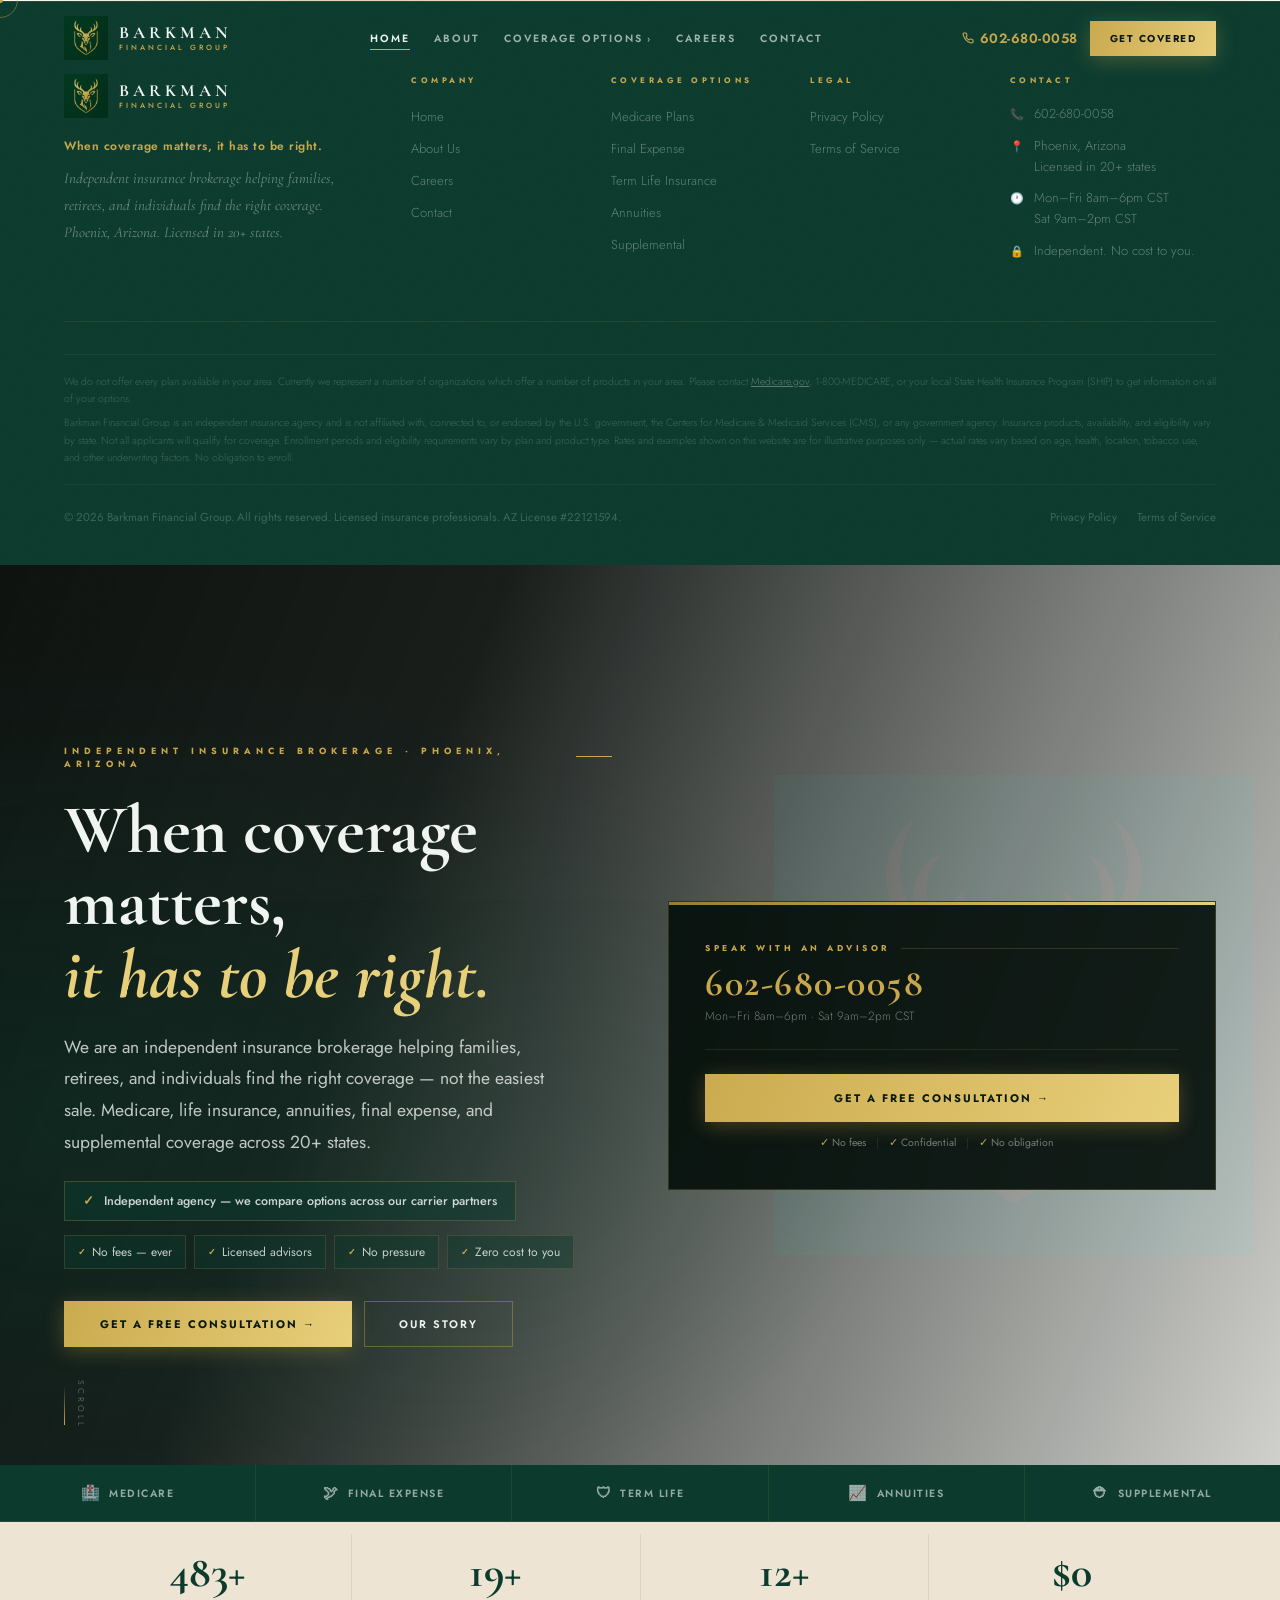
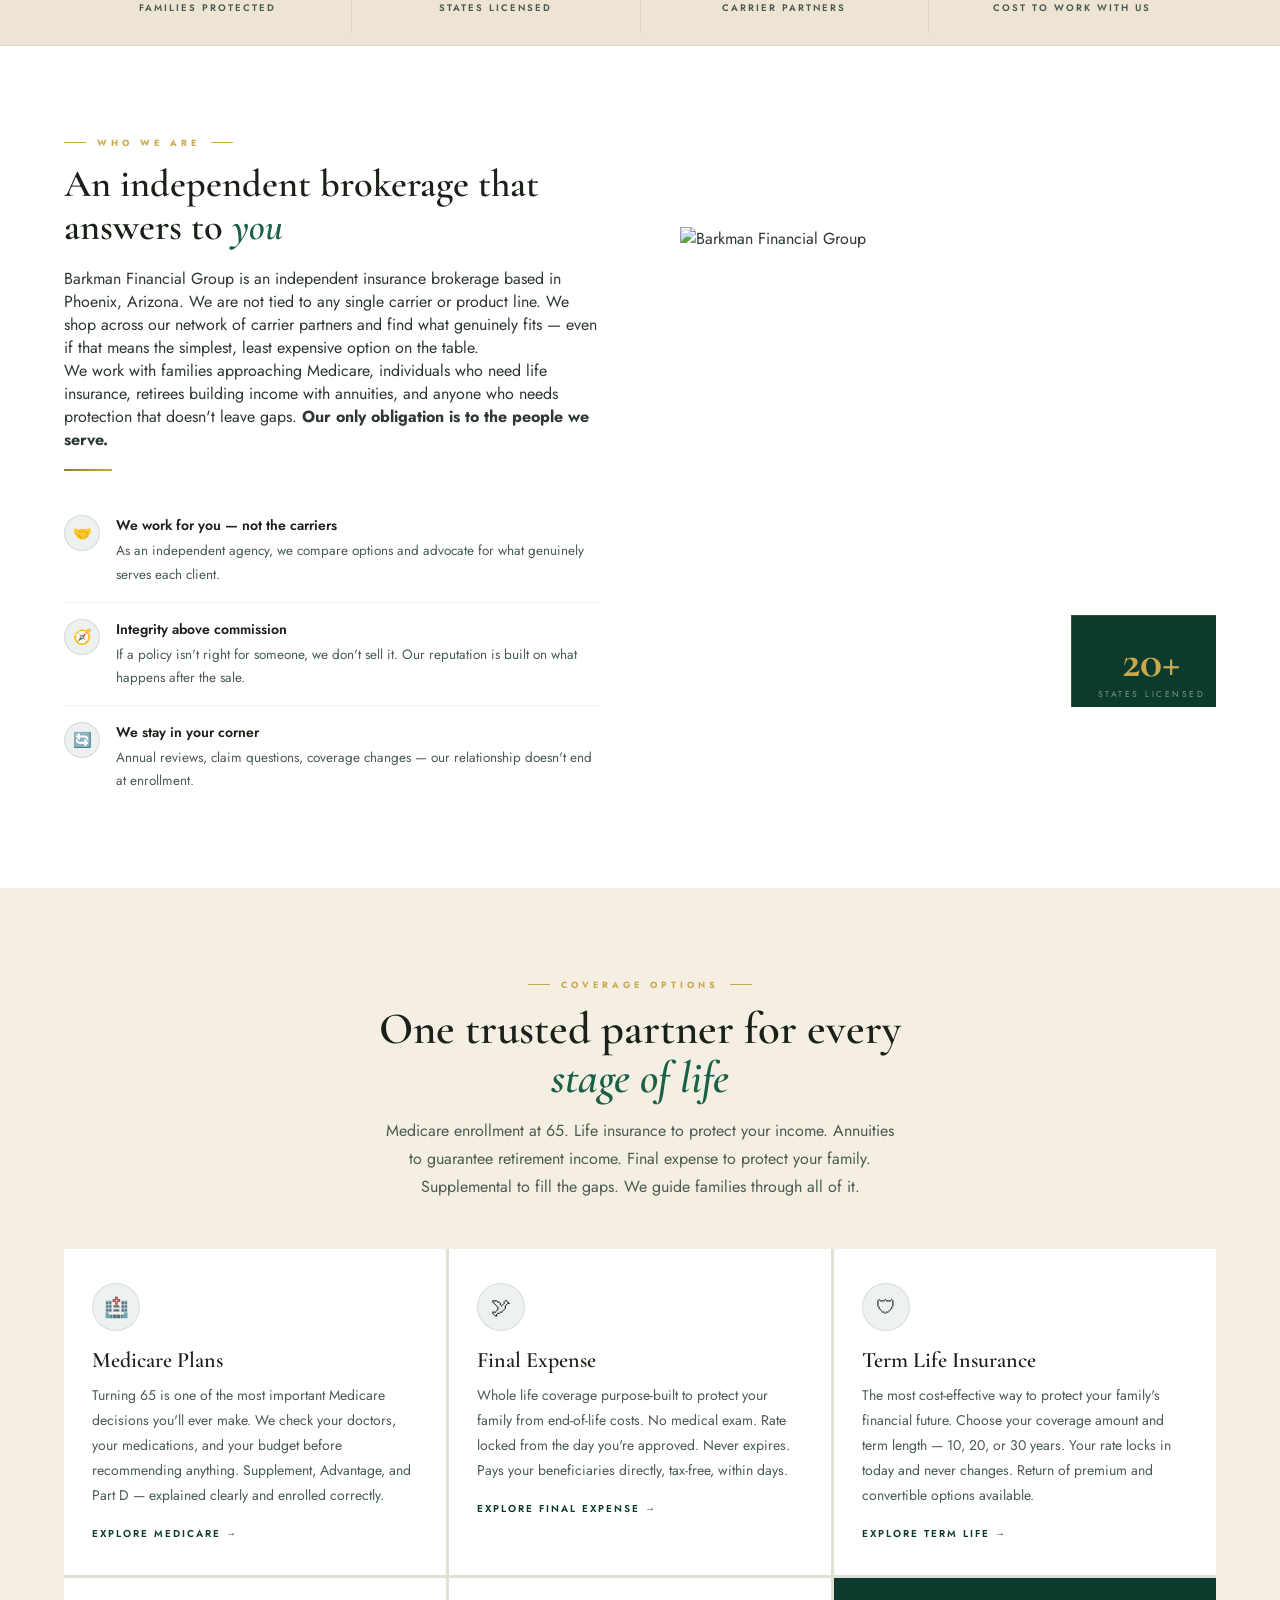
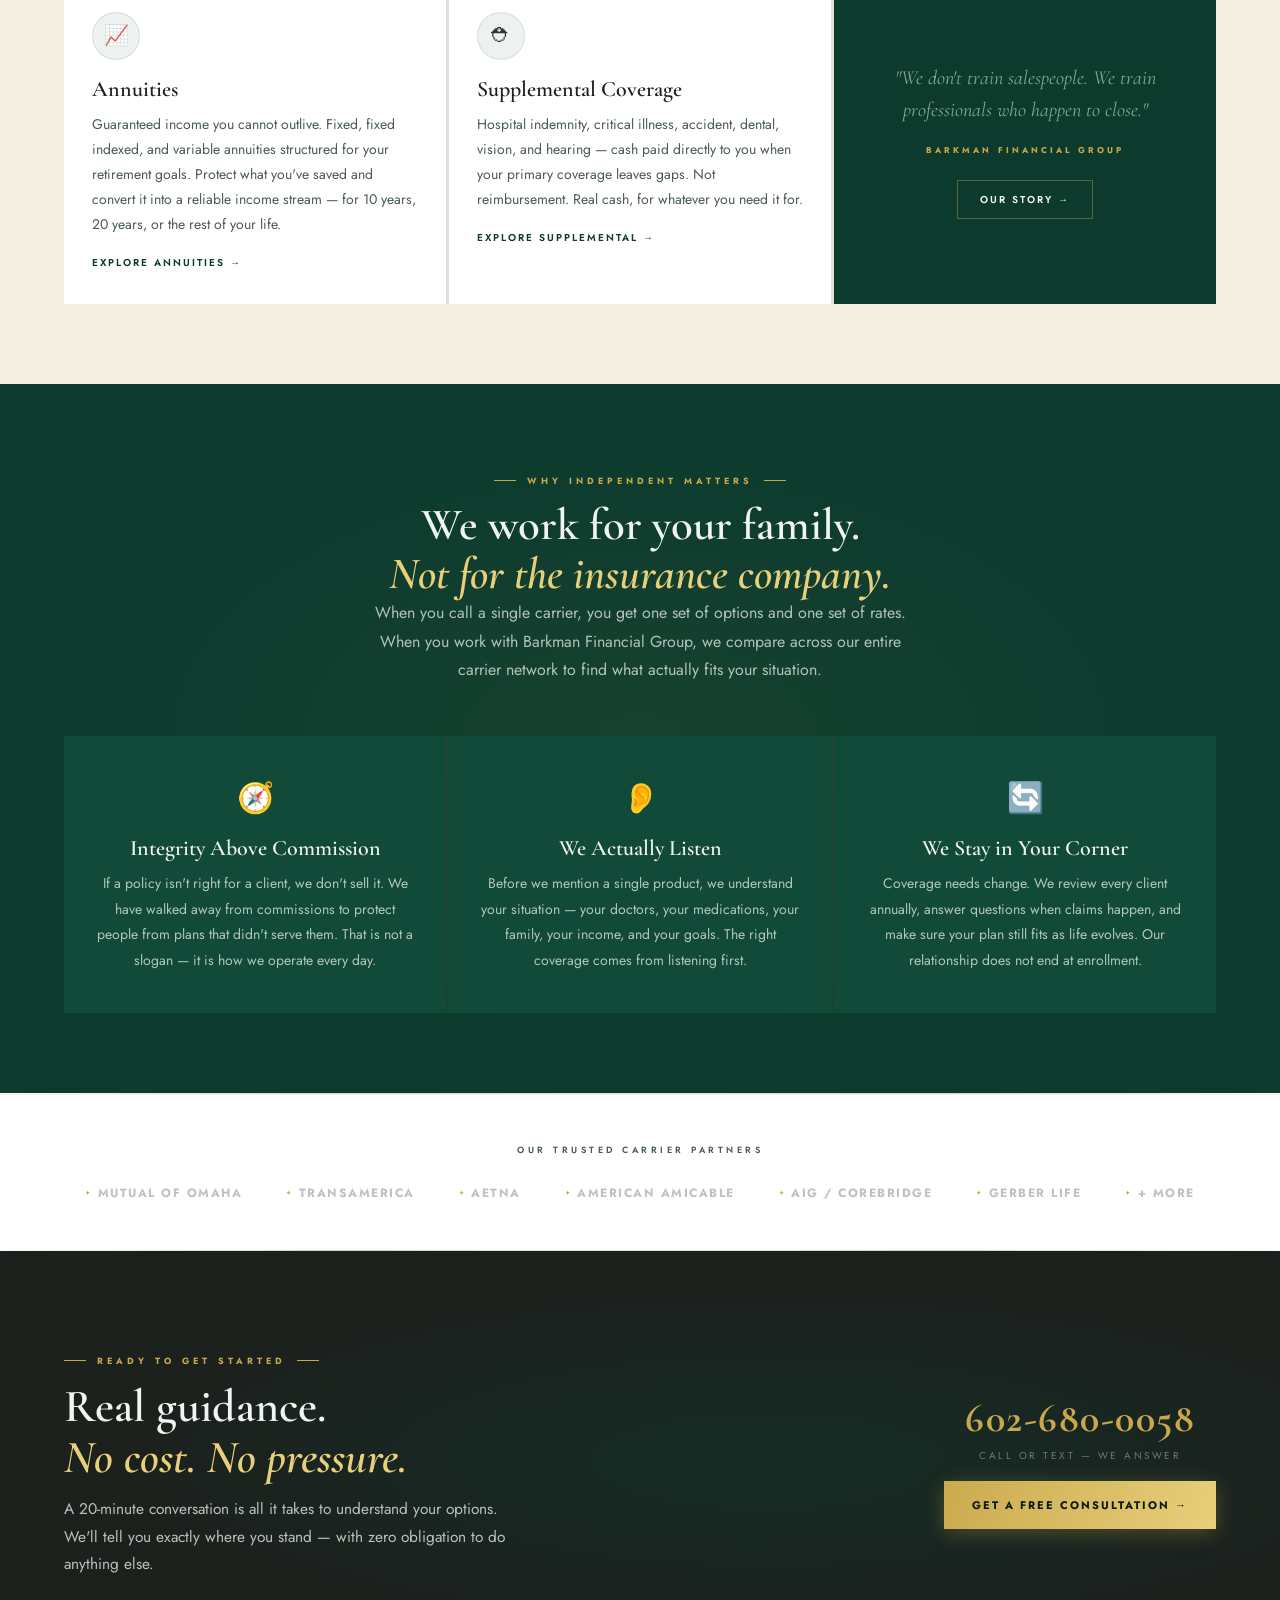
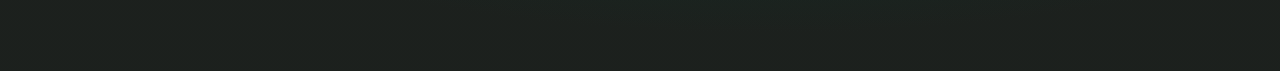
==== commit b38762be: "Add files via upload" ====
--- a/index.html
+++ b/index.html
@@ -4,7 +4,7 @@
 <meta charset="UTF-8">
 <meta name="viewport" content="width=device-width, initial-scale=1.0">
 <title>Barkman Financial Group — When Coverage Matters, It Has to Be Right</title>
-<meta name="description" content="Independent insurance brokerage serving families across 20+ states. Medicare, life insurance, annuities, final expense, and supplemental coverage. Based in Phoenix, Arizona.">
+<meta name="description" content="Independent insurance brokerage helping families find the right coverage. Medicare, life insurance, annuities, final expense, and supplemental. Phoenix, Arizona. Licensed in 20+ states.">
 <link rel="icon" type="image/png" href="BFG_LOGO.png">
 <link rel="stylesheet" href="css/shared.css">
 <link rel="stylesheet" href="css/home.css">
@@ -25,19 +25,19 @@
         When coverage matters,<br>
         <em>it has to be right.</em>
       </h1>
-      <p class="hero-sub">Medicare, life insurance, annuities, and final expense coverage — done right for families, retirees, and individuals across 20+ states. Independent guidance. Zero cost to you.</p>
-
-      <div class="hero-badge">Independent agent — we compare options across our carrier partners</div>
+      <p class="hero-sub">We are an independent insurance brokerage helping families, retirees, and individuals find the right coverage — not the easiest sale. Medicare, life insurance, annuities, final expense, and supplemental coverage across 20+ states.</p>
+
+      <div class="hero-indep">Independent agency — we compare options across our carrier partners</div>
 
       <div class="hero-pills">
         <div class="pill">No fees — ever</div>
         <div class="pill">Licensed advisors</div>
-        <div class="pill">Based in Arizona</div>
-        <div class="pill">Zero pressure</div>
+        <div class="pill">No pressure</div>
+        <div class="pill">Zero cost to you</div>
       </div>
 
       <div class="hero-btns">
-        <a href="contact.html" class="btn btn-gold btn-arrow">Get a Free Consultation <span class="arr">→</span></a>
+        <a href="contact.html" class="btn btn-gold">Get a Free Consultation →</a>
         <a href="about.html"   class="btn btn-outline">Our Story</a>
       </div>
     </div>
@@ -47,7 +47,7 @@
       <a href="tel:6026800058" class="hc-phone">602-680-0058</a>
       <div class="hc-hours">Mon–Fri 8am–6pm · Sat 9am–2pm CST</div>
       <div class="hc-sep"></div>
-      <a href="contact.html" class="btn btn-gold btn-arrow hc-btn">Get a Free Consultation <span class="arr">→</span></a>
+      <a href="contact.html" class="btn btn-gold hc-btn">Get a Free Consultation →</a>
       <div class="hc-trust">
         <span class="hc-t">No fees</span>
         <span class="hc-t">Confidential</span>
@@ -62,14 +62,14 @@
   </div>
 </section>
 
-<!-- ═══ SOLUTIONS STRIP ═══ -->
-<nav class="sol-strip" aria-label="Coverage solutions">
-  <div class="sol-in">
-    <a href="medicare.html"     class="sol-item"><span class="sol-ico">🏥</span> Medicare</a>
-    <a href="final-expense.html" class="sol-item"><span class="sol-ico">🕊</span> Final Expense</a>
-    <a href="term-life.html"    class="sol-item"><span class="sol-ico">🛡</span> Term Life</a>
-    <a href="annuities.html"    class="sol-item"><span class="sol-ico">📈</span> Annuities</a>
-    <a href="supplemental.html" class="sol-item"><span class="sol-ico">⛑</span> Supplemental</a>
+<!-- ═══ COVERAGE STRIP ═══ -->
+<nav class="cov-strip" aria-label="Coverage options">
+  <div class="cov-in">
+    <a href="medicare.html"      class="cov-item"><span class="cov-ico">🏥</span> Medicare</a>
+    <a href="final-expense.html" class="cov-item"><span class="cov-ico">🕊</span> Final Expense</a>
+    <a href="term-life.html"     class="cov-item"><span class="cov-ico">🛡</span> Term Life</a>
+    <a href="annuities.html"     class="cov-item"><span class="cov-ico">📈</span> Annuities</a>
+    <a href="supplemental.html"  class="cov-item"><span class="cov-ico">⛑</span> Supplemental</a>
   </div>
 </nav>
 
@@ -86,92 +86,106 @@
   </div>
 </div>
 
-<!-- ═══ SOLUTIONS ═══ -->
-<section class="solutions tex">
-  <div class="sol-wrap">
-    <div class="sol-hd r">
-      <div class="lbl">What We Offer</div>
-      <h2 class="h2">Comprehensive coverage solutions<br><em>for every stage of life</em></h2>
-      <p>One trusted partner for every coverage need — from Medicare enrollment to retirement income. We shop our carrier network and find what genuinely fits your situation.</p>
-    </div>
-    <div class="sol-grid">
+<!-- ═══ WHO WE ARE ═══ -->
+<section class="who-sec">
+  <div class="who-in">
+    <div class="r lft">
+      <div class="lbl">Who We Are</div>
+      <h2 style="font-family:'Cormorant Garamond',serif;font-size:clamp(26px,3vw,46px);font-weight:600;color:var(--text-dark);margin-bottom:18px;line-height:1.12;">An independent brokerage that answers to <em style="font-style:italic;color:var(--forest-lt);">you</em></h2>
+      <p>Barkman Financial Group is an independent insurance brokerage based in Phoenix, Arizona. We are not tied to any single carrier or product line. We shop across our network of carrier partners and find what genuinely fits — even if that means the simplest, least expensive option on the table.</p>
+      <p>We work with families approaching Medicare, individuals who need life insurance, retirees building income with annuities, and anyone who needs protection that doesn't leave gaps. <strong>Our only obligation is to the people we serve.</strong></p>
+      <div class="gold-bar"></div>
+      <div class="who-pillars">
+        <div class="who-pillar"><div class="wp-ico">🤝</div><div><span class="wp-name">We work for you — not the carriers</span><span class="wp-desc">As an independent agency, we compare options and advocate for what genuinely serves each client.</span></div></div>
+        <div class="who-pillar"><div class="wp-ico">🧭</div><div><span class="wp-name">Integrity above commission</span><span class="wp-desc">If a policy isn't right for someone, we don't sell it. Our reputation is built on what happens after the sale.</span></div></div>
+        <div class="who-pillar"><div class="wp-ico">🔄</div><div><span class="wp-name">We stay in your corner</span><span class="wp-desc">Annual reviews, claim questions, coverage changes — our relationship doesn't end at enrollment.</span></div></div>
+      </div>
+    </div>
+    <div class="r rgt" style="position:relative;">
+      <div style="height:480px;overflow:hidden;position:relative;">
+        <img src="https://images.unsplash.com/photo-1600880292089-90a7e086ee0c?w=800&q=80&fit=crop" alt="Barkman Financial Group" style="width:100%;height:100%;object-fit:cover;">
+        <div style="position:absolute;bottom:-16px;right:-16px;background:var(--forest);border:1px solid rgba(201,168,76,.22);padding:22px 26px;text-align:center;">
+          <div style="font-family:'Cormorant Garamond',serif;font-size:46px;font-weight:700;color:var(--gold);line-height:1;">20+</div>
+          <div style="font-size:8.5px;letter-spacing:2.5px;text-transform:uppercase;color:rgba(240,245,241,.5);display:block;margin-top:4px;">States Licensed</div>
+        </div>
+      </div>
+    </div>
+  </div>
+</section>
+
+<!-- ═══ COVERAGE OPTIONS ═══ -->
+<section class="cov-sec">
+  <div class="cov-wrap">
+    <div class="cov-hd r">
+      <div class="lbl" style="justify-content:center;">Coverage Options</div>
+      <h2 class="h2" style="color:var(--text-dark);">One trusted partner for every<br><em>stage of life</em></h2>
+      <p>Medicare enrollment at 65. Life insurance to protect your income. Annuities to guarantee retirement income. Final expense to protect your family. Supplemental to fill the gaps. We guide families through all of it.</p>
+    </div>
+    <div class="cov-grid">
       <div class="plan-card tilt r">
         <div class="plan-ico">🏥</div>
         <h3 class="plan-title">Medicare Plans</h3>
-        <p class="plan-body">Supplement, Advantage, and Part D — navigated clearly. We check your doctors, your medications, and your budget before recommending anything.</p>
-        <a href="medicare.html" class="plan-link">Explore Medicare <span class="arr">→</span></a>
+        <p class="plan-body">Turning 65 is one of the most important Medicare decisions you'll ever make. We check your doctors, your medications, and your budget before recommending anything. Supplement, Advantage, and Part D — explained clearly and enrolled correctly.</p>
+        <a href="medicare.html" class="plan-link">Explore Medicare →</a>
       </div>
       <div class="plan-card tilt r d2">
         <div class="plan-ico">🕊</div>
         <h3 class="plan-title">Final Expense</h3>
-        <p class="plan-body">Whole life coverage purpose-built to protect your family from end-of-life costs. No medical exam. Rate locked from day one. Never expires.</p>
-        <a href="final-expense.html" class="plan-link">Explore Final Expense <span class="arr">→</span></a>
+        <p class="plan-body">Whole life coverage purpose-built to protect your family from end-of-life costs. No medical exam. Rate locked from the day you're approved. Never expires. Pays your beneficiaries directly, tax-free, within days.</p>
+        <a href="final-expense.html" class="plan-link">Explore Final Expense →</a>
       </div>
       <div class="plan-card tilt r d3">
         <div class="plan-ico">🛡</div>
         <h3 class="plan-title">Term Life Insurance</h3>
-        <p class="plan-body">Straightforward income protection for your family. 10, 20, and 30-year terms. Return of premium options. Convertible term available.</p>
-        <a href="term-life.html" class="plan-link">Explore Term Life <span class="arr">→</span></a>
+        <p class="plan-body">The most cost-effective way to protect your family's financial future. Choose your coverage amount and term length — 10, 20, or 30 years. Your rate locks in today and never changes. Return of premium and convertible options available.</p>
+        <a href="term-life.html" class="plan-link">Explore Term Life →</a>
       </div>
       <div class="plan-card tilt r d4">
         <div class="plan-ico">📈</div>
         <h3 class="plan-title">Annuities</h3>
-        <p class="plan-body">Guaranteed income you cannot outlive. Fixed, fixed indexed, and variable annuities — structured for your retirement income goals and risk tolerance.</p>
-        <a href="annuities.html" class="plan-link">Explore Annuities <span class="arr">→</span></a>
+        <p class="plan-body">Guaranteed income you cannot outlive. Fixed, fixed indexed, and variable annuities structured for your retirement goals. Protect what you've saved and convert it into a reliable income stream — for 10 years, 20 years, or the rest of your life.</p>
+        <a href="annuities.html" class="plan-link">Explore Annuities →</a>
       </div>
       <div class="plan-card tilt r d5">
         <div class="plan-ico">⛑</div>
         <h3 class="plan-title">Supplemental Coverage</h3>
-        <p class="plan-body">Hospital indemnity, critical illness, accident, dental, and vision — cash paid directly to you when your primary coverage leaves gaps.</p>
-        <a href="supplemental.html" class="plan-link">Explore Supplemental <span class="arr">→</span></a>
+        <p class="plan-body">Hospital indemnity, critical illness, accident, dental, vision, and hearing — cash paid directly to you when your primary coverage leaves gaps. Not reimbursement. Real cash, for whatever you need it for.</p>
+        <a href="supplemental.html" class="plan-link">Explore Supplemental →</a>
       </div>
       <div class="plan-card r d6" style="background:var(--forest);display:flex;flex-direction:column;justify-content:center;align-items:center;text-align:center;padding:40px 28px;">
-        <div style="font-family:'Cormorant Garamond',serif;font-size:22px;font-style:italic;color:rgba(236,242,238,0.45);margin-bottom:18px;line-height:1.5;">"We don't train salespeople. We train professionals who happen to close."</div>
-        <div style="font-size:9px;letter-spacing:3px;text-transform:uppercase;color:var(--gold);font-weight:700;">Barkman Financial Group</div>
+        <div style="font-family:'Cormorant Garamond',serif;font-size:20px;font-style:italic;color:rgba(240,245,241,0.55);margin-bottom:18px;line-height:1.6;">"We don't train salespeople. We train professionals who happen to close."</div>
+        <div style="font-size:8.5px;letter-spacing:3px;text-transform:uppercase;color:var(--gold);font-weight:700;">Barkman Financial Group</div>
         <div style="margin-top:24px;">
-          <a href="about.html" class="btn btn-outline" style="font-size:10px;padding:11px 22px;">Our Story <span class="arr">→</span></a>
+          <a href="about.html" class="btn btn-outline" style="font-size:10px;padding:11px 22px;">Our Story →</a>
         </div>
       </div>
     </div>
   </div>
 </section>
 
-<!-- ═══ INDEPENDENT BADGE ═══ -->
-<section class="indep-strip">
-  <div class="indep-in">
-    <div class="indep-badge">
-      <span class="indep-badge-icon">🤝</span>
-      <span class="indep-badge-lbl">100%<br>Independent</span>
-    </div>
-    <div class="indep-txt r">
-      <h3>We work for you — not the insurance companies.</h3>
-      <p>As an independent brokerage, Barkman Financial Group is not tied to any single carrier. We compare options across our network of trusted carrier partners and recommend what genuinely fits — even if it's the least expensive option on the table. Our only obligation is to you.</p>
-    </div>
-  </div>
-</section>
-
-<!-- ═══ WHY ═══ -->
-<section class="why">
+<!-- ═══ WHY INDEPENDENT ═══ -->
+<section class="why-sec">
   <div class="why-in">
     <div class="why-hd r">
-      <div class="lbl" style="justify-content:center;">Why Barkman Financial Group</div>
-      <h2 class="h2 lt r d2">The standard we hold ourselves to</h2>
+      <div class="lbl" style="justify-content:center;">Why Independent Matters</div>
+      <h2 class="h2 lt r d2">We work for your family.<br><em>Not for the insurance company.</em></h2>
+      <p class="r d3" style="color:rgba(240,245,241,0.72);font-size:16px;font-weight:400;line-height:1.78;max-width:560px;margin:0 auto 40px;text-align:center;">When you call a single carrier, you get one set of options and one set of rates. When you work with Barkman Financial Group, we compare across our entire carrier network to find what actually fits your situation.</p>
     </div>
     <div class="why-grid">
       <div class="val-card r">
         <span class="val-icon">🧭</span>
         <h3 class="val-title">Integrity Above Commission</h3>
-        <p class="val-body">If a policy isn't right for a client, we don't sell it. Period. We build this business on reputation and trust — not on production numbers.</p>
+        <p class="val-body">If a policy isn't right for a client, we don't sell it. We have walked away from commissions to protect people from plans that didn't serve them. That is not a slogan — it is how we operate every day.</p>
       </div>
       <div class="val-card r d2">
         <span class="val-icon">👂</span>
         <h3 class="val-title">We Actually Listen</h3>
-        <p class="val-body">These are real people with real families. We take the time to understand each client's situation before we ever mention a product.</p>
+        <p class="val-body">Before we mention a single product, we understand your situation — your doctors, your medications, your family, your income, and your goals. The right coverage comes from listening first.</p>
       </div>
       <div class="val-card r d3">
         <span class="val-icon">🔄</span>
         <h3 class="val-title">We Stay in Your Corner</h3>
-        <p class="val-body">Our relationship with a client doesn't end at enrollment. Annual reviews, claim questions, coverage changes — we're here for all of it.</p>
+        <p class="val-body">Coverage needs change. We review every client annually, answer questions when claims happen, and make sure your plan still fits as life evolves. Our relationship does not end at enrollment.</p>
       </div>
     </div>
   </div>
@@ -195,30 +209,6 @@
 </section>
 <div class="gold-div"></div>
 
-<!-- ═══ TESTIMONIALS ═══ -->
-<section class="tests">
-  <div class="tests-in">
-    <div class="tests-hd r">
-      <div class="lbl" style="justify-content:center;">Client Stories</div>
-      <h2 class="h2 r d2" style="color:var(--text-dark);">What families are <em>saying</em></h2>
-    </div>
-    <div class="tests-grid">
-      <div class="test-card tilt r">
-        <span class="t-stars">★★★★★</span>
-        <span class="t-qm">"</span>
-        <p class="t-text">I turned 65 in March and had been dreading the Medicare stuff for months. One call and it all made sense. He checked my doctors, ran my prescriptions, found a plan that covered everything. I didn't have to figure any of it out myself.</p>
-        <div class="t-auth"><div class="t-av">S</div><div><span class="t-name">Sandra K.</span><span class="t-det">Retired · Age 65 · Tempe, AZ</span></div></div>
-      </div>
-      <div class="test-card tilt r d3">
-        <span class="t-stars">★★★★★</span>
-        <span class="t-qm">"</span>
-        <p class="t-text">I kept putting off the final expense thing for years. My daughter finally sat me down and we called together. Whole thing took maybe 30 minutes. I don't know why I waited so long honestly.</p>
-        <div class="t-auth"><div class="t-av">D</div><div><span class="t-name">Dorothy R.</span><span class="t-det">Retired · Age 74 · Phoenix, AZ</span></div></div>
-      </div>
-    </div>
-  </div>
-</section>
-
 <!-- ═══ CTA ═══ -->
 <section class="cta-sec">
   <div class="cta-bg"></div>
@@ -231,7 +221,7 @@
     <div class="cta-right r rgt">
       <a href="tel:6026800058" class="cta-ph">602-680-0058</a>
       <span class="cta-hrs">Call or text — we answer</span>
-      <a href="contact.html" class="btn btn-gold btn-arrow cta-btn">Get a Free Consultation <span class="arr">→</span></a>
+      <a href="contact.html" class="btn btn-gold" style="display:block;text-align:center;padding:16px 28px;font-size:11px;margin-top:0;">Get a Free Consultation →</a>
     </div>
   </div>
 </section>
--- a/css/shared.css
+++ b/css/shared.css
@@ -1,16 +1,19 @@
 /* ================================================================
-   BARKMAN FINANCIAL GROUP — v9 FINAL
+   BARKMAN FINANCIAL GROUP — shared.css v10
    Phoenix, AZ · License #22121594
-   
-   DROPDOWN FIX: display:none is the ONLY hidden state.
-   Not visibility:hidden. Not opacity:0. display:none.
-   Cannot flash. Cannot bleed through. Impossible to break.
+
+   KEY CHANGES FROM v9:
+   - Mobile nav background: SOLID from frame 1 (no transparency on mobile)
+   - Desktop nav: transparent over hero → solid on scroll (unchanged)
+   - Text contrast: all body text significantly brighter
+   - Dropdown: click-only, no hover states, display:none when closed
+   - "Solutions" → "Coverage Options" throughout
 ================================================================ */
 
 @import url('https://fonts.googleapis.com/css2?family=Cormorant+Garamond:ital,wght@0,400;0,600;0,700;1,400;1,600&family=Jost:wght@300;400;500;600;700&display=swap');
 
 *, *::before, *::after { box-sizing: border-box; margin: 0; padding: 0; }
-html { scroll-behavior: smooth; -webkit-text-size-adjust: 100%; font-size: 16px; }
+html { scroll-behavior: smooth; -webkit-text-size-adjust: 100%; }
 img { max-width: 100%; display: block; }
 
 :root {
@@ -26,11 +29,11 @@
   --cream-mid:   #EDE4D4;
   --warm-white:  #FAFAF6;
   --text-dark:   #1A2118;
-  --text-body:   #364039;
-  --text-muted:  #697870;
-  --text-light:  #ECF2EE;
-  --text-dim:    rgba(236,242,238,0.52);
-  --text-xdim:   rgba(236,242,238,0.28);
+  --text-body:   #2C3830;
+  --text-muted:  #4A5C50;      /* was #697870 — much brighter now */
+  --text-light:  #F0F5F1;      /* was #ECF2EE — brighter */
+  --text-dim:    rgba(240,245,241,0.72);  /* was 0.52 — much brighter */
+  --text-xdim:   rgba(240,245,241,0.42); /* was 0.28 — brighter */
   --nav-h:       76px;
   --max:         1380px;
   --pad:         clamp(20px, 5vw, 72px);
@@ -48,24 +51,17 @@
   -moz-osx-font-smoothing: grayscale;
 }
 
-/* Texture */
-.tex {
-  background-color: var(--cream);
-  background-image: url("data:image/svg+xml,%3Csvg xmlns='http://www.w3.org/2000/svg' width='400' height='400'%3E%3Cfilter id='t'%3E%3CfeTurbulence type='fractalNoise' baseFrequency='0.62' numOctaves='4' stitchTiles='stitch'/%3E%3CfeColorMatrix type='saturate' values='0.3'/%3E%3C/filter%3E%3Crect width='400' height='400' filter='url(%23t)' opacity='0.05'/%3E%3C/svg%3E");
-}
-.tex-lt {
-  background-color: var(--cream-mid);
-  background-image: url("data:image/svg+xml,%3Csvg xmlns='http://www.w3.org/2000/svg' width='400' height='400'%3E%3Cfilter id='t'%3E%3CfeTurbulence type='fractalNoise' baseFrequency='0.62' numOctaves='4' stitchTiles='stitch'/%3E%3CfeColorMatrix type='saturate' values='0.3'/%3E%3C/filter%3E%3Crect width='400' height='400' filter='url(%23t)' opacity='0.04'/%3E%3C/svg%3E");
-}
-
 /* Grain overlay */
 body::after {
-  content: ''; position: fixed; inset: 0; z-index: 9998;
-  pointer-events: none;
+  content: ''; position: fixed; inset: 0; z-index: 9998; pointer-events: none;
   background-image: url("data:image/svg+xml,%3Csvg xmlns='http://www.w3.org/2000/svg' width='200' height='200'%3E%3Cfilter id='n'%3E%3CfeTurbulence type='fractalNoise' baseFrequency='0.78' numOctaves='4' stitchTiles='stitch'/%3E%3C/filter%3E%3Crect width='200' height='200' filter='url(%23n)' opacity='0.018'/%3E%3C/svg%3E");
 }
 
-/* Scroll progress */
+/* Texture */
+.tex  { background-color: var(--cream); }
+.tex-lt { background-color: var(--cream-mid); }
+
+/* ── SCROLL PROGRESS ── */
 #sp {
   position: fixed; top: 0; left: 0; z-index: 10001;
   height: 3px; width: 0%;
@@ -73,7 +69,7 @@
   pointer-events: none; transition: width .1s linear;
 }
 
-/* Custom cursor — desktop only */
+/* ── CURSOR (desktop only) ── */
 .cur-d, .cur-r {
   position: fixed; border-radius: 50%;
   pointer-events: none; z-index: 10000;
@@ -87,11 +83,8 @@
 }
 .cur-r.h { width: 58px; height: 58px; border-color: var(--gold); background: rgba(201,168,76,0.07); }
 .cur-r.c { width: 22px; height: 22px; background: rgba(201,168,76,0.15); }
-
-/* Hide cursor on touch */
 @media (hover: none), (pointer: coarse) {
   .cur-d, .cur-r { display: none !important; }
-  body { cursor: auto !important; }
 }
 
 /* ================================================================
@@ -101,20 +94,39 @@
   position: fixed; top: 0; width: 100%;
   height: var(--nav-h); z-index: 1000;
 }
+
+/* ── NAV BACKGROUND ──
+   DESKTOP: transparent over hero → solid on scroll
+   MOBILE: ALWAYS solid — prevents footer bleeding through transparent bg
+   This is the architectural fix for the "dropdown illusion" bug.
+*/
 .nav-bg {
   position: absolute; inset: 0;
+  /* Desktop default: transparent */
   background: transparent;
   border-bottom: 1px solid transparent;
-  transition: background .45s var(--ease), border-color .45s, box-shadow .45s, backdrop-filter .45s;
+  transition: background .45s var(--ease), border-color .45s, box-shadow .45s;
   pointer-events: none;
 }
+/* Desktop: solid when scrolled */
 #nav.scrolled .nav-bg {
-  background: rgba(10,48,36,0.97);
+  background: rgba(8, 38, 28, 0.97);
   backdrop-filter: blur(20px) saturate(160%);
   -webkit-backdrop-filter: blur(20px) saturate(160%);
-  border-bottom-color: rgba(201,168,76,0.16);
-  box-shadow: 0 2px 40px rgba(0,0,0,0.4);
-}
+  border-bottom-color: rgba(201,168,76,0.18);
+  box-shadow: 0 2px 40px rgba(0,0,0,0.45);
+}
+/* MOBILE: always solid regardless of scroll position */
+@media (max-width: 860px) {
+  .nav-bg {
+    background: rgba(8, 38, 28, 0.98) !important;
+    backdrop-filter: blur(20px);
+    -webkit-backdrop-filter: blur(20px);
+    border-bottom-color: rgba(201,168,76,0.15) !important;
+    box-shadow: 0 2px 32px rgba(0,0,0,0.4) !important;
+  }
+}
+
 .nav-in {
   position: relative; z-index: 1;
   max-width: var(--max); margin: 0 auto;
@@ -128,25 +140,20 @@
 .nav-logo:hover .logo-img { transform: rotate(5deg) scale(1.06); }
 .logo-img img { width: 100%; height: 100%; object-fit: contain; }
 .logo-txt { line-height: 1.1; }
-.logo-name {
-  display: block; font-family: 'Cormorant Garamond', serif;
-  font-size: 17px; font-weight: 700; letter-spacing: 4px;
-  text-transform: uppercase; color: var(--text-light);
-}
-.logo-sub {
-  display: block; font-size: 7.5px; letter-spacing: 3px;
-  text-transform: uppercase; color: var(--gold); font-weight: 500; margin-top: 2px;
-}
+.logo-name { display: block; font-family: 'Cormorant Garamond', serif; font-size: 17px; font-weight: 700; letter-spacing: 4px; text-transform: uppercase; color: var(--text-light); }
+.logo-sub  { display: block; font-size: 7.5px; letter-spacing: 3px; text-transform: uppercase; color: var(--gold); font-weight: 500; margin-top: 2px; }
 
 /* Nav links */
 .nav-links { display: flex; align-items: center; gap: 0; list-style: none; }
 .nav-links > li { position: relative; }
+.dd-parent { position: relative; }
+
 .nlk {
   display: flex; align-items: center; gap: 4px;
   padding: 8px 12px; background: none; border: none;
   font-family: 'Jost', sans-serif; font-size: 10.5px;
   letter-spacing: 2px; text-transform: uppercase; font-weight: 600;
-  color: rgba(236,242,238,0.6); text-decoration: none;
+  color: rgba(240,245,241,0.65); text-decoration: none;
   transition: color .2s; position: relative; cursor: pointer; white-space: nowrap;
 }
 .nlk::after {
@@ -159,59 +166,42 @@
 .nlk:hover::after, .nlk.active::after { transform: scaleX(1); }
 .nav-chev { font-size: 9px; display: inline-block; transition: transform .22s; }
 
-/* ================================================================
-   DROPDOWN — PERMANENT FIX
-   
-   display:none = the element does not exist to the browser.
-   It cannot flash. It cannot be visible at page load.
-   It cannot bleed through transparent backgrounds.
-   It cannot be triggered by CSS hover.
-   
-   The ONLY way it appears: JS adds class "open".
-   The ONLY way it disappears: JS removes class "open".
-   
-   No visibility. No opacity. No transitions on the hide.
-   Animation plays on show via @keyframes. Instant on hide.
-================================================================ */
+/* ── DROPDOWN ──
+   CLOSED: display:none — element does not exist in layout.
+   Cannot flash. Cannot paint. Cannot be seen. No exceptions.
+   OPEN: JS adds class "open" → display:block + animation.
+   NO CSS :hover states. Click only.
+*/
 .nav-dd {
-  /* CLOSED STATE — does not exist in layout */
-  display: none;
-  
-  /* Position */
+  display: none;                    /* CLOSED — does not exist */
   position: absolute;
-  top: calc(100% + 4px);
+  top: calc(100% + 6px);
   left: 50%;
   transform: translateX(-50%);
-  
-  /* Appearance */
-  background: rgba(8,40,28,0.99);
-  border: 1px solid rgba(201,168,76,0.18);
+  background: rgba(6, 30, 22, 0.99);
+  border: 1px solid rgba(201,168,76,0.2);
   border-top: 2px solid var(--gold);
   list-style: none;
-  min-width: 220px;
+  min-width: 230px;
   padding: 8px 0;
-  box-shadow: 0 20px 60px rgba(0,0,0,0.7);
+  box-shadow: 0 24px 64px rgba(0,0,0,0.75);
   z-index: 9999;
 }
 .nav-dd.open {
-  /* OPEN STATE — animate in */
-  display: block;
+  display: block;                   /* OPEN — animate in */
   animation: ddIn .18s var(--ease) both;
 }
 @keyframes ddIn {
-  from { opacity: 0; transform: translateX(-50%) translateY(5px); }
+  from { opacity: 0; transform: translateX(-50%) translateY(6px); }
   to   { opacity: 1; transform: translateX(-50%) translateY(0); }
 }
 .nav-dd a {
-  display: block; padding: 11px 24px;
-  font-size: 10.5px; letter-spacing: 1.5px; text-transform: uppercase;
-  font-weight: 500; color: rgba(236,242,238,0.5); text-decoration: none;
+  display: block; padding: 12px 24px;
+  font-size: 11px; letter-spacing: 1.5px; text-transform: uppercase;
+  font-weight: 500; color: rgba(240,245,241,0.58); text-decoration: none;
   transition: color .15s, padding-left .18s var(--out), background .15s;
 }
-.nav-dd a:hover { color: var(--gold-lt); padding-left: 32px; background: rgba(201,168,76,0.06); }
-.nav-dd-sep {
-  height: 1px; background: rgba(201,168,76,0.1); margin: 6px 0;
-}
+.nav-dd a:hover { color: var(--gold-lt); padding-left: 32px; background: rgba(201,168,76,0.07); }
 
 /* Nav right */
 .nav-right { display: flex; align-items: center; gap: 12px; flex-shrink: 0; }
@@ -222,17 +212,14 @@
   transition: color .2s; white-space: nowrap;
 }
 .nav-ph:hover { color: var(--gold-lt); }
+.nav-cta-btn { font-size: 10px !important; padding: 10px 20px !important; letter-spacing: 1.5px !important; }
 
 /* Hamburger */
 .nav-ham {
   display: none; flex-direction: column; gap: 5px;
-  padding: 6px; background: none; border: none; cursor: pointer; z-index: 1002;
-  flex-shrink: 0;
-}
-.nav-ham span {
-  display: block; height: 1.5px; background: var(--gold);
-  transition: all .35s var(--out); transform-origin: center;
-}
+  padding: 6px; background: none; border: none; cursor: pointer; z-index: 1002; flex-shrink: 0;
+}
+.nav-ham span { display: block; height: 1.5px; background: var(--gold); transition: all .35s var(--out); transform-origin: center; }
 .nav-ham span:nth-child(1) { width: 24px; }
 .nav-ham span:nth-child(2) { width: 16px; margin-left: 8px; }
 .nav-ham span:nth-child(3) { width: 24px; }
@@ -240,15 +227,13 @@
 .nav-ham.open span:nth-child(2) { opacity: 0; transform: scaleX(0); }
 .nav-ham.open span:nth-child(3) { transform: rotate(-45deg) translateY(-4.6px); }
 
-/* ================================================================
-   MOBILE NAV — also display:none fix
-================================================================ */
+/* ── MOBILE NAV OVERLAY ── */
 .mob-nav {
-  display: none; /* NOT visibility:hidden — display:none */
+  display: none;  /* CLOSED — does not exist */
   position: fixed; inset: 0; z-index: 990;
   background: var(--forest);
   flex-direction: column; align-items: center; justify-content: center; gap: 4px;
-  overflow-y: auto;
+  overflow-y: auto; padding: 80px 20px 40px;
 }
 .mob-nav.open {
   display: flex;
@@ -258,8 +243,8 @@
 
 .mob-lnk {
   font-family: 'Cormorant Garamond', serif;
-  font-size: clamp(26px, 5.5vw, 48px); font-weight: 600;
-  color: rgba(236,242,238,0.35); text-decoration: none; letter-spacing: 2px;
+  font-size: clamp(26px, 5.5vw, 44px); font-weight: 600;
+  color: rgba(240,245,241,0.45); text-decoration: none; letter-spacing: 2px;
   transition: color .2s, transform .2s; padding: 4px 0;
 }
 .mob-lnk:hover { color: var(--gold); transform: translateX(6px); }
@@ -271,15 +256,12 @@
 .mob-nav.open .mob-lnk:nth-child(5){animation-delay:.21s}
 .mob-nav.open .mob-lnk:nth-child(6){animation-delay:.25s}
 .mob-nav.open .mob-lnk:nth-child(7){animation-delay:.29s}
+.mob-nav.open .mob-lnk:nth-child(8){animation-delay:.33s}
+.mob-nav.open .mob-lnk:nth-child(9){animation-delay:.37s}
 @keyframes mobLnk { from{opacity:0;transform:translateY(12px)} to{opacity:1;transform:translateY(0)} }
-
-.mob-divider { width: 40px; height: 1px; background: rgba(201,168,76,0.2); margin: 12px 0; }
-.mob-ph {
-  color: var(--gold); font-size: clamp(18px, 3.5vw, 24px);
-  font-weight: 600; text-decoration: none; letter-spacing: 1px;
-  animation: mobLnk .4s .33s var(--out) both;
-}
-.mob-cta-wrap { margin-top: 16px; animation: mobLnk .4s .38s var(--out) both; }
+.mob-divider { width: 40px; height: 1px; background: rgba(201,168,76,0.2); margin: 10px 0; }
+.mob-ph { color: var(--gold); font-size: clamp(18px, 3.5vw, 24px); font-weight: 600; text-decoration: none; letter-spacing: 1px; animation: mobLnk .4s .38s var(--out) both; }
+.mob-cta-wrap { margin-top: 16px; animation: mobLnk .4s .43s var(--out) both; }
 
 /* ================================================================
    BUTTONS
@@ -318,7 +300,7 @@
 .btn:hover .arr { transform: translateX(4px); }
 
 /* ================================================================
-   TYPE SYSTEM
+   TYPE SYSTEM — brighter text throughout
 ================================================================ */
 .lbl {
   display: inline-flex; align-items: center; gap: 11px;
@@ -327,7 +309,7 @@
 }
 .lbl::before, .lbl::after { content: ''; flex-shrink: 0; width: 22px; height: 1px; background: currentColor; }
 
-h1.display, .display {
+.display {
   font-family: 'Cormorant Garamond', serif;
   font-size: clamp(38px, 5.5vw, 78px);
   font-weight: 700; line-height: 1.05; color: var(--text-light);
@@ -345,20 +327,19 @@
 
 .h3 {
   font-family: 'Cormorant Garamond', serif;
-  font-size: clamp(22px, 2.5vw, 34px);
+  font-size: clamp(20px, 2.5vw, 32px);
   font-weight: 600; line-height: 1.15; color: var(--text-dark);
 }
 
-.body-t { font-size: 16px; line-height: 1.82; color: var(--text-muted); font-weight: 300; }
-.body-t.lt { color: var(--text-dim); }
-.body-t.sm { font-size: 14px; }
+/* Body text — significantly brighter than v9 */
+.body-t     { font-size: 16px; line-height: 1.82; color: var(--text-muted); font-weight: 400; }
+.body-t.lt  { color: var(--text-dim); }
+.body-t.sm  { font-size: 14px; }
 
 .gold-bar { width: 48px; height: 2px; background: linear-gradient(90deg, var(--gold-dk), var(--gold)); margin: 18px 0; }
-.gold-div { height: 1px; background: linear-gradient(90deg, transparent, var(--gold-dk), var(--gold), var(--gold-dk), transparent); opacity: 0.28; }
-
-/* ================================================================
-   SCROLL REVEALS
-================================================================ */
+.gold-div { height: 1px; background: linear-gradient(90deg, transparent, var(--gold-dk), var(--gold), var(--gold-dk), transparent); opacity: 0.3; }
+
+/* ── SCROLL REVEALS ── */
 .r { opacity: 0; transform: translateY(22px); transition: opacity .9s var(--out), transform .9s var(--out); }
 .r.lft { transform: translateX(-18px); }
 .r.rgt { transform: translateX(18px); }
@@ -375,7 +356,7 @@
   display: flex; align-items: center; justify-content: center;
   color: var(--gold); font-size: 16px; cursor: pointer; text-decoration: none;
   opacity: 0; transform: translateY(12px);
-  transition: opacity .35s, transform .35s var(--out), border-color .2s, background .2s;
+  transition: opacity .35s, transform .35s var(--out), border-color .2s;
   pointer-events: none; box-shadow: 0 4px 20px rgba(0,0,0,0.3);
 }
 #btt.vis { opacity: 1; transform: translateY(0); pointer-events: all; }
@@ -400,83 +381,58 @@
 .ft-brand-logo { margin-bottom: 18px; display: inline-flex; }
 .ft-tagline {
   font-family: 'Cormorant Garamond', serif;
-  font-size: 16px; font-style: italic;
-  color: rgba(236,242,238,0.32); line-height: 1.8; max-width: 280px;
+  font-size: 15px; font-style: italic;
+  color: rgba(240,245,241,0.42); line-height: 1.8; max-width: 280px;
 }
 .ft-tagline strong {
   font-style: normal; color: var(--gold); font-size: 12px;
   display: block; margin-bottom: 7px;
   font-family: 'Jost', sans-serif; font-weight: 600; letter-spacing: 0.5px;
 }
-.ft-col h4 {
-  font-size: 8px; letter-spacing: 3.5px; text-transform: uppercase;
-  color: var(--gold); font-weight: 700; margin-bottom: 18px;
-}
+.ft-col h4 { font-size: 8px; letter-spacing: 3.5px; text-transform: uppercase; color: var(--gold); font-weight: 700; margin-bottom: 18px; }
 .ft-col ul { list-style: none; }
 .ft-col li { margin-bottom: 9px; }
 .ft-col a {
-  text-decoration: none; color: rgba(236,242,238,0.28); font-size: 13px; font-weight: 300;
+  text-decoration: none; color: rgba(240,245,241,0.38); font-size: 13px; font-weight: 300;
   transition: color .18s, padding-left .2s var(--out);
 }
 .ft-col a:hover { color: var(--gold-lt); padding-left: 4px; }
 .ft-ci { display: flex; gap: 10px; align-items: flex-start; margin-bottom: 11px; }
 .ft-ci-icon { color: var(--gold); flex-shrink: 0; font-size: 11px; margin-top: 2px; }
-.ft-ci-txt { color: rgba(236,242,238,0.28); font-size: 13px; font-weight: 300; line-height: 1.6; }
+.ft-ci-txt { color: rgba(240,245,241,0.38); font-size: 13px; font-weight: 300; line-height: 1.6; }
 .ft-ci-txt a { color: inherit; text-decoration: none; transition: color .18s; }
 .ft-ci-txt a:hover { color: var(--gold-lt); }
-
-/* Compliance */
-.ft-compliance {
-  border-top: 1px solid rgba(201,168,76,0.08);
-  border-bottom: 1px solid rgba(201,168,76,0.08);
-  padding: 18px 0; margin-bottom: 24px;
-}
-.ft-compliance p {
-  font-size: 10.5px; color: rgba(236,242,238,0.18);
-  font-weight: 300; line-height: 1.65; margin-bottom: 7px;
-}
+.ft-compliance { border-top: 1px solid rgba(201,168,76,0.08); border-bottom: 1px solid rgba(201,168,76,0.08); padding: 18px 0; margin-bottom: 24px; }
+.ft-compliance p { font-size: 10.5px; color: rgba(240,245,241,0.22); font-weight: 300; line-height: 1.65; margin-bottom: 7px; }
 .ft-compliance p:last-child { margin-bottom: 0; }
-.ft-compliance a { color: rgba(236,242,238,0.28); text-decoration: underline; }
+.ft-compliance a { color: rgba(240,245,241,0.35); text-decoration: underline; }
 .ft-compliance a:hover { color: var(--gold-lt); }
-
-.ft-bot {
-  display: flex; align-items: center; justify-content: space-between;
-  flex-wrap: wrap; gap: 14px;
-}
-.ft-copy { color: rgba(236,242,238,0.16); font-size: 11.5px; }
+.ft-bot { display: flex; align-items: center; justify-content: space-between; flex-wrap: wrap; gap: 14px; }
+.ft-copy { color: rgba(240,245,241,0.22); font-size: 11.5px; }
 .ft-legal { display: flex; gap: 20px; }
-.ft-legal a { color: rgba(236,242,238,0.16); font-size: 11.5px; text-decoration: none; transition: color .18s; }
+.ft-legal a { color: rgba(240,245,241,0.22); font-size: 11.5px; text-decoration: none; transition: color .18s; }
 .ft-legal a:hover { color: var(--gold); }
 
 /* ================================================================
    FAQ ACCORDION
 ================================================================ */
-.faq-list { border-top: 1px solid rgba(0,0,0,0.07); }
-.faq-item { border-bottom: 1px solid rgba(0,0,0,0.07); }
-.faq-q {
-  display: flex; align-items: center; justify-content: space-between; gap: 18px;
-  padding: 18px 0; cursor: pointer; width: 100%;
-  background: none; border: none; text-align: left;
-}
-.faq-qt { font-size: 15px; font-weight: 500; color: var(--text-dark); line-height: 1.5; font-family: 'Jost', sans-serif; transition: color .18s; }
+.faq-list { border-top: 1px solid rgba(0,0,0,0.08); }
+.faq-item { border-bottom: 1px solid rgba(0,0,0,0.08); }
+.faq-q { display: flex; align-items: center; justify-content: space-between; gap: 18px; padding: 20px 0; cursor: pointer; width: 100%; background: none; border: none; text-align: left; }
+.faq-qt { font-size: 15.5px; font-weight: 500; color: var(--text-dark); line-height: 1.5; font-family: 'Jost', sans-serif; transition: color .18s; }
 .faq-q:hover .faq-qt { color: var(--forest); }
-.faq-qi {
-  width: 26px; height: 26px; flex-shrink: 0;
-  border: 1px solid rgba(0,0,0,0.12); border-radius: 50%;
-  display: flex; align-items: center; justify-content: center;
-  font-size: 14px; color: var(--gold); transition: all .25s;
-}
+.faq-qi { width: 28px; height: 28px; flex-shrink: 0; border: 1px solid rgba(0,0,0,0.14); border-radius: 50%; display: flex; align-items: center; justify-content: center; font-size: 15px; color: var(--gold); transition: all .25s; }
 .faq-item.open .faq-qi { transform: rotate(45deg); border-color: var(--gold); }
-.faq-ans { overflow: hidden; max-height: 0; transition: max-height .4s var(--ease); }
-.faq-ans-in { padding-bottom: 18px; font-size: 14.5px; line-height: 1.82; color: var(--text-muted); font-weight: 300; }
-.faq-item.open .faq-ans { max-height: 500px; }
-
-/* Dark FAQ variant */
-.faq-item.dk { border-bottom-color: rgba(201,168,76,0.1); }
+.faq-ans { overflow: hidden; max-height: 0; transition: max-height .45s var(--ease); }
+.faq-ans-in { padding-bottom: 20px; font-size: 15px; line-height: 1.85; color: var(--text-muted); font-weight: 400; }
+.faq-item.open .faq-ans { max-height: 600px; }
+
+/* Dark FAQ */
+.faq-item.dk { border-bottom-color: rgba(201,168,76,0.12); }
 .faq-item.dk .faq-qt { color: var(--text-light); }
 .faq-item.dk .faq-q:hover .faq-qt { color: var(--gold-lt); }
-.faq-item.dk .faq-qi { border-color: rgba(201,168,76,0.25); }
-.faq-item.dk .faq-ans-in { color: var(--text-dim); }
+.faq-item.dk .faq-qi { border-color: rgba(201,168,76,0.3); }
+.faq-item.dk .faq-ans-in { color: rgba(240,245,241,0.72); }
 
 /* ================================================================
    RESPONSIVE
--- a/css/home.css
+++ b/css/home.css
@@ -1,4 +1,4 @@
-/* HOME PAGE CSS v9 */
+/* HOME PAGE CSS v10 */
 
 /* ── HERO ── */
 .hero {
@@ -10,9 +10,9 @@
   background:
     linear-gradient(112deg,
       rgba(4,9,6,0.97) 0%,
-      rgba(4,9,6,0.92) 34%,
-      rgba(4,9,6,0.62) 56%,
-      rgba(4,9,6,0.1) 100%
+      rgba(4,9,6,0.92) 32%,
+      rgba(4,9,6,0.65) 55%,
+      rgba(4,9,6,0.15) 100%
     ),
     url('https://images.unsplash.com/photo-1573497019940-1c28c88b4f3e?w=1800&q=85&fit=crop&crop=faces,top') center/cover no-repeat;
 }
@@ -23,13 +23,11 @@
 .hero-ptcl { position: absolute; inset: 0; pointer-events: none; overflow: hidden; }
 .ptcl { position: absolute; border-radius: 50%; background: var(--gold); opacity: 0; animation: pdrift linear infinite; }
 @keyframes pdrift {
-  0%   { opacity: 0; transform: translateY(0) scale(0); }
-  8%   { opacity: .35; transform: translateY(-10px) scale(1); }
-  90%  { opacity: .08; }
-  100% { opacity: 0; transform: translateY(-100px) scale(.4); }
-}
-
-/* Watermark crest */
+  0%{opacity:0;transform:translateY(0) scale(0)}
+  8%{opacity:.35;transform:translateY(-10px) scale(1)}
+  90%{opacity:.08}
+  100%{opacity:0;transform:translateY(-100px) scale(.4)}
+}
 .hero-wm {
   position: absolute; right: 2%; top: 50%; transform: translateY(-50%);
   width: min(38vw, 480px); height: min(38vw, 480px);
@@ -38,16 +36,14 @@
   animation: wmf 18s ease-in-out infinite;
 }
 @keyframes wmf {
-  0%,100% { transform: translateY(-50%) scale(1) rotate(0deg); }
-  50%      { transform: translateY(-52%) scale(1.01) rotate(1.5deg); }
-}
-
+  0%,100%{transform:translateY(-50%) scale(1) rotate(0deg)}
+  50%{transform:translateY(-52%) scale(1.01) rotate(1.5deg)}
+}
 .hero-in {
   position: relative; z-index: 2;
   max-width: var(--max); margin: 0 auto; width: 100%;
   padding: calc(var(--nav-h) + 72px) var(--pad) 88px;
-  display: grid; grid-template-columns: 1fr 1fr;
-  gap: 56px; align-items: center;
+  display: grid; grid-template-columns: 1fr 1fr; gap: 56px; align-items: center;
 }
 
 .hero-eye {
@@ -56,215 +52,187 @@
   font-weight: 700; color: var(--gold); margin-bottom: 24px;
   animation: hup .8s var(--out) both;
 }
-.hero-eye::after { content: ''; flex: 0 0 36px; height: 1px; background: var(--gold); }
+.hero-eye::after { content:''; flex: 0 0 36px; height: 1px; background: var(--gold); }
+@keyframes hup { from{opacity:0;transform:translateY(16px)} to{opacity:1;transform:translateY(0)} }
 
 .hero-h1 {
   font-family: 'Cormorant Garamond', serif;
-  font-size: clamp(40px, 5.6vw, 82px);
+  font-size: clamp(38px, 5.4vw, 80px);
   font-weight: 700; line-height: 1.05; color: var(--text-light);
   animation: hup .9s .07s var(--out) both;
 }
 .hero-h1 em { font-style: italic; color: var(--gold-lt); display: block; }
 
 .hero-sub {
-  font-size: clamp(15px, 1.8vw, 17.5px); line-height: 1.78; font-weight: 300;
-  color: rgba(236,242,238,0.6); max-width: 480px; margin-top: 20px;
-  animation: hup .9s .16s var(--out) both;
-}
-
-.hero-badge {
+  font-size: clamp(15px, 1.8vw, 17.5px); line-height: 1.82; font-weight: 400;
+  color: rgba(240,245,241,0.78); max-width: 490px; margin-top: 20px;
+  animation: hup .9s .14s var(--out) both;
+}
+
+.hero-indep {
   display: inline-flex; align-items: center; gap: 10px;
-  margin-top: 20px; padding: 9px 16px;
-  background: rgba(12,59,46,0.55); border: 1px solid rgba(201,168,76,0.2);
-  font-size: 11.5px; color: rgba(236,242,238,0.72); font-weight: 500;
-  animation: hup .9s .22s var(--out) both;
-}
-.hero-badge::before { content: '✓'; color: var(--gold); font-weight: 700; }
+  margin-top: 22px; padding: 10px 18px;
+  background: rgba(12,59,46,0.55); border: 1px solid rgba(201,168,76,0.25);
+  font-size: 12.5px; color: rgba(240,245,241,0.85); font-weight: 500;
+  animation: hup .9s .2s var(--out) both;
+}
+.hero-indep::before { content:'✓'; color: var(--gold); font-weight: 700; }
 
 .hero-pills {
   display: flex; flex-wrap: wrap; gap: 8px; margin-top: 14px;
-  animation: hup .9s .28s var(--out) both;
+  animation: hup .9s .26s var(--out) both;
 }
 .pill {
-  display: flex; align-items: center; gap: 6px; padding: 6px 12px;
-  background: rgba(12,59,46,0.45); border: 1px solid rgba(201,168,76,0.15);
-  font-size: 11.5px; color: rgba(236,242,238,0.65); font-weight: 400;
-}
-.pill::before { content: '✓'; color: var(--gold); font-size: 9px; font-weight: 700; }
-
-.hero-btns { display: flex; gap: 12px; flex-wrap: wrap; margin-top: 32px; animation: hup .9s .36s var(--out) both; }
-
-/* Right card */
+  display: flex; align-items: center; gap: 6px; padding: 7px 13px;
+  background: rgba(12,59,46,0.45); border: 1px solid rgba(201,168,76,0.18);
+  font-size: 12px; color: rgba(240,245,241,0.8); font-weight: 400;
+}
+.pill::before { content:'✓'; color: var(--gold); font-size: 9px; font-weight: 700; }
+
+.hero-btns { display: flex; gap: 12px; flex-wrap: wrap; margin-top: 32px; animation: hup .9s .34s var(--out) both; }
+
+/* Hero card */
 .hero-card {
-  background: rgba(6,16,11,0.9);
-  border: 1px solid rgba(201,168,76,0.2);
+  background: rgba(6,16,11,0.92); border: 1px solid rgba(201,168,76,0.22);
   backdrop-filter: blur(18px); -webkit-backdrop-filter: blur(18px);
   padding: 40px 36px; position: relative;
   animation: hup .9s .2s var(--out) both;
 }
-.hero-card::before { content: ''; position: absolute; top: 0; left: 0; right: 0; height: 3px; background: linear-gradient(90deg, var(--gold-dk), var(--gold), var(--gold-lt)); }
+.hero-card::before { content:''; position: absolute; top:0; left:0; right:0; height:3px; background: linear-gradient(90deg, var(--gold-dk), var(--gold), var(--gold-lt)); }
 .hc-lbl { font-size: 8.5px; letter-spacing: 3.5px; text-transform: uppercase; color: var(--gold); font-weight: 700; margin-bottom: 10px; display: flex; align-items: center; gap: 10px; }
-.hc-lbl::after { content: ''; flex: 1; height: 1px; background: rgba(201,168,76,0.2); }
+.hc-lbl::after { content:''; flex:1; height:1px; background: rgba(201,168,76,0.2); }
 .hc-phone { display: block; font-family: 'Cormorant Garamond', serif; font-size: 38px; font-weight: 700; color: var(--gold); text-decoration: none; letter-spacing: 1.5px; line-height: 1; margin-bottom: 5px; transition: color .2s; }
 .hc-phone:hover { color: var(--gold-lt); }
-.hc-hours { font-size: 11.5px; color: var(--text-xdim); font-weight: 300; margin-bottom: 24px; }
+.hc-hours { font-size: 12px; color: rgba(240,245,241,0.45); font-weight: 300; margin-bottom: 24px; }
 .hc-sep { height: 1px; background: rgba(201,168,76,0.12); margin-bottom: 24px; }
 .hc-btn { width: 100%; justify-content: center; padding: 16px; font-size: 11px; margin-bottom: 16px; }
-.hc-trust { display: flex; justify-content: center; gap: 0; }
-.hc-t { font-size: 10.5px; color: var(--text-xdim); padding: 0 11px; border-right: 1px solid rgba(201,168,76,0.1); line-height: 1; }
+.hc-trust { display: flex; justify-content: center; }
+.hc-t { font-size: 10.5px; color: rgba(240,245,241,0.45); padding: 0 11px; border-right: 1px solid rgba(201,168,76,0.12); line-height: 1; }
 .hc-t:first-child { padding-left: 0; }
 .hc-t:last-child { border-right: none; }
-.hc-t::before { content: '✓ '; color: var(--gold); }
-
-.hero-scroll { position: absolute; bottom: 36px; left: var(--pad); display: flex; align-items: center; gap: 10px; animation: hup .9s .58s var(--out) both; }
+.hc-t::before { content:'✓ '; color: var(--gold); }
+
+.hero-scroll { position: absolute; bottom: 36px; left: var(--pad); display: flex; align-items: center; gap: 10px; animation: hup .9s .55s var(--out) both; }
 .scroll-ln { width: 1px; height: 40px; background: linear-gradient(to bottom, transparent, var(--gold)); position: relative; overflow: hidden; }
-.scroll-ln::after { content: ''; position: absolute; inset: 0; background: var(--gold); animation: slp 2.2s ease-in-out infinite; transform: translateY(-100%); }
+.scroll-ln::after { content:''; position:absolute; inset:0; background: var(--gold); animation: slp 2.2s ease-in-out infinite; transform: translateY(-100%); }
 @keyframes slp { 0%{transform:translateY(-100%)} 50%{transform:translateY(0)} 100%{transform:translateY(100%);opacity:0} }
-.hero-scroll span { font-size: 8.5px; letter-spacing: 3px; text-transform: uppercase; color: rgba(236,242,238,.26); writing-mode: vertical-rl; }
-
-@keyframes hup { from{opacity:0;transform:translateY(16px)} to{opacity:1;transform:translateY(0)} }
-
-/* ── SOLUTIONS STRIP ── */
-.sol-strip { background: var(--forest); border-bottom: 1px solid rgba(201,168,76,0.14); }
-.sol-in { max-width: var(--max); margin: 0 auto; display: flex; }
-.sol-item {
+.hero-scroll span { font-size: 8.5px; letter-spacing: 3px; text-transform: uppercase; color: rgba(240,245,241,0.3); writing-mode: vertical-rl; }
+
+/* ── COVERAGE STRIP ── */
+.cov-strip { background: var(--forest); border-bottom: 1px solid rgba(201,168,76,0.14); }
+.cov-in { max-width: var(--max); margin: 0 auto; display: flex; }
+.cov-item {
   flex: 1; display: flex; align-items: center; justify-content: center; gap: 8px;
   padding: 17px 12px; text-decoration: none;
-  font-size: 11px; letter-spacing: 1.5px; text-transform: uppercase; font-weight: 600;
-  color: rgba(236,242,238,0.5); border-right: 1px solid rgba(201,168,76,0.1);
-  transition: all .22s var(--ease); position: relative;
-}
-.sol-item:last-child { border-right: none; }
-.sol-item::after { content: ''; position: absolute; bottom: 0; left: 0; right: 0; height: 2px; background: var(--gold); transform: scaleX(0); transition: transform .22s var(--out); }
-.sol-item:hover { color: var(--text-light); background: rgba(201,168,76,0.06); }
-.sol-item:hover::after { transform: scaleX(1); }
-.sol-ico { font-size: 15px; }
+  font-size: 10.5px; letter-spacing: 1.5px; text-transform: uppercase; font-weight: 600;
+  color: rgba(240,245,241,0.6); border-right: 1px solid rgba(201,168,76,0.1);
+  transition: all .22s; position: relative;
+}
+.cov-item:last-child { border-right: none; }
+.cov-item::after { content:''; position: absolute; bottom:0; left:0; right:0; height:2px; background: var(--gold); transform: scaleX(0); transition: transform .22s var(--out); }
+.cov-item:hover { color: var(--text-light); background: rgba(201,168,76,0.06); }
+.cov-item:hover::after { transform: scaleX(1); }
+.cov-ico { font-size: 15px; }
 
 /* ── STATS ── */
-.stats-bar { background: var(--cream-mid); border-bottom: 1px solid rgba(0,0,0,0.06); }
+.stats-bar { background: var(--cream-mid); border-bottom: 1px solid rgba(0,0,0,0.07); }
 .stats-in { max-width: var(--max); margin: 0 auto; display: flex; padding: 0 var(--pad); }
-.stat { flex: 1; text-align: center; padding: 28px 12px; transition: background .25s; cursor: default; }
+.stat { flex:1; text-align:center; padding: 28px 12px; transition: background .25s; cursor: default; }
 .stat:hover { background: rgba(12,59,46,0.05); }
-.stat-n { font-family: 'Cormorant Garamond', serif; font-size: 42px; font-weight: 700; color: var(--forest); line-height: 1; display: block; }
-.stat-l { font-size: 9.5px; letter-spacing: 2px; text-transform: uppercase; color: var(--text-muted); margin-top: 5px; font-weight: 500; }
+.stat-n { font-family: 'Cormorant Garamond', serif; font-size: 44px; font-weight: 700; color: var(--forest); line-height: 1; display: block; }
+.stat-l { font-size: 9.5px; letter-spacing: 2px; text-transform: uppercase; color: var(--text-muted); margin-top: 5px; font-weight: 600; }
 .stat-dv { width: 1px; background: rgba(0,0,0,0.07); margin: 12px 0; }
 
-/* ── SOLUTIONS CARDS ── */
-.solutions { padding: 64px var(--pad); }
-.solutions.tex {}
-.sol-wrap { max-width: var(--max); margin: 0 auto; }
-.sol-hd { text-align: center; margin-bottom: 44px; }
-.sol-hd p { color: var(--text-muted); font-size: 15.5px; font-weight: 300; line-height: 1.72; max-width: 500px; margin: 12px auto 0; }
-
-.sol-grid { display: grid; grid-template-columns: repeat(3, 1fr); gap: 3px; background: rgba(12,59,46,0.08); }
+/* ── WHO WE ARE ── */
+.who-sec { background: white; padding: 80px var(--pad); }
+.who-in { max-width: var(--max); margin: 0 auto; display: grid; grid-template-columns: 1fr 1fr; gap: 80px; align-items: center; }
+.who-txt h2 { font-family: 'Cormorant Garamond', serif; font-size: clamp(26px,3vw,46px); font-weight: 600; color: var(--text-dark); margin-bottom: 18px; line-height: 1.12; }
+.who-txt h2 em { font-style: italic; color: var(--forest-lt); }
+.who-txt p { font-size: 16px; line-height: 1.85; color: var(--text-muted); font-weight: 400; margin-bottom: 18px; }
+.who-txt p strong { color: var(--text-dark); font-weight: 600; }
+.who-pillars { display: flex; flex-direction: column; gap: 0; margin-top: 28px; }
+.who-pillar { display: flex; gap: 16px; align-items: flex-start; padding: 16px 0; border-bottom: 1px solid rgba(0,0,0,0.06); }
+.who-pillar:last-child { border-bottom: none; }
+.wp-ico { width: 36px; height: 36px; flex-shrink: 0; border-radius: 50%; background: rgba(12,59,46,0.07); border: 1px solid rgba(12,59,46,0.12); display: flex; align-items: center; justify-content: center; font-size: 15px; }
+.wp-name { font-weight: 600; font-size: 14px; color: var(--text-dark); display: block; margin-bottom: 3px; }
+.wp-desc { font-size: 13.5px; color: var(--text-muted); font-weight: 400; line-height: 1.6; }
+
+/* ── COVERAGE CARDS ── */
+.cov-sec { background: var(--cream); padding: 80px var(--pad); }
+.cov-wrap { max-width: var(--max); margin: 0 auto; }
+.cov-hd { text-align: center; margin-bottom: 48px; }
+.cov-hd p { color: var(--text-muted); font-size: 16px; font-weight: 400; line-height: 1.75; max-width: 520px; margin: 14px auto 0; }
+.cov-grid { display: grid; grid-template-columns: repeat(3, 1fr); gap: 3px; background: rgba(12,59,46,0.08); }
 .plan-card {
-  background: white; padding: 32px 26px;
+  background: white; padding: 34px 28px;
   position: relative; overflow: hidden; cursor: default;
   transition: transform .35s var(--out), box-shadow .35s var(--out);
 }
-.plan-card::before { content: ''; position: absolute; top: 0; left: 0; right: 0; height: 3px; background: linear-gradient(90deg, var(--gold-dk), var(--gold)); transform: scaleX(0); transform-origin: left; transition: transform .35s var(--out); }
+.plan-card::before { content:''; position:absolute; top:0; left:0; right:0; height:3px; background: linear-gradient(90deg,var(--gold-dk),var(--gold)); transform: scaleX(0); transform-origin: left; transition: transform .35s var(--out); }
 .plan-card:hover { transform: translateY(-4px); box-shadow: 0 14px 44px rgba(12,59,46,0.1); }
 .plan-card:hover::before { transform: scaleX(1); }
 .plan-card:hover .plan-ico { background: var(--forest); transform: scale(1.06) rotate(6deg); }
 .plan-ico { width: 48px; height: 48px; border-radius: 50%; background: rgba(12,59,46,0.07); border: 1px solid rgba(12,59,46,0.1); display: flex; align-items: center; justify-content: center; font-size: 20px; margin-bottom: 16px; transition: background .35s, transform .35s var(--spring); }
-.plan-title { font-family: 'Cormorant Garamond', serif; font-size: 21px; font-weight: 600; color: var(--text-dark); margin-bottom: 9px; }
-.plan-body { font-size: 13px; line-height: 1.74; color: var(--text-muted); font-weight: 300; margin-bottom: 18px; }
+.plan-title { font-family: 'Cormorant Garamond', serif; font-size: 22px; font-weight: 600; color: var(--text-dark); margin-bottom: 10px; }
+.plan-body { font-size: 14px; line-height: 1.78; color: var(--text-muted); font-weight: 400; margin-bottom: 18px; }
 .plan-link { font-size: 10px; letter-spacing: 2px; text-transform: uppercase; font-weight: 600; color: var(--forest); text-decoration: none; display: flex; align-items: center; gap: 6px; transition: gap .22s var(--out), color .2s; }
 .plan-link:hover { color: var(--gold-dk); gap: 10px; }
 
-/* ── WHY ── */
-.why { background: var(--forest); padding: 64px var(--pad); position: relative; overflow: hidden; }
-.why::before { content: ''; position: absolute; inset: 0; background: radial-gradient(ellipse at 50% 50%, rgba(201,168,76,0.06) 0%, transparent 60%); pointer-events: none; }
+/* ── WHY INDEPENDENT ── */
+.why-sec { background: var(--forest); padding: 80px var(--pad); position: relative; overflow: hidden; }
+.why-sec::before { content:''; position:absolute; inset:0; background: radial-gradient(ellipse at 50% 50%, rgba(201,168,76,0.06) 0%, transparent 60%); pointer-events:none; }
 .why-in { max-width: var(--max); margin: 0 auto; position: relative; z-index: 1; }
-.why-hd { text-align: center; margin-bottom: 48px; }
+.why-hd { text-align: center; margin-bottom: 52px; }
 .why-grid { display: grid; grid-template-columns: repeat(3, 1fr); gap: 3px; background: rgba(201,168,76,0.07); }
 .val-card { background: var(--forest-mid); padding: 40px 32px; text-align: center; transition: background .3s; cursor: default; }
 .val-card:hover { background: var(--forest-lt); }
 .val-icon { font-size: 30px; display: block; margin-bottom: 16px; transition: transform .3s var(--spring); }
 .val-card:hover .val-icon { transform: scale(1.1) translateY(-2px); }
 .val-title { font-family: 'Cormorant Garamond', serif; font-size: 22px; font-weight: 600; color: var(--text-light); margin-bottom: 10px; }
-.val-body { font-size: 13.5px; line-height: 1.78; color: var(--text-dim); font-weight: 300; }
-
-/* ── INDEPENDENT BADGE ── */
-.indep-strip {
-  background: white; padding: 44px var(--pad);
-  border-top: 1px solid rgba(0,0,0,0.06); border-bottom: 1px solid rgba(0,0,0,0.06);
-}
-.indep-in { max-width: 960px; margin: 0 auto; display: flex; align-items: center; gap: 48px; }
-.indep-badge {
-  flex-shrink: 0; width: 96px; height: 96px; border-radius: 50%;
-  background: var(--forest); border: 3px solid rgba(201,168,76,0.3);
-  display: flex; flex-direction: column; align-items: center; justify-content: center; gap: 2px;
-}
-.indep-badge-icon { font-size: 28px; }
-.indep-badge-lbl { font-size: 7px; letter-spacing: 2px; text-transform: uppercase; color: var(--gold); font-weight: 700; text-align: center; }
-.indep-txt h3 { font-family: 'Cormorant Garamond', serif; font-size: clamp(22px, 2.5vw, 30px); font-weight: 600; color: var(--text-dark); margin-bottom: 10px; }
-.indep-txt p { font-size: 15px; color: var(--text-muted); font-weight: 300; line-height: 1.78; }
+.val-body { font-size: 14px; line-height: 1.82; color: rgba(240,245,241,0.72); font-weight: 400; }
 
 /* ── CARRIERS ── */
-.carriers { background: var(--cream); padding: 44px var(--pad); }
+.carriers { background: white; padding: 48px var(--pad); border-top: 1px solid rgba(0,0,0,0.06); }
 .carriers-in { max-width: var(--max); margin: 0 auto; text-align: center; }
 .carriers-lbl { font-size: 9px; letter-spacing: 3.5px; text-transform: uppercase; color: var(--text-muted); font-weight: 600; margin-bottom: 28px; }
 .carriers-row { display: flex; align-items: center; justify-content: center; gap: 44px; flex-wrap: wrap; }
-.carrier-item { font-size: 12px; font-weight: 700; letter-spacing: 1.5px; text-transform: uppercase; color: rgba(54,64,57,0.26); transition: color .25s; cursor: default; display: flex; align-items: center; gap: 6px; }
+.carrier-item { font-size: 12px; font-weight: 700; letter-spacing: 1.5px; text-transform: uppercase; color: rgba(54,64,57,0.32); transition: color .25s; cursor: default; display: flex; align-items: center; gap: 6px; }
 .carrier-item:hover { color: var(--forest); }
 .cdot { color: var(--gold); font-size: 6px; }
 
-/* ── TESTIMONIALS ── */
-.tests { background: white; padding: 64px var(--pad); }
-.tests-in { max-width: var(--max); margin: 0 auto; }
-.tests-hd { text-align: center; margin-bottom: 44px; }
-.tests-grid { display: grid; grid-template-columns: 1fr 1fr; gap: 20px; }
-.test-card { background: var(--cream); padding: 40px 36px; border: 1px solid rgba(0,0,0,0.04); transition: all .35s var(--out); cursor: default; position: relative; }
-.test-card::before { content: ''; position: absolute; top: 0; left: 0; right: 0; height: 2px; background: linear-gradient(90deg, var(--forest-mid), var(--forest-lt)); transform: scaleX(0); transform-origin: left; transition: transform .35s var(--out); }
-.test-card:hover { transform: translateY(-4px); box-shadow: 0 14px 44px rgba(12,59,46,0.08); }
-.test-card:hover::before { transform: scaleX(1); }
-.t-stars { color: var(--gold); font-size: 11px; letter-spacing: 3px; display: block; margin-bottom: 18px; }
-.t-qm { font-family: 'Cormorant Garamond', serif; font-size: 68px; line-height: .4; color: rgba(12,59,46,0.1); display: block; margin-bottom: 12px; }
-.t-text { font-family: 'Cormorant Garamond', serif; font-size: 19px; font-style: italic; line-height: 1.62; color: var(--text-dark); margin-bottom: 24px; }
-.t-auth { display: flex; align-items: center; gap: 13px; padding-top: 18px; border-top: 1px solid rgba(0,0,0,0.06); }
-.t-av { width: 44px; height: 44px; border-radius: 50%; flex-shrink: 0; background: linear-gradient(135deg, var(--forest-mid), var(--forest-lt)); display: flex; align-items: center; justify-content: center; font-family: 'Cormorant Garamond', serif; font-size: 17px; font-weight: 700; color: white; }
-.t-name { font-weight: 600; font-size: 13.5px; color: var(--text-dark); display: block; }
-.t-det { font-size: 11.5px; color: var(--text-muted); font-weight: 300; }
-
 /* ── CTA ── */
 .cta-sec { position: relative; overflow: hidden; min-height: 420px; display: flex; align-items: center; }
-.cta-bg { position: absolute; inset: 0; background: linear-gradient(rgba(4,9,6,.89), rgba(4,9,6,.89)), url('https://images.unsplash.com/photo-1500530855697-b586d89ba3ee?w=1800&q=80&fit=crop') center/cover; }
-.cta-bg::after { content: ''; position: absolute; inset: 0; background: radial-gradient(ellipse at 60% 50%, rgba(12,59,46,.45) 0%, transparent 58%); }
+.cta-bg { position: absolute; inset: 0; background: linear-gradient(rgba(4,9,6,.9),rgba(4,9,6,.9)), url('https://images.unsplash.com/photo-1500530855697-b586d89ba3ee?w=1800&q=80&fit=crop') center/cover; }
+.cta-bg::after { content:''; position:absolute; inset:0; background: radial-gradient(ellipse at 60% 50%, rgba(12,59,46,.45) 0%, transparent 58%); }
 .cta-in { position: relative; z-index: 1; max-width: var(--max); margin: 0 auto; width: 100%; padding: 80px var(--pad); display: grid; grid-template-columns: 1fr auto; align-items: center; gap: 72px; }
-.cta-left h2 { font-family: 'Cormorant Garamond', serif; font-size: clamp(28px, 3.6vw, 52px); font-weight: 600; color: var(--text-light); line-height: 1.1; margin-bottom: 12px; }
+.cta-left h2 { font-family: 'Cormorant Garamond', serif; font-size: clamp(28px,3.6vw,52px); font-weight: 600; color: var(--text-light); line-height: 1.1; margin-bottom: 12px; }
 .cta-left h2 em { font-style: italic; color: var(--gold-lt); }
-.cta-left p { color: var(--text-dim); font-size: 15.5px; font-weight: 300; line-height: 1.8; max-width: 460px; }
+.cta-left p { color: rgba(240,245,241,0.75); font-size: 15.5px; font-weight: 400; line-height: 1.8; max-width: 460px; }
 .cta-right { text-align: center; flex-shrink: 0; }
-.cta-ph { display: block; font-family: 'Cormorant Garamond', serif; font-size: 38px; font-weight: 700; color: var(--gold); text-decoration: none; letter-spacing: 1.5px; margin-bottom: 6px; transition: color .2s; }
+.cta-ph { display: block; font-family: 'Cormorant Garamond', serif; font-size: 40px; font-weight: 700; color: var(--gold); text-decoration: none; letter-spacing: 1.5px; margin-bottom: 6px; transition: color .2s; }
 .cta-ph:hover { color: var(--gold-lt); }
-.cta-hrs { font-size: 10px; letter-spacing: 2.5px; text-transform: uppercase; color: var(--text-xdim); margin-bottom: 18px; display: block; }
-.cta-btn { width: 100%; justify-content: center; padding: 16px; font-size: 11px; }
+.cta-hrs { font-size: 10px; letter-spacing: 2.5px; text-transform: uppercase; color: rgba(240,245,241,0.4); margin-bottom: 18px; display: block; }
 
 /* ── RESPONSIVE ── */
 @media (max-width: 1024px) {
   .hero-in { grid-template-columns: 1fr; }
   .hero-wm { display: none; }
-  .sol-grid { grid-template-columns: repeat(2, 1fr); }
+  .who-in { grid-template-columns: 1fr; gap: 44px; }
+  .cov-grid { grid-template-columns: repeat(2, 1fr); }
   .why-grid { grid-template-columns: 1fr; }
   .cta-in { grid-template-columns: 1fr; text-align: center; gap: 40px; }
-  .cta-left p { margin-left: auto; margin-right: auto; }
-  .indep-in { gap: 28px; }
+  .cta-left p { margin: 0 auto; }
 }
 @media (max-width: 768px) {
   .hero-in { padding: calc(var(--nav-h) + 32px) var(--pad) 64px; }
-  .sol-in { flex-wrap: wrap; }
-  .sol-item { flex: 0 0 50%; }
-  .stats-in { flex-wrap: wrap; padding: 0 var(--pad); }
+  .cov-in { flex-wrap: wrap; }
+  .cov-item { flex: 0 0 50%; }
+  .stats-in { flex-wrap: wrap; }
   .stat { flex: 0 0 50%; }
   .stat-dv { display: none; }
-  .tests-grid { grid-template-columns: 1fr; }
-  .indep-in { flex-direction: column; text-align: center; }
 }
 @media (max-width: 520px) {
-  .hero-h1 { font-size: clamp(36px, 10vw, 52px); }
-  .sol-grid { grid-template-columns: 1fr; }
+  .cov-grid { grid-template-columns: 1fr; }
+  .cov-item { flex: 0 0 100%; }
   .stat { flex: 0 0 100%; }
-  .hero-pills { gap: 6px; }
-  .sol-item { flex: 0 0 100%; }
-}
+}
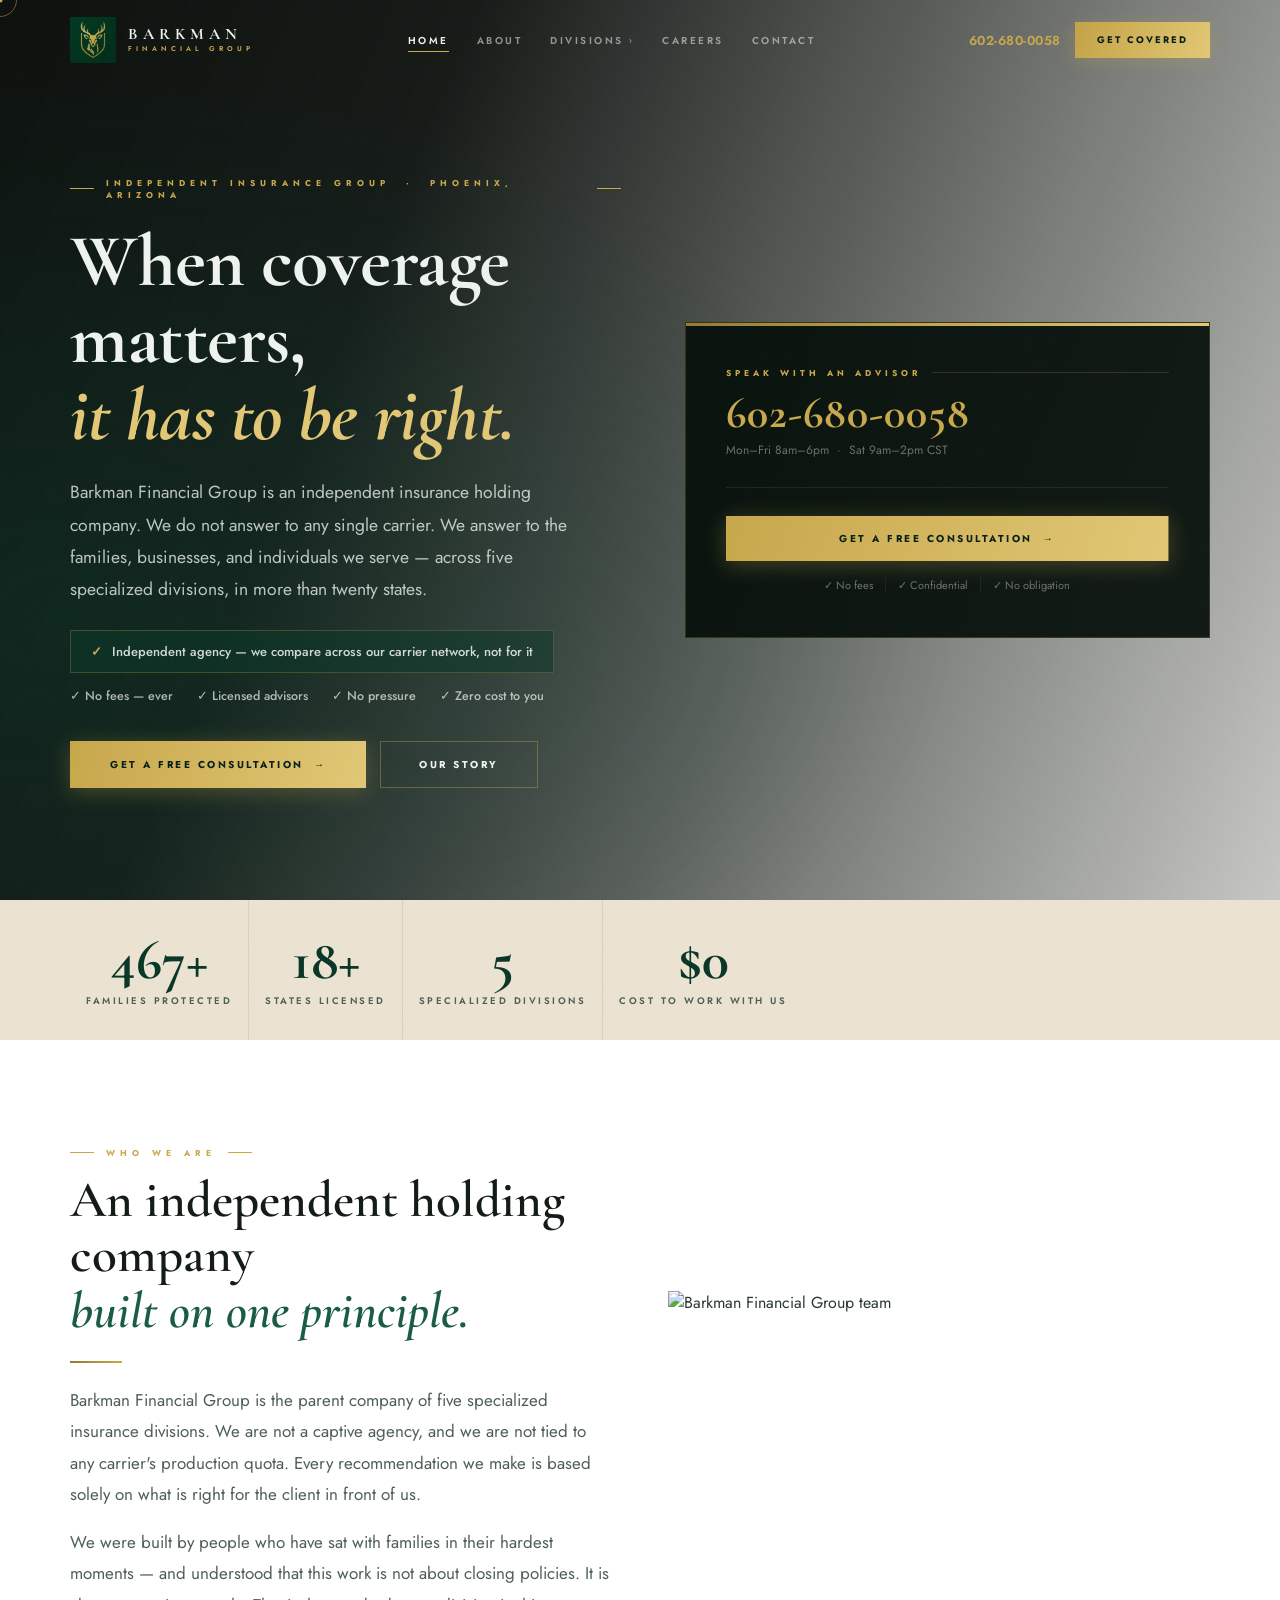
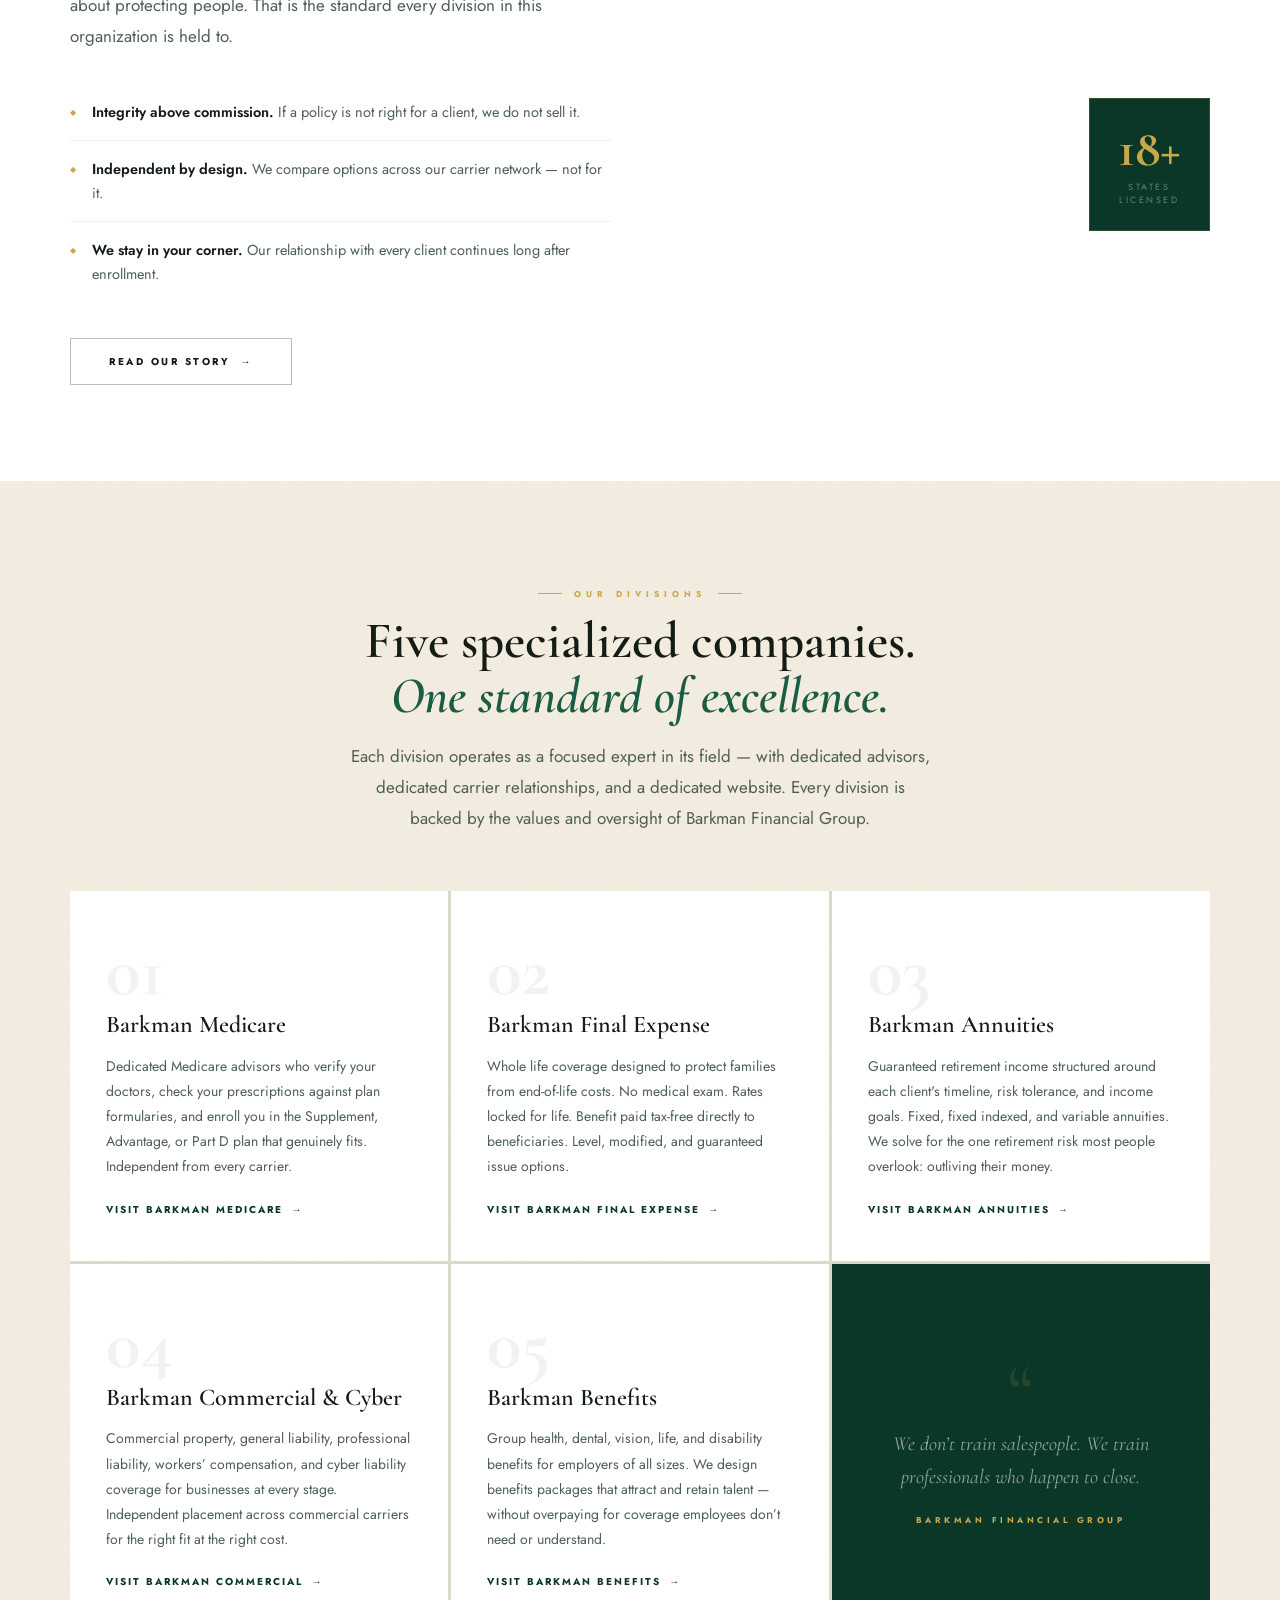
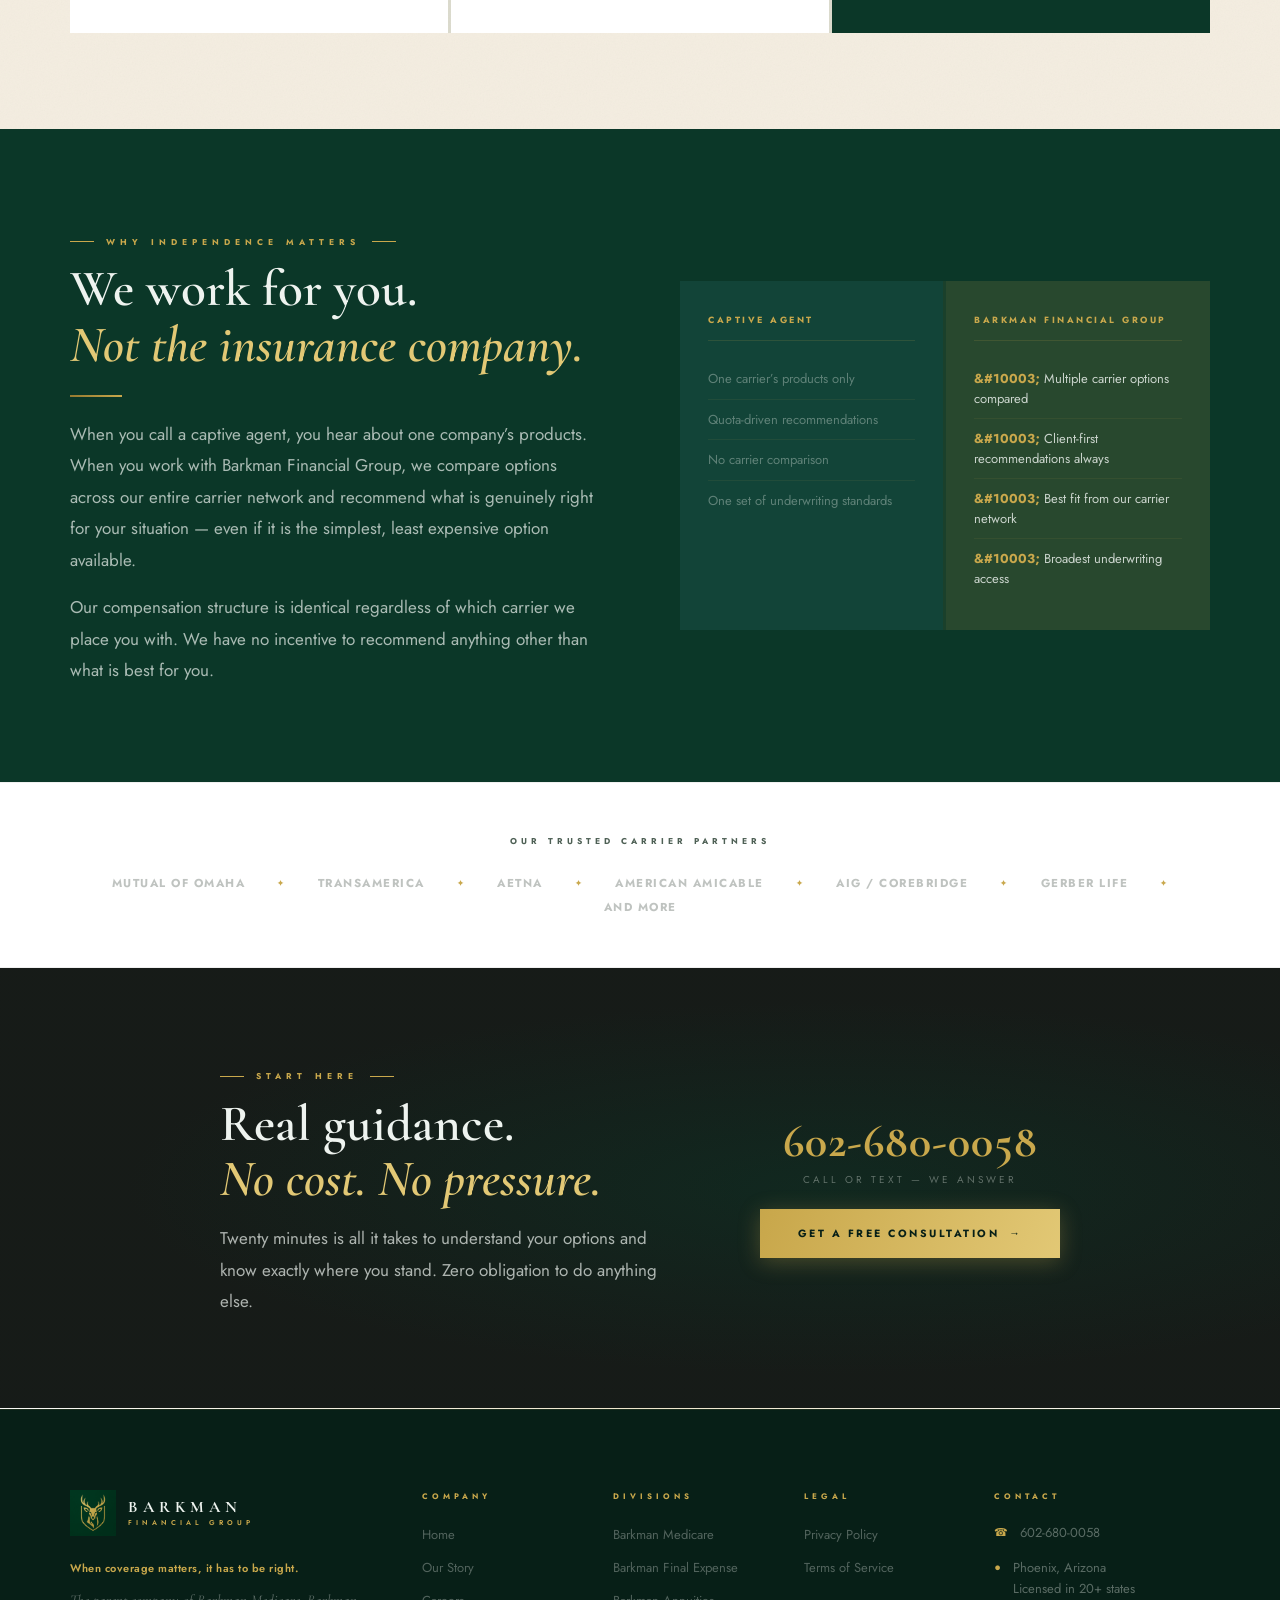
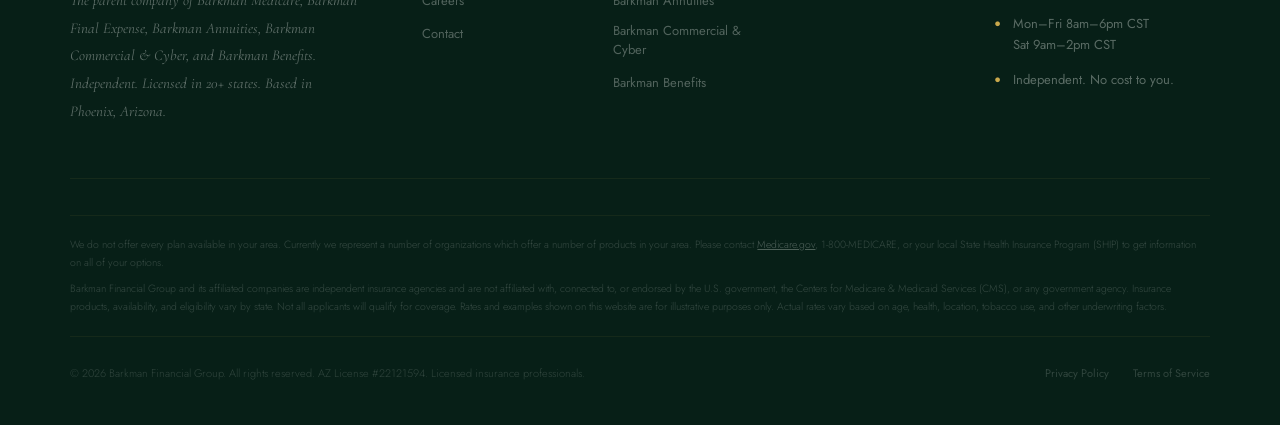
==== commit 27e59004: "Add files via upload" ====
--- a/index.html
+++ b/index.html
@@ -1,231 +1,441 @@
 <!DOCTYPE html>
-<html lang="en" id="pg-top">
+<html lang="en">
 <head>
 <meta charset="UTF-8">
 <meta name="viewport" content="width=device-width, initial-scale=1.0">
 <title>Barkman Financial Group — When Coverage Matters, It Has to Be Right</title>
-<meta name="description" content="Independent insurance brokerage helping families find the right coverage. Medicare, life insurance, annuities, final expense, and supplemental. Phoenix, Arizona. Licensed in 20+ states.">
-<link rel="icon" type="image/png" href="BFG_LOGO.png">
-<link rel="stylesheet" href="css/shared.css">
+<meta name="description" content="Barkman Financial Group is an independent insurance holding company headquartered in Phoenix, Arizona. Parent of Barkman Medicare, Final Expense, Annuities, Commercial &amp; Cyber, and Benefits divisions. Licensed in 20+ states.">
+<meta property="og:title" content="Barkman Financial Group">
+<meta property="og:description" content="When coverage matters, it has to be right.">
+<meta property="og:type" content="website">
+<link rel="icon" type="image/png" href="img/logo.png">
+<link rel="stylesheet" href="css/main.css">
 <link rel="stylesheet" href="css/home.css">
 </head>
-<body>
-<script src="js/layout.js"></script>
-
-<!-- ═══ HERO ═══ -->
-<section class="hero">
-  <div class="hero-bg"></div>
-  <div class="hero-ptcl"></div>
-  <div class="hero-wm" aria-hidden="true"></div>
-
-  <div class="hero-in">
-    <div>
-      <div class="hero-eye">Independent Insurance Brokerage · Phoenix, Arizona</div>
-      <h1 class="hero-h1">
+<body id="top">
+<!-- This block is copy-pasted into every page. No JS injection. -->
+<div id="progress-bar" aria-hidden="true"></div>
+<div id="cur-dot"  aria-hidden="true"></div>
+<div id="cur-ring" aria-hidden="true"></div>
+<a href="#top" id="back-top" aria-label="Back to top">&#8593;</a>
+
+<!-- Mobile overlay — display:none until JS adds .open -->
+<div id="mob-overlay" class="mob-overlay" role="dialog" aria-label="Navigation" aria-modal="true">
+  <a href="index.html"    class="mob-link">Home</a>
+  <a href="about.html"    class="mob-link">About</a>
+  <div class="mob-rule"></div>
+  <a href="https://barkmanmedicare.com"     class="mob-link" target="_blank" rel="noopener">Medicare</a>
+  <a href="https://barkmanfinalexpense.com" class="mob-link" target="_blank" rel="noopener">Final Expense</a>
+  <a href="https://barkmanannuities.com"    class="mob-link" target="_blank" rel="noopener">Annuities</a>
+  <a href="https://barkmancommercial.com"   class="mob-link" target="_blank" rel="noopener">Commercial</a>
+  <a href="https://barkmanbenefits.com"     class="mob-link" target="_blank" rel="noopener">Benefits</a>
+  <div class="mob-rule"></div>
+  <a href="careers.html"  class="mob-link">Careers</a>
+  <a href="contact.html"  class="mob-link">Contact</a>
+  <div class="mob-rule"></div>
+  <a href="tel:6026800058" class="mob-phone">602&#8209;680&#8209;0058</a>
+  <div class="mob-cta">
+    <a href="contact.html" class="btn btn-primary">Get a Free Consultation <span class="btn-arrow">&#8594;</span></a>
+  </div>
+</div>
+
+<!-- Primary navigation -->
+<nav id="nav" aria-label="Main navigation">
+  <div class="nav-bg"></div>
+  <div class="nav-inner">
+
+    <a href="index.html" class="nav-logo" aria-label="Barkman Financial Group">
+      <div class="nav-logo-img"><img src="img/logo.png" alt="Barkman Financial Group crest" width="46" height="46" loading="eager"></div>
+      <div class="nav-logo-text">
+        <span class="nav-logo-name">BARKMAN</span>
+        <span class="nav-logo-sub">Financial Group</span>
+      </div>
+    </a>
+
+    <ul class="nav-links" role="list">
+      <li><a href="index.html"   class="nav-link">Home</a></li>
+      <li><a href="about.html"   class="nav-link">About</a></li>
+      <li>
+        <button class="nav-link" id="dd-toggle" type="button"
+          aria-haspopup="true" aria-expanded="false" aria-controls="dd-menu">
+          Divisions <span class="nav-chevron" aria-hidden="true">&#8250;</span>
+        </button>
+        <ul class="nav-dropdown" id="dd-menu" role="menu">
+          <li><a href="https://barkmanmedicare.com"     role="menuitem" target="_blank" rel="noopener">Barkman Medicare</a></li>
+          <li><a href="https://barkmanfinalexpense.com" role="menuitem" target="_blank" rel="noopener">Barkman Final Expense</a></li>
+          <li><a href="https://barkmanannuities.com"    role="menuitem" target="_blank" rel="noopener">Barkman Annuities</a></li>
+          <li><a href="https://barkmancommercial.com"   role="menuitem" target="_blank" rel="noopener">Barkman Commercial &amp; Cyber</a></li>
+          <li><a href="https://barkmanbenefits.com"     role="menuitem" target="_blank" rel="noopener">Barkman Benefits</a></li>
+        </ul>
+      </li>
+      <li><a href="careers.html" class="nav-link">Careers</a></li>
+      <li><a href="contact.html" class="nav-link">Contact</a></li>
+    </ul>
+
+    <div class="nav-actions">
+      <a href="tel:6026800058" class="nav-phone">602&#8209;680&#8209;0058</a>
+      <a href="contact.html" class="btn-nav">Get Covered</a>
+      <button class="nav-ham" id="nav-ham" type="button"
+        aria-label="Open navigation menu" aria-expanded="false" aria-controls="mob-overlay">
+        <span></span><span></span><span></span>
+      </button>
+    </div>
+
+  </div>
+</nav>
+
+<!-- ════════════════════════════════════════════════
+     HERO
+════════════════════════════════════════════════ -->
+<section class="hero" aria-label="Barkman Financial Group">
+  <div class="parallax-bg hero-bg" aria-hidden="true"></div>
+  <div class="hero-particles" aria-hidden="true"></div>
+  <div class="hero-watermark" aria-hidden="true"></div>
+
+  <div class="hero-inner">
+    <div class="hero-content">
+      <div class="eyebrow reveal">Independent Insurance Group &nbsp;·&nbsp; Phoenix, Arizona</div>
+      <h1 class="hero-headline reveal delay-1">
         When coverage matters,<br>
         <em>it has to be right.</em>
       </h1>
-      <p class="hero-sub">We are an independent insurance brokerage helping families, retirees, and individuals find the right coverage — not the easiest sale. Medicare, life insurance, annuities, final expense, and supplemental coverage across 20+ states.</p>
-
-      <div class="hero-indep">Independent agency — we compare options across our carrier partners</div>
-
-      <div class="hero-pills">
-        <div class="pill">No fees — ever</div>
-        <div class="pill">Licensed advisors</div>
-        <div class="pill">No pressure</div>
-        <div class="pill">Zero cost to you</div>
-      </div>
-
-      <div class="hero-btns">
-        <a href="contact.html" class="btn btn-gold">Get a Free Consultation →</a>
+      <p class="hero-sub reveal delay-2">
+        Barkman Financial Group is an independent insurance holding company. We do not answer to any single carrier. We answer to the families, businesses, and individuals we serve — across five specialized divisions, in more than twenty states.
+      </p>
+      <div class="hero-independent reveal delay-3">
+        <span class="hi-mark">&#10003;</span>
+        Independent agency &mdash; we compare across our carrier network, not for it
+      </div>
+      <div class="hero-trust reveal delay-3">
+        <span>&#10003; No fees &mdash; ever</span>
+        <span>&#10003; Licensed advisors</span>
+        <span>&#10003; No pressure</span>
+        <span>&#10003; Zero cost to you</span>
+      </div>
+      <div class="hero-actions reveal delay-4">
+        <a href="contact.html" class="btn btn-primary">Get a Free Consultation <span class="btn-arrow">&#8594;</span></a>
         <a href="about.html"   class="btn btn-outline">Our Story</a>
       </div>
     </div>
 
-    <div class="hero-card r rgt">
-      <div class="hc-lbl">Speak With an Advisor</div>
-      <a href="tel:6026800058" class="hc-phone">602-680-0058</a>
-      <div class="hc-hours">Mon–Fri 8am–6pm · Sat 9am–2pm CST</div>
-      <div class="hc-sep"></div>
-      <a href="contact.html" class="btn btn-gold hc-btn">Get a Free Consultation →</a>
-      <div class="hc-trust">
-        <span class="hc-t">No fees</span>
-        <span class="hc-t">Confidential</span>
-        <span class="hc-t">No obligation</span>
-      </div>
-    </div>
-  </div>
-
-  <div class="hero-scroll" aria-hidden="true">
-    <div class="scroll-ln"></div>
-    <span>Scroll</span>
+    <div class="hero-card reveal from-right delay-2" data-tilt>
+      <div class="hc-accent"></div>
+      <div class="hc-label">Speak With an Advisor</div>
+      <a href="tel:6026800058" class="hc-phone">602&#8209;680&#8209;0058</a>
+      <p class="hc-hours">Mon&ndash;Fri 8am&ndash;6pm &nbsp;&middot;&nbsp; Sat 9am&ndash;2pm CST</p>
+      <div class="hc-rule"></div>
+      <a href="contact.html" class="btn btn-primary" style="width:100%;justify-content:center;font-size:10px;padding:15px;">
+        Get a Free Consultation <span class="btn-arrow">&#8594;</span>
+      </a>
+      <div class="hc-badges">
+        <span>&#10003; No fees</span>
+        <span>&#10003; Confidential</span>
+        <span>&#10003; No obligation</span>
+      </div>
+    </div>
   </div>
 </section>
 
-<!-- ═══ COVERAGE STRIP ═══ -->
-<nav class="cov-strip" aria-label="Coverage options">
-  <div class="cov-in">
-    <a href="medicare.html"      class="cov-item"><span class="cov-ico">🏥</span> Medicare</a>
-    <a href="final-expense.html" class="cov-item"><span class="cov-ico">🕊</span> Final Expense</a>
-    <a href="term-life.html"     class="cov-item"><span class="cov-ico">🛡</span> Term Life</a>
-    <a href="annuities.html"     class="cov-item"><span class="cov-ico">📈</span> Annuities</a>
-    <a href="supplemental.html"  class="cov-item"><span class="cov-ico">⛑</span> Supplemental</a>
-  </div>
-</nav>
-
-<!-- ═══ STATS ═══ -->
-<div class="stats-bar">
-  <div class="stats-in">
-    <div class="stat r"><span class="stat-n" data-count="500" data-suffix="+">500+</span><span class="stat-l">Families Protected</span></div>
-    <div class="stat-dv"></div>
-    <div class="stat r d2"><span class="stat-n" data-count="20" data-suffix="+">20+</span><span class="stat-l">States Licensed</span></div>
-    <div class="stat-dv"></div>
-    <div class="stat r d3"><span class="stat-n">12+</span><span class="stat-l">Carrier Partners</span></div>
-    <div class="stat-dv"></div>
-    <div class="stat r d4"><span class="stat-n">$0</span><span class="stat-l">Cost to Work With Us</span></div>
+<!-- ════════════════════════════════════════════════
+     STATS
+════════════════════════════════════════════════ -->
+<div class="stats-band tex-dk">
+  <div class="section-inner">
+    <div class="stats-row">
+      <div class="stat-block reveal"><span class="stat-number" data-count="500" data-suffix="+">500+</span><span class="stat-label">Families Protected</span></div>
+      <div class="stats-div"></div>
+      <div class="stat-block reveal delay-1"><span class="stat-number" data-count="20" data-suffix="+">20+</span><span class="stat-label">States Licensed</span></div>
+      <div class="stats-div"></div>
+      <div class="stat-block reveal delay-2"><span class="stat-number">5</span><span class="stat-label">Specialized Divisions</span></div>
+      <div class="stats-div"></div>
+      <div class="stat-block reveal delay-3"><span class="stat-number">$0</span><span class="stat-label">Cost to Work With Us</span></div>
+    </div>
   </div>
 </div>
 
-<!-- ═══ WHO WE ARE ═══ -->
-<section class="who-sec">
-  <div class="who-in">
-    <div class="r lft">
-      <div class="lbl">Who We Are</div>
-      <h2 style="font-family:'Cormorant Garamond',serif;font-size:clamp(26px,3vw,46px);font-weight:600;color:var(--text-dark);margin-bottom:18px;line-height:1.12;">An independent brokerage that answers to <em style="font-style:italic;color:var(--forest-lt);">you</em></h2>
-      <p>Barkman Financial Group is an independent insurance brokerage based in Phoenix, Arizona. We are not tied to any single carrier or product line. We shop across our network of carrier partners and find what genuinely fits — even if that means the simplest, least expensive option on the table.</p>
-      <p>We work with families approaching Medicare, individuals who need life insurance, retirees building income with annuities, and anyone who needs protection that doesn't leave gaps. <strong>Our only obligation is to the people we serve.</strong></p>
-      <div class="gold-bar"></div>
-      <div class="who-pillars">
-        <div class="who-pillar"><div class="wp-ico">🤝</div><div><span class="wp-name">We work for you — not the carriers</span><span class="wp-desc">As an independent agency, we compare options and advocate for what genuinely serves each client.</span></div></div>
-        <div class="who-pillar"><div class="wp-ico">🧭</div><div><span class="wp-name">Integrity above commission</span><span class="wp-desc">If a policy isn't right for someone, we don't sell it. Our reputation is built on what happens after the sale.</span></div></div>
-        <div class="who-pillar"><div class="wp-ico">🔄</div><div><span class="wp-name">We stay in your corner</span><span class="wp-desc">Annual reviews, claim questions, coverage changes — our relationship doesn't end at enrollment.</span></div></div>
-      </div>
-    </div>
-    <div class="r rgt" style="position:relative;">
-      <div style="height:480px;overflow:hidden;position:relative;">
-        <img src="https://images.unsplash.com/photo-1600880292089-90a7e086ee0c?w=800&q=80&fit=crop" alt="Barkman Financial Group" style="width:100%;height:100%;object-fit:cover;">
-        <div style="position:absolute;bottom:-16px;right:-16px;background:var(--forest);border:1px solid rgba(201,168,76,.22);padding:22px 26px;text-align:center;">
-          <div style="font-family:'Cormorant Garamond',serif;font-size:46px;font-weight:700;color:var(--gold);line-height:1;">20+</div>
-          <div style="font-size:8.5px;letter-spacing:2.5px;text-transform:uppercase;color:rgba(240,245,241,.5);display:block;margin-top:4px;">States Licensed</div>
+<!-- ════════════════════════════════════════════════
+     WHO WE ARE
+════════════════════════════════════════════════ -->
+<section class="section" style="background:white;">
+  <div class="section-inner">
+    <div class="grid-2">
+      <div>
+        <div class="eyebrow reveal">Who We Are</div>
+        <h2 class="headline-lg reveal delay-1" style="margin-top:14px;">
+          An independent holding company<br><em>built on one principle.</em>
+        </h2>
+        <span class="rule-gold reveal delay-2" style="margin:22px 0;"></span>
+        <p class="body-lg reveal delay-2">Barkman Financial Group is the parent company of five specialized insurance divisions. We are not a captive agency, and we are not tied to any carrier's production quota. Every recommendation we make is based solely on what is right for the client in front of us.</p>
+        <p class="body-lg reveal delay-3" style="margin-top:16px;">We were built by people who have sat with families in their hardest moments — and understood that this work is not about closing policies. It is about protecting people. That is the standard every division in this organization is held to.</p>
+        <div class="who-pillars reveal delay-3" style="margin-top:32px;">
+          <div class="who-pillar">
+            <div class="who-pillar-icon">&#9670;</div>
+            <div><strong>Integrity above commission.</strong> If a policy is not right for a client, we do not sell it.</div>
+          </div>
+          <div class="who-pillar">
+            <div class="who-pillar-icon">&#9670;</div>
+            <div><strong>Independent by design.</strong> We compare options across our carrier network — not for it.</div>
+          </div>
+          <div class="who-pillar">
+            <div class="who-pillar-icon">&#9670;</div>
+            <div><strong>We stay in your corner.</strong> Our relationship with every client continues long after enrollment.</div>
+          </div>
+        </div>
+        <div style="margin-top:36px;" class="reveal delay-4">
+          <a href="about.html" class="btn btn-outline" style="border-color:rgba(12,59,46,0.3);color:var(--tx-dark);">Read Our Story <span class="btn-arrow">&#8594;</span></a>
+        </div>
+      </div>
+      <div class="who-image-wrap reveal from-right">
+        <div class="who-image">
+          <img src="https://images.unsplash.com/photo-1600880292089-90a7e086ee0c?w=900&q=85&fit=crop" alt="Barkman Financial Group team" loading="lazy">
+        </div>
+        <div class="who-badge">
+          <span class="wb-num" data-count="20" data-suffix="+">20+</span>
+          <span class="wb-lbl">States<br>Licensed</span>
         </div>
       </div>
     </div>
   </div>
 </section>
 
-<!-- ═══ COVERAGE OPTIONS ═══ -->
-<section class="cov-sec">
-  <div class="cov-wrap">
-    <div class="cov-hd r">
-      <div class="lbl" style="justify-content:center;">Coverage Options</div>
-      <h2 class="h2" style="color:var(--text-dark);">One trusted partner for every<br><em>stage of life</em></h2>
-      <p>Medicare enrollment at 65. Life insurance to protect your income. Annuities to guarantee retirement income. Final expense to protect your family. Supplemental to fill the gaps. We guide families through all of it.</p>
-    </div>
-    <div class="cov-grid">
-      <div class="plan-card tilt r">
-        <div class="plan-ico">🏥</div>
-        <h3 class="plan-title">Medicare Plans</h3>
-        <p class="plan-body">Turning 65 is one of the most important Medicare decisions you'll ever make. We check your doctors, your medications, and your budget before recommending anything. Supplement, Advantage, and Part D — explained clearly and enrolled correctly.</p>
-        <a href="medicare.html" class="plan-link">Explore Medicare →</a>
-      </div>
-      <div class="plan-card tilt r d2">
-        <div class="plan-ico">🕊</div>
-        <h3 class="plan-title">Final Expense</h3>
-        <p class="plan-body">Whole life coverage purpose-built to protect your family from end-of-life costs. No medical exam. Rate locked from the day you're approved. Never expires. Pays your beneficiaries directly, tax-free, within days.</p>
-        <a href="final-expense.html" class="plan-link">Explore Final Expense →</a>
-      </div>
-      <div class="plan-card tilt r d3">
-        <div class="plan-ico">🛡</div>
-        <h3 class="plan-title">Term Life Insurance</h3>
-        <p class="plan-body">The most cost-effective way to protect your family's financial future. Choose your coverage amount and term length — 10, 20, or 30 years. Your rate locks in today and never changes. Return of premium and convertible options available.</p>
-        <a href="term-life.html" class="plan-link">Explore Term Life →</a>
-      </div>
-      <div class="plan-card tilt r d4">
-        <div class="plan-ico">📈</div>
-        <h3 class="plan-title">Annuities</h3>
-        <p class="plan-body">Guaranteed income you cannot outlive. Fixed, fixed indexed, and variable annuities structured for your retirement goals. Protect what you've saved and convert it into a reliable income stream — for 10 years, 20 years, or the rest of your life.</p>
-        <a href="annuities.html" class="plan-link">Explore Annuities →</a>
-      </div>
-      <div class="plan-card tilt r d5">
-        <div class="plan-ico">⛑</div>
-        <h3 class="plan-title">Supplemental Coverage</h3>
-        <p class="plan-body">Hospital indemnity, critical illness, accident, dental, vision, and hearing — cash paid directly to you when your primary coverage leaves gaps. Not reimbursement. Real cash, for whatever you need it for.</p>
-        <a href="supplemental.html" class="plan-link">Explore Supplemental →</a>
-      </div>
-      <div class="plan-card r d6" style="background:var(--forest);display:flex;flex-direction:column;justify-content:center;align-items:center;text-align:center;padding:40px 28px;">
-        <div style="font-family:'Cormorant Garamond',serif;font-size:20px;font-style:italic;color:rgba(240,245,241,0.55);margin-bottom:18px;line-height:1.6;">"We don't train salespeople. We train professionals who happen to close."</div>
-        <div style="font-size:8.5px;letter-spacing:3px;text-transform:uppercase;color:var(--gold);font-weight:700;">Barkman Financial Group</div>
-        <div style="margin-top:24px;">
-          <a href="about.html" class="btn btn-outline" style="font-size:10px;padding:11px 22px;">Our Story →</a>
-        </div>
-      </div>
+<!-- ════════════════════════════════════════════════
+     DIVISIONS
+════════════════════════════════════════════════ -->
+<section class="section tex" id="divisions">
+  <div class="section-inner">
+    <div class="section-head center">
+      <div class="eyebrow reveal">Our Divisions</div>
+      <h2 class="headline-lg reveal delay-1" style="color:var(--tx-dark);margin-top:14px;">
+        Five specialized companies.<br><em>One standard of excellence.</em>
+      </h2>
+      <p class="body-lg reveal delay-2">Each division operates as a focused expert in its field — with dedicated advisors, dedicated carrier relationships, and a dedicated website. Every division is backed by the values and oversight of Barkman Financial Group.</p>
+    </div>
+
+    <div class="divisions-grid">
+
+      <a href="https://barkmanmedicare.com" class="division-card reveal" target="_blank" rel="noopener">
+        <div class="dc-accent"></div>
+        <div class="dc-number">01</div>
+        <div class="dc-name">Barkman Medicare</div>
+        <p class="dc-desc">Dedicated Medicare advisors who verify your doctors, check your prescriptions against plan formularies, and enroll you in the Supplement, Advantage, or Part D plan that genuinely fits. Independent from every carrier.</p>
+        <div class="dc-link">Visit Barkman Medicare <span>&#8594;</span></div>
+      </a>
+
+      <a href="https://barkmanfinalexpense.com" class="division-card reveal delay-1" target="_blank" rel="noopener">
+        <div class="dc-accent"></div>
+        <div class="dc-number">02</div>
+        <div class="dc-name">Barkman Final Expense</div>
+        <p class="dc-desc">Whole life coverage designed to protect families from end-of-life costs. No medical exam. Rates locked for life. Benefit paid tax-free directly to beneficiaries. Level, modified, and guaranteed issue options.</p>
+        <div class="dc-link">Visit Barkman Final Expense <span>&#8594;</span></div>
+      </a>
+
+      <a href="https://barkmanannuities.com" class="division-card reveal delay-2" target="_blank" rel="noopener">
+        <div class="dc-accent"></div>
+        <div class="dc-number">03</div>
+        <div class="dc-name">Barkman Annuities</div>
+        <p class="dc-desc">Guaranteed retirement income structured around each client's timeline, risk tolerance, and income goals. Fixed, fixed indexed, and variable annuities. We solve for the one retirement risk most people overlook: outliving their money.</p>
+        <div class="dc-link">Visit Barkman Annuities <span>&#8594;</span></div>
+      </a>
+
+      <a href="https://barkmancommercial.com" class="division-card reveal delay-3" target="_blank" rel="noopener">
+        <div class="dc-accent"></div>
+        <div class="dc-number">04</div>
+        <div class="dc-name">Barkman Commercial &amp; Cyber</div>
+        <p class="dc-desc">Commercial property, general liability, professional liability, workers&rsquo; compensation, and cyber liability coverage for businesses at every stage. Independent placement across commercial carriers for the right fit at the right cost.</p>
+        <div class="dc-link">Visit Barkman Commercial <span>&#8594;</span></div>
+      </a>
+
+      <a href="https://barkmanbenefits.com" class="division-card reveal delay-4" target="_blank" rel="noopener">
+        <div class="dc-accent"></div>
+        <div class="dc-number">05</div>
+        <div class="dc-name">Barkman Benefits</div>
+        <p class="dc-desc">Group health, dental, vision, life, and disability benefits for employers of all sizes. We design benefits packages that attract and retain talent — without overpaying for coverage employees don&rsquo;t need or understand.</p>
+        <div class="dc-link">Visit Barkman Benefits <span>&#8594;</span></div>
+      </a>
+
+      <div class="division-quote reveal delay-5">
+        <div class="dq-inner">
+          <div class="dq-mark">&ldquo;</div>
+          <p>We don&rsquo;t train salespeople. We train professionals who happen to close.</p>
+          <div class="dq-source">Barkman Financial Group</div>
+        </div>
+      </div>
+
     </div>
   </div>
 </section>
 
-<!-- ═══ WHY INDEPENDENT ═══ -->
-<section class="why-sec">
-  <div class="why-in">
-    <div class="why-hd r">
-      <div class="lbl" style="justify-content:center;">Why Independent Matters</div>
-      <h2 class="h2 lt r d2">We work for your family.<br><em>Not for the insurance company.</em></h2>
-      <p class="r d3" style="color:rgba(240,245,241,0.72);font-size:16px;font-weight:400;line-height:1.78;max-width:560px;margin:0 auto 40px;text-align:center;">When you call a single carrier, you get one set of options and one set of rates. When you work with Barkman Financial Group, we compare across our entire carrier network to find what actually fits your situation.</p>
-    </div>
-    <div class="why-grid">
-      <div class="val-card r">
-        <span class="val-icon">🧭</span>
-        <h3 class="val-title">Integrity Above Commission</h3>
-        <p class="val-body">If a policy isn't right for a client, we don't sell it. We have walked away from commissions to protect people from plans that didn't serve them. That is not a slogan — it is how we operate every day.</p>
-      </div>
-      <div class="val-card r d2">
-        <span class="val-icon">👂</span>
-        <h3 class="val-title">We Actually Listen</h3>
-        <p class="val-body">Before we mention a single product, we understand your situation — your doctors, your medications, your family, your income, and your goals. The right coverage comes from listening first.</p>
-      </div>
-      <div class="val-card r d3">
-        <span class="val-icon">🔄</span>
-        <h3 class="val-title">We Stay in Your Corner</h3>
-        <p class="val-body">Coverage needs change. We review every client annually, answer questions when claims happen, and make sure your plan still fits as life evolves. Our relationship does not end at enrollment.</p>
+<!-- ════════════════════════════════════════════════
+     INDEPENDENT
+════════════════════════════════════════════════ -->
+<section class="section" style="background:var(--forest);" aria-label="Why independent matters">
+  <div class="section-inner">
+    <div class="grid-2" style="gap:80px;align-items:center;">
+      <div>
+        <div class="eyebrow reveal" style="color:var(--gold);">Why Independence Matters</div>
+        <h2 class="headline-lg light reveal delay-1" style="margin-top:14px;">
+          We work for you.<br><em>Not the insurance company.</em>
+        </h2>
+        <span class="rule-gold reveal delay-2" style="margin:22px 0;"></span>
+        <p class="body-lg light reveal delay-2">When you call a captive agent, you hear about one company&rsquo;s products. When you work with Barkman Financial Group, we compare options across our entire carrier network and recommend what is genuinely right for your situation &mdash; even if it is the simplest, least expensive option available.</p>
+        <p class="body-lg light reveal delay-3" style="margin-top:16px;">Our compensation structure is identical regardless of which carrier we place you with. We have no incentive to recommend anything other than what is best for you.</p>
+      </div>
+      <div class="indep-grid reveal from-right delay-2">
+        <div class="indep-item">
+          <div class="ii-title">Captive Agent</div>
+          <div class="ii-row bad">One carrier&rsquo;s products only</div>
+          <div class="ii-row bad">Quota-driven recommendations</div>
+          <div class="ii-row bad">No carrier comparison</div>
+          <div class="ii-row bad">One set of underwriting standards</div>
+        </div>
+        <div class="indep-item featured">
+          <div class="ii-title">Barkman Financial Group</div>
+          <div class="ii-row good">Multiple carrier options compared</div>
+          <div class="ii-row good">Client-first recommendations always</div>
+          <div class="ii-row good">Best fit from our carrier network</div>
+          <div class="ii-row good">Broadest underwriting access</div>
+        </div>
       </div>
     </div>
   </div>
 </section>
 
-<!-- ═══ CARRIERS ═══ -->
-<div class="gold-div"></div>
-<section class="carriers">
-  <div class="carriers-in">
-    <div class="carriers-lbl r">Our trusted carrier partners</div>
-    <div class="carriers-row r d2">
-      <div class="carrier-item"><span class="cdot">✦</span>Mutual of Omaha</div>
-      <div class="carrier-item"><span class="cdot">✦</span>Transamerica</div>
-      <div class="carrier-item"><span class="cdot">✦</span>Aetna</div>
-      <div class="carrier-item"><span class="cdot">✦</span>American Amicable</div>
-      <div class="carrier-item"><span class="cdot">✦</span>AIG / Corebridge</div>
-      <div class="carrier-item"><span class="cdot">✦</span>Gerber Life</div>
-      <div class="carrier-item"><span class="cdot">✦</span>+ More</div>
+<!-- ════════════════════════════════════════════════
+     CARRIERS
+════════════════════════════════════════════════ -->
+<div class="carriers-band">
+  <div class="section-inner">
+    <div class="carriers-label reveal">Our trusted carrier partners</div>
+    <div class="carriers-row reveal delay-1">
+      <span>Mutual of Omaha</span>
+      <span class="cdot">&#10022;</span>
+      <span>Transamerica</span>
+      <span class="cdot">&#10022;</span>
+      <span>Aetna</span>
+      <span class="cdot">&#10022;</span>
+      <span>American Amicable</span>
+      <span class="cdot">&#10022;</span>
+      <span>AIG / Corebridge</span>
+      <span class="cdot">&#10022;</span>
+      <span>Gerber Life</span>
+      <span class="cdot">&#10022;</span>
+      <span>And more</span>
+    </div>
+  </div>
+</div>
+
+<!-- ════════════════════════════════════════════════
+     CTA
+════════════════════════════════════════════════ -->
+<section class="cta-section">
+  <div class="cta-bg" aria-hidden="true"></div>
+  <div class="section-inner" style="position:relative;z-index:1;">
+    <div class="cta-inner">
+      <div class="cta-left">
+        <div class="eyebrow reveal">Start Here</div>
+        <h2 class="headline-lg light reveal delay-1" style="margin-top:14px;">
+          Real guidance.<br><em>No cost. No pressure.</em>
+        </h2>
+        <p class="body-lg light reveal delay-2" style="margin-top:16px;max-width:460px;">Twenty minutes is all it takes to understand your options and know exactly where you stand. Zero obligation to do anything else.</p>
+      </div>
+      <div class="cta-right reveal from-right delay-2">
+        <a href="tel:6026800058" class="cta-phone">602&#8209;680&#8209;0058</a>
+        <span class="cta-hours">Call or text &mdash; we answer</span>
+        <a href="contact.html" class="btn btn-primary cta-btn">
+          Get a Free Consultation <span class="btn-arrow">&#8594;</span>
+        </a>
+      </div>
     </div>
   </div>
 </section>
-<div class="gold-div"></div>
-
-<!-- ═══ CTA ═══ -->
-<section class="cta-sec">
-  <div class="cta-bg"></div>
-  <div class="cta-in">
-    <div class="cta-left r lft">
-      <div class="lbl">Ready to Get Started</div>
-      <h2>Real guidance.<br><em>No cost. No pressure.</em></h2>
-      <p>A 20-minute conversation is all it takes to understand your options. We'll tell you exactly where you stand — with zero obligation to do anything else.</p>
-    </div>
-    <div class="cta-right r rgt">
-      <a href="tel:6026800058" class="cta-ph">602-680-0058</a>
-      <span class="cta-hrs">Call or text — we answer</span>
-      <a href="contact.html" class="btn btn-gold" style="display:block;text-align:center;padding:16px 28px;font-size:11px;margin-top:0;">Get a Free Consultation →</a>
-    </div>
-  </div>
-</section>
-
-<script src="js/shared.js"></script>
+
+<!-- Footer hardcoded — copy-pasted into every page -->
+<div class="divider"></div>
+<footer class="site-footer">
+  <div class="footer-inner">
+    <div class="footer-top">
+
+      <div class="footer-brand">
+        <a href="index.html" class="footer-brand-logo" aria-label="Barkman Financial Group">
+          <div class="footer-brand-img"><img src="img/logo.png" alt="Barkman Financial Group" width="46" height="46" loading="lazy"></div>
+          <div class="nav-logo-text">
+            <span class="nav-logo-name">BARKMAN</span>
+            <span class="nav-logo-sub">Financial Group</span>
+          </div>
+        </a>
+        <p class="footer-brand-tagline">
+          <strong>When coverage matters, it has to be right.</strong>
+          The parent company of Barkman Medicare, Barkman Final Expense, Barkman Annuities, Barkman Commercial &amp; Cyber, and Barkman Benefits. Independent. Licensed in 20+ states. Based in Phoenix, Arizona.
+        </p>
+      </div>
+
+      <div class="footer-col">
+        <div class="footer-col-head">Company</div>
+        <ul>
+          <li><a href="index.html">Home</a></li>
+          <li><a href="about.html">Our Story</a></li>
+          <li><a href="careers.html">Careers</a></li>
+          <li><a href="contact.html">Contact</a></li>
+        </ul>
+      </div>
+
+      <div class="footer-col">
+        <div class="footer-col-head">Divisions</div>
+        <ul>
+          <li><a href="https://barkmanmedicare.com"     target="_blank" rel="noopener">Barkman Medicare</a></li>
+          <li><a href="https://barkmanfinalexpense.com" target="_blank" rel="noopener">Barkman Final Expense</a></li>
+          <li><a href="https://barkmanannuities.com"    target="_blank" rel="noopener">Barkman Annuities</a></li>
+          <li><a href="https://barkmancommercial.com"   target="_blank" rel="noopener">Barkman Commercial &amp; Cyber</a></li>
+          <li><a href="https://barkmanbenefits.com"     target="_blank" rel="noopener">Barkman Benefits</a></li>
+        </ul>
+      </div>
+
+      <div class="footer-col">
+        <div class="footer-col-head">Legal</div>
+        <ul>
+          <li><a href="privacy.html">Privacy Policy</a></li>
+          <li><a href="terms.html">Terms of Service</a></li>
+        </ul>
+      </div>
+
+      <div class="footer-col">
+        <div class="footer-col-head">Contact</div>
+        <div class="footer-contact-row">
+          <i class="footer-contact-icon">&#9742;</i>
+          <span class="footer-contact-text"><a href="tel:6026800058">602&#8209;680&#8209;0058</a></span>
+        </div>
+        <div class="footer-contact-row">
+          <i class="footer-contact-icon">&#9679;</i>
+          <span class="footer-contact-text">Phoenix, Arizona<br>Licensed in 20+ states</span>
+        </div>
+        <div class="footer-contact-row">
+          <i class="footer-contact-icon">&#9679;</i>
+          <span class="footer-contact-text">Mon&#8211;Fri 8am&#8211;6pm CST<br>Sat 9am&#8211;2pm CST</span>
+        </div>
+        <div class="footer-contact-row">
+          <i class="footer-contact-icon">&#9679;</i>
+          <span class="footer-contact-text">Independent. No cost to you.</span>
+        </div>
+      </div>
+
+    </div>
+
+    <div class="footer-compliance">
+      <p>We do not offer every plan available in your area. Currently we represent a number of organizations which offer a number of products in your area. Please contact <a href="https://www.medicare.gov" target="_blank" rel="noopener">Medicare.gov</a>, 1&#8209;800&#8209;MEDICARE, or your local State Health Insurance Program (SHIP) to get information on all of your options.</p>
+      <p>Barkman Financial Group and its affiliated companies are independent insurance agencies and are not affiliated with, connected to, or endorsed by the U.S. government, the Centers for Medicare &amp; Medicaid Services (CMS), or any government agency. Insurance products, availability, and eligibility vary by state. Not all applicants will qualify for coverage. Rates and examples shown on this website are for illustrative purposes only. Actual rates vary based on age, health, location, tobacco use, and other underwriting factors.</p>
+    </div>
+
+    <div class="footer-bottom">
+      <p class="footer-copy">&copy; 2026 Barkman Financial Group. All rights reserved. AZ License #22121594. Licensed insurance professionals.</p>
+      <div class="footer-legal">
+        <a href="privacy.html">Privacy Policy</a>
+        <a href="terms.html">Terms of Service</a>
+      </div>
+    </div>
+
+  </div>
+</footer>
+
+<script src="js/main.js"></script>
 </body>
 </html>
--- a/css/main.css
+++ b/css/main.css
@@ -0,0 +1,562 @@
+/* ============================================================
+   BARKMAN FINANCIAL GROUP — MASTER CSS
+   barkmanfinancialgroup.com
+   Phoenix, Arizona · AZ License #22121594
+
+   Design System:
+   - Forest green, gold, textured cream
+   - Cormorant Garamond (headings) + Jost (body)
+   - All nav and footer hardcoded in HTML — no JS injection
+   - No emojis anywhere in this stylesheet
+   - Dropdown: display:none closed, .open class shows it
+     click-only via shared.js, never auto-open
+============================================================ */
+
+@import url('https://fonts.googleapis.com/css2?family=Cormorant+Garamond:ital,wght@0,300;0,400;0,600;0,700;1,300;1,400;1,600;1,700&family=Jost:wght@300;400;500;600;700&display=swap');
+
+*, *::before, *::after { box-sizing: border-box; margin: 0; padding: 0; }
+html { scroll-behavior: smooth; -webkit-text-size-adjust: 100%; font-size: 16px; }
+img  { max-width: 100%; display: block; }
+a    { color: inherit; }
+
+/* ── TOKENS ── */
+:root {
+  --forest:       #0B3728;
+  --forest-deep:  #071F17;
+  --forest-mid:   #124438;
+  --forest-lt:    #1A5C45;
+  --gold:         #C9A84C;
+  --gold-lt:      #E2C875;
+  --gold-dk:      #967A30;
+  --gold-pale:    #F5ECD8;
+  --cream:        #F4EDE0;
+  --cream-mid:    #ECE3D2;
+  --cream-dk:     #E2D6C0;
+  --warm-white:   #FAFAF6;
+  --obsidian:     #05100A;
+
+  /* Text — high contrast throughout */
+  --tx-dark:      #141C16;
+  --tx-body:      #2A3830;
+  --tx-muted:     #4E6055;
+  --tx-light:     #EEF3EF;
+  --tx-dim:       rgba(238,243,239,0.70);
+  --tx-xdim:      rgba(238,243,239,0.42);
+
+  --nav-h:        80px;
+  --max:          1400px;
+  --pad:          clamp(24px, 5.5vw, 80px);
+  --ease:         cubic-bezier(0.25, 0.46, 0.45, 0.94);
+  --out:          cubic-bezier(0.16, 1, 0.3, 1);
+  --spring:       cubic-bezier(0.34, 1.56, 0.64, 1);
+}
+
+/* ── BASE ── */
+body {
+  font-family: 'Jost', sans-serif;
+  background: var(--warm-white);
+  color: var(--tx-body);
+  overflow-x: hidden;
+  -webkit-font-smoothing: antialiased;
+  -moz-osx-font-smoothing: grayscale;
+  cursor: none;
+}
+@media (hover: none), (pointer: coarse) { body { cursor: auto; } }
+
+/* ── GRAIN ── */
+body::after {
+  content: ''; position: fixed; inset: 0; z-index: 9000;
+  pointer-events: none; opacity: 1;
+  background-image: url("data:image/svg+xml,%3Csvg xmlns='http://www.w3.org/2000/svg' width='300' height='300'%3E%3Cfilter id='n'%3E%3CfeTurbulence type='fractalNoise' baseFrequency='0.75' numOctaves='4' stitchTiles='stitch'/%3E%3C/filter%3E%3Crect width='300' height='300' filter='url(%23n)' opacity='0.022'/%3E%3C/svg%3E");
+}
+
+/* ── TEXTURE CLASSES ── */
+.tex {
+  background-color: var(--cream);
+  background-image: url("data:image/svg+xml,%3Csvg xmlns='http://www.w3.org/2000/svg' width='500' height='500'%3E%3Cfilter id='t'%3E%3CfeTurbulence type='fractalNoise' baseFrequency='0.65' numOctaves='4' stitchTiles='stitch'/%3E%3CfeColorMatrix type='saturate' values='0.2'/%3E%3C/filter%3E%3Crect width='500' height='500' filter='url(%23t)' opacity='0.055'/%3E%3C/svg%3E");
+}
+.tex-dk {
+  background-color: var(--cream-mid);
+  background-image: url("data:image/svg+xml,%3Csvg xmlns='http://www.w3.org/2000/svg' width='500' height='500'%3E%3Cfilter id='t'%3E%3CfeTurbulence type='fractalNoise' baseFrequency='0.65' numOctaves='4' stitchTiles='stitch'/%3E%3CfeColorMatrix type='saturate' values='0.2'/%3E%3C/filter%3E%3Crect width='500' height='500' filter='url(%23t)' opacity='0.055'/%3E%3C/svg%3E");
+}
+
+/* ── SCROLL PROGRESS ── */
+#progress-bar {
+  position: fixed; top: 0; left: 0; width: 0; height: 2px;
+  background: linear-gradient(90deg, var(--gold-dk), var(--gold), var(--gold-lt));
+  z-index: 9999; pointer-events: none; transition: width .08s linear;
+}
+
+/* ── CURSOR ── */
+#cur-dot, #cur-ring {
+  position: fixed; border-radius: 50%;
+  pointer-events: none; z-index: 9998; transform: translate(-50%,-50%);
+}
+#cur-dot  { width: 5px; height: 5px; background: var(--gold); }
+#cur-ring {
+  width: 34px; height: 34px;
+  border: 1px solid rgba(201,168,76,0.5);
+  transition: width .35s var(--out), height .35s var(--out),
+              border-color .2s, background .2s, opacity .2s;
+}
+#cur-ring.hover  { width: 56px; height: 56px; border-color: var(--gold); background: rgba(201,168,76,0.06); }
+#cur-ring.press  { width: 20px; height: 20px; background: rgba(201,168,76,0.18); }
+@media (hover:none),(pointer:coarse) { #cur-dot,#cur-ring { display:none; } }
+
+/* ================================================================
+   NAVIGATION — hardcoded in every HTML file, never injected
+================================================================ */
+#nav {
+  position: fixed; top: 0; left: 0; width: 100%;
+  height: var(--nav-h); z-index: 1000;
+}
+.nav-bg {
+  position: absolute; inset: 0;
+  background: transparent;
+  border-bottom: 1px solid transparent;
+  transition: background .5s var(--ease), border-color .5s, box-shadow .5s;
+  pointer-events: none;
+}
+/* Desktop: solid after scroll */
+#nav.scrolled .nav-bg {
+  background: rgba(7, 31, 23, 0.97);
+  backdrop-filter: blur(24px) saturate(180%);
+  -webkit-backdrop-filter: blur(24px) saturate(180%);
+  border-bottom-color: rgba(201,168,76,0.14);
+  box-shadow: 0 1px 40px rgba(0,0,0,0.5);
+}
+/* Mobile: ALWAYS solid — prevents anything bleeding through transparent bg */
+@media (max-width: 900px) {
+  .nav-bg {
+    background: rgba(7, 31, 23, 0.98) !important;
+    border-bottom-color: rgba(201,168,76,0.12) !important;
+    box-shadow: 0 1px 32px rgba(0,0,0,0.45) !important;
+  }
+}
+
+.nav-inner {
+  position: relative; z-index: 1;
+  max-width: var(--max); margin: 0 auto;
+  height: 100%; padding: 0 var(--pad);
+  display: flex; align-items: center; justify-content: space-between;
+}
+
+/* Logo */
+.nav-logo { display: flex; align-items: center; gap: 12px; text-decoration: none; flex-shrink: 0; }
+.nav-logo-img { width: 46px; height: 46px; flex-shrink: 0; transition: transform .6s var(--spring); }
+.nav-logo-img img { width: 100%; height: 100%; object-fit: contain; }
+.nav-logo:hover .nav-logo-img { transform: rotate(6deg) scale(1.08); }
+.nav-logo-text { line-height: 1.1; }
+.nav-logo-name { display: block; font-family: 'Cormorant Garamond', serif; font-size: 16px; font-weight: 700; letter-spacing: 5px; text-transform: uppercase; color: var(--tx-light); }
+.nav-logo-sub  { display: block; font-size: 7px; letter-spacing: 4px; text-transform: uppercase; color: var(--gold); font-weight: 600; margin-top: 3px; }
+
+/* Nav links */
+.nav-links { display: flex; align-items: center; list-style: none; }
+.nav-links > li { position: relative; }
+.nav-link {
+  display: inline-flex; align-items: center; gap: 5px;
+  padding: 10px 14px; font-family: 'Jost', sans-serif;
+  font-size: 10px; font-weight: 600; letter-spacing: 2.5px;
+  text-transform: uppercase; color: rgba(238,243,239,0.55);
+  text-decoration: none; background: none; border: none;
+  cursor: pointer; white-space: nowrap; position: relative;
+  transition: color .22s;
+}
+.nav-link::after {
+  content: ''; position: absolute; bottom: 6px; left: 14px; right: 14px;
+  height: 1px; background: var(--gold);
+  transform: scaleX(0); transform-origin: left center;
+  transition: transform .3s var(--out);
+}
+.nav-link:hover, .nav-link.active { color: var(--tx-light); }
+.nav-link:hover::after, .nav-link.active::after { transform: scaleX(1); }
+.nav-chevron { font-size: 8px; transition: transform .25s var(--ease); display: inline-block; }
+.nav-link[aria-expanded="true"] .nav-chevron { transform: rotate(90deg); }
+
+/* ── DROPDOWN ──
+   RULE: display:none is the only closed state.
+   .open class is added/removed exclusively by JS on click.
+   No :hover. No visibility tricks. No opacity transitions.
+   When closed this element does not exist in the layout.
+*/
+.nav-dropdown {
+  display: none;
+  position: absolute;
+  top: calc(100% + 8px);
+  left: 50%;
+  transform: translateX(-50%);
+  min-width: 240px;
+  background: rgba(5, 25, 17, 0.99);
+  border: 1px solid rgba(201,168,76,0.18);
+  border-top: 2px solid var(--gold);
+  padding: 10px 0;
+  list-style: none;
+  box-shadow: 0 28px 72px rgba(0,0,0,0.8);
+  z-index: 9997;
+}
+.nav-dropdown.open {
+  display: block;
+  animation: dd-in .16s var(--ease) both;
+}
+@keyframes dd-in {
+  from { opacity: 0; transform: translateX(-50%) translateY(8px); }
+  to   { opacity: 1; transform: translateX(-50%) translateY(0); }
+}
+.nav-dropdown a {
+  display: block; padding: 13px 26px;
+  font-size: 10px; font-weight: 600; letter-spacing: 2px;
+  text-transform: uppercase; color: rgba(238,243,239,0.50);
+  text-decoration: none;
+  transition: color .15s, padding-left .2s var(--out), background .15s;
+}
+.nav-dropdown a:hover {
+  color: var(--gold-lt);
+  padding-left: 34px;
+  background: rgba(201,168,76,0.06);
+}
+.nav-dropdown-div { height: 1px; background: rgba(201,168,76,0.1); margin: 6px 0; }
+
+/* Nav actions */
+.nav-actions { display: flex; align-items: center; gap: 14px; flex-shrink: 0; }
+.nav-phone {
+  color: var(--gold); font-size: 13px; font-weight: 600;
+  letter-spacing: 0.5px; text-decoration: none;
+  transition: color .2s; white-space: nowrap;
+}
+.nav-phone:hover { color: var(--gold-lt); }
+.btn-nav {
+  font-family: 'Jost', sans-serif; font-size: 9.5px; font-weight: 700;
+  letter-spacing: 2px; text-transform: uppercase;
+  background: linear-gradient(110deg, var(--gold-dk), var(--gold) 55%, var(--gold-lt));
+  background-size: 200% 100%; background-position: 100%;
+  color: var(--forest-deep); padding: 11px 22px;
+  border: none; cursor: pointer; text-decoration: none;
+  transition: background-position .4s var(--ease), transform .25s var(--out), box-shadow .25s;
+  box-shadow: 0 3px 18px rgba(201,168,76,0.28);
+}
+.btn-nav:hover { background-position: 0; transform: translateY(-2px); box-shadow: 0 8px 32px rgba(201,168,76,0.42); }
+
+/* Hamburger */
+.nav-ham {
+  display: none; flex-direction: column; gap: 5px;
+  background: none; border: none; cursor: pointer; padding: 5px; flex-shrink: 0;
+}
+.nav-ham span { display: block; height: 1.5px; background: var(--gold); transition: all .35s var(--out); transform-origin: center; }
+.nav-ham span:nth-child(1) { width: 22px; }
+.nav-ham span:nth-child(2) { width: 14px; margin-left: 8px; }
+.nav-ham span:nth-child(3) { width: 22px; }
+.nav-ham.open span:nth-child(1) { transform: rotate(45deg) translateY(4.5px); width: 22px; }
+.nav-ham.open span:nth-child(2) { opacity: 0; width: 0; }
+.nav-ham.open span:nth-child(3) { transform: rotate(-45deg) translateY(-4.5px); }
+
+/* ── MOBILE OVERLAY NAV ── */
+.mob-overlay {
+  display: none;
+  position: fixed; inset: 0; z-index: 980;
+  background: var(--forest-deep);
+  flex-direction: column; align-items: center; justify-content: center;
+  gap: 0; overflow-y: auto; padding: 80px 24px 48px;
+}
+.mob-overlay.open {
+  display: flex;
+  animation: mob-in .3s var(--ease) both;
+}
+@keyframes mob-in { from { opacity: 0; } to { opacity: 1; } }
+.mob-link {
+  font-family: 'Cormorant Garamond', serif;
+  font-size: clamp(28px, 6vw, 48px); font-weight: 600;
+  color: rgba(238,243,239,0.38); text-decoration: none;
+  letter-spacing: 2px; padding: 8px 0;
+  transition: color .2s, transform .2s;
+}
+.mob-link:hover { color: var(--gold); transform: translateX(8px); }
+.mob-overlay.open .mob-link {
+  animation: mob-link-in .45s var(--out) both;
+}
+.mob-overlay.open .mob-link:nth-child(1){animation-delay:.04s}
+.mob-overlay.open .mob-link:nth-child(2){animation-delay:.08s}
+.mob-overlay.open .mob-link:nth-child(3){animation-delay:.12s}
+.mob-overlay.open .mob-link:nth-child(4){animation-delay:.16s}
+.mob-overlay.open .mob-link:nth-child(5){animation-delay:.20s}
+.mob-overlay.open .mob-link:nth-child(6){animation-delay:.24s}
+.mob-overlay.open .mob-link:nth-child(7){animation-delay:.28s}
+.mob-overlay.open .mob-link:nth-child(8){animation-delay:.32s}
+.mob-overlay.open .mob-link:nth-child(9){animation-delay:.36s}
+@keyframes mob-link-in { from{opacity:0;transform:translateY(14px)} to{opacity:1;transform:none} }
+.mob-rule { width: 36px; height: 1px; background: rgba(201,168,76,0.22); margin: 14px 0; }
+.mob-phone {
+  color: var(--gold); font-size: clamp(20px, 4vw, 28px);
+  font-weight: 600; text-decoration: none; margin-top: 4px;
+  animation: mob-link-in .45s .40s var(--out) both;
+}
+.mob-cta { margin-top: 20px; animation: mob-link-in .45s .45s var(--out) both; }
+
+/* ================================================================
+   BUTTONS
+================================================================ */
+.btn {
+  display: inline-flex; align-items: center; gap: 10px;
+  font-family: 'Jost', sans-serif; font-weight: 700;
+  font-size: 10px; letter-spacing: 2.5px; text-transform: uppercase;
+  text-decoration: none; border: none; cursor: pointer;
+  position: relative; overflow: hidden;
+  transition: transform .3s var(--out), box-shadow .3s var(--out), background-position .4s var(--ease);
+}
+.btn .btn-arrow { transition: transform .3s var(--out); display: inline-block; }
+.btn:hover .btn-arrow { transform: translateX(5px); }
+
+.btn-primary {
+  background: linear-gradient(110deg, var(--gold-dk), var(--gold) 55%, var(--gold-lt));
+  background-size: 220% 100%; background-position: 100%;
+  color: var(--forest-deep); padding: 16px 40px;
+  box-shadow: 0 4px 22px rgba(201,168,76,0.3);
+}
+.btn-primary:hover { background-position: 0; transform: translateY(-3px); box-shadow: 0 14px 44px rgba(201,168,76,0.44); }
+
+.btn-outline {
+  background: transparent;
+  border: 1.5px solid rgba(201,168,76,0.38);
+  color: var(--tx-light); padding: 15px 38px;
+}
+.btn-outline:hover { border-color: var(--gold); background: rgba(201,168,76,0.07); transform: translateY(-3px); color: var(--gold-lt); }
+
+.btn-ghost {
+  background: transparent;
+  border: 1.5px solid rgba(238,243,239,0.18);
+  color: var(--tx-dim); padding: 13px 30px;
+}
+.btn-ghost:hover { border-color: rgba(238,243,239,0.38); color: var(--tx-light); transform: translateY(-2px); }
+
+/* ================================================================
+   TYPOGRAPHY
+================================================================ */
+.eyebrow {
+  display: inline-flex; align-items: center; gap: 12px;
+  font-size: 8.5px; font-weight: 700; letter-spacing: 5px;
+  text-transform: uppercase; color: var(--gold);
+}
+.eyebrow::before, .eyebrow::after { content: ''; flex-shrink: 0; width: 24px; height: 1px; background: currentColor; }
+
+.headline-xl {
+  font-family: 'Cormorant Garamond', serif;
+  font-size: clamp(44px, 6vw, 92px);
+  font-weight: 700; line-height: 1.03; color: var(--tx-light);
+  letter-spacing: -0.5px;
+}
+.headline-xl em { font-style: italic; color: var(--gold-lt); }
+
+.headline-lg {
+  font-family: 'Cormorant Garamond', serif;
+  font-size: clamp(32px, 4vw, 62px);
+  font-weight: 600; line-height: 1.08; color: var(--tx-dark);
+}
+.headline-lg em { font-style: italic; color: var(--forest-lt); }
+.headline-lg.light { color: var(--tx-light); }
+.headline-lg.light em { color: var(--gold-lt); }
+
+.headline-md {
+  font-family: 'Cormorant Garamond', serif;
+  font-size: clamp(22px, 2.8vw, 38px);
+  font-weight: 600; line-height: 1.15; color: var(--tx-dark);
+}
+
+.body-lg { font-size: 17px; line-height: 1.85; color: var(--tx-muted); font-weight: 400; }
+.body-lg.light { color: var(--tx-dim); }
+.body-md { font-size: 15px; line-height: 1.82; color: var(--tx-muted); font-weight: 400; }
+.body-md.light { color: var(--tx-dim); }
+.body-sm { font-size: 13px; line-height: 1.75; color: var(--tx-muted); font-weight: 400; }
+
+.rule-gold { width: 52px; height: 2px; background: linear-gradient(90deg, var(--gold-dk), var(--gold)); display: block; }
+.divider   { height: 1px; background: linear-gradient(90deg, transparent, rgba(201,168,76,0.25), transparent); }
+
+/* ================================================================
+   SCROLL REVEALS
+================================================================ */
+.reveal { opacity: 0; transform: translateY(28px); transition: opacity .95s var(--out), transform .95s var(--out); }
+.reveal.from-left  { transform: translateX(-20px); }
+.reveal.from-right { transform: translateX(20px); }
+.reveal.scale-in   { transform: scale(0.95); }
+.reveal.visible    { opacity: 1; transform: none; }
+.delay-1 { transition-delay: .08s; }
+.delay-2 { transition-delay: .17s; }
+.delay-3 { transition-delay: .27s; }
+.delay-4 { transition-delay: .38s; }
+.delay-5 { transition-delay: .50s; }
+.delay-6 { transition-delay: .64s; }
+
+/* ================================================================
+   BACK TO TOP
+================================================================ */
+#back-top {
+  position: fixed; bottom: 32px; right: 32px; z-index: 500;
+  width: 48px; height: 48px; border-radius: 50%;
+  background: var(--forest-mid); border: 1px solid rgba(201,168,76,0.28);
+  display: flex; align-items: center; justify-content: center;
+  color: var(--gold); font-size: 18px; text-decoration: none;
+  opacity: 0; pointer-events: none; transform: translateY(10px);
+  transition: opacity .3s, transform .3s var(--out), background .2s, border-color .2s;
+  box-shadow: 0 4px 20px rgba(0,0,0,0.35);
+}
+#back-top.visible { opacity: 1; pointer-events: all; transform: translateY(0); }
+#back-top:hover { background: var(--forest-lt); border-color: var(--gold); transform: translateY(-3px); }
+
+/* ================================================================
+   FOOTER — hardcoded in every HTML file
+================================================================ */
+.site-footer {
+  background: var(--forest-deep);
+  border-top: 1px solid rgba(201,168,76,0.1);
+  padding: 80px var(--pad) 44px;
+}
+.footer-inner { max-width: var(--max); margin: 0 auto; }
+.footer-top {
+  display: grid;
+  grid-template-columns: 2.2fr 1fr 1fr 1fr 1.6fr;
+  gap: 56px;
+  padding-bottom: 52px;
+  border-bottom: 1px solid rgba(201,168,76,0.08);
+  margin-bottom: 36px;
+}
+.footer-brand-logo { display: inline-flex; align-items: center; gap: 12px; text-decoration: none; margin-bottom: 22px; }
+.footer-brand-img  { width: 46px; height: 46px; flex-shrink: 0; }
+.footer-brand-img img { width: 100%; height: 100%; object-fit: contain; }
+.footer-brand-tagline {
+  font-family: 'Cormorant Garamond', serif;
+  font-size: 15px; font-style: italic; line-height: 1.85;
+  color: rgba(238,243,239,0.38); max-width: 290px;
+}
+.footer-brand-tagline strong {
+  display: block; font-family: 'Jost', sans-serif; font-style: normal;
+  font-size: 11px; font-weight: 600; color: var(--gold); letter-spacing: 0.5px; margin-bottom: 8px;
+}
+.footer-col-head {
+  font-size: 8px; letter-spacing: 4px; text-transform: uppercase;
+  color: var(--gold); font-weight: 700; margin-bottom: 20px;
+}
+.footer-col ul { list-style: none; }
+.footer-col li { margin-bottom: 10px; }
+.footer-col a {
+  color: rgba(238,243,239,0.32); font-size: 13px; font-weight: 400;
+  text-decoration: none; transition: color .18s, padding-left .22s var(--out);
+  display: inline-block;
+}
+.footer-col a:hover { color: var(--gold-lt); padding-left: 5px; }
+.footer-contact-row { display: flex; gap: 12px; align-items: flex-start; margin-bottom: 13px; }
+.footer-contact-icon { color: var(--gold); font-size: 11px; flex-shrink: 0; margin-top: 2px; font-style: normal; }
+.footer-contact-text { color: rgba(238,243,239,0.36); font-size: 13px; font-weight: 400; line-height: 1.65; }
+.footer-contact-text a { color: inherit; text-decoration: none; transition: color .18s; }
+.footer-contact-text a:hover { color: var(--gold-lt); }
+
+.footer-compliance {
+  border-top: 1px solid rgba(201,168,76,0.07);
+  border-bottom: 1px solid rgba(201,168,76,0.07);
+  padding: 20px 0; margin-bottom: 28px;
+}
+.footer-compliance p {
+  font-size: 10.5px; color: rgba(238,243,239,0.2);
+  line-height: 1.72; margin-bottom: 8px; font-weight: 300;
+}
+.footer-compliance p:last-child { margin-bottom: 0; }
+.footer-compliance a { color: rgba(238,243,239,0.3); text-decoration: underline; }
+.footer-compliance a:hover { color: var(--gold); }
+
+.footer-bottom { display: flex; align-items: center; justify-content: space-between; flex-wrap: wrap; gap: 16px; }
+.footer-copy { font-size: 11px; color: rgba(238,243,239,0.18); font-weight: 300; }
+.footer-legal { display: flex; gap: 24px; }
+.footer-legal a { font-size: 11px; color: rgba(238,243,239,0.18); text-decoration: none; transition: color .18s; }
+.footer-legal a:hover { color: var(--gold); }
+
+/* ================================================================
+   PAGE HERO (inner pages)
+================================================================ */
+.page-hero {
+  position: relative; overflow: hidden;
+  min-height: 62vh; display: flex; align-items: flex-end;
+  padding: calc(var(--nav-h) + 80px) var(--pad) 80px;
+}
+.page-hero-bg {
+  position: absolute; inset: -8% 0;
+  background: linear-gradient(rgba(5,16,10,0.96), rgba(5,16,10,0.96));
+  background-attachment: fixed;
+}
+.page-hero-inner { position: relative; z-index: 1; max-width: var(--max); margin: 0 auto; width: 100%; }
+
+/* ================================================================
+   SECTIONS — shared layout helpers
+================================================================ */
+.section { padding: 96px var(--pad); }
+.section-sm { padding: 64px var(--pad); }
+.section-inner { max-width: var(--max); margin: 0 auto; }
+.section-head { margin-bottom: 56px; }
+.section-head.center { text-align: center; }
+.section-head.center .eyebrow { justify-content: center; }
+.section-head.center .body-lg { max-width: 580px; margin: 16px auto 0; }
+
+/* Grid layouts */
+.grid-2 { display: grid; grid-template-columns: 1fr 1fr; gap: 56px; align-items: center; }
+.grid-3 { display: grid; grid-template-columns: repeat(3,1fr); gap: 3px; background: rgba(12,59,46,0.08); }
+.grid-4 { display: grid; grid-template-columns: repeat(4,1fr); gap: 3px; background: rgba(12,59,46,0.08); }
+.grid-5 { display: grid; grid-template-columns: repeat(5,1fr); gap: 3px; }
+
+/* Cards */
+.card-white { background: white; padding: 40px 34px; transition: transform .35s var(--out), box-shadow .35s var(--out); cursor: default; position: relative; overflow: hidden; }
+.card-white::before { content: ''; position: absolute; top: 0; left: 0; right: 0; height: 3px; background: linear-gradient(90deg, var(--gold-dk), var(--gold)); transform: scaleX(0); transform-origin: left; transition: transform .35s var(--out); }
+.card-white:hover { transform: translateY(-5px); box-shadow: 0 18px 52px rgba(12,59,46,0.1); }
+.card-white:hover::before { transform: scaleX(1); }
+
+.card-forest { background: var(--forest-mid); padding: 40px 32px; transition: background .3s; cursor: default; }
+.card-forest:hover { background: var(--forest-lt); }
+
+/* Stats */
+.stat-block { text-align: center; padding: 32px 16px; cursor: default; transition: background .25s; }
+.stat-block:hover { background: rgba(12,59,46,0.04); }
+.stat-number { font-family: 'Cormorant Garamond', serif; font-size: 56px; font-weight: 700; color: var(--forest); line-height: 1; display: block; }
+.stat-label  { font-size: 9.5px; letter-spacing: 2.5px; text-transform: uppercase; color: var(--tx-muted); margin-top: 6px; font-weight: 600; display: block; }
+
+/* FAQ */
+.faq-wrap { border-top: 1px solid rgba(0,0,0,0.07); }
+.faq-item { border-bottom: 1px solid rgba(0,0,0,0.07); }
+.faq-question { display: flex; justify-content: space-between; align-items: center; gap: 20px; padding: 22px 0; cursor: pointer; background: none; border: none; width: 100%; text-align: left; }
+.faq-q-text { font-family: 'Jost', sans-serif; font-size: 16px; font-weight: 500; color: var(--tx-dark); line-height: 1.5; transition: color .18s; }
+.faq-question:hover .faq-q-text { color: var(--forest); }
+.faq-icon { width: 30px; height: 30px; flex-shrink: 0; border: 1px solid rgba(0,0,0,0.12); border-radius: 50%; display: flex; align-items: center; justify-content: center; font-size: 16px; color: var(--gold); transition: all .25s; }
+.faq-item.open .faq-icon { transform: rotate(45deg); border-color: var(--gold); }
+.faq-answer { overflow: hidden; max-height: 0; transition: max-height .45s var(--ease); }
+.faq-answer-inner { padding-bottom: 22px; font-size: 15px; line-height: 1.88; color: var(--tx-muted); font-weight: 400; }
+.faq-item.open .faq-answer { max-height: 600px; }
+/* Dark FAQ */
+.faq-item.dk .faq-item { border-color: rgba(201,168,76,0.12); }
+.faq-wrap.dark .faq-item { border-bottom-color: rgba(201,168,76,0.12); }
+.faq-wrap.dark .faq-item:first-child { border-top: 1px solid rgba(201,168,76,0.12); }
+.faq-wrap.dark .faq-q-text { color: var(--tx-light); }
+.faq-wrap.dark .faq-question:hover .faq-q-text { color: var(--gold-lt); }
+.faq-wrap.dark .faq-icon { border-color: rgba(201,168,76,0.3); }
+.faq-wrap.dark .faq-answer-inner { color: var(--tx-dim); }
+
+/* ================================================================
+   RESPONSIVE
+================================================================ */
+@media (max-width: 1100px) {
+  .footer-top { grid-template-columns: 1fr 1fr 1fr; gap: 36px; }
+  .footer-brand { grid-column: 1 / -1; }
+  .grid-2 { gap: 40px; }
+}
+@media (max-width: 900px) {
+  .nav-links, .nav-phone { display: none; }
+  .nav-ham { display: flex; }
+  :root { --pad: clamp(20px, 6vw, 48px); }
+  .grid-2 { grid-template-columns: 1fr; }
+  .grid-3 { grid-template-columns: 1fr; background: none; gap: 16px; }
+  .grid-4 { grid-template-columns: 1fr 1fr; }
+  .section { padding: 72px var(--pad); }
+  .site-footer { padding: 60px var(--pad) 36px; }
+}
+@media (max-width: 640px) {
+  .footer-top { grid-template-columns: 1fr 1fr; gap: 28px; }
+  .footer-bottom { flex-direction: column; align-items: flex-start; }
+  .grid-4 { grid-template-columns: 1fr; }
+  .headline-xl { font-size: clamp(36px, 10vw, 56px); }
+}
+@media (max-width: 420px) {
+  .footer-top { grid-template-columns: 1fr; }
+}
--- a/css/home.css
+++ b/css/home.css
@@ -1,238 +1,498 @@
-/* HOME PAGE CSS v10 */
+/* ============================================================
+   HOME PAGE STYLES — barkmanfinancialgroup.com
+============================================================ */
 
 /* ── HERO ── */
 .hero {
-  position: relative; min-height: 100svh;
-  display: flex; align-items: center; overflow: hidden;
+  position: relative;
+  min-height: 100svh;
+  display: flex;
+  align-items: center;
+  overflow: hidden;
 }
 .hero-bg {
-  position: absolute; inset: -10% 0; will-change: transform;
+  position: absolute;
+  inset: -12% 0;
+  will-change: transform;
   background:
     linear-gradient(112deg,
-      rgba(4,9,6,0.97) 0%,
-      rgba(4,9,6,0.92) 32%,
-      rgba(4,9,6,0.65) 55%,
-      rgba(4,9,6,0.15) 100%
+      rgba(3,8,5,0.97) 0%,
+      rgba(3,8,5,0.93) 30%,
+      rgba(3,8,5,0.68) 54%,
+      rgba(3,8,5,0.18) 100%
     ),
-    url('https://images.unsplash.com/photo-1573497019940-1c28c88b4f3e?w=1800&q=85&fit=crop&crop=faces,top') center/cover no-repeat;
+    url('https://images.unsplash.com/photo-1573497019940-1c28c88b4f3e?w=1800&q=90&fit=crop&crop=faces,top')
+    center / cover no-repeat;
 }
 .hero-bg::after {
-  content: ''; position: absolute; inset: 0;
-  background: radial-gradient(ellipse at 6% 60%, rgba(12,59,46,0.45) 0%, transparent 50%);
-}
-.hero-ptcl { position: absolute; inset: 0; pointer-events: none; overflow: hidden; }
-.ptcl { position: absolute; border-radius: 50%; background: var(--gold); opacity: 0; animation: pdrift linear infinite; }
-@keyframes pdrift {
-  0%{opacity:0;transform:translateY(0) scale(0)}
-  8%{opacity:.35;transform:translateY(-10px) scale(1)}
-  90%{opacity:.08}
-  100%{opacity:0;transform:translateY(-100px) scale(.4)}
-}
-.hero-wm {
-  position: absolute; right: 2%; top: 50%; transform: translateY(-50%);
-  width: min(38vw, 480px); height: min(38vw, 480px);
-  background: url('../BFG_LOGO.png') center/contain no-repeat;
-  opacity: 0.04; pointer-events: none; filter: brightness(10);
-  animation: wmf 18s ease-in-out infinite;
-}
-@keyframes wmf {
-  0%,100%{transform:translateY(-50%) scale(1) rotate(0deg)}
-  50%{transform:translateY(-52%) scale(1.01) rotate(1.5deg)}
-}
-.hero-in {
-  position: relative; z-index: 2;
-  max-width: var(--max); margin: 0 auto; width: 100%;
-  padding: calc(var(--nav-h) + 72px) var(--pad) 88px;
-  display: grid; grid-template-columns: 1fr 1fr; gap: 56px; align-items: center;
-}
-
-.hero-eye {
-  display: flex; align-items: center; gap: 12px;
-  font-size: 9px; letter-spacing: 5px; text-transform: uppercase;
-  font-weight: 700; color: var(--gold); margin-bottom: 24px;
-  animation: hup .8s var(--out) both;
-}
-.hero-eye::after { content:''; flex: 0 0 36px; height: 1px; background: var(--gold); }
-@keyframes hup { from{opacity:0;transform:translateY(16px)} to{opacity:1;transform:translateY(0)} }
-
-.hero-h1 {
-  font-family: 'Cormorant Garamond', serif;
-  font-size: clamp(38px, 5.4vw, 80px);
-  font-weight: 700; line-height: 1.05; color: var(--text-light);
-  animation: hup .9s .07s var(--out) both;
-}
-.hero-h1 em { font-style: italic; color: var(--gold-lt); display: block; }
+  content: '';
+  position: absolute; inset: 0;
+  background: radial-gradient(ellipse at 5% 65%, rgba(11,55,40,0.5) 0%, transparent 52%);
+}
+
+/* Watermark crest */
+.hero-watermark {
+  position: absolute;
+  right: 3%; top: 50%;
+  transform: translateY(-50%);
+  width: min(36vw, 520px);
+  height: min(36vw, 520px);
+  background: url('img/logo.png') center / contain no-repeat;
+  opacity: 0.035;
+  filter: brightness(12);
+  pointer-events: none;
+  animation: wm-drift 22s ease-in-out infinite;
+}
+@keyframes wm-drift {
+  0%,100% { transform: translateY(-50%) scale(1) rotate(0deg); }
+  50%      { transform: translateY(-52%) scale(1.015) rotate(1.5deg); }
+}
+
+.hero-inner {
+  position: relative;
+  z-index: 2;
+  max-width: var(--max);
+  margin: 0 auto;
+  width: 100%;
+  padding: calc(var(--nav-h) + 80px) var(--pad) 100px;
+  display: grid;
+  grid-template-columns: 1.05fr 1fr;
+  gap: 64px;
+  align-items: center;
+}
+
+/* Hero content */
+.hero-content .eyebrow { margin-bottom: 22px; animation: rise .8s var(--out) both; }
+.hero-headline {
+  font-family: 'Cormorant Garamond', serif;
+  font-size: clamp(42px, 5.8vw, 88px);
+  font-weight: 700;
+  line-height: 1.04;
+  color: var(--tx-light);
+  letter-spacing: -0.5px;
+  animation: rise .9s .07s var(--out) both;
+}
+.hero-headline em { font-style: italic; color: var(--gold-lt); display: block; }
 
 .hero-sub {
-  font-size: clamp(15px, 1.8vw, 17.5px); line-height: 1.82; font-weight: 400;
-  color: rgba(240,245,241,0.78); max-width: 490px; margin-top: 20px;
-  animation: hup .9s .14s var(--out) both;
-}
-
-.hero-indep {
-  display: inline-flex; align-items: center; gap: 10px;
-  margin-top: 22px; padding: 10px 18px;
-  background: rgba(12,59,46,0.55); border: 1px solid rgba(201,168,76,0.25);
-  font-size: 12.5px; color: rgba(240,245,241,0.85); font-weight: 500;
-  animation: hup .9s .2s var(--out) both;
-}
-.hero-indep::before { content:'✓'; color: var(--gold); font-weight: 700; }
-
-.hero-pills {
-  display: flex; flex-wrap: wrap; gap: 8px; margin-top: 14px;
-  animation: hup .9s .26s var(--out) both;
-}
-.pill {
-  display: flex; align-items: center; gap: 6px; padding: 7px 13px;
-  background: rgba(12,59,46,0.45); border: 1px solid rgba(201,168,76,0.18);
-  font-size: 12px; color: rgba(240,245,241,0.8); font-weight: 400;
-}
-.pill::before { content:'✓'; color: var(--gold); font-size: 9px; font-weight: 700; }
-
-.hero-btns { display: flex; gap: 12px; flex-wrap: wrap; margin-top: 32px; animation: hup .9s .34s var(--out) both; }
+  font-size: clamp(15px, 1.7vw, 17.5px);
+  line-height: 1.85;
+  color: rgba(238,243,239,0.78);
+  font-weight: 400;
+  max-width: 520px;
+  margin-top: 22px;
+  animation: rise .9s .15s var(--out) both;
+}
+
+.hero-independent {
+  display: inline-flex;
+  align-items: center;
+  gap: 10px;
+  margin-top: 24px;
+  padding: 11px 20px;
+  background: rgba(11,55,40,0.55);
+  border: 1px solid rgba(201,168,76,0.25);
+  font-size: 13px;
+  color: rgba(238,243,239,0.88);
+  font-weight: 500;
+  animation: rise .9s .22s var(--out) both;
+}
+.hi-mark { color: var(--gold); font-weight: 700; }
+
+.hero-trust {
+  display: flex;
+  flex-wrap: wrap;
+  gap: 16px 24px;
+  margin-top: 14px;
+  animation: rise .9s .28s var(--out) both;
+}
+.hero-trust span {
+  font-size: 12.5px;
+  color: rgba(238,243,239,0.72);
+  font-weight: 500;
+}
+
+.hero-actions {
+  display: flex;
+  gap: 14px;
+  flex-wrap: wrap;
+  margin-top: 36px;
+  animation: rise .9s .35s var(--out) both;
+}
+
+@keyframes rise {
+  from { opacity: 0; transform: translateY(18px); }
+  to   { opacity: 1; transform: translateY(0); }
+}
 
 /* Hero card */
 .hero-card {
-  background: rgba(6,16,11,0.92); border: 1px solid rgba(201,168,76,0.22);
-  backdrop-filter: blur(18px); -webkit-backdrop-filter: blur(18px);
-  padding: 40px 36px; position: relative;
-  animation: hup .9s .2s var(--out) both;
-}
-.hero-card::before { content:''; position: absolute; top:0; left:0; right:0; height:3px; background: linear-gradient(90deg, var(--gold-dk), var(--gold), var(--gold-lt)); }
-.hc-lbl { font-size: 8.5px; letter-spacing: 3.5px; text-transform: uppercase; color: var(--gold); font-weight: 700; margin-bottom: 10px; display: flex; align-items: center; gap: 10px; }
-.hc-lbl::after { content:''; flex:1; height:1px; background: rgba(201,168,76,0.2); }
-.hc-phone { display: block; font-family: 'Cormorant Garamond', serif; font-size: 38px; font-weight: 700; color: var(--gold); text-decoration: none; letter-spacing: 1.5px; line-height: 1; margin-bottom: 5px; transition: color .2s; }
+  background: rgba(5,14,9,0.93);
+  border: 1px solid rgba(201,168,76,0.22);
+  backdrop-filter: blur(20px);
+  -webkit-backdrop-filter: blur(20px);
+  padding: 44px 40px;
+  position: relative;
+}
+.hc-accent {
+  position: absolute;
+  top: 0; left: 0; right: 0; height: 3px;
+  background: linear-gradient(90deg, var(--gold-dk), var(--gold), var(--gold-lt));
+}
+.hc-label {
+  font-size: 8.5px;
+  letter-spacing: 4px;
+  text-transform: uppercase;
+  font-weight: 700;
+  color: var(--gold);
+  margin-bottom: 12px;
+  display: flex;
+  align-items: center;
+  gap: 10px;
+}
+.hc-label::after { content: ''; flex: 1; height: 1px; background: rgba(201,168,76,0.2); }
+.hc-phone {
+  display: block;
+  font-family: 'Cormorant Garamond', serif;
+  font-size: 44px;
+  font-weight: 700;
+  color: var(--gold);
+  text-decoration: none;
+  letter-spacing: 1px;
+  line-height: 1;
+  margin-bottom: 6px;
+  transition: color .2s;
+}
 .hc-phone:hover { color: var(--gold-lt); }
-.hc-hours { font-size: 12px; color: rgba(240,245,241,0.45); font-weight: 300; margin-bottom: 24px; }
-.hc-sep { height: 1px; background: rgba(201,168,76,0.12); margin-bottom: 24px; }
-.hc-btn { width: 100%; justify-content: center; padding: 16px; font-size: 11px; margin-bottom: 16px; }
-.hc-trust { display: flex; justify-content: center; }
-.hc-t { font-size: 10.5px; color: rgba(240,245,241,0.45); padding: 0 11px; border-right: 1px solid rgba(201,168,76,0.12); line-height: 1; }
-.hc-t:first-child { padding-left: 0; }
-.hc-t:last-child { border-right: none; }
-.hc-t::before { content:'✓ '; color: var(--gold); }
-
-.hero-scroll { position: absolute; bottom: 36px; left: var(--pad); display: flex; align-items: center; gap: 10px; animation: hup .9s .55s var(--out) both; }
-.scroll-ln { width: 1px; height: 40px; background: linear-gradient(to bottom, transparent, var(--gold)); position: relative; overflow: hidden; }
-.scroll-ln::after { content:''; position:absolute; inset:0; background: var(--gold); animation: slp 2.2s ease-in-out infinite; transform: translateY(-100%); }
-@keyframes slp { 0%{transform:translateY(-100%)} 50%{transform:translateY(0)} 100%{transform:translateY(100%);opacity:0} }
-.hero-scroll span { font-size: 8.5px; letter-spacing: 3px; text-transform: uppercase; color: rgba(240,245,241,0.3); writing-mode: vertical-rl; }
-
-/* ── COVERAGE STRIP ── */
-.cov-strip { background: var(--forest); border-bottom: 1px solid rgba(201,168,76,0.14); }
-.cov-in { max-width: var(--max); margin: 0 auto; display: flex; }
-.cov-item {
-  flex: 1; display: flex; align-items: center; justify-content: center; gap: 8px;
-  padding: 17px 12px; text-decoration: none;
-  font-size: 10.5px; letter-spacing: 1.5px; text-transform: uppercase; font-weight: 600;
-  color: rgba(240,245,241,0.6); border-right: 1px solid rgba(201,168,76,0.1);
-  transition: all .22s; position: relative;
-}
-.cov-item:last-child { border-right: none; }
-.cov-item::after { content:''; position: absolute; bottom:0; left:0; right:0; height:2px; background: var(--gold); transform: scaleX(0); transition: transform .22s var(--out); }
-.cov-item:hover { color: var(--text-light); background: rgba(201,168,76,0.06); }
-.cov-item:hover::after { transform: scaleX(1); }
-.cov-ico { font-size: 15px; }
+.hc-hours {
+  font-size: 12px;
+  color: rgba(238,243,239,0.42);
+  font-weight: 400;
+  margin-bottom: 28px;
+}
+.hc-rule { height: 1px; background: rgba(201,168,76,0.12); margin-bottom: 28px; }
+.hc-badges {
+  display: flex;
+  justify-content: center;
+  gap: 0;
+  margin-top: 16px;
+}
+.hc-badges span {
+  font-size: 11px;
+  color: rgba(238,243,239,0.42);
+  padding: 0 12px;
+  border-right: 1px solid rgba(201,168,76,0.1);
+}
+.hc-badges span:last-child { border-right: none; }
 
 /* ── STATS ── */
-.stats-bar { background: var(--cream-mid); border-bottom: 1px solid rgba(0,0,0,0.07); }
-.stats-in { max-width: var(--max); margin: 0 auto; display: flex; padding: 0 var(--pad); }
-.stat { flex:1; text-align:center; padding: 28px 12px; transition: background .25s; cursor: default; }
-.stat:hover { background: rgba(12,59,46,0.05); }
-.stat-n { font-family: 'Cormorant Garamond', serif; font-size: 44px; font-weight: 700; color: var(--forest); line-height: 1; display: block; }
-.stat-l { font-size: 9.5px; letter-spacing: 2px; text-transform: uppercase; color: var(--text-muted); margin-top: 5px; font-weight: 600; }
-.stat-dv { width: 1px; background: rgba(0,0,0,0.07); margin: 12px 0; }
+.stats-band { padding: 0 var(--pad); }
+.stats-row  { max-width: var(--max); margin: 0 auto; display: flex; align-items: stretch; }
+.stats-div  { width: 1px; background: rgba(0,0,0,0.08); margin: 0; }
 
 /* ── WHO WE ARE ── */
-.who-sec { background: white; padding: 80px var(--pad); }
-.who-in { max-width: var(--max); margin: 0 auto; display: grid; grid-template-columns: 1fr 1fr; gap: 80px; align-items: center; }
-.who-txt h2 { font-family: 'Cormorant Garamond', serif; font-size: clamp(26px,3vw,46px); font-weight: 600; color: var(--text-dark); margin-bottom: 18px; line-height: 1.12; }
-.who-txt h2 em { font-style: italic; color: var(--forest-lt); }
-.who-txt p { font-size: 16px; line-height: 1.85; color: var(--text-muted); font-weight: 400; margin-bottom: 18px; }
-.who-txt p strong { color: var(--text-dark); font-weight: 600; }
-.who-pillars { display: flex; flex-direction: column; gap: 0; margin-top: 28px; }
-.who-pillar { display: flex; gap: 16px; align-items: flex-start; padding: 16px 0; border-bottom: 1px solid rgba(0,0,0,0.06); }
+.who-image-wrap {
+  position: relative;
+  padding-bottom: 20px;
+  padding-right: 20px;
+}
+.who-image {
+  height: 520px;
+  overflow: hidden;
+}
+.who-image img {
+  width: 100%; height: 100%;
+  object-fit: cover;
+  transition: transform 6s ease;
+}
+.who-image:hover img { transform: scale(1.04); }
+.who-badge {
+  position: absolute;
+  bottom: 0; right: 0;
+  background: var(--forest);
+  border: 1px solid rgba(201,168,76,0.2);
+  padding: 24px 28px;
+  text-align: center;
+}
+.wb-num {
+  display: block;
+  font-family: 'Cormorant Garamond', serif;
+  font-size: 52px;
+  font-weight: 700;
+  color: var(--gold);
+  line-height: 1;
+}
+.wb-lbl {
+  display: block;
+  font-size: 9px;
+  letter-spacing: 2.5px;
+  text-transform: uppercase;
+  color: rgba(238,243,239,0.4);
+  margin-top: 5px;
+}
+
+.who-pillars { display: flex; flex-direction: column; gap: 0; }
+.who-pillar {
+  display: flex;
+  gap: 16px;
+  align-items: flex-start;
+  padding: 16px 0;
+  border-bottom: 1px solid rgba(0,0,0,0.06);
+  font-size: 14.5px;
+  color: var(--tx-muted);
+  line-height: 1.65;
+  font-weight: 400;
+}
 .who-pillar:last-child { border-bottom: none; }
-.wp-ico { width: 36px; height: 36px; flex-shrink: 0; border-radius: 50%; background: rgba(12,59,46,0.07); border: 1px solid rgba(12,59,46,0.12); display: flex; align-items: center; justify-content: center; font-size: 15px; }
-.wp-name { font-weight: 600; font-size: 14px; color: var(--text-dark); display: block; margin-bottom: 3px; }
-.wp-desc { font-size: 13.5px; color: var(--text-muted); font-weight: 400; line-height: 1.6; }
-
-/* ── COVERAGE CARDS ── */
-.cov-sec { background: var(--cream); padding: 80px var(--pad); }
-.cov-wrap { max-width: var(--max); margin: 0 auto; }
-.cov-hd { text-align: center; margin-bottom: 48px; }
-.cov-hd p { color: var(--text-muted); font-size: 16px; font-weight: 400; line-height: 1.75; max-width: 520px; margin: 14px auto 0; }
-.cov-grid { display: grid; grid-template-columns: repeat(3, 1fr); gap: 3px; background: rgba(12,59,46,0.08); }
-.plan-card {
-  background: white; padding: 34px 28px;
-  position: relative; overflow: hidden; cursor: default;
-  transition: transform .35s var(--out), box-shadow .35s var(--out);
-}
-.plan-card::before { content:''; position:absolute; top:0; left:0; right:0; height:3px; background: linear-gradient(90deg,var(--gold-dk),var(--gold)); transform: scaleX(0); transform-origin: left; transition: transform .35s var(--out); }
-.plan-card:hover { transform: translateY(-4px); box-shadow: 0 14px 44px rgba(12,59,46,0.1); }
-.plan-card:hover::before { transform: scaleX(1); }
-.plan-card:hover .plan-ico { background: var(--forest); transform: scale(1.06) rotate(6deg); }
-.plan-ico { width: 48px; height: 48px; border-radius: 50%; background: rgba(12,59,46,0.07); border: 1px solid rgba(12,59,46,0.1); display: flex; align-items: center; justify-content: center; font-size: 20px; margin-bottom: 16px; transition: background .35s, transform .35s var(--spring); }
-.plan-title { font-family: 'Cormorant Garamond', serif; font-size: 22px; font-weight: 600; color: var(--text-dark); margin-bottom: 10px; }
-.plan-body { font-size: 14px; line-height: 1.78; color: var(--text-muted); font-weight: 400; margin-bottom: 18px; }
-.plan-link { font-size: 10px; letter-spacing: 2px; text-transform: uppercase; font-weight: 600; color: var(--forest); text-decoration: none; display: flex; align-items: center; gap: 6px; transition: gap .22s var(--out), color .2s; }
-.plan-link:hover { color: var(--gold-dk); gap: 10px; }
-
-/* ── WHY INDEPENDENT ── */
-.why-sec { background: var(--forest); padding: 80px var(--pad); position: relative; overflow: hidden; }
-.why-sec::before { content:''; position:absolute; inset:0; background: radial-gradient(ellipse at 50% 50%, rgba(201,168,76,0.06) 0%, transparent 60%); pointer-events:none; }
-.why-in { max-width: var(--max); margin: 0 auto; position: relative; z-index: 1; }
-.why-hd { text-align: center; margin-bottom: 52px; }
-.why-grid { display: grid; grid-template-columns: repeat(3, 1fr); gap: 3px; background: rgba(201,168,76,0.07); }
-.val-card { background: var(--forest-mid); padding: 40px 32px; text-align: center; transition: background .3s; cursor: default; }
-.val-card:hover { background: var(--forest-lt); }
-.val-icon { font-size: 30px; display: block; margin-bottom: 16px; transition: transform .3s var(--spring); }
-.val-card:hover .val-icon { transform: scale(1.1) translateY(-2px); }
-.val-title { font-family: 'Cormorant Garamond', serif; font-size: 22px; font-weight: 600; color: var(--text-light); margin-bottom: 10px; }
-.val-body { font-size: 14px; line-height: 1.82; color: rgba(240,245,241,0.72); font-weight: 400; }
+.who-pillar strong { color: var(--tx-dark); font-weight: 600; }
+.who-pillar-icon {
+  color: var(--gold);
+  font-size: 8px;
+  flex-shrink: 0;
+  margin-top: 6px;
+}
+
+/* ── DIVISIONS ── */
+.divisions-grid {
+  display: grid;
+  grid-template-columns: repeat(3, 1fr);
+  gap: 3px;
+  background: rgba(12,59,46,0.1);
+}
+.division-card {
+  background: white;
+  padding: 44px 36px;
+  text-decoration: none;
+  position: relative;
+  overflow: hidden;
+  display: block;
+  transition: transform .4s var(--out), box-shadow .4s var(--out), background .3s;
+}
+.division-card::before {
+  content: '';
+  position: absolute;
+  top: 0; left: 0; right: 0; height: 3px;
+  background: linear-gradient(90deg, var(--gold-dk), var(--gold));
+  transform: scaleX(0);
+  transform-origin: left center;
+  transition: transform .4s var(--out);
+}
+.division-card:hover {
+  transform: translateY(-6px);
+  box-shadow: 0 20px 56px rgba(11,55,40,0.12);
+}
+.division-card:hover::before { transform: scaleX(1); }
+.dc-accent { display: none; }
+.dc-number {
+  font-family: 'Cormorant Garamond', serif;
+  font-size: 72px;
+  font-weight: 700;
+  color: rgba(11,55,40,0.06);
+  line-height: 1;
+  margin-bottom: 4px;
+  transition: color .3s;
+}
+.division-card:hover .dc-number { color: rgba(11,55,40,0.1); }
+.dc-name {
+  font-family: 'Cormorant Garamond', serif;
+  font-size: 24px;
+  font-weight: 600;
+  color: var(--tx-dark);
+  margin-bottom: 14px;
+  line-height: 1.2;
+}
+.dc-desc {
+  font-size: 14px;
+  line-height: 1.80;
+  color: var(--tx-muted);
+  font-weight: 400;
+  margin-bottom: 22px;
+}
+.dc-link {
+  font-size: 10px;
+  letter-spacing: 2px;
+  text-transform: uppercase;
+  font-weight: 700;
+  color: var(--forest);
+  display: flex;
+  align-items: center;
+  gap: 8px;
+  transition: gap .25s var(--out), color .2s;
+}
+.division-card:hover .dc-link { gap: 14px; color: var(--gold-dk); }
+
+.division-quote {
+  background: var(--forest);
+  padding: 44px 36px;
+  display: flex;
+  align-items: center;
+  justify-content: center;
+}
+.dq-inner { text-align: center; }
+.dq-mark {
+  font-family: 'Cormorant Garamond', serif;
+  font-size: 80px;
+  line-height: 0.5;
+  color: rgba(201,168,76,0.15);
+  display: block;
+  margin-bottom: 16px;
+}
+.dq-inner p {
+  font-family: 'Cormorant Garamond', serif;
+  font-size: 20px;
+  font-style: italic;
+  line-height: 1.65;
+  color: rgba(238,243,239,0.58);
+  margin-bottom: 20px;
+}
+.dq-source {
+  font-size: 8.5px;
+  letter-spacing: 3.5px;
+  text-transform: uppercase;
+  color: var(--gold);
+  font-weight: 700;
+}
+
+/* ── INDEPENDENCE COMPARISON ── */
+.indep-grid {
+  display: grid;
+  grid-template-columns: 1fr 1fr;
+  gap: 3px;
+  background: rgba(201,168,76,0.08);
+}
+.indep-item {
+  background: var(--forest-mid);
+  padding: 32px 28px;
+}
+.indep-item.featured { background: rgba(201,168,76,0.08); }
+.ii-title {
+  font-size: 9px;
+  letter-spacing: 2.5px;
+  text-transform: uppercase;
+  color: var(--gold);
+  font-weight: 700;
+  margin-bottom: 18px;
+  padding-bottom: 14px;
+  border-bottom: 1px solid rgba(201,168,76,0.15);
+}
+.ii-row {
+  font-size: 13px;
+  padding: 10px 0;
+  border-bottom: 1px solid rgba(201,168,76,0.08);
+  font-weight: 400;
+  line-height: 1.5;
+}
+.ii-row:last-child { border-bottom: none; }
+.ii-row.bad  { color: rgba(238,243,239,0.35); }
+.ii-row.good { color: rgba(238,243,239,0.82); }
+.ii-row.good::before { content: '&#10003; '; color: var(--gold); font-weight: 700; }
 
 /* ── CARRIERS ── */
-.carriers { background: white; padding: 48px var(--pad); border-top: 1px solid rgba(0,0,0,0.06); }
-.carriers-in { max-width: var(--max); margin: 0 auto; text-align: center; }
-.carriers-lbl { font-size: 9px; letter-spacing: 3.5px; text-transform: uppercase; color: var(--text-muted); font-weight: 600; margin-bottom: 28px; }
-.carriers-row { display: flex; align-items: center; justify-content: center; gap: 44px; flex-wrap: wrap; }
-.carrier-item { font-size: 12px; font-weight: 700; letter-spacing: 1.5px; text-transform: uppercase; color: rgba(54,64,57,0.32); transition: color .25s; cursor: default; display: flex; align-items: center; gap: 6px; }
-.carrier-item:hover { color: var(--forest); }
-.cdot { color: var(--gold); font-size: 6px; }
+.carriers-band {
+  background: white;
+  border-top: 1px solid rgba(0,0,0,0.06);
+  border-bottom: 1px solid rgba(0,0,0,0.06);
+  padding: 52px var(--pad);
+}
+.carriers-label {
+  text-align: center;
+  font-size: 8.5px;
+  letter-spacing: 4px;
+  text-transform: uppercase;
+  color: var(--tx-muted);
+  font-weight: 700;
+  margin-bottom: 28px;
+}
+.carriers-row {
+  display: flex;
+  align-items: center;
+  justify-content: center;
+  flex-wrap: wrap;
+  gap: 8px 32px;
+  font-size: 11.5px;
+  font-weight: 700;
+  letter-spacing: 1.5px;
+  text-transform: uppercase;
+  color: rgba(42,56,48,0.3);
+}
+.carriers-row span { transition: color .25s; cursor: default; }
+.carriers-row span:hover { color: var(--forest); }
+.cdot { color: var(--gold); font-size: 8px; }
 
 /* ── CTA ── */
-.cta-sec { position: relative; overflow: hidden; min-height: 420px; display: flex; align-items: center; }
-.cta-bg { position: absolute; inset: 0; background: linear-gradient(rgba(4,9,6,.9),rgba(4,9,6,.9)), url('https://images.unsplash.com/photo-1500530855697-b586d89ba3ee?w=1800&q=80&fit=crop') center/cover; }
-.cta-bg::after { content:''; position:absolute; inset:0; background: radial-gradient(ellipse at 60% 50%, rgba(12,59,46,.45) 0%, transparent 58%); }
-.cta-in { position: relative; z-index: 1; max-width: var(--max); margin: 0 auto; width: 100%; padding: 80px var(--pad); display: grid; grid-template-columns: 1fr auto; align-items: center; gap: 72px; }
-.cta-left h2 { font-family: 'Cormorant Garamond', serif; font-size: clamp(28px,3.6vw,52px); font-weight: 600; color: var(--text-light); line-height: 1.1; margin-bottom: 12px; }
-.cta-left h2 em { font-style: italic; color: var(--gold-lt); }
-.cta-left p { color: rgba(240,245,241,0.75); font-size: 15.5px; font-weight: 400; line-height: 1.8; max-width: 460px; }
-.cta-right { text-align: center; flex-shrink: 0; }
-.cta-ph { display: block; font-family: 'Cormorant Garamond', serif; font-size: 40px; font-weight: 700; color: var(--gold); text-decoration: none; letter-spacing: 1.5px; margin-bottom: 6px; transition: color .2s; }
-.cta-ph:hover { color: var(--gold-lt); }
-.cta-hrs { font-size: 10px; letter-spacing: 2.5px; text-transform: uppercase; color: rgba(240,245,241,0.4); margin-bottom: 18px; display: block; }
+.cta-section {
+  position: relative;
+  overflow: hidden;
+  min-height: 440px;
+  display: flex;
+  align-items: center;
+  padding: var(--pad);
+}
+.cta-bg {
+  position: absolute; inset: 0;
+  background:
+    linear-gradient(rgba(3,8,5,0.92), rgba(3,8,5,0.92)),
+    url('https://images.unsplash.com/photo-1500530855697-b586d89ba3ee?w=1800&q=80&fit=crop')
+    center / cover;
+}
+.cta-bg::after {
+  content: '';
+  position: absolute; inset: 0;
+  background: radial-gradient(ellipse at 65% 50%, rgba(11,55,40,0.48) 0%, transparent 60%);
+}
+.cta-inner {
+  max-width: var(--max);
+  margin: 0 auto;
+  width: 100%;
+  display: grid;
+  grid-template-columns: 1fr auto;
+  align-items: center;
+  gap: 80px;
+}
+.cta-phone {
+  display: block;
+  font-family: 'Cormorant Garamond', serif;
+  font-size: 46px;
+  font-weight: 700;
+  color: var(--gold);
+  text-decoration: none;
+  letter-spacing: 1px;
+  line-height: 1;
+  margin-bottom: 8px;
+  transition: color .2s;
+}
+.cta-phone:hover { color: var(--gold-lt); }
+.cta-hours {
+  display: block;
+  font-size: 10px;
+  letter-spacing: 3px;
+  text-transform: uppercase;
+  color: rgba(238,243,239,0.36);
+  margin-bottom: 22px;
+}
+.cta-right { text-align: center; flex-shrink: 0; min-width: 300px; }
+.cta-btn { width: 100%; justify-content: center; padding: 17px; font-size: 10.5px; }
 
 /* ── RESPONSIVE ── */
-@media (max-width: 1024px) {
-  .hero-in { grid-template-columns: 1fr; }
-  .hero-wm { display: none; }
-  .who-in { grid-template-columns: 1fr; gap: 44px; }
-  .cov-grid { grid-template-columns: repeat(2, 1fr); }
-  .why-grid { grid-template-columns: 1fr; }
-  .cta-in { grid-template-columns: 1fr; text-align: center; gap: 40px; }
-  .cta-left p { margin: 0 auto; }
+@media (max-width: 1100px) {
+  .hero-inner        { grid-template-columns: 1fr; }
+  .hero-watermark    { display: none; }
+  .divisions-grid    { grid-template-columns: repeat(2,1fr); }
+  .cta-inner         { grid-template-columns: 1fr; text-align: center; gap: 40px; }
+  .cta-right         { min-width: unset; }
 }
 @media (max-width: 768px) {
-  .hero-in { padding: calc(var(--nav-h) + 32px) var(--pad) 64px; }
-  .cov-in { flex-wrap: wrap; }
-  .cov-item { flex: 0 0 50%; }
-  .stats-in { flex-wrap: wrap; }
-  .stat { flex: 0 0 50%; }
-  .stat-dv { display: none; }
-}
-@media (max-width: 520px) {
-  .cov-grid { grid-template-columns: 1fr; }
-  .cov-item { flex: 0 0 100%; }
-  .stat { flex: 0 0 100%; }
-}
+  .hero-inner        { padding: calc(var(--nav-h) + 40px) var(--pad) 72px; }
+  .stats-row         { flex-wrap: wrap; }
+  .stat-block        { flex: 0 0 50%; }
+  .stats-div         { display: none; }
+  .who-image-wrap    { padding: 0; }
+  .who-image         { height: 320px; }
+  .who-badge         { display: none; }
+  .indep-grid        { grid-template-columns: 1fr; }
+}
+@media (max-width: 560px) {
+  .divisions-grid    { grid-template-columns: 1fr; }
+  .hero-actions      { flex-direction: column; }
+  .stat-block        { flex: 0 0 100%; }
+}
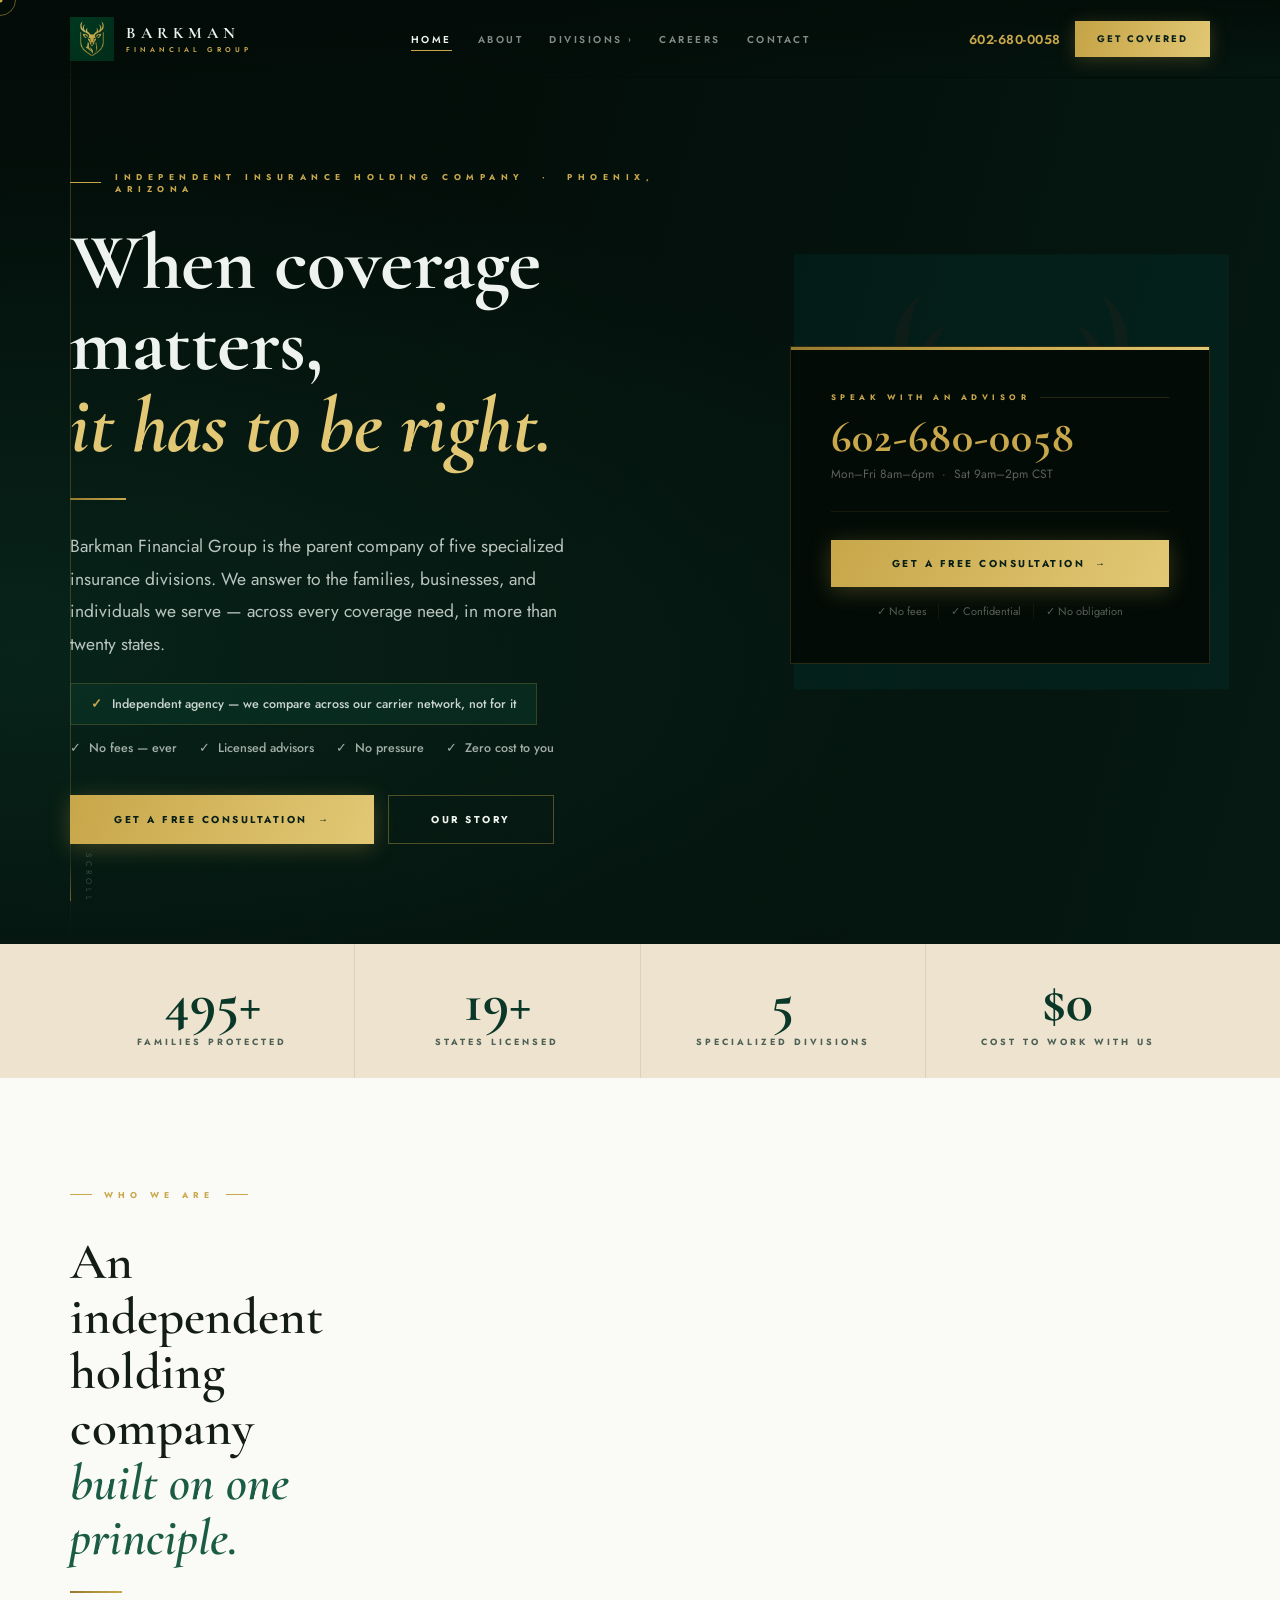
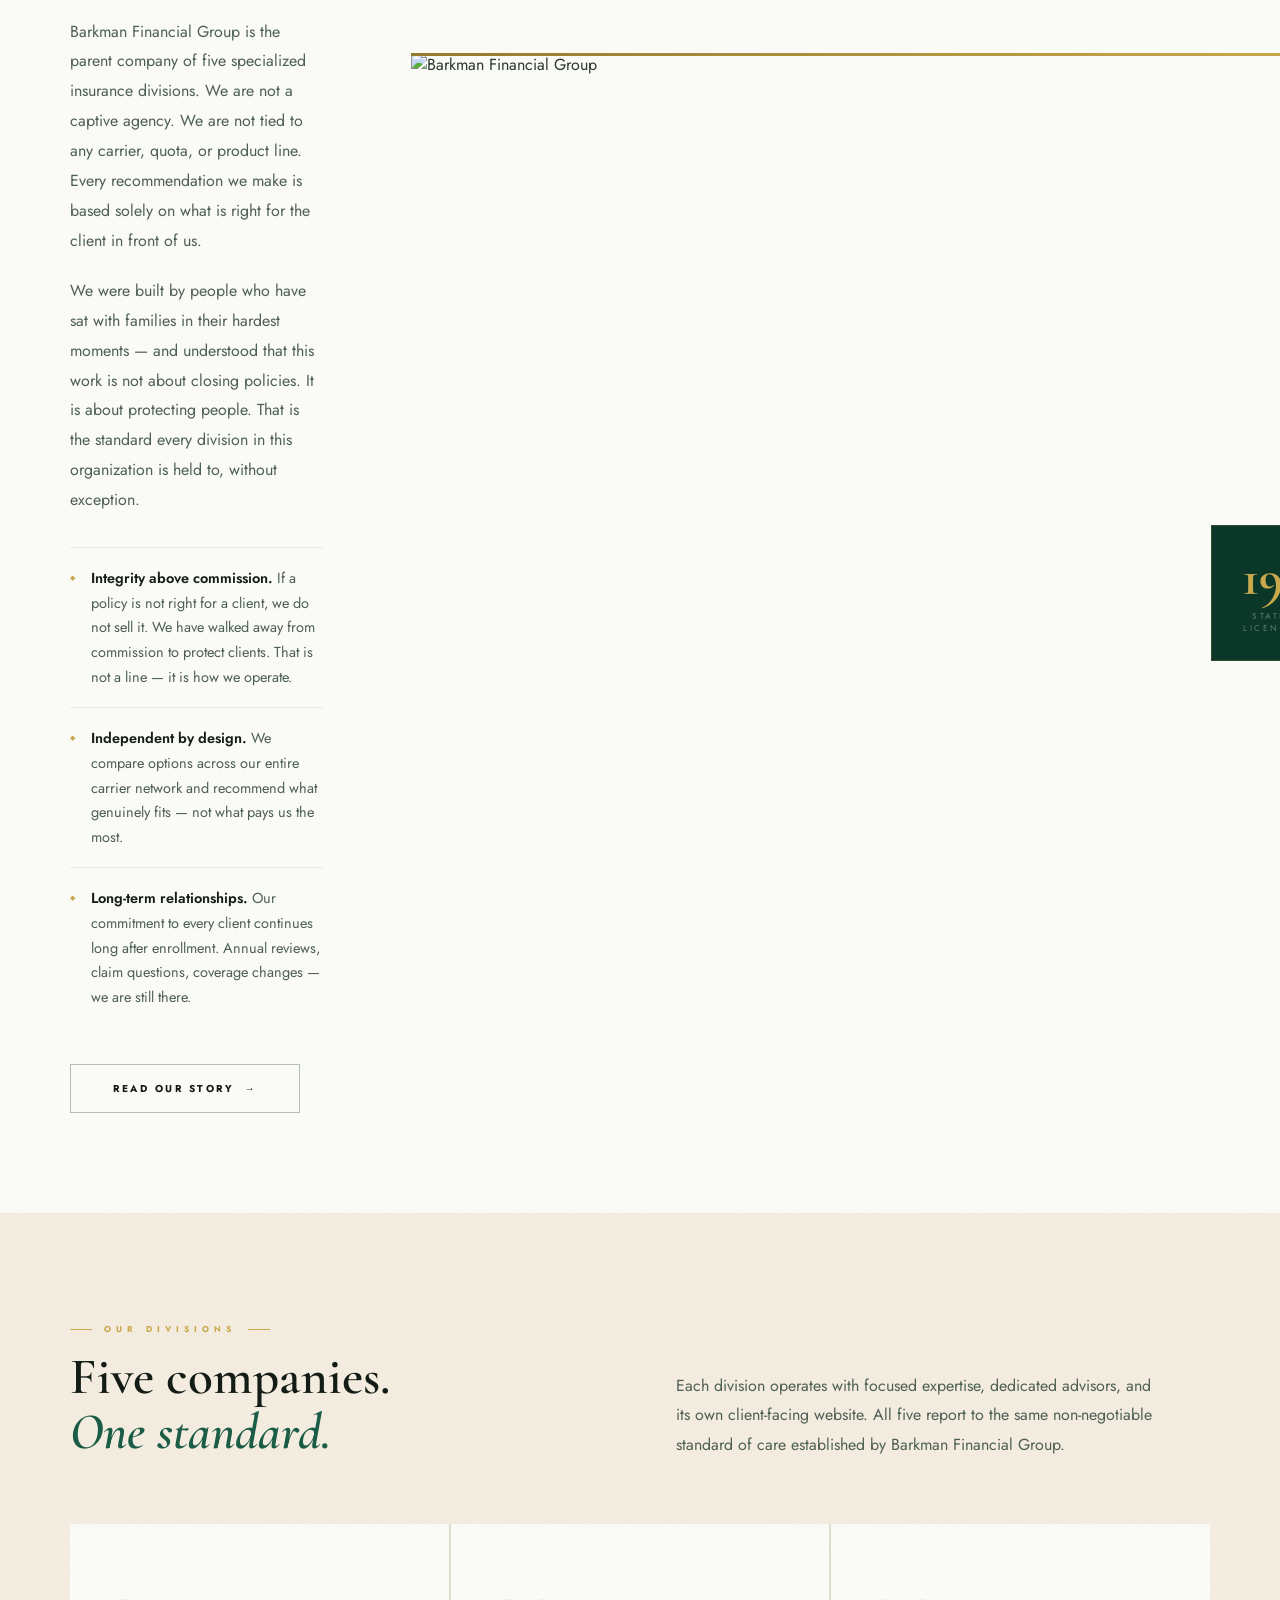
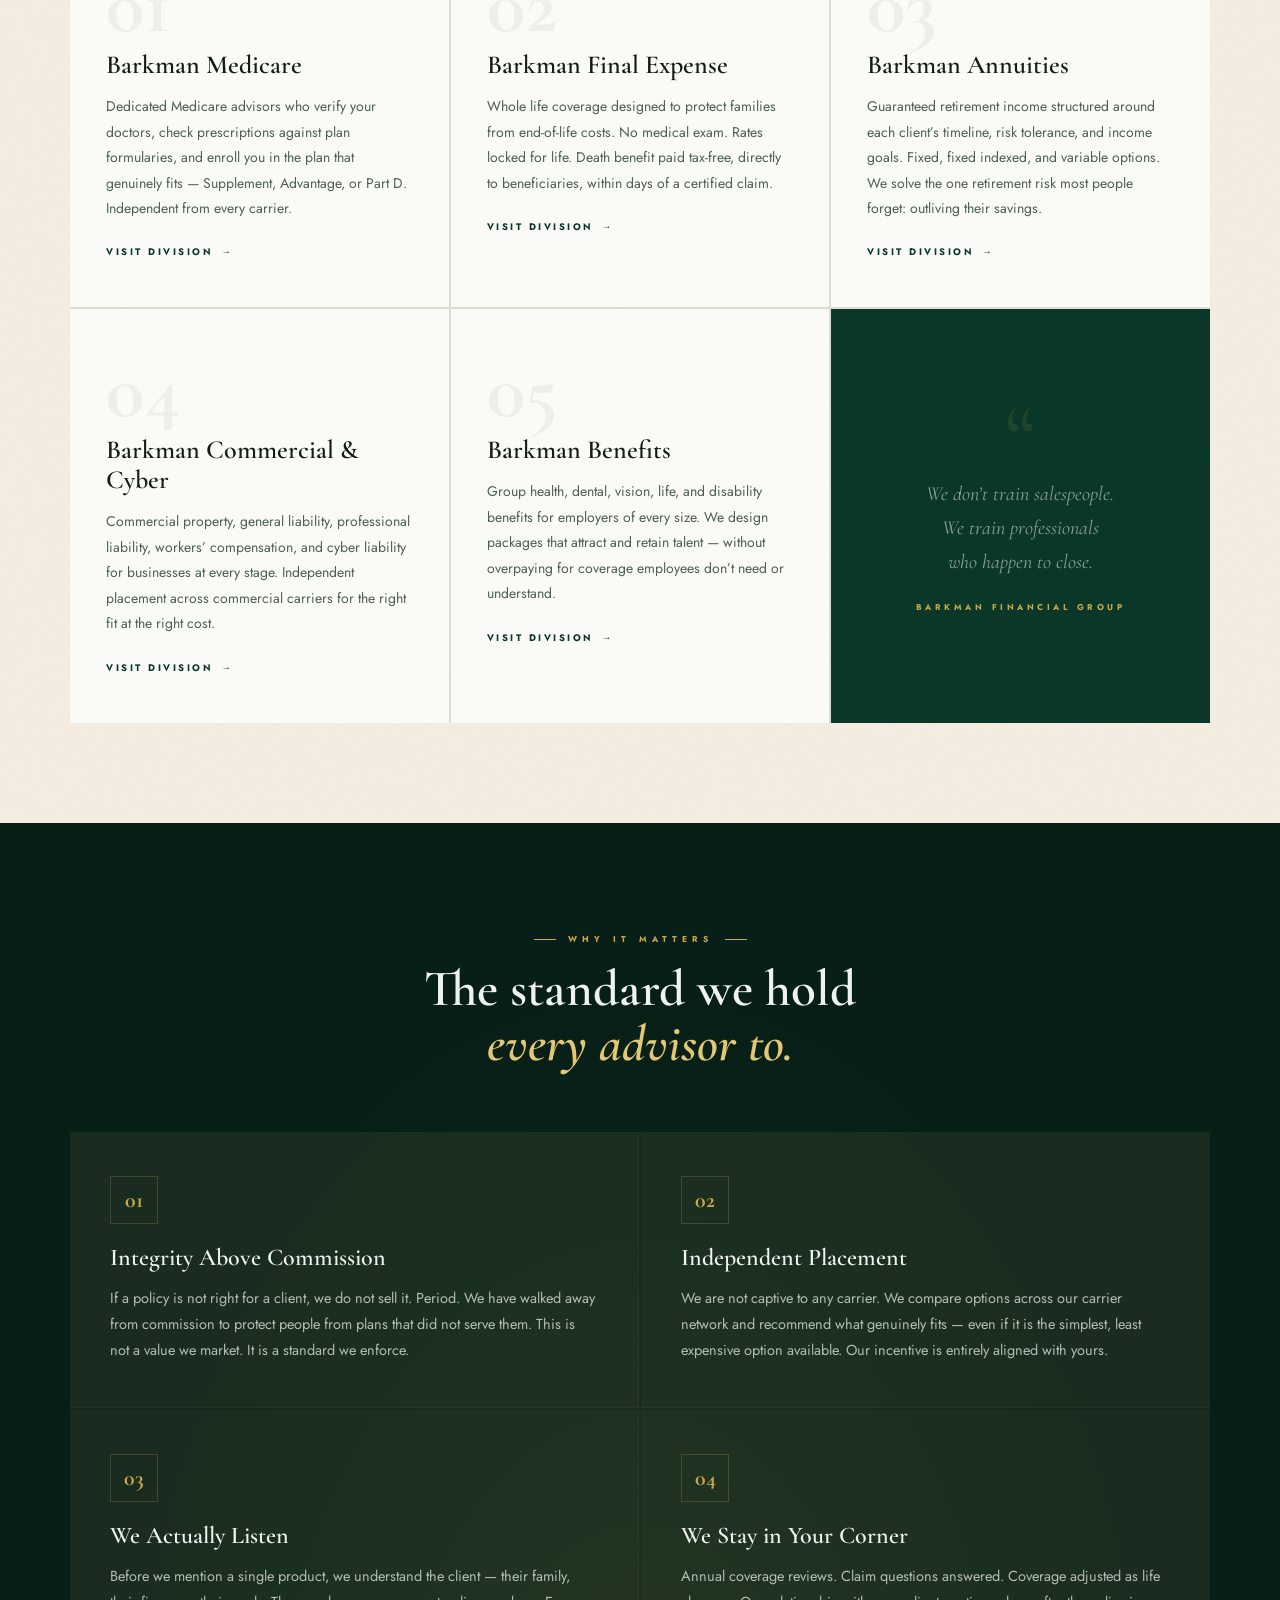
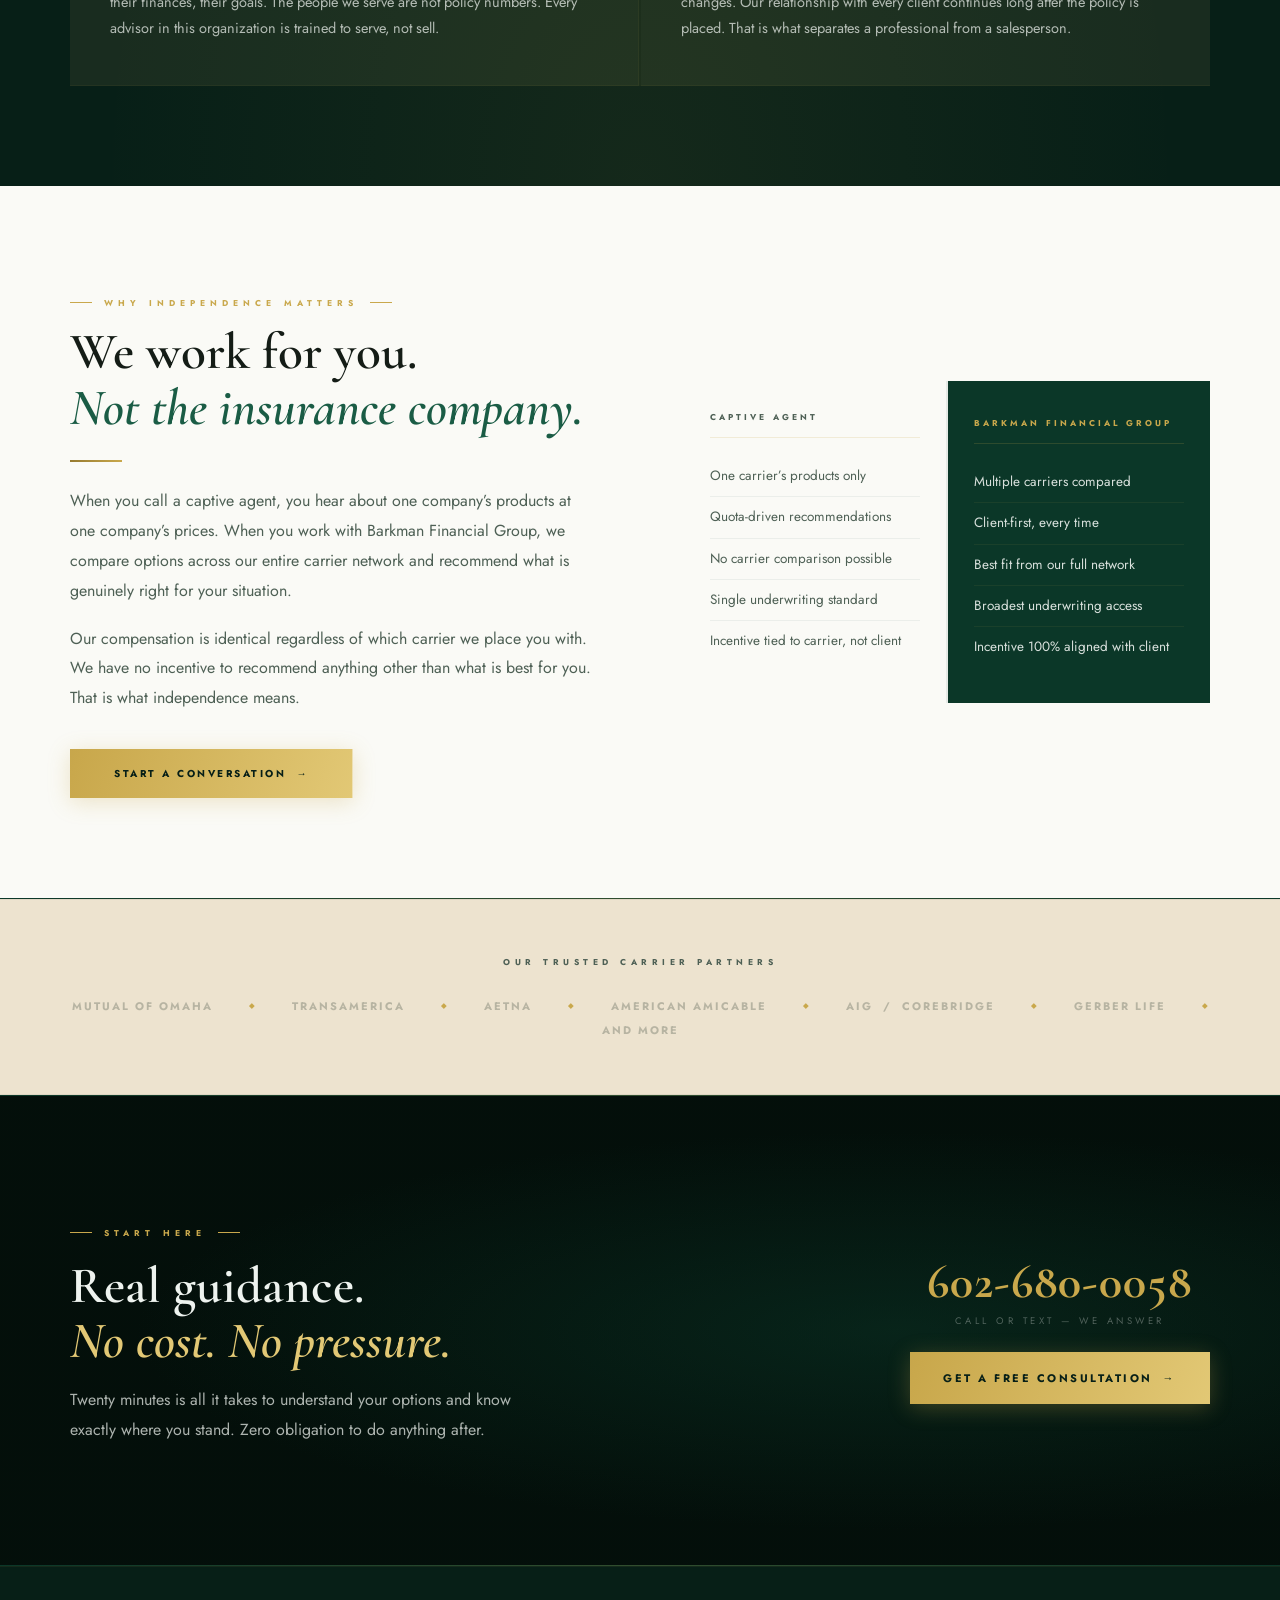
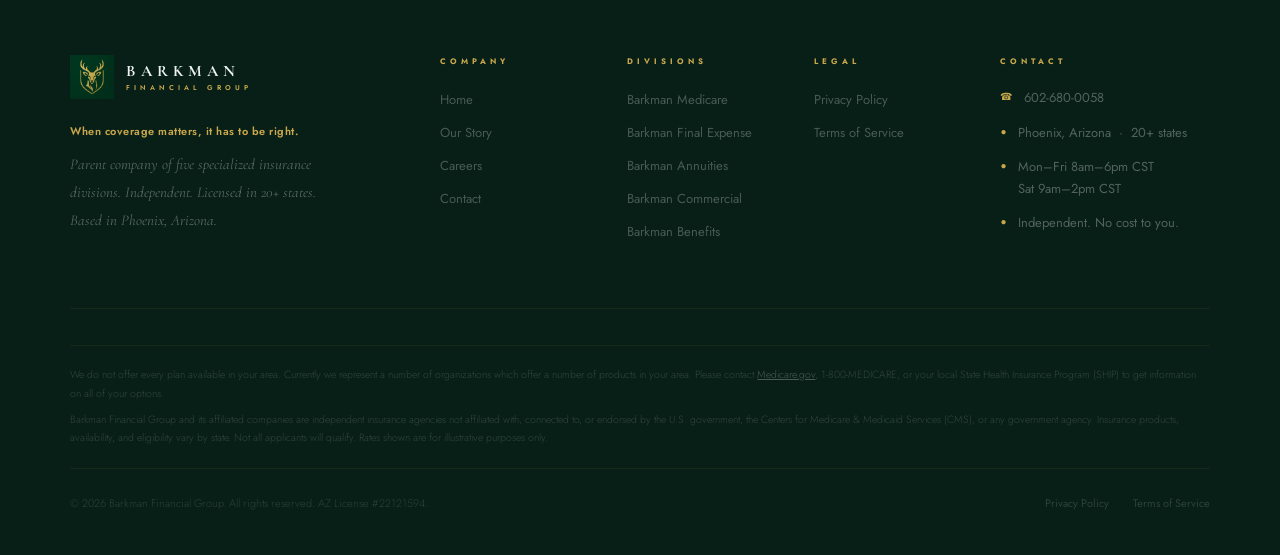
==== commit bbff94b7: "Add files via upload" ====
--- a/index.html
+++ b/index.html
@@ -3,64 +3,645 @@
 <head>
 <meta charset="UTF-8">
 <meta name="viewport" content="width=device-width, initial-scale=1.0">
-<title>Barkman Financial Group — When Coverage Matters, It Has to Be Right</title>
-<meta name="description" content="Barkman Financial Group is an independent insurance holding company headquartered in Phoenix, Arizona. Parent of Barkman Medicare, Final Expense, Annuities, Commercial &amp; Cyber, and Benefits divisions. Licensed in 20+ states.">
-<meta property="og:title" content="Barkman Financial Group">
-<meta property="og:description" content="When coverage matters, it has to be right.">
-<meta property="og:type" content="website">
+<title>Barkman Financial Group &mdash; When Coverage Matters, It Has to Be Right</title>
+<meta name="description" content="Barkman Financial Group is an independent insurance holding company with five specialized divisions. Phoenix, Arizona. Licensed in 20+ states.">
 <link rel="icon" type="image/png" href="img/logo.png">
-<link rel="stylesheet" href="css/main.css">
-<link rel="stylesheet" href="css/home.css">
+<link rel="preconnect" href="https://fonts.googleapis.com">
+<link rel="preconnect" href="https://fonts.gstatic.com" crossorigin>
+<link href="https://fonts.googleapis.com/css2?family=Cormorant+Garamond:ital,wght@0,300;0,400;0,600;0,700;1,300;1,400;1,600;1,700&family=Jost:wght@300;400;500;600;700&display=swap" rel="stylesheet">
+<style>
+/* ===========================================
+   RESET
+=========================================== */
+*,*::before,*::after{box-sizing:border-box;margin:0;padding:0}
+html{scroll-behavior:smooth;font-size:16px;-webkit-text-size-adjust:100%}
+body{font-family:'Jost',sans-serif;background:#0B3728;color:#2A3830;overflow-x:hidden;-webkit-font-smoothing:antialiased;-moz-osx-font-smoothing:grayscale}
+img{max-width:100%;display:block}
+a{color:inherit;text-decoration:none}
+button{font-family:inherit;cursor:pointer}
+
+/* ===========================================
+   TOKENS
+=========================================== */
+:root{
+  --forest:    #0B3728;
+  --forest-d:  #071F17;
+  --forest-m:  #124438;
+  --forest-l:  #1A5C45;
+  --gold:      #C9A84C;
+  --gold-l:    #E2C875;
+  --gold-d:    #967A30;
+  --cream:     #F5EDE0;
+  --cream-m:   #EDE3CF;
+  --white:     #FAFAF6;
+  --tx-dk:     #141C16;
+  --tx-bd:     #2A3830;
+  --tx-mt:     #4E6055;
+  --tx-lt:     #EEF3EF;
+  --tx-dm:     rgba(238,243,239,0.72);
+  --tx-xd:     rgba(238,243,239,0.42);
+  --nav-h:     78px;
+  --max:       1380px;
+  --pad:       clamp(22px,5.5vw,80px);
+}
+
+/* ===========================================
+   PROGRESS BAR
+=========================================== */
+#pb{position:fixed;top:0;left:0;height:2px;width:0;background:linear-gradient(90deg,var(--gold-d),var(--gold),var(--gold-l));z-index:9999;pointer-events:none;transition:width .08s linear}
+
+/* ===========================================
+   CURSOR
+=========================================== */
+#cd,#cr{position:fixed;border-radius:50%;pointer-events:none;z-index:9998;transform:translate(-50%,-50%)}
+#cd{width:5px;height:5px;background:var(--gold)}
+#cr{width:32px;height:32px;border:1px solid rgba(201,168,76,0.5);transition:width .3s cubic-bezier(0.16,1,0.3,1),height .3s cubic-bezier(0.16,1,0.3,1),background .2s,border-color .2s}
+#cr.h{width:54px;height:54px;border-color:var(--gold);background:rgba(201,168,76,0.07)}
+#cr.p{width:18px;height:18px;background:rgba(201,168,76,0.2)}
+@media(hover:none),(pointer:coarse){#cd,#cr{display:none}}
+
+/* ===========================================
+   NAV
+=========================================== */
+#nav{position:fixed;top:0;left:0;width:100%;height:var(--nav-h);z-index:1000}
+#nav-bg{
+  position:absolute;inset:0;pointer-events:none;
+  background:linear-gradient(to bottom,rgba(3,12,8,0.85) 0%,transparent 100%);
+  transition:background .5s ease,border-bottom .5s,box-shadow .5s;
+  border-bottom:1px solid transparent;
+}
+#nav.solid #nav-bg{
+  background:rgba(5,24,15,0.97);
+  backdrop-filter:blur(24px) saturate(200%);
+  -webkit-backdrop-filter:blur(24px) saturate(200%);
+  border-bottom-color:rgba(201,168,76,0.12);
+  box-shadow:0 2px 48px rgba(0,0,0,0.55);
+}
+/* Mobile always solid */
+@media(max-width:860px){
+  #nav-bg{
+    background:rgba(5,24,15,0.97) !important;
+    border-bottom-color:rgba(201,168,76,0.12) !important;
+    box-shadow:0 2px 32px rgba(0,0,0,0.45) !important;
+  }
+}
+.nav-wrap{position:relative;z-index:1;max-width:var(--max);margin:0 auto;height:100%;padding:0 var(--pad);display:flex;align-items:center;justify-content:space-between;gap:20px}
+
+/* Logo */
+.logo{display:flex;align-items:center;gap:12px;flex-shrink:0}
+.logo img{width:44px;height:44px;object-fit:contain;transition:transform .5s cubic-bezier(0.34,1.56,0.64,1)}
+.logo:hover img{transform:rotate(8deg) scale(1.1)}
+.logo-t .ln{display:block;font-family:'Cormorant Garamond',serif;font-size:16px;font-weight:700;letter-spacing:5px;text-transform:uppercase;color:var(--tx-lt)}
+.logo-t .ls{display:block;font-size:7px;letter-spacing:4px;text-transform:uppercase;color:var(--gold);font-weight:600;margin-top:2px}
+
+/* Links */
+.nav-links{display:flex;align-items:center;list-style:none;margin:0}
+.nav-links li{position:relative}
+.nl,.nl-btn{
+  display:inline-flex;align-items:center;gap:5px;
+  padding:10px 13px;font-size:10px;font-weight:600;
+  letter-spacing:2.5px;text-transform:uppercase;
+  color:rgba(238,243,239,0.55);background:none;border:none;
+  cursor:pointer;white-space:nowrap;position:relative;transition:color .2s;
+}
+.nl::after,.nl-btn::after{
+  content:'';position:absolute;bottom:6px;left:13px;right:13px;
+  height:1px;background:var(--gold);
+  transform:scaleX(0);transform-origin:left;
+  transition:transform .28s cubic-bezier(0.16,1,0.3,1);
+}
+.nl:hover,.nl-btn:hover,.nl.on,.nl-btn.on{color:var(--tx-lt)}
+.nl:hover::after,.nl-btn:hover::after,.nl.on::after,.nl-btn.on::after{transform:scaleX(1)}
+.chev{font-size:8px;display:inline-block;transition:transform .22s}
+.nl-btn[aria-expanded="true"] .chev{transform:rotate(90deg)}
+
+/* Dropdown */
+.dd{
+  display:none;
+  position:absolute;top:calc(100% + 8px);left:50%;transform:translateX(-50%);
+  min-width:248px;list-style:none;
+  background:rgba(3,14,9,0.99);
+  border:1px solid rgba(201,168,76,0.16);
+  border-top:2px solid var(--gold);
+  padding:10px 0;
+  box-shadow:0 28px 80px rgba(0,0,0,0.9);
+  z-index:9997;
+}
+.dd.open{display:block;animation:ddopen .15s ease both}
+@keyframes ddopen{from{opacity:0;transform:translateX(-50%) translateY(8px)}to{opacity:1;transform:translateX(-50%) translateY(0)}}
+.dd a{display:block;padding:13px 26px;font-size:10px;font-weight:600;letter-spacing:2px;text-transform:uppercase;color:rgba(238,243,239,0.48);transition:color .15s,padding-left .18s,background .15s}
+.dd a:hover{color:var(--gold-l);padding-left:34px;background:rgba(201,168,76,0.06)}
+
+/* Right side */
+.nav-r{display:flex;align-items:center;gap:14px;flex-shrink:0}
+.nav-tel{color:var(--gold);font-size:13px;font-weight:600;letter-spacing:.5px;white-space:nowrap;transition:color .2s}
+.nav-tel:hover{color:var(--gold-l)}
+.nav-cta{
+  font-size:9.5px;font-weight:700;letter-spacing:2px;text-transform:uppercase;
+  background:linear-gradient(110deg,var(--gold-d),var(--gold) 55%,var(--gold-l));
+  background-size:200% 100%;background-position:100%;
+  color:var(--forest-d);padding:11px 22px;border:none;
+  transition:background-position .4s,transform .25s,box-shadow .25s;
+  box-shadow:0 3px 18px rgba(201,168,76,0.25);
+}
+.nav-cta:hover{background-position:0;transform:translateY(-2px);box-shadow:0 8px 28px rgba(201,168,76,0.4)}
+
+/* Hamburger */
+.ham{display:none;flex-direction:column;gap:5px;background:none;border:none;padding:5px;flex-shrink:0}
+.ham span{display:block;height:1.5px;background:var(--gold);transition:all .35s cubic-bezier(0.16,1,0.3,1);transform-origin:center}
+.ham span:nth-child(1){width:22px}
+.ham span:nth-child(2){width:14px;margin-left:8px}
+.ham span:nth-child(3){width:22px}
+.ham.open span:nth-child(1){transform:rotate(45deg) translateY(4.5px);width:22px}
+.ham.open span:nth-child(2){opacity:0;width:0}
+.ham.open span:nth-child(3){transform:rotate(-45deg) translateY(-4.5px)}
+
+/* Mobile nav */
+.mnav{
+  display:none;position:fixed;inset:0;z-index:980;
+  background:var(--forest-d);
+  flex-direction:column;align-items:center;justify-content:center;
+  padding:80px 24px 40px;overflow-y:auto;
+}
+.mnav.open{display:flex;animation:mopen .3s ease both}
+@keyframes mopen{from{opacity:0}to{opacity:1}}
+.ml{font-family:'Cormorant Garamond',serif;font-size:clamp(28px,6vw,46px);font-weight:600;color:rgba(238,243,239,0.35);letter-spacing:2px;padding:7px 0;transition:color .2s,transform .2s}
+.ml:hover{color:var(--gold);transform:translateX(8px)}
+.mnav.open .ml{animation:mlin .45s cubic-bezier(0.16,1,0.3,1) both}
+.mnav.open .ml:nth-child(1){animation-delay:.04s}.mnav.open .ml:nth-child(2){animation-delay:.08s}
+.mnav.open .ml:nth-child(3){animation-delay:.12s}.mnav.open .ml:nth-child(4){animation-delay:.16s}
+.mnav.open .ml:nth-child(5){animation-delay:.20s}.mnav.open .ml:nth-child(6){animation-delay:.24s}
+.mnav.open .ml:nth-child(7){animation-delay:.28s}.mnav.open .ml:nth-child(8){animation-delay:.32s}
+.mnav.open .ml:nth-child(9){animation-delay:.36s}
+@keyframes mlin{from{opacity:0;transform:translateY(14px)}to{opacity:1;transform:none}}
+.mrule{width:36px;height:1px;background:rgba(201,168,76,0.18);margin:12px 0}
+.mtel{color:var(--gold);font-size:clamp(18px,4vw,26px);font-weight:600;margin-top:6px;animation:mlin .45s .40s cubic-bezier(0.16,1,0.3,1) both}
+.mcta{margin-top:20px;animation:mlin .45s .45s cubic-bezier(0.16,1,0.3,1) both}
+
+/* ===========================================
+   BUTTONS
+=========================================== */
+.btn{display:inline-flex;align-items:center;gap:10px;font-family:'Jost',sans-serif;font-weight:700;font-size:10px;letter-spacing:2.5px;text-transform:uppercase;border:none;cursor:pointer;transition:transform .3s cubic-bezier(0.16,1,0.3,1),box-shadow .3s,background-position .4s}
+.ba{display:inline-block;transition:transform .3s cubic-bezier(0.16,1,0.3,1)}
+.btn:hover .ba{transform:translateX(5px)}
+.btn-g{background:linear-gradient(110deg,var(--gold-d),var(--gold) 55%,var(--gold-l));background-size:220% 100%;background-position:100%;color:var(--forest-d);padding:17px 44px;box-shadow:0 4px 22px rgba(201,168,76,0.28)}
+.btn-g:hover{background-position:0;transform:translateY(-3px);box-shadow:0 14px 48px rgba(201,168,76,0.44)}
+.btn-o{background:transparent;border:1.5px solid rgba(201,168,76,0.38);color:var(--tx-lt);padding:16px 42px}
+.btn-o:hover{border-color:var(--gold);background:rgba(201,168,76,0.07);transform:translateY(-3px);color:var(--gold-l)}
+
+/* ===========================================
+   HERO
+   NO reveal class. Always visible.
+   CSS @keyframes only. Zero JS dependency.
+=========================================== */
+.hero{position:relative;min-height:100svh;display:flex;align-items:center;overflow:hidden;background:var(--forest-d)}
+
+/* Background photo */
+.hero-photo{
+  position:absolute;inset:0;
+  background:url('https://images.unsplash.com/photo-1600880292203-757bb62b4baf?w=1800&q=90&fit=crop&crop=center') center/cover no-repeat;
+  transform:scale(1.05);
+  animation:hzoom 18s ease-in-out infinite alternate;
+}
+@keyframes hzoom{from{transform:scale(1.05)}to{transform:scale(1.12)}}
+.hero-photo::after{
+  content:'';position:absolute;inset:0;
+  background:linear-gradient(105deg,
+    rgba(3,12,8,0.97) 0%,
+    rgba(3,12,8,0.92) 30%,
+    rgba(3,12,8,0.72) 55%,
+    rgba(3,12,8,0.28) 100%
+  );
+}
+.hero-photo::before{
+  content:'';position:absolute;inset:0;z-index:1;
+  background:radial-gradient(ellipse at 4% 68%,rgba(11,55,40,0.55) 0%,transparent 54%);
+}
+
+/* Decorative gold line */
+.hero-line{
+  position:absolute;left:var(--pad);top:0;bottom:0;
+  width:1px;
+  background:linear-gradient(to bottom,transparent 0%,rgba(201,168,76,0.25) 20%,rgba(201,168,76,0.25) 80%,transparent 100%);
+  z-index:2;pointer-events:none;
+}
+
+/* Crest watermark */
+.hero-crest{
+  position:absolute;right:4%;top:50%;transform:translateY(-50%);
+  width:min(34vw,480px);height:min(34vw,480px);
+  background:url('img/logo.png') center/contain no-repeat;
+  opacity:0.038;filter:brightness(14);pointer-events:none;z-index:2;
+  animation:crest 24s ease-in-out infinite;
+}
+@keyframes crest{0%,100%{transform:translateY(-50%) rotate(0deg)}50%{transform:translateY(-52%) rotate(2deg)}}
+
+.hero-inner{
+  position:relative;z-index:3;
+  max-width:var(--max);margin:0 auto;width:100%;
+  padding:calc(var(--nav-h) + 88px) var(--pad) 100px;
+  display:grid;grid-template-columns:1fr 420px;gap:72px;align-items:center;
+}
+
+/* LEFT  -  all animated with CSS, visible immediately */
+.hero-eyebrow{
+  display:inline-flex;align-items:center;gap:14px;
+  font-size:8.5px;font-weight:700;letter-spacing:5.5px;text-transform:uppercase;color:var(--gold);
+  margin-bottom:28px;
+  animation:up .8s cubic-bezier(0.16,1,0.3,1) both;
+}
+.hero-eyebrow span{display:block;width:32px;height:1px;background:currentColor}
+@keyframes up{from{opacity:0;transform:translateY(20px)}to{opacity:1;transform:none}}
+
+h1.hero-h1{
+  font-family:'Cormorant Garamond',serif;
+  font-size:clamp(46px,6.2vw,92px);
+  font-weight:700;line-height:1.03;
+  color:var(--tx-lt);letter-spacing:-0.5px;
+  animation:up .9s .08s cubic-bezier(0.16,1,0.3,1) both;
+}
+h1.hero-h1 em{font-style:italic;color:var(--gold-l);display:block}
+
+.hero-rule{
+  display:block;width:56px;height:2px;
+  background:linear-gradient(90deg,var(--gold-d),var(--gold));
+  margin:30px 0;
+  animation:up .9s .16s cubic-bezier(0.16,1,0.3,1) both;
+}
+.hero-body{
+  font-size:clamp(15px,1.7vw,17.5px);line-height:1.88;
+  color:rgba(238,243,239,0.78);font-weight:400;
+  max-width:520px;
+  animation:up .9s .22s cubic-bezier(0.16,1,0.3,1) both;
+}
+.hero-indep{
+  display:inline-flex;align-items:center;gap:10px;
+  margin-top:22px;padding:11px 20px;
+  background:rgba(11,55,40,0.55);
+  border:1px solid rgba(201,168,76,0.22);
+  font-size:12.5px;color:rgba(238,243,239,0.85);font-weight:500;
+  animation:up .9s .28s cubic-bezier(0.16,1,0.3,1) both;
+}
+.check{color:var(--gold);font-weight:700}
+.hero-trust{
+  display:flex;flex-wrap:wrap;gap:12px 22px;margin-top:14px;
+  animation:up .9s .33s cubic-bezier(0.16,1,0.3,1) both;
+}
+.hero-trust span{font-size:12.5px;color:rgba(238,243,239,0.68);font-weight:500}
+.hero-actions{
+  display:flex;gap:14px;flex-wrap:wrap;margin-top:38px;
+  animation:up .9s .40s cubic-bezier(0.16,1,0.3,1) both;
+}
+
+/* RIGHT CARD  -  always visible, CSS animation */
+.hcard{
+  background:rgba(3,10,6,0.93);
+  border:1px solid rgba(201,168,76,0.2);
+  backdrop-filter:blur(20px);-webkit-backdrop-filter:blur(20px);
+  padding:44px 40px;position:relative;
+  animation:up .9s .22s cubic-bezier(0.16,1,0.3,1) both;
+}
+.hcard-top{position:absolute;top:0;left:0;right:0;height:3px;background:linear-gradient(90deg,var(--gold-d),var(--gold),var(--gold-l))}
+.hcard-lbl{
+  font-size:8px;letter-spacing:4.5px;text-transform:uppercase;
+  font-weight:700;color:var(--gold);margin-bottom:12px;
+  display:flex;align-items:center;gap:10px;
+}
+.hcard-lbl::after{content:'';flex:1;height:1px;background:rgba(201,168,76,0.18)}
+.hcard-tel{
+  display:block;font-family:'Cormorant Garamond',serif;
+  font-size:44px;font-weight:700;color:var(--gold);
+  letter-spacing:1px;line-height:1;margin-bottom:6px;transition:color .2s;
+}
+.hcard-tel:hover{color:var(--gold-l)}
+.hcard-hrs{font-size:12px;color:rgba(238,243,239,0.38);font-weight:400;margin-bottom:28px}
+.hcard-sep{height:1px;background:rgba(201,168,76,0.1);margin-bottom:28px}
+.hcard-btn{width:100%;justify-content:center;padding:16px;font-size:10px;margin-bottom:16px}
+.hcard-trust{display:flex;justify-content:center}
+.hcard-trust span{font-size:11px;color:rgba(238,243,239,0.36);padding:0 12px;border-right:1px solid rgba(201,168,76,0.08)}
+.hcard-trust span:last-child{border-right:none}
+
+/* Scroll indicator */
+.scroll-ind{
+  position:absolute;bottom:40px;left:var(--pad);z-index:3;
+  display:flex;align-items:center;gap:12px;
+  animation:up .9s .6s cubic-bezier(0.16,1,0.3,1) both;
+}
+.scroll-line{width:1px;height:44px;background:linear-gradient(to bottom,transparent,rgba(201,168,76,0.5));position:relative;overflow:hidden}
+.scroll-line::after{content:'';position:absolute;inset:0;background:var(--gold);animation:scrollpulse 2.4s ease-in-out infinite;transform:translateY(-100%)}
+@keyframes scrollpulse{0%{transform:translateY(-100%)}50%{transform:translateY(0)}100%{transform:translateY(100%);opacity:0}}
+.scroll-lbl{font-size:8px;letter-spacing:4px;text-transform:uppercase;color:rgba(238,243,239,0.22);writing-mode:vertical-rl}
+
+/* ===========================================
+   STATS  -  cream band
+=========================================== */
+.stats{background:var(--cream-m)}
+.stats-wrap{max-width:var(--max);margin:0 auto;padding:0 var(--pad);display:flex}
+.stat-item{flex:1;text-align:center;padding:30px 12px;border-right:1px solid rgba(0,0,0,0.08);cursor:default;transition:background .25s}
+.stat-item:last-child{border-right:none}
+.stat-item:hover{background:rgba(11,55,40,0.06)}
+.stat-n{display:block;font-family:'Cormorant Garamond',serif;font-size:56px;font-weight:700;color:var(--forest);line-height:1}
+.stat-l{display:block;font-size:9px;letter-spacing:3px;text-transform:uppercase;color:var(--tx-mt);margin-top:5px;font-weight:700}
+
+/* ===========================================
+   SHARED SECTION STYLES
+=========================================== */
+.eyebrow{display:inline-flex;align-items:center;gap:12px;font-size:8.5px;font-weight:700;letter-spacing:5px;text-transform:uppercase;color:var(--gold)}
+.eyebrow::before,.eyebrow::after{content:'';flex-shrink:0;width:22px;height:1px;background:currentColor}
+.section-title{font-family:'Cormorant Garamond',serif;font-size:clamp(30px,4vw,58px);font-weight:600;line-height:1.08;color:var(--tx-dk)}
+.section-title em{font-style:italic;color:var(--forest-l)}
+.section-title.lt{color:var(--tx-lt)}
+.section-title.lt em{color:var(--gold-l)}
+.section-body{font-size:16px;line-height:1.87;color:var(--tx-mt);font-weight:400}
+.section-body.lt{color:var(--tx-dm)}
+.gold-bar{display:block;width:52px;height:2px;background:linear-gradient(90deg,var(--gold-d),var(--gold));margin:24px 0}
+.divider{height:1px;background:linear-gradient(90deg,transparent,rgba(201,168,76,0.2),transparent)}
+
+/* ===========================================
+   WHO WE ARE  -  white, asymmetric
+=========================================== */
+.who{background:var(--white);padding:100px var(--pad)}
+.who-inner{max-width:var(--max);margin:0 auto;display:grid;grid-template-columns:1fr 1fr;gap:88px;align-items:center}
+.who-body .eyebrow{margin-bottom:18px}
+.who-body .section-title{margin-bottom:24px}
+.who-body .section-body{margin-bottom:20px}
+.pillars{margin-top:32px;border-top:1px solid rgba(0,0,0,0.06)}
+.pillar{display:flex;gap:16px;align-items:flex-start;padding:18px 0;border-bottom:1px solid rgba(0,0,0,0.06);font-size:14.5px;color:var(--tx-mt);line-height:1.7;font-weight:400}
+.pillar:last-child{border-bottom:none}
+.pillar strong{color:var(--tx-dk);font-weight:600}
+.p-dot{color:var(--gold);flex-shrink:0;margin-top:7px;font-size:7px}
+.who-cta{margin-top:36px}
+
+.who-visual{position:relative;padding:0 0 24px 0}
+.who-img-frame{
+  position:relative;overflow:hidden;
+  height:560px;
+}
+.who-img-frame::before{
+  content:'';position:absolute;top:0;left:0;right:0;height:3px;
+  background:linear-gradient(90deg,var(--gold-d),var(--gold));z-index:2;
+}
+.who-img-frame img{width:100%;height:100%;object-fit:cover;transition:transform 8s ease}
+.who-img-frame:hover img{transform:scale(1.04)}
+.who-stat-badge{
+  position:absolute;bottom:-24px;right:-24px;
+  background:var(--forest);border:1px solid rgba(201,168,76,0.2);
+  padding:26px 30px;text-align:center;min-width:120px;
+}
+.wsb-n{display:block;font-family:'Cormorant Garamond',serif;font-size:52px;font-weight:700;color:var(--gold);line-height:1}
+.wsb-l{display:block;font-size:8.5px;letter-spacing:2.5px;text-transform:uppercase;color:rgba(238,243,239,0.38);margin-top:6px}
+
+/* ===========================================
+   DIVISIONS  -  cream textured
+=========================================== */
+.divs{
+  background-color:var(--cream);
+  background-image:url("data:image/svg+xml,%3Csvg xmlns='http://www.w3.org/2000/svg' width='500' height='500'%3E%3Cfilter id='t'%3E%3CfeTurbulence type='fractalNoise' baseFrequency='0.65' numOctaves='4' stitchTiles='stitch'/%3E%3C/filter%3E%3Crect width='500' height='500' filter='url(%23t)' opacity='0.055'/%3E%3C/svg%3E");
+  padding:100px var(--pad);
+}
+.divs-inner{max-width:var(--max);margin:0 auto}
+.divs-head{display:grid;grid-template-columns:1fr 1fr;gap:72px;align-items:end;margin-bottom:64px}
+.divs-head .section-title{margin-top:14px}
+.divs-intro{font-size:16px;line-height:1.87;color:var(--tx-mt);max-width:480px;font-weight:400}
+
+/* 5-division grid */
+.div-grid{display:grid;grid-template-columns:repeat(3,1fr);gap:2px;background:rgba(11,55,40,0.09)}
+.div-card{
+  background:var(--white);padding:46px 36px;
+  display:block;text-decoration:none;
+  position:relative;overflow:hidden;
+  transition:transform .4s cubic-bezier(0.16,1,0.3,1),box-shadow .4s,background .3s;
+  border-bottom:2px solid transparent;
+}
+.div-card:hover{transform:translateY(-7px);box-shadow:0 24px 64px rgba(11,55,40,0.13);background:white;border-bottom-color:var(--gold)}
+.div-n{
+  font-family:'Cormorant Garamond',serif;
+  font-size:80px;font-weight:700;color:rgba(11,55,40,0.055);
+  line-height:.9;margin-bottom:8px;
+  transition:color .35s;
+}
+.div-card:hover .div-n{color:rgba(11,55,40,0.09)}
+.div-name{font-family:'Cormorant Garamond',serif;font-size:26px;font-weight:600;color:var(--tx-dk);margin-bottom:14px;line-height:1.15}
+.div-desc{font-size:14px;line-height:1.82;color:var(--tx-mt);font-weight:400;margin-bottom:24px}
+.div-more{
+  display:flex;align-items:center;gap:8px;
+  font-size:9.5px;letter-spacing:2.5px;text-transform:uppercase;font-weight:700;
+  color:var(--forest);transition:gap .25s,color .2s;
+}
+.div-card:hover .div-more{gap:16px;color:var(--gold-d)}
+
+/* Quote card fills 6th slot */
+.div-quote-card{
+  background:var(--forest);padding:46px 36px;
+  display:flex;align-items:center;justify-content:center;
+}
+.div-qinner{text-align:center}
+.div-qmark{font-family:'Cormorant Garamond',serif;font-size:96px;line-height:.4;color:rgba(201,168,76,0.12);display:block;margin-bottom:20px}
+.div-qtext{font-family:'Cormorant Garamond',serif;font-size:20px;font-style:italic;line-height:1.7;color:rgba(238,243,239,0.55);margin-bottom:22px}
+.div-qsrc{font-size:8.5px;letter-spacing:3.5px;text-transform:uppercase;color:var(--gold);font-weight:700}
+
+/* ===========================================
+   PROOF  -  dark forest band
+=========================================== */
+.proof{background:var(--forest-d);padding:100px var(--pad);position:relative;overflow:hidden}
+.proof::before{content:'';position:absolute;inset:0;background:radial-gradient(ellipse at 50% 100%,rgba(201,168,76,0.07) 0%,transparent 60%);pointer-events:none}
+.proof-inner{max-width:var(--max);margin:0 auto;position:relative;z-index:1}
+.proof-grid{display:grid;grid-template-columns:1fr 1fr;gap:2px;background:rgba(201,168,76,0.06);margin-top:60px}
+.proof-item{background:rgba(255,255,255,0.025);padding:44px 40px;border-bottom:1px solid rgba(201,168,76,0.06)}
+.proof-item:nth-child(odd){border-right:1px solid rgba(201,168,76,0.06)}
+.pi-icon{
+  width:48px;height:48px;border:1px solid rgba(201,168,76,0.22);
+  display:flex;align-items:center;justify-content:center;
+  margin-bottom:20px;font-family:'Cormorant Garamond',serif;
+  font-size:22px;font-weight:700;color:var(--gold);
+}
+.pi-title{font-family:'Cormorant Garamond',serif;font-size:24px;font-weight:600;color:var(--tx-lt);margin-bottom:12px;line-height:1.2}
+.pi-body{font-size:14.5px;line-height:1.80;color:var(--tx-dm);font-weight:400}
+
+/* ===========================================
+   INDEPENDENT  -  asymmetric, white
+=========================================== */
+.indep{background:var(--white);padding:100px var(--pad)}
+.indep-inner{max-width:var(--max);margin:0 auto;display:grid;grid-template-columns:1fr 1fr;gap:88px;align-items:center}
+.compare-wrap{display:grid;grid-template-columns:1fr 1fr;gap:2px;background:rgba(11,55,40,0.08)}
+.compare-col{background:var(--white);padding:30px 26px}
+.compare-col.active{background:var(--forest);padding:36px 26px}
+.cc-head{font-size:8.5px;letter-spacing:3px;text-transform:uppercase;color:var(--gold);font-weight:700;margin-bottom:18px;padding-bottom:14px;border-bottom:1px solid rgba(201,168,76,0.18)}
+.cc-row{padding:10px 0;border-bottom:1px solid rgba(11,55,40,0.06);font-size:13.5px;color:var(--tx-mt);line-height:1.5;font-weight:400}
+.compare-col.active .cc-row{border-bottom-color:rgba(201,168,76,0.08);color:var(--tx-dm)}
+.compare-col.active .cc-row.yes{color:rgba(238,243,239,0.9)}
+.cc-row:last-child{border-bottom:none}
+
+/* ===========================================
+   CARRIERS  -  cream
+=========================================== */
+.carriers{
+  background-color:var(--cream-m);padding:56px var(--pad);
+  border-top:1px solid rgba(0,0,0,0.06);border-bottom:1px solid rgba(0,0,0,0.06);
+}
+.carriers-inner{max-width:var(--max);margin:0 auto;text-align:center}
+.carriers-lbl{font-size:8.5px;letter-spacing:4.5px;text-transform:uppercase;color:var(--tx-mt);font-weight:700;margin-bottom:30px}
+.carriers-row{display:flex;align-items:center;justify-content:center;flex-wrap:wrap;gap:8px 36px;font-size:11px;font-weight:700;letter-spacing:2px;text-transform:uppercase;color:rgba(42,56,48,0.28)}
+.carriers-row span{transition:color .25s;cursor:default}
+.carriers-row span:hover{color:var(--forest)}
+.cdot{color:var(--gold);font-size:7px}
+
+/* ===========================================
+   FINAL CTA  -  full bleed dark
+=========================================== */
+.finalcta{position:relative;overflow:hidden;padding:120px var(--pad)}
+.finalcta-bg{
+  position:absolute;inset:0;
+  background:
+    linear-gradient(rgba(3,12,8,0.93),rgba(3,12,8,0.93)),
+    url('https://images.unsplash.com/photo-1444628838545-ac4016a5418a?w=1800&q=85&fit=crop')
+    center/cover;
+}
+.finalcta-bg::after{content:'';position:absolute;inset:0;background:radial-gradient(ellipse at 70% 50%,rgba(11,55,40,0.52) 0%,transparent 60%)}
+.finalcta-inner{
+  position:relative;z-index:1;
+  max-width:var(--max);margin:0 auto;
+  display:grid;grid-template-columns:1fr auto;align-items:center;gap:80px;
+}
+.finalcta-left .eyebrow{margin-bottom:20px}
+.finalcta-left .section-title{margin-top:0;margin-bottom:16px}
+.finalcta-left .section-body{max-width:460px}
+.finalcta-right{text-align:center;flex-shrink:0;min-width:300px}
+.cta-tel{display:block;font-family:'Cormorant Garamond',serif;font-size:48px;font-weight:700;color:var(--gold);letter-spacing:1px;line-height:1;margin-bottom:8px;transition:color .2s}
+.cta-tel:hover{color:var(--gold-l)}
+.cta-hrs{display:block;font-size:9.5px;letter-spacing:3.5px;text-transform:uppercase;color:rgba(238,243,239,0.32);margin-bottom:24px}
+.cta-btn{width:100%;justify-content:center;padding:18px;font-size:11px}
+
+/* ===========================================
+   FOOTER
+=========================================== */
+footer{background:var(--forest-d);border-top:1px solid rgba(201,168,76,0.08);padding:88px var(--pad) 44px}
+.ft{max-width:var(--max);margin:0 auto}
+.ft-top{display:grid;grid-template-columns:2.4fr 1fr 1fr 1fr 1.6fr;gap:56px;padding-bottom:56px;border-bottom:1px solid rgba(201,168,76,0.07);margin-bottom:36px}
+.ft-logo-wrap{display:inline-flex;align-items:center;gap:12px;margin-bottom:22px}
+.ft-logo-wrap img{width:44px;height:44px;object-fit:contain}
+.ft-tag{font-family:'Cormorant Garamond',serif;font-size:15px;font-style:italic;line-height:1.88;color:rgba(238,243,239,0.35);max-width:280px}
+.ft-tag strong{display:block;font-family:'Jost',sans-serif;font-style:normal;font-size:11px;font-weight:600;color:var(--gold);letter-spacing:.5px;margin-bottom:8px}
+.ft-col-h{font-size:8px;letter-spacing:4px;text-transform:uppercase;color:var(--gold);font-weight:700;margin-bottom:20px}
+.ft-col ul{list-style:none}
+.ft-col li{margin-bottom:10px}
+.ft-col a{color:rgba(238,243,239,0.28);font-size:13px;font-weight:400;transition:color .18s,padding-left .2s;display:inline-block}
+.ft-col a:hover{color:var(--gold-l);padding-left:5px}
+.ft-row{display:flex;gap:12px;align-items:flex-start;margin-bottom:13px}
+.ft-ico{color:var(--gold);font-size:10px;flex-shrink:0;margin-top:2px;font-style:normal}
+.ft-txt{color:rgba(238,243,239,0.32);font-size:13px;line-height:1.65}
+.ft-txt a{color:inherit;transition:color .18s}
+.ft-txt a:hover{color:var(--gold-l)}
+.ft-comp{border-top:1px solid rgba(201,168,76,0.07);border-bottom:1px solid rgba(201,168,76,0.07);padding:20px 0;margin-bottom:26px}
+.ft-comp p{font-size:10.5px;color:rgba(238,243,239,0.18);line-height:1.75;margin-bottom:8px;font-weight:300}
+.ft-comp p:last-child{margin-bottom:0}
+.ft-comp a{color:rgba(238,243,239,0.28);text-decoration:underline}
+.ft-comp a:hover{color:var(--gold)}
+.ft-bot{display:flex;align-items:center;justify-content:space-between;flex-wrap:wrap;gap:14px}
+.ft-copy{font-size:11px;color:rgba(238,243,239,0.16);font-weight:300}
+.ft-legal{display:flex;gap:24px}
+.ft-legal a{font-size:11px;color:rgba(238,243,239,0.16);transition:color .18s}
+.ft-legal a:hover{color:var(--gold)}
+
+/* Back to top */
+#btt{position:fixed;bottom:30px;right:30px;z-index:500;width:46px;height:46px;border-radius:50%;background:var(--forest-m);border:1px solid rgba(201,168,76,0.25);display:flex;align-items:center;justify-content:center;color:var(--gold);font-size:17px;opacity:0;pointer-events:none;transform:translateY(10px);transition:opacity .3s,transform .3s cubic-bezier(0.16,1,0.3,1),background .2s;box-shadow:0 4px 20px rgba(0,0,0,0.3)}
+#btt.vis{opacity:1;pointer-events:all;transform:none}
+#btt:hover{background:var(--forest-l);border-color:var(--gold);transform:translateY(-3px)}
+
+/* ===========================================
+   SCROLL REVEALS (below fold only)
+=========================================== */
+.r{opacity:0;transform:translateY(26px);transition:opacity .95s cubic-bezier(0.16,1,0.3,1),transform .95s cubic-bezier(0.16,1,0.3,1)}
+.r.rl{transform:translateX(-20px)}
+.r.rr{transform:translateX(20px)}
+.r.visible{opacity:1;transform:none}
+.d1{transition-delay:.08s}.d2{transition-delay:.17s}.d3{transition-delay:.27s}.d4{transition-delay:.38s}.d5{transition-delay:.50s}
+
+/* ===========================================
+   RESPONSIVE
+=========================================== */
+@media(max-width:1200px){
+  .hero-inner{grid-template-columns:1fr;max-width:680px}
+  .hero-crest{display:none}
+  .hcard{padding:36px 32px}
+  .divs-head{grid-template-columns:1fr}
+  .div-grid{grid-template-columns:repeat(2,1fr)}
+  .finalcta-inner{grid-template-columns:1fr;text-align:center;gap:48px}
+  .finalcta-left .section-body{margin:0 auto 0}
+  .finalcta-right{min-width:unset}
+  .ft-top{grid-template-columns:1fr 1fr 1fr;gap:36px}
+  .ft-brand{grid-column:1/-1}
+}
+@media(max-width:900px){
+  .nav-links,.nav-tel{display:none}
+  .ham{display:flex}
+  :root{--pad:clamp(20px,6vw,44px)}
+  .who-inner,.indep-inner{grid-template-columns:1fr;gap:48px}
+  .who-img-frame{height:340px}
+  .who-stat-badge{display:none}
+  .proof-grid{grid-template-columns:1fr}
+  .proof-item:nth-child(odd){border-right:none}
+  .compare-wrap{grid-template-columns:1fr}
+  .stats-wrap{flex-wrap:wrap}
+  .stat-item{flex:0 0 50%;border-bottom:1px solid rgba(0,0,0,0.08)}
+  footer{padding:60px var(--pad) 36px}
+  .ft-top{grid-template-columns:1fr 1fr;gap:28px}
+}
+@media(max-width:640px){
+  .div-grid{grid-template-columns:1fr}
+  .hero-actions{flex-direction:column}
+  .stat-item{flex:0 0 100%}
+  .ft-top{grid-template-columns:1fr}
+  .ft-bot{flex-direction:column;align-items:flex-start}
+}
+</style>
 </head>
 <body id="top">
-<!-- This block is copy-pasted into every page. No JS injection. -->
-<div id="progress-bar" aria-hidden="true"></div>
-<div id="cur-dot"  aria-hidden="true"></div>
-<div id="cur-ring" aria-hidden="true"></div>
-<a href="#top" id="back-top" aria-label="Back to top">&#8593;</a>
-
-<!-- Mobile overlay — display:none until JS adds .open -->
-<div id="mob-overlay" class="mob-overlay" role="dialog" aria-label="Navigation" aria-modal="true">
-  <a href="index.html"    class="mob-link">Home</a>
-  <a href="about.html"    class="mob-link">About</a>
-  <div class="mob-rule"></div>
-  <a href="https://barkmanmedicare.com"     class="mob-link" target="_blank" rel="noopener">Medicare</a>
-  <a href="https://barkmanfinalexpense.com" class="mob-link" target="_blank" rel="noopener">Final Expense</a>
-  <a href="https://barkmanannuities.com"    class="mob-link" target="_blank" rel="noopener">Annuities</a>
-  <a href="https://barkmancommercial.com"   class="mob-link" target="_blank" rel="noopener">Commercial</a>
-  <a href="https://barkmanbenefits.com"     class="mob-link" target="_blank" rel="noopener">Benefits</a>
-  <div class="mob-rule"></div>
-  <a href="careers.html"  class="mob-link">Careers</a>
-  <a href="contact.html"  class="mob-link">Contact</a>
-  <div class="mob-rule"></div>
-  <a href="tel:6026800058" class="mob-phone">602&#8209;680&#8209;0058</a>
-  <div class="mob-cta">
-    <a href="contact.html" class="btn btn-primary">Get a Free Consultation <span class="btn-arrow">&#8594;</span></a>
+
+<div id="pb" aria-hidden="true"></div>
+<div id="cd" aria-hidden="true"></div>
+<div id="cr" aria-hidden="true"></div>
+<a href="#top" id="btt" aria-label="Back to top">&#8593;</a>
+
+<!-- MOBILE NAV -->
+<div id="mnav" class="mnav" role="dialog" aria-label="Navigation" aria-modal="true">
+  <a href="index.html"  class="ml">Home</a>
+  <a href="about.html"  class="ml">About</a>
+  <div class="mrule"></div>
+  <a href="https://barkmanmedicare.com"     class="ml" target="_blank" rel="noopener">Medicare</a>
+  <a href="https://barkmanfinalexpense.com" class="ml" target="_blank" rel="noopener">Final Expense</a>
+  <a href="https://barkmanannuities.com"    class="ml" target="_blank" rel="noopener">Annuities</a>
+  <a href="https://barkmancommercial.com"   class="ml" target="_blank" rel="noopener">Commercial</a>
+  <a href="https://barkmanbenefits.com"     class="ml" target="_blank" rel="noopener">Benefits</a>
+  <div class="mrule"></div>
+  <a href="careers.html" class="ml">Careers</a>
+  <a href="contact.html" class="ml">Contact</a>
+  <div class="mrule"></div>
+  <a href="tel:6026800058" class="mtel">602&#8209;680&#8209;0058</a>
+  <div class="mcta">
+    <a href="contact.html" class="btn btn-g">Get a Free Consultation <span class="ba">&#8594;</span></a>
   </div>
 </div>
 
-<!-- Primary navigation -->
+<!-- NAV -->
 <nav id="nav" aria-label="Main navigation">
-  <div class="nav-bg"></div>
-  <div class="nav-inner">
-
-    <a href="index.html" class="nav-logo" aria-label="Barkman Financial Group">
-      <div class="nav-logo-img"><img src="img/logo.png" alt="Barkman Financial Group crest" width="46" height="46" loading="eager"></div>
-      <div class="nav-logo-text">
-        <span class="nav-logo-name">BARKMAN</span>
-        <span class="nav-logo-sub">Financial Group</span>
+  <div id="nav-bg"></div>
+  <div class="nav-wrap">
+    <a href="index.html" class="logo" aria-label="Barkman Financial Group">
+      <img src="img/logo.png" alt="BFG" width="44" height="44" loading="eager">
+      <div class="logo-t">
+        <span class="ln">BARKMAN</span>
+        <span class="ls">Financial Group</span>
       </div>
     </a>
-
     <ul class="nav-links" role="list">
-      <li><a href="index.html"   class="nav-link">Home</a></li>
-      <li><a href="about.html"   class="nav-link">About</a></li>
+      <li><a href="index.html"  class="nl on">Home</a></li>
+      <li><a href="about.html"  class="nl">About</a></li>
       <li>
-        <button class="nav-link" id="dd-toggle" type="button"
-          aria-haspopup="true" aria-expanded="false" aria-controls="dd-menu">
-          Divisions <span class="nav-chevron" aria-hidden="true">&#8250;</span>
+        <button class="nl-btn" id="dd-btn" type="button" aria-haspopup="true" aria-expanded="false" aria-controls="dd-menu">
+          Divisions <span class="chev">&#8250;</span>
         </button>
-        <ul class="nav-dropdown" id="dd-menu" role="menu">
+        <ul class="dd" id="dd-menu" role="menu">
           <li><a href="https://barkmanmedicare.com"     role="menuitem" target="_blank" rel="noopener">Barkman Medicare</a></li>
           <li><a href="https://barkmanfinalexpense.com" role="menuitem" target="_blank" rel="noopener">Barkman Final Expense</a></li>
           <li><a href="https://barkmanannuities.com"    role="menuitem" target="_blank" rel="noopener">Barkman Annuities</a></li>
@@ -68,309 +649,326 @@
           <li><a href="https://barkmanbenefits.com"     role="menuitem" target="_blank" rel="noopener">Barkman Benefits</a></li>
         </ul>
       </li>
-      <li><a href="careers.html" class="nav-link">Careers</a></li>
-      <li><a href="contact.html" class="nav-link">Contact</a></li>
+      <li><a href="careers.html" class="nl">Careers</a></li>
+      <li><a href="contact.html" class="nl">Contact</a></li>
     </ul>
-
-    <div class="nav-actions">
-      <a href="tel:6026800058" class="nav-phone">602&#8209;680&#8209;0058</a>
-      <a href="contact.html" class="btn-nav">Get Covered</a>
-      <button class="nav-ham" id="nav-ham" type="button"
-        aria-label="Open navigation menu" aria-expanded="false" aria-controls="mob-overlay">
+    <div class="nav-r">
+      <a href="tel:6026800058" class="nav-tel">602&#8209;680&#8209;0058</a>
+      <a href="contact.html" class="nav-cta">Get Covered</a>
+      <button class="ham" id="ham" type="button" aria-label="Menu" aria-expanded="false">
         <span></span><span></span><span></span>
       </button>
     </div>
-
   </div>
 </nav>
 
-<!-- ════════════════════════════════════════════════
-     HERO
-════════════════════════════════════════════════ -->
-<section class="hero" aria-label="Barkman Financial Group">
-  <div class="parallax-bg hero-bg" aria-hidden="true"></div>
-  <div class="hero-particles" aria-hidden="true"></div>
-  <div class="hero-watermark" aria-hidden="true"></div>
+<!-- ═══ HERO ═══ -->
+<section class="hero" id="hero">
+  <div class="hero-photo" aria-hidden="true"></div>
+  <div class="hero-line" aria-hidden="true"></div>
+  <div class="hero-crest" aria-hidden="true"></div>
 
   <div class="hero-inner">
-    <div class="hero-content">
-      <div class="eyebrow reveal">Independent Insurance Group &nbsp;·&nbsp; Phoenix, Arizona</div>
-      <h1 class="hero-headline reveal delay-1">
+    <!-- Left — CSS animated, always visible -->
+    <div class="hero-left">
+      <div class="hero-eyebrow"><span></span>Independent Insurance Holding Company &nbsp;&middot;&nbsp; Phoenix, Arizona</div>
+      <h1 class="hero-h1">
         When coverage matters,<br>
         <em>it has to be right.</em>
       </h1>
-      <p class="hero-sub reveal delay-2">
-        Barkman Financial Group is an independent insurance holding company. We do not answer to any single carrier. We answer to the families, businesses, and individuals we serve — across five specialized divisions, in more than twenty states.
-      </p>
-      <div class="hero-independent reveal delay-3">
-        <span class="hi-mark">&#10003;</span>
+      <span class="hero-rule"></span>
+      <p class="hero-body">Barkman Financial Group is the parent company of five specialized insurance divisions. We answer to the families, businesses, and individuals we serve &mdash; across every coverage need, in more than twenty states.</p>
+      <div class="hero-indep">
+        <span class="check">&#10003;</span>
         Independent agency &mdash; we compare across our carrier network, not for it
       </div>
-      <div class="hero-trust reveal delay-3">
-        <span>&#10003; No fees &mdash; ever</span>
-        <span>&#10003; Licensed advisors</span>
-        <span>&#10003; No pressure</span>
-        <span>&#10003; Zero cost to you</span>
-      </div>
-      <div class="hero-actions reveal delay-4">
-        <a href="contact.html" class="btn btn-primary">Get a Free Consultation <span class="btn-arrow">&#8594;</span></a>
-        <a href="about.html"   class="btn btn-outline">Our Story</a>
-      </div>
-    </div>
-
-    <div class="hero-card reveal from-right delay-2" data-tilt>
-      <div class="hc-accent"></div>
-      <div class="hc-label">Speak With an Advisor</div>
-      <a href="tel:6026800058" class="hc-phone">602&#8209;680&#8209;0058</a>
-      <p class="hc-hours">Mon&ndash;Fri 8am&ndash;6pm &nbsp;&middot;&nbsp; Sat 9am&ndash;2pm CST</p>
-      <div class="hc-rule"></div>
-      <a href="contact.html" class="btn btn-primary" style="width:100%;justify-content:center;font-size:10px;padding:15px;">
-        Get a Free Consultation <span class="btn-arrow">&#8594;</span>
-      </a>
-      <div class="hc-badges">
+      <div class="hero-trust">
+        <span>&#10003;&nbsp; No fees &mdash; ever</span>
+        <span>&#10003;&nbsp; Licensed advisors</span>
+        <span>&#10003;&nbsp; No pressure</span>
+        <span>&#10003;&nbsp; Zero cost to you</span>
+      </div>
+      <div class="hero-actions">
+        <a href="contact.html" class="btn btn-g">Get a Free Consultation <span class="ba">&#8594;</span></a>
+        <a href="about.html"   class="btn btn-o">Our Story</a>
+      </div>
+    </div>
+
+    <!-- Right card — CSS animated, always visible -->
+    <div class="hcard">
+      <div class="hcard-top"></div>
+      <div class="hcard-lbl">Speak With an Advisor</div>
+      <a href="tel:6026800058" class="hcard-tel">602&#8209;680&#8209;0058</a>
+      <div class="hcard-hrs">Mon&ndash;Fri 8am&ndash;6pm &nbsp;&middot;&nbsp; Sat 9am&ndash;2pm CST</div>
+      <div class="hcard-sep"></div>
+      <a href="contact.html" class="btn btn-g hcard-btn">Get a Free Consultation <span class="ba">&#8594;</span></a>
+      <div class="hcard-trust">
         <span>&#10003; No fees</span>
         <span>&#10003; Confidential</span>
         <span>&#10003; No obligation</span>
       </div>
     </div>
   </div>
+
+  <div class="scroll-ind" aria-hidden="true">
+    <div class="scroll-line"></div>
+    <span class="scroll-lbl">Scroll</span>
+  </div>
 </section>
 
-<!-- ════════════════════════════════════════════════
-     STATS
-════════════════════════════════════════════════ -->
-<div class="stats-band tex-dk">
-  <div class="section-inner">
-    <div class="stats-row">
-      <div class="stat-block reveal"><span class="stat-number" data-count="500" data-suffix="+">500+</span><span class="stat-label">Families Protected</span></div>
-      <div class="stats-div"></div>
-      <div class="stat-block reveal delay-1"><span class="stat-number" data-count="20" data-suffix="+">20+</span><span class="stat-label">States Licensed</span></div>
-      <div class="stats-div"></div>
-      <div class="stat-block reveal delay-2"><span class="stat-number">5</span><span class="stat-label">Specialized Divisions</span></div>
-      <div class="stats-div"></div>
-      <div class="stat-block reveal delay-3"><span class="stat-number">$0</span><span class="stat-label">Cost to Work With Us</span></div>
+<!-- ═══ STATS ═══ -->
+<div class="stats">
+  <div class="stats-wrap">
+    <div class="stat-item r">
+      <span class="stat-n" data-count="500" data-sfx="+">500+</span>
+      <span class="stat-l">Families Protected</span>
+    </div>
+    <div class="stat-item r d1">
+      <span class="stat-n" data-count="20" data-sfx="+">20+</span>
+      <span class="stat-l">States Licensed</span>
+    </div>
+    <div class="stat-item r d2">
+      <span class="stat-n">5</span>
+      <span class="stat-l">Specialized Divisions</span>
+    </div>
+    <div class="stat-item r d3">
+      <span class="stat-n">$0</span>
+      <span class="stat-l">Cost to Work With Us</span>
     </div>
   </div>
 </div>
 
-<!-- ════════════════════════════════════════════════
-     WHO WE ARE
-════════════════════════════════════════════════ -->
-<section class="section" style="background:white;">
-  <div class="section-inner">
-    <div class="grid-2">
+<!-- ═══ WHO WE ARE ═══ -->
+<section class="who">
+  <div class="who-inner">
+    <div class="who-body">
+      <div class="eyebrow r">Who We Are</div>
+      <h2 class="section-title r d1" style="margin-top:16px">
+        An independent holding company<br><em>built on one principle.</em>
+      </h2>
+      <span class="gold-bar r d2"></span>
+      <p class="section-body r d2">
+        Barkman Financial Group is the parent company of five specialized insurance divisions. We are not a captive agency. We are not tied to any carrier, quota, or product line. Every recommendation we make is based solely on what is right for the client in front of us.
+      </p>
+      <p class="section-body r d3" style="margin-top:18px">
+        We were built by people who have sat with families in their hardest moments &mdash; and understood that this work is not about closing policies. It is about protecting people. That is the standard every division in this organization is held to, without exception.
+      </p>
+      <div class="pillars r d3">
+        <div class="pillar"><span class="p-dot">&#9670;</span><div><strong>Integrity above commission.</strong> If a policy is not right for a client, we do not sell it. We have walked away from commission to protect clients. That is not a line &mdash; it is how we operate.</div></div>
+        <div class="pillar"><span class="p-dot">&#9670;</span><div><strong>Independent by design.</strong> We compare options across our entire carrier network and recommend what genuinely fits &mdash; not what pays us the most.</div></div>
+        <div class="pillar"><span class="p-dot">&#9670;</span><div><strong>Long-term relationships.</strong> Our commitment to every client continues long after enrollment. Annual reviews, claim questions, coverage changes &mdash; we are still there.</div></div>
+      </div>
+      <div class="who-cta r d4">
+        <a href="about.html" class="btn btn-o" style="border-color:rgba(11,55,40,0.3);color:var(--tx-dk)">Read Our Story <span class="ba">&#8594;</span></a>
+      </div>
+    </div>
+
+    <div class="who-visual r rr">
+      <div class="who-img-frame">
+        <img
+          src="https://images.unsplash.com/photo-1600880292203-757bb62b4baf?w=900&q=85&fit=crop&crop=faces"
+          alt="Barkman Financial Group"
+          loading="lazy"
+          width="900"
+          height="560"
+        >
+      </div>
+      <div class="who-stat-badge">
+        <span class="wsb-n" data-count="20" data-sfx="+">20+</span>
+        <span class="wsb-l">States<br>Licensed</span>
+      </div>
+    </div>
+  </div>
+</section>
+
+<!-- ═══ DIVISIONS ═══ -->
+<section class="divs" id="divisions">
+  <div class="divs-inner">
+    <div class="divs-head">
       <div>
-        <div class="eyebrow reveal">Who We Are</div>
-        <h2 class="headline-lg reveal delay-1" style="margin-top:14px;">
-          An independent holding company<br><em>built on one principle.</em>
+        <div class="eyebrow r">Our Divisions</div>
+        <h2 class="section-title r d1">
+          Five companies.<br><em>One standard.</em>
         </h2>
-        <span class="rule-gold reveal delay-2" style="margin:22px 0;"></span>
-        <p class="body-lg reveal delay-2">Barkman Financial Group is the parent company of five specialized insurance divisions. We are not a captive agency, and we are not tied to any carrier's production quota. Every recommendation we make is based solely on what is right for the client in front of us.</p>
-        <p class="body-lg reveal delay-3" style="margin-top:16px;">We were built by people who have sat with families in their hardest moments — and understood that this work is not about closing policies. It is about protecting people. That is the standard every division in this organization is held to.</p>
-        <div class="who-pillars reveal delay-3" style="margin-top:32px;">
-          <div class="who-pillar">
-            <div class="who-pillar-icon">&#9670;</div>
-            <div><strong>Integrity above commission.</strong> If a policy is not right for a client, we do not sell it.</div>
-          </div>
-          <div class="who-pillar">
-            <div class="who-pillar-icon">&#9670;</div>
-            <div><strong>Independent by design.</strong> We compare options across our carrier network — not for it.</div>
-          </div>
-          <div class="who-pillar">
-            <div class="who-pillar-icon">&#9670;</div>
-            <div><strong>We stay in your corner.</strong> Our relationship with every client continues long after enrollment.</div>
+      </div>
+      <p class="divs-intro r d2">
+        Each division operates with focused expertise, dedicated advisors, and its own client-facing website. All five report to the same non-negotiable standard of care established by Barkman Financial Group.
+      </p>
+    </div>
+
+    <div class="div-grid">
+      <a href="https://barkmanmedicare.com" class="div-card r" target="_blank" rel="noopener">
+        <div class="div-n">01</div>
+        <div class="div-name">Barkman Medicare</div>
+        <p class="div-desc">Dedicated Medicare advisors who verify your doctors, check prescriptions against plan formularies, and enroll you in the plan that genuinely fits &mdash; Supplement, Advantage, or Part D. Independent from every carrier.</p>
+        <div class="div-more">Visit Division <span>&#8594;</span></div>
+      </a>
+      <a href="https://barkmanfinalexpense.com" class="div-card r d1" target="_blank" rel="noopener">
+        <div class="div-n">02</div>
+        <div class="div-name">Barkman Final Expense</div>
+        <p class="div-desc">Whole life coverage designed to protect families from end-of-life costs. No medical exam. Rates locked for life. Death benefit paid tax-free, directly to beneficiaries, within days of a certified claim.</p>
+        <div class="div-more">Visit Division <span>&#8594;</span></div>
+      </a>
+      <a href="https://barkmanannuities.com" class="div-card r d2" target="_blank" rel="noopener">
+        <div class="div-n">03</div>
+        <div class="div-name">Barkman Annuities</div>
+        <p class="div-desc">Guaranteed retirement income structured around each client&rsquo;s timeline, risk tolerance, and income goals. Fixed, fixed indexed, and variable options. We solve the one retirement risk most people forget: outliving their savings.</p>
+        <div class="div-more">Visit Division <span>&#8594;</span></div>
+      </a>
+      <a href="https://barkmancommercial.com" class="div-card r d3" target="_blank" rel="noopener">
+        <div class="div-n">04</div>
+        <div class="div-name">Barkman Commercial &amp; Cyber</div>
+        <p class="div-desc">Commercial property, general liability, professional liability, workers&rsquo; compensation, and cyber liability for businesses at every stage. Independent placement across commercial carriers for the right fit at the right cost.</p>
+        <div class="div-more">Visit Division <span>&#8594;</span></div>
+      </a>
+      <a href="https://barkmanbenefits.com" class="div-card r d4" target="_blank" rel="noopener">
+        <div class="div-n">05</div>
+        <div class="div-name">Barkman Benefits</div>
+        <p class="div-desc">Group health, dental, vision, life, and disability benefits for employers of every size. We design packages that attract and retain talent &mdash; without overpaying for coverage employees don&rsquo;t need or understand.</p>
+        <div class="div-more">Visit Division <span>&#8594;</span></div>
+      </a>
+      <div class="div-quote-card r d5">
+        <div class="div-qinner">
+          <span class="div-qmark">&ldquo;</span>
+          <p class="div-qtext">We don&rsquo;t train salespeople.<br>We train professionals<br>who happen to close.</p>
+          <div class="div-qsrc">Barkman Financial Group</div>
+        </div>
+      </div>
+    </div>
+  </div>
+</section>
+
+<!-- ═══ PROOF ═══ -->
+<section class="proof">
+  <div class="proof-inner">
+    <div style="text-align:center;margin-bottom:16px">
+      <div class="eyebrow r" style="justify-content:center">Why It Matters</div>
+      <h2 class="section-title lt r d1" style="margin-top:16px">The standard we hold<br><em>every advisor to.</em></h2>
+    </div>
+    <div class="proof-grid">
+      <div class="proof-item r">
+        <div class="pi-icon">01</div>
+        <div class="pi-title">Integrity Above Commission</div>
+        <p class="pi-body">If a policy is not right for a client, we do not sell it. Period. We have walked away from commission to protect people from plans that did not serve them. This is not a value we market. It is a standard we enforce.</p>
+      </div>
+      <div class="proof-item r d1">
+        <div class="pi-icon">02</div>
+        <div class="pi-title">Independent Placement</div>
+        <p class="pi-body">We are not captive to any carrier. We compare options across our carrier network and recommend what genuinely fits &mdash; even if it is the simplest, least expensive option available. Our incentive is entirely aligned with yours.</p>
+      </div>
+      <div class="proof-item r d2">
+        <div class="pi-icon">03</div>
+        <div class="pi-title">We Actually Listen</div>
+        <p class="pi-body">Before we mention a single product, we understand the client &mdash; their family, their finances, their goals. The people we serve are not policy numbers. Every advisor in this organization is trained to serve, not sell.</p>
+      </div>
+      <div class="proof-item r d3">
+        <div class="pi-icon">04</div>
+        <div class="pi-title">We Stay in Your Corner</div>
+        <p class="pi-body">Annual coverage reviews. Claim questions answered. Coverage adjusted as life changes. Our relationship with every client continues long after the policy is placed. That is what separates a professional from a salesperson.</p>
+      </div>
+    </div>
+  </div>
+</section>
+
+<!-- ═══ INDEPENDENT ═══ -->
+<section class="indep">
+  <div class="indep-inner">
+    <div>
+      <div class="eyebrow r">Why Independence Matters</div>
+      <h2 class="section-title r d1" style="margin-top:16px">We work for you.<br><em>Not the insurance company.</em></h2>
+      <span class="gold-bar r d2"></span>
+      <p class="section-body r d2">When you call a captive agent, you hear about one company&rsquo;s products at one company&rsquo;s prices. When you work with Barkman Financial Group, we compare options across our entire carrier network and recommend what is genuinely right for your situation.</p>
+      <p class="section-body r d3" style="margin-top:18px">Our compensation is identical regardless of which carrier we place you with. We have no incentive to recommend anything other than what is best for you. That is what independence means.</p>
+      <div style="margin-top:36px" class="r d4">
+        <a href="contact.html" class="btn btn-g">Start a Conversation <span class="ba">&#8594;</span></a>
+      </div>
+    </div>
+    <div class="compare-wrap r rr d2">
+      <div class="compare-col">
+        <div class="cc-head" style="color:var(--tx-mt)">Captive Agent</div>
+        <div class="cc-row">One carrier&rsquo;s products only</div>
+        <div class="cc-row">Quota-driven recommendations</div>
+        <div class="cc-row">No carrier comparison possible</div>
+        <div class="cc-row">Single underwriting standard</div>
+        <div class="cc-row">Incentive tied to carrier, not client</div>
+      </div>
+      <div class="compare-col active">
+        <div class="cc-head">Barkman Financial Group</div>
+        <div class="cc-row yes">Multiple carriers compared</div>
+        <div class="cc-row yes">Client-first, every time</div>
+        <div class="cc-row yes">Best fit from our full network</div>
+        <div class="cc-row yes">Broadest underwriting access</div>
+        <div class="cc-row yes">Incentive 100% aligned with client</div>
+      </div>
+    </div>
+  </div>
+</section>
+
+<!-- ═══ CARRIERS ═══ -->
+<div class="divider"></div>
+<section class="carriers">
+  <div class="carriers-inner">
+    <div class="carriers-lbl r">Our trusted carrier partners</div>
+    <div class="carriers-row r d1">
+      <span>Mutual of Omaha</span>
+      <span class="cdot">&#9670;</span>
+      <span>Transamerica</span>
+      <span class="cdot">&#9670;</span>
+      <span>Aetna</span>
+      <span class="cdot">&#9670;</span>
+      <span>American Amicable</span>
+      <span class="cdot">&#9670;</span>
+      <span>AIG &nbsp;/&nbsp; Corebridge</span>
+      <span class="cdot">&#9670;</span>
+      <span>Gerber Life</span>
+      <span class="cdot">&#9670;</span>
+      <span>And more</span>
+    </div>
+  </div>
+</section>
+<div class="divider"></div>
+
+<!-- ═══ FINAL CTA ═══ -->
+<section class="finalcta">
+  <div class="finalcta-bg" aria-hidden="true"></div>
+  <div class="finalcta-inner">
+    <div class="finalcta-left">
+      <div class="eyebrow r" style="color:var(--gold)">Start Here</div>
+      <h2 class="section-title lt r d1">
+        Real guidance.<br><em>No cost. No pressure.</em>
+      </h2>
+      <p class="section-body lt r d2" style="margin-top:16px;max-width:460px">
+        Twenty minutes is all it takes to understand your options and know exactly where you stand. Zero obligation to do anything after.
+      </p>
+    </div>
+    <div class="finalcta-right r rr d2">
+      <a href="tel:6026800058" class="cta-tel">602&#8209;680&#8209;0058</a>
+      <span class="cta-hrs">Call or text &mdash; we answer</span>
+      <a href="contact.html" class="btn btn-g cta-btn">Get a Free Consultation <span class="ba">&#8594;</span></a>
+    </div>
+  </div>
+</section>
+
+<!-- ═══ FOOTER ═══ -->
+<div class="divider"></div>
+<footer>
+  <div class="ft">
+    <div class="ft-top">
+      <div class="ft-brand">
+        <div class="ft-logo-wrap">
+          <img src="img/logo.png" alt="Barkman Financial Group" width="44" height="44" loading="lazy">
+          <div class="logo-t">
+            <span class="ln">BARKMAN</span>
+            <span class="ls">Financial Group</span>
           </div>
         </div>
-        <div style="margin-top:36px;" class="reveal delay-4">
-          <a href="about.html" class="btn btn-outline" style="border-color:rgba(12,59,46,0.3);color:var(--tx-dark);">Read Our Story <span class="btn-arrow">&#8594;</span></a>
-        </div>
-      </div>
-      <div class="who-image-wrap reveal from-right">
-        <div class="who-image">
-          <img src="https://images.unsplash.com/photo-1600880292089-90a7e086ee0c?w=900&q=85&fit=crop" alt="Barkman Financial Group team" loading="lazy">
-        </div>
-        <div class="who-badge">
-          <span class="wb-num" data-count="20" data-suffix="+">20+</span>
-          <span class="wb-lbl">States<br>Licensed</span>
-        </div>
-      </div>
-    </div>
-  </div>
-</section>
-
-<!-- ════════════════════════════════════════════════
-     DIVISIONS
-════════════════════════════════════════════════ -->
-<section class="section tex" id="divisions">
-  <div class="section-inner">
-    <div class="section-head center">
-      <div class="eyebrow reveal">Our Divisions</div>
-      <h2 class="headline-lg reveal delay-1" style="color:var(--tx-dark);margin-top:14px;">
-        Five specialized companies.<br><em>One standard of excellence.</em>
-      </h2>
-      <p class="body-lg reveal delay-2">Each division operates as a focused expert in its field — with dedicated advisors, dedicated carrier relationships, and a dedicated website. Every division is backed by the values and oversight of Barkman Financial Group.</p>
-    </div>
-
-    <div class="divisions-grid">
-
-      <a href="https://barkmanmedicare.com" class="division-card reveal" target="_blank" rel="noopener">
-        <div class="dc-accent"></div>
-        <div class="dc-number">01</div>
-        <div class="dc-name">Barkman Medicare</div>
-        <p class="dc-desc">Dedicated Medicare advisors who verify your doctors, check your prescriptions against plan formularies, and enroll you in the Supplement, Advantage, or Part D plan that genuinely fits. Independent from every carrier.</p>
-        <div class="dc-link">Visit Barkman Medicare <span>&#8594;</span></div>
-      </a>
-
-      <a href="https://barkmanfinalexpense.com" class="division-card reveal delay-1" target="_blank" rel="noopener">
-        <div class="dc-accent"></div>
-        <div class="dc-number">02</div>
-        <div class="dc-name">Barkman Final Expense</div>
-        <p class="dc-desc">Whole life coverage designed to protect families from end-of-life costs. No medical exam. Rates locked for life. Benefit paid tax-free directly to beneficiaries. Level, modified, and guaranteed issue options.</p>
-        <div class="dc-link">Visit Barkman Final Expense <span>&#8594;</span></div>
-      </a>
-
-      <a href="https://barkmanannuities.com" class="division-card reveal delay-2" target="_blank" rel="noopener">
-        <div class="dc-accent"></div>
-        <div class="dc-number">03</div>
-        <div class="dc-name">Barkman Annuities</div>
-        <p class="dc-desc">Guaranteed retirement income structured around each client's timeline, risk tolerance, and income goals. Fixed, fixed indexed, and variable annuities. We solve for the one retirement risk most people overlook: outliving their money.</p>
-        <div class="dc-link">Visit Barkman Annuities <span>&#8594;</span></div>
-      </a>
-
-      <a href="https://barkmancommercial.com" class="division-card reveal delay-3" target="_blank" rel="noopener">
-        <div class="dc-accent"></div>
-        <div class="dc-number">04</div>
-        <div class="dc-name">Barkman Commercial &amp; Cyber</div>
-        <p class="dc-desc">Commercial property, general liability, professional liability, workers&rsquo; compensation, and cyber liability coverage for businesses at every stage. Independent placement across commercial carriers for the right fit at the right cost.</p>
-        <div class="dc-link">Visit Barkman Commercial <span>&#8594;</span></div>
-      </a>
-
-      <a href="https://barkmanbenefits.com" class="division-card reveal delay-4" target="_blank" rel="noopener">
-        <div class="dc-accent"></div>
-        <div class="dc-number">05</div>
-        <div class="dc-name">Barkman Benefits</div>
-        <p class="dc-desc">Group health, dental, vision, life, and disability benefits for employers of all sizes. We design benefits packages that attract and retain talent — without overpaying for coverage employees don&rsquo;t need or understand.</p>
-        <div class="dc-link">Visit Barkman Benefits <span>&#8594;</span></div>
-      </a>
-
-      <div class="division-quote reveal delay-5">
-        <div class="dq-inner">
-          <div class="dq-mark">&ldquo;</div>
-          <p>We don&rsquo;t train salespeople. We train professionals who happen to close.</p>
-          <div class="dq-source">Barkman Financial Group</div>
-        </div>
-      </div>
-
-    </div>
-  </div>
-</section>
-
-<!-- ════════════════════════════════════════════════
-     INDEPENDENT
-════════════════════════════════════════════════ -->
-<section class="section" style="background:var(--forest);" aria-label="Why independent matters">
-  <div class="section-inner">
-    <div class="grid-2" style="gap:80px;align-items:center;">
-      <div>
-        <div class="eyebrow reveal" style="color:var(--gold);">Why Independence Matters</div>
-        <h2 class="headline-lg light reveal delay-1" style="margin-top:14px;">
-          We work for you.<br><em>Not the insurance company.</em>
-        </h2>
-        <span class="rule-gold reveal delay-2" style="margin:22px 0;"></span>
-        <p class="body-lg light reveal delay-2">When you call a captive agent, you hear about one company&rsquo;s products. When you work with Barkman Financial Group, we compare options across our entire carrier network and recommend what is genuinely right for your situation &mdash; even if it is the simplest, least expensive option available.</p>
-        <p class="body-lg light reveal delay-3" style="margin-top:16px;">Our compensation structure is identical regardless of which carrier we place you with. We have no incentive to recommend anything other than what is best for you.</p>
-      </div>
-      <div class="indep-grid reveal from-right delay-2">
-        <div class="indep-item">
-          <div class="ii-title">Captive Agent</div>
-          <div class="ii-row bad">One carrier&rsquo;s products only</div>
-          <div class="ii-row bad">Quota-driven recommendations</div>
-          <div class="ii-row bad">No carrier comparison</div>
-          <div class="ii-row bad">One set of underwriting standards</div>
-        </div>
-        <div class="indep-item featured">
-          <div class="ii-title">Barkman Financial Group</div>
-          <div class="ii-row good">Multiple carrier options compared</div>
-          <div class="ii-row good">Client-first recommendations always</div>
-          <div class="ii-row good">Best fit from our carrier network</div>
-          <div class="ii-row good">Broadest underwriting access</div>
-        </div>
-      </div>
-    </div>
-  </div>
-</section>
-
-<!-- ════════════════════════════════════════════════
-     CARRIERS
-════════════════════════════════════════════════ -->
-<div class="carriers-band">
-  <div class="section-inner">
-    <div class="carriers-label reveal">Our trusted carrier partners</div>
-    <div class="carriers-row reveal delay-1">
-      <span>Mutual of Omaha</span>
-      <span class="cdot">&#10022;</span>
-      <span>Transamerica</span>
-      <span class="cdot">&#10022;</span>
-      <span>Aetna</span>
-      <span class="cdot">&#10022;</span>
-      <span>American Amicable</span>
-      <span class="cdot">&#10022;</span>
-      <span>AIG / Corebridge</span>
-      <span class="cdot">&#10022;</span>
-      <span>Gerber Life</span>
-      <span class="cdot">&#10022;</span>
-      <span>And more</span>
-    </div>
-  </div>
-</div>
-
-<!-- ════════════════════════════════════════════════
-     CTA
-════════════════════════════════════════════════ -->
-<section class="cta-section">
-  <div class="cta-bg" aria-hidden="true"></div>
-  <div class="section-inner" style="position:relative;z-index:1;">
-    <div class="cta-inner">
-      <div class="cta-left">
-        <div class="eyebrow reveal">Start Here</div>
-        <h2 class="headline-lg light reveal delay-1" style="margin-top:14px;">
-          Real guidance.<br><em>No cost. No pressure.</em>
-        </h2>
-        <p class="body-lg light reveal delay-2" style="margin-top:16px;max-width:460px;">Twenty minutes is all it takes to understand your options and know exactly where you stand. Zero obligation to do anything else.</p>
-      </div>
-      <div class="cta-right reveal from-right delay-2">
-        <a href="tel:6026800058" class="cta-phone">602&#8209;680&#8209;0058</a>
-        <span class="cta-hours">Call or text &mdash; we answer</span>
-        <a href="contact.html" class="btn btn-primary cta-btn">
-          Get a Free Consultation <span class="btn-arrow">&#8594;</span>
-        </a>
-      </div>
-    </div>
-  </div>
-</section>
-
-<!-- Footer hardcoded — copy-pasted into every page -->
-<div class="divider"></div>
-<footer class="site-footer">
-  <div class="footer-inner">
-    <div class="footer-top">
-
-      <div class="footer-brand">
-        <a href="index.html" class="footer-brand-logo" aria-label="Barkman Financial Group">
-          <div class="footer-brand-img"><img src="img/logo.png" alt="Barkman Financial Group" width="46" height="46" loading="lazy"></div>
-          <div class="nav-logo-text">
-            <span class="nav-logo-name">BARKMAN</span>
-            <span class="nav-logo-sub">Financial Group</span>
-          </div>
-        </a>
-        <p class="footer-brand-tagline">
+        <p class="ft-tag">
           <strong>When coverage matters, it has to be right.</strong>
-          The parent company of Barkman Medicare, Barkman Final Expense, Barkman Annuities, Barkman Commercial &amp; Cyber, and Barkman Benefits. Independent. Licensed in 20+ states. Based in Phoenix, Arizona.
+          Parent company of five specialized insurance divisions. Independent. Licensed in 20+ states. Based in Phoenix, Arizona.
         </p>
       </div>
-
-      <div class="footer-col">
-        <div class="footer-col-head">Company</div>
+      <div class="ft-col">
+        <div class="ft-col-h">Company</div>
         <ul>
           <li><a href="index.html">Home</a></li>
           <li><a href="about.html">Our Story</a></li>
@@ -378,64 +976,129 @@
           <li><a href="contact.html">Contact</a></li>
         </ul>
       </div>
-
-      <div class="footer-col">
-        <div class="footer-col-head">Divisions</div>
+      <div class="ft-col">
+        <div class="ft-col-h">Divisions</div>
         <ul>
           <li><a href="https://barkmanmedicare.com"     target="_blank" rel="noopener">Barkman Medicare</a></li>
           <li><a href="https://barkmanfinalexpense.com" target="_blank" rel="noopener">Barkman Final Expense</a></li>
           <li><a href="https://barkmanannuities.com"    target="_blank" rel="noopener">Barkman Annuities</a></li>
-          <li><a href="https://barkmancommercial.com"   target="_blank" rel="noopener">Barkman Commercial &amp; Cyber</a></li>
+          <li><a href="https://barkmancommercial.com"   target="_blank" rel="noopener">Barkman Commercial</a></li>
           <li><a href="https://barkmanbenefits.com"     target="_blank" rel="noopener">Barkman Benefits</a></li>
         </ul>
       </div>
-
-      <div class="footer-col">
-        <div class="footer-col-head">Legal</div>
+      <div class="ft-col">
+        <div class="ft-col-h">Legal</div>
         <ul>
           <li><a href="privacy.html">Privacy Policy</a></li>
           <li><a href="terms.html">Terms of Service</a></li>
         </ul>
       </div>
-
-      <div class="footer-col">
-        <div class="footer-col-head">Contact</div>
-        <div class="footer-contact-row">
-          <i class="footer-contact-icon">&#9742;</i>
-          <span class="footer-contact-text"><a href="tel:6026800058">602&#8209;680&#8209;0058</a></span>
-        </div>
-        <div class="footer-contact-row">
-          <i class="footer-contact-icon">&#9679;</i>
-          <span class="footer-contact-text">Phoenix, Arizona<br>Licensed in 20+ states</span>
-        </div>
-        <div class="footer-contact-row">
-          <i class="footer-contact-icon">&#9679;</i>
-          <span class="footer-contact-text">Mon&#8211;Fri 8am&#8211;6pm CST<br>Sat 9am&#8211;2pm CST</span>
-        </div>
-        <div class="footer-contact-row">
-          <i class="footer-contact-icon">&#9679;</i>
-          <span class="footer-contact-text">Independent. No cost to you.</span>
-        </div>
-      </div>
-
-    </div>
-
-    <div class="footer-compliance">
+      <div class="ft-col">
+        <div class="ft-col-h">Contact</div>
+        <div class="ft-row"><i class="ft-ico">&#9742;</i><span class="ft-txt"><a href="tel:6026800058">602&#8209;680&#8209;0058</a></span></div>
+        <div class="ft-row"><i class="ft-ico">&#9679;</i><span class="ft-txt">Phoenix, Arizona &nbsp;&middot;&nbsp; 20+ states</span></div>
+        <div class="ft-row"><i class="ft-ico">&#9679;</i><span class="ft-txt">Mon&ndash;Fri 8am&ndash;6pm CST<br>Sat 9am&ndash;2pm CST</span></div>
+        <div class="ft-row"><i class="ft-ico">&#9679;</i><span class="ft-txt">Independent. No cost to you.</span></div>
+      </div>
+    </div>
+    <div class="ft-comp">
       <p>We do not offer every plan available in your area. Currently we represent a number of organizations which offer a number of products in your area. Please contact <a href="https://www.medicare.gov" target="_blank" rel="noopener">Medicare.gov</a>, 1&#8209;800&#8209;MEDICARE, or your local State Health Insurance Program (SHIP) to get information on all of your options.</p>
-      <p>Barkman Financial Group and its affiliated companies are independent insurance agencies and are not affiliated with, connected to, or endorsed by the U.S. government, the Centers for Medicare &amp; Medicaid Services (CMS), or any government agency. Insurance products, availability, and eligibility vary by state. Not all applicants will qualify for coverage. Rates and examples shown on this website are for illustrative purposes only. Actual rates vary based on age, health, location, tobacco use, and other underwriting factors.</p>
-    </div>
-
-    <div class="footer-bottom">
-      <p class="footer-copy">&copy; 2026 Barkman Financial Group. All rights reserved. AZ License #22121594. Licensed insurance professionals.</p>
-      <div class="footer-legal">
+      <p>Barkman Financial Group and its affiliated companies are independent insurance agencies not affiliated with, connected to, or endorsed by the U.S. government, the Centers for Medicare &amp; Medicaid Services (CMS), or any government agency. Insurance products, availability, and eligibility vary by state. Not all applicants will qualify. Rates shown are for illustrative purposes only.</p>
+    </div>
+    <div class="ft-bot">
+      <p class="ft-copy">&copy; 2026 Barkman Financial Group. All rights reserved. AZ License #22121594.</p>
+      <div class="ft-legal">
         <a href="privacy.html">Privacy Policy</a>
         <a href="terms.html">Terms of Service</a>
       </div>
     </div>
-
   </div>
 </footer>
 
-<script src="js/main.js"></script>
+<script>
+(function(){
+  /* Progress */
+  var pb=document.getElementById('pb');
+  window.addEventListener('scroll',function(){
+    var d=document.documentElement;
+    if(pb)pb.style.width=Math.min(d.scrollTop/(d.scrollHeight-d.clientHeight)*100,100)+'%';
+  },{passive:true});
+
+  /* Cursor */
+  var cd=document.getElementById('cd'),cr=document.getElementById('cr');
+  if(cd&&cr&&!window.matchMedia('(hover:none),(pointer:coarse)').matches){
+    var mx=0,my=0,rx=0,ry=0;
+    document.addEventListener('mousemove',function(e){mx=e.clientX;my=e.clientY;cd.style.left=mx+'px';cd.style.top=my+'px'});
+    document.addEventListener('mousedown',function(){cr.classList.add('p')});
+    document.addEventListener('mouseup',function(){cr.classList.remove('p')});
+    document.querySelectorAll('a,button,.div-card').forEach(function(el){
+      el.addEventListener('mouseenter',function(){cr.classList.add('h')});
+      el.addEventListener('mouseleave',function(){cr.classList.remove('h')});
+    });
+    (function loop(){rx+=(mx-rx)*.11;ry+=(my-ry)*.11;cr.style.left=rx+'px';cr.style.top=ry+'px';requestAnimationFrame(loop)})();
+  }
+
+  /* Nav solid on scroll */
+  var nav=document.getElementById('nav');
+  window.addEventListener('scroll',function(){nav.classList.toggle('solid',window.scrollY>60)},{passive:true});
+
+  /* Dropdown - click only, never auto-opens */
+  var ddBtn=document.getElementById('dd-btn'),ddMenu=document.getElementById('dd-menu');
+  if(ddBtn&&ddMenu){
+    function cDD(){ddMenu.classList.remove('open');ddBtn.setAttribute('aria-expanded','false')}
+    function oDD(){ddMenu.classList.add('open');ddBtn.setAttribute('aria-expanded','true')}
+    ddBtn.addEventListener('click',function(e){e.stopPropagation();ddMenu.classList.contains('open')?cDD():oDD()});
+    ddMenu.querySelectorAll('a').forEach(function(a){a.addEventListener('click',cDD)});
+    document.addEventListener('click',function(e){if(!ddBtn.contains(e.target)&&!ddMenu.contains(e.target))cDD()});
+    document.addEventListener('keydown',function(e){if(e.key==='Escape')cDD()});
+    window.addEventListener('scroll',cDD,{passive:true});
+  }
+
+  /* Mobile nav */
+  var ham=document.getElementById('ham'),mn=document.getElementById('mnav');
+  if(ham&&mn){
+    function cMN(){ham.classList.remove('open');mn.classList.remove('open');document.body.style.overflow=''}
+    function oMN(){ham.classList.add('open');mn.classList.add('open');document.body.style.overflow='hidden'}
+    ham.addEventListener('click',function(){ham.classList.contains('open')?cMN():oMN()});
+    mn.querySelectorAll('a').forEach(function(a){a.addEventListener('click',cMN)});
+    document.addEventListener('keydown',function(e){if(e.key==='Escape')cMN()});
+  }
+
+  /* Back to top */
+  var btt=document.getElementById('btt');
+  if(btt){
+    window.addEventListener('scroll',function(){btt.classList.toggle('vis',window.scrollY>700)},{passive:true});
+    btt.addEventListener('click',function(e){e.preventDefault();window.scrollTo({top:0,behavior:'smooth'})});
+  }
+
+  /* Scroll reveals — below fold only */
+  if(window.IntersectionObserver){
+    var io=new IntersectionObserver(function(entries){
+      entries.forEach(function(e){if(e.isIntersecting){e.target.classList.add('visible');io.unobserve(e.target)}});
+    },{threshold:0.08,rootMargin:'0px 0px -20px 0px'});
+    document.querySelectorAll('.r').forEach(function(el){io.observe(el)});
+  } else {
+    document.querySelectorAll('.r').forEach(function(el){el.classList.add('visible')});
+  }
+
+  /* Counters */
+  function cUp(el){
+    var target=parseFloat(el.dataset.count),sfx=el.dataset.sfx||'',dur=2000,t0=performance.now();
+    (function fr(t){var p=Math.min((t-t0)/dur,1),ease=1-Math.pow(1-p,3);el.textContent=Math.floor(target*ease).toLocaleString()+sfx;if(p<1)requestAnimationFrame(fr)})(performance.now());
+  }
+  if(window.IntersectionObserver){
+    var co=new IntersectionObserver(function(entries){entries.forEach(function(e){if(e.isIntersecting){cUp(e.target);co.unobserve(e.target)}})},{threshold:0.6});
+    document.querySelectorAll('[data-count]').forEach(function(el){co.observe(el)});
+  }
+
+  /* Parallax hero photo — subtle */
+  var hph=document.querySelector('.hero-photo');
+  if(hph&&!window.matchMedia('(hover:none),(pointer:coarse)').matches){
+    window.addEventListener('scroll',function(){
+      if(window.scrollY<window.innerHeight*1.5)hph.style.transform='scale(1.05) translateY('+window.scrollY*.08+'px)';
+    },{passive:true});
+  }
+})();
+</script>
 </body>
 </html>
